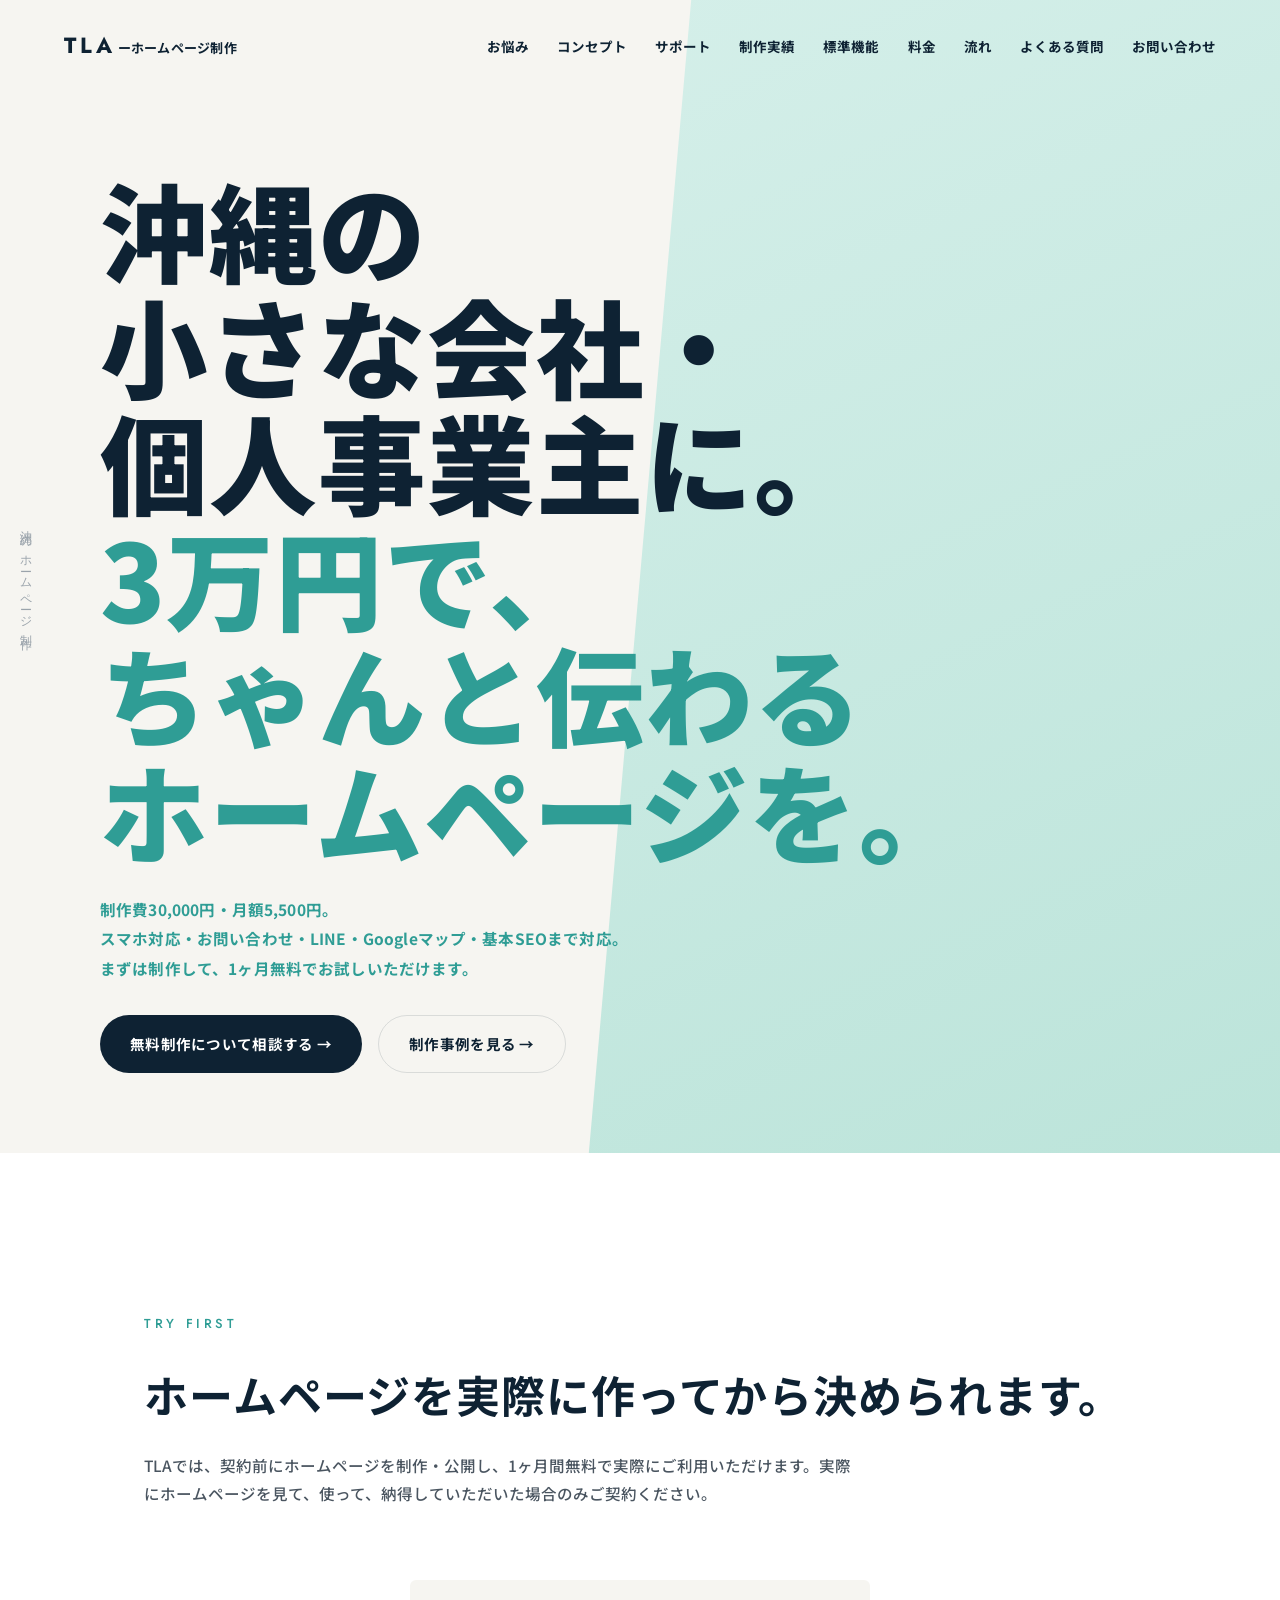
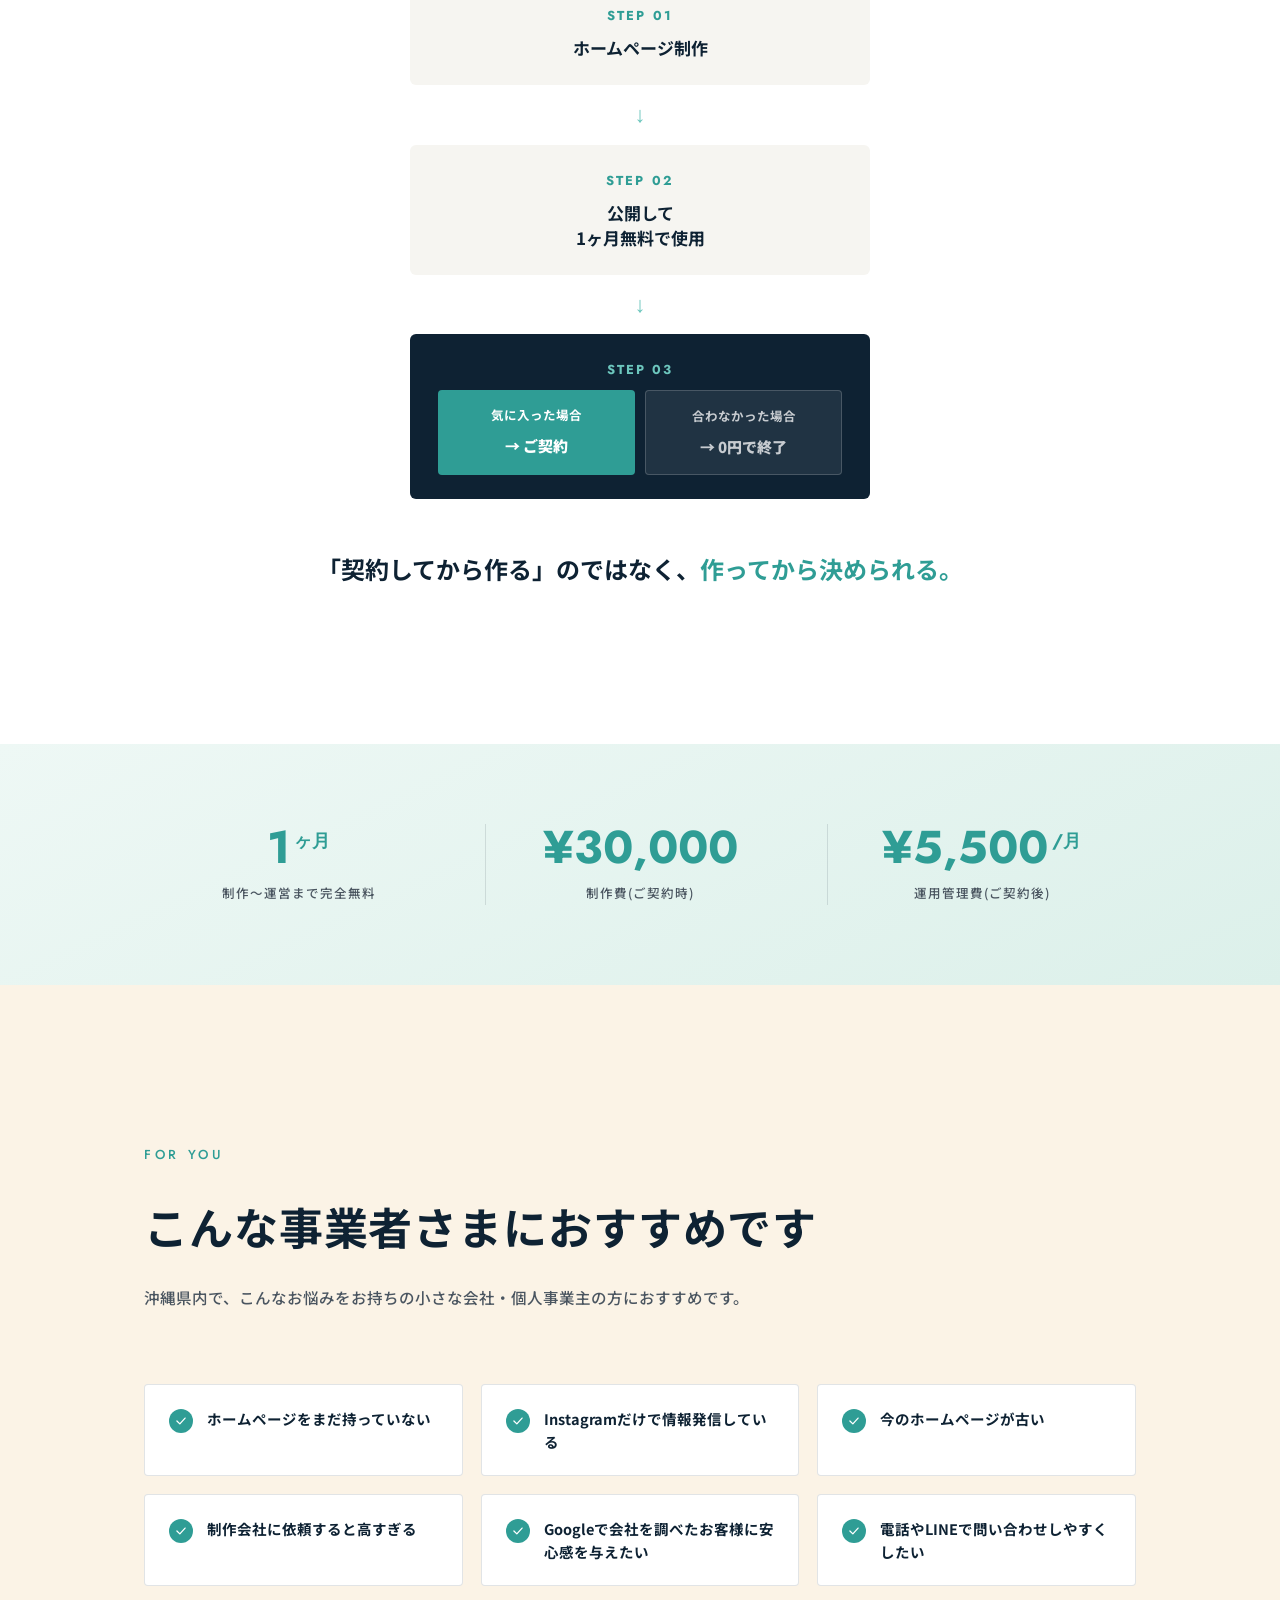
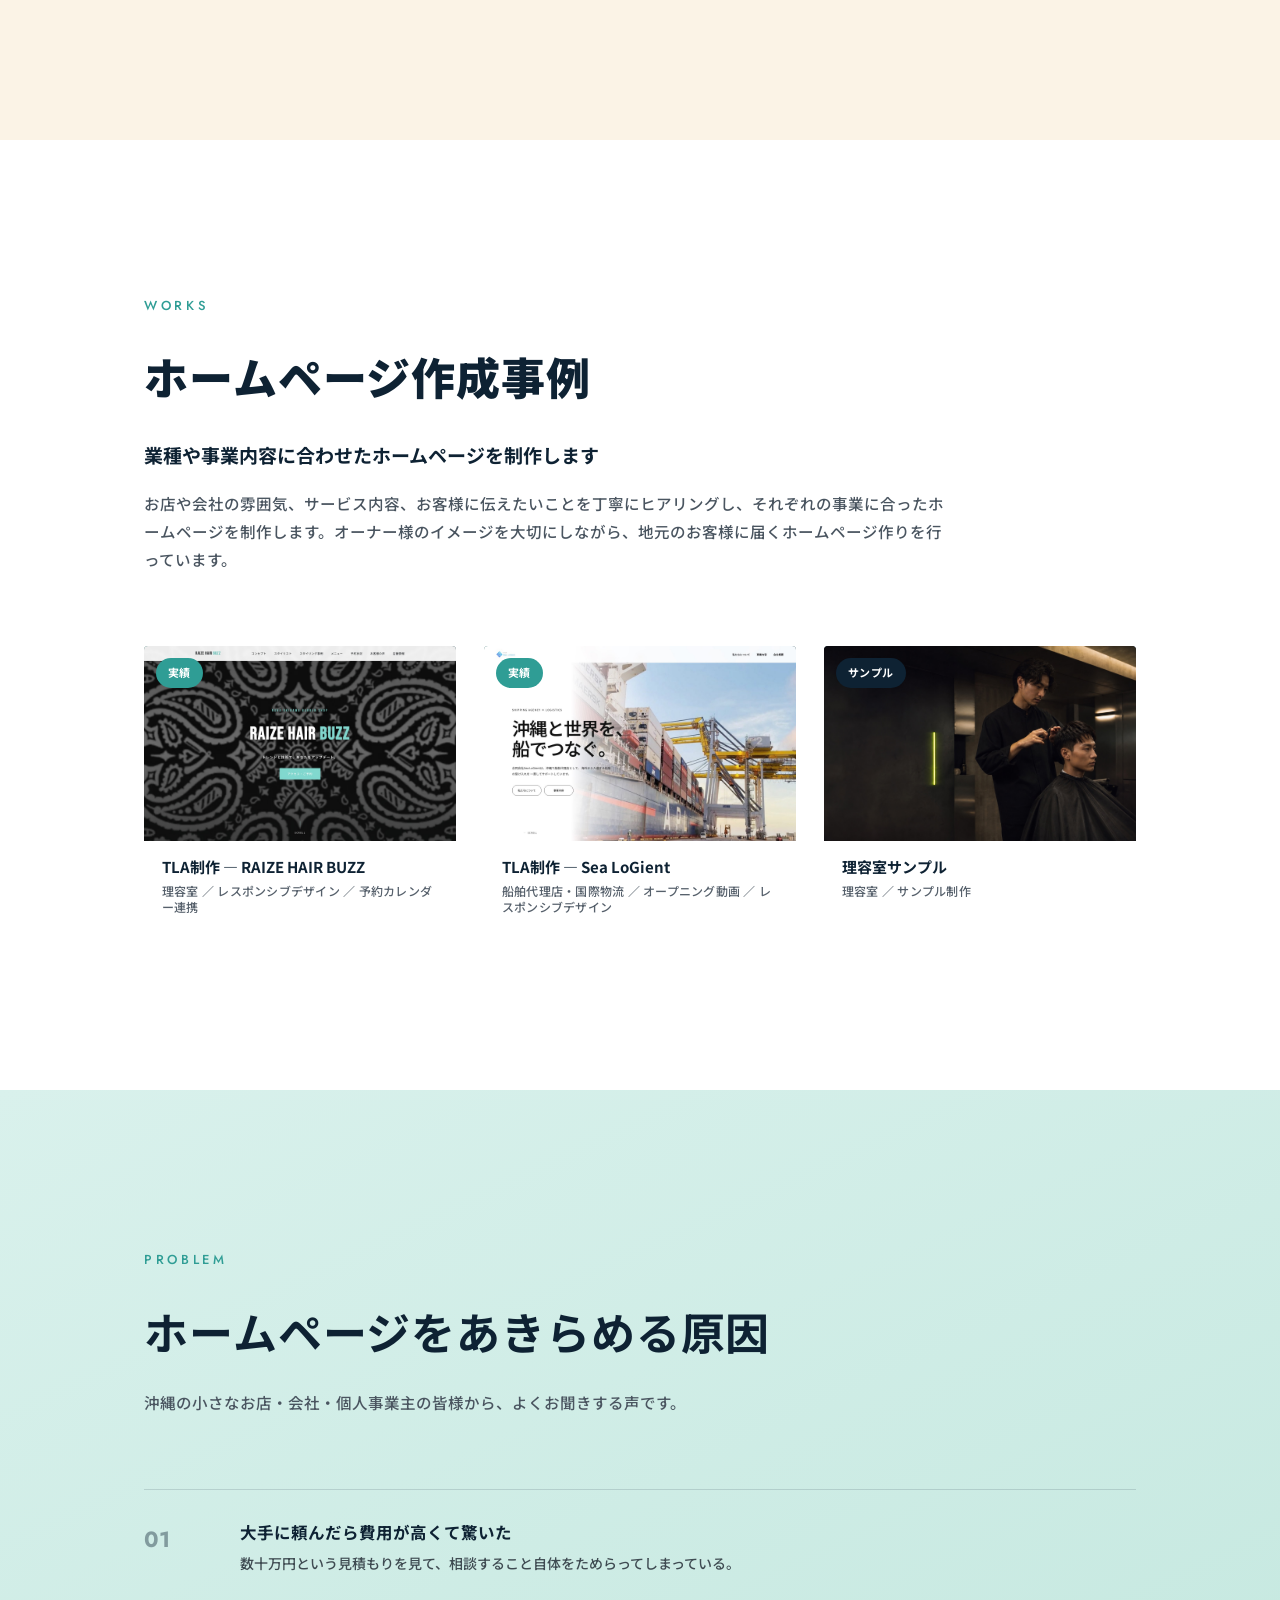
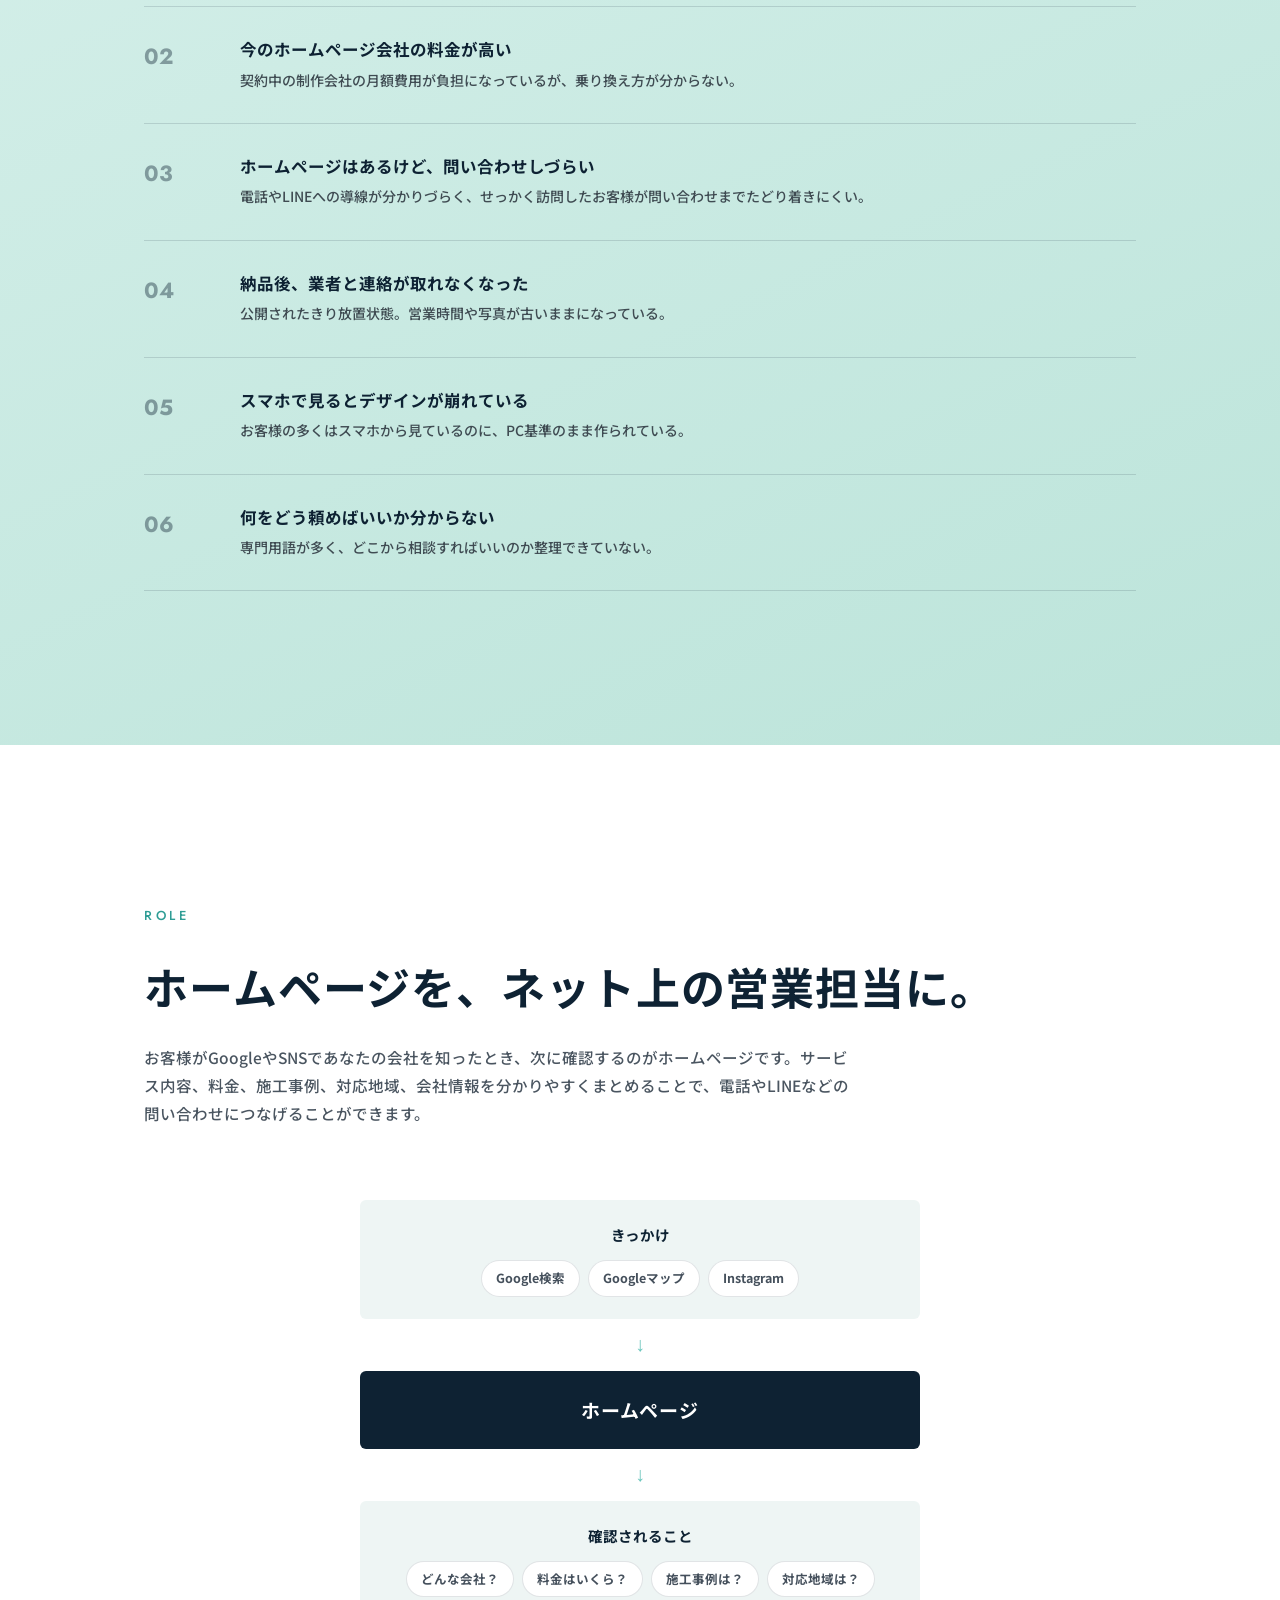
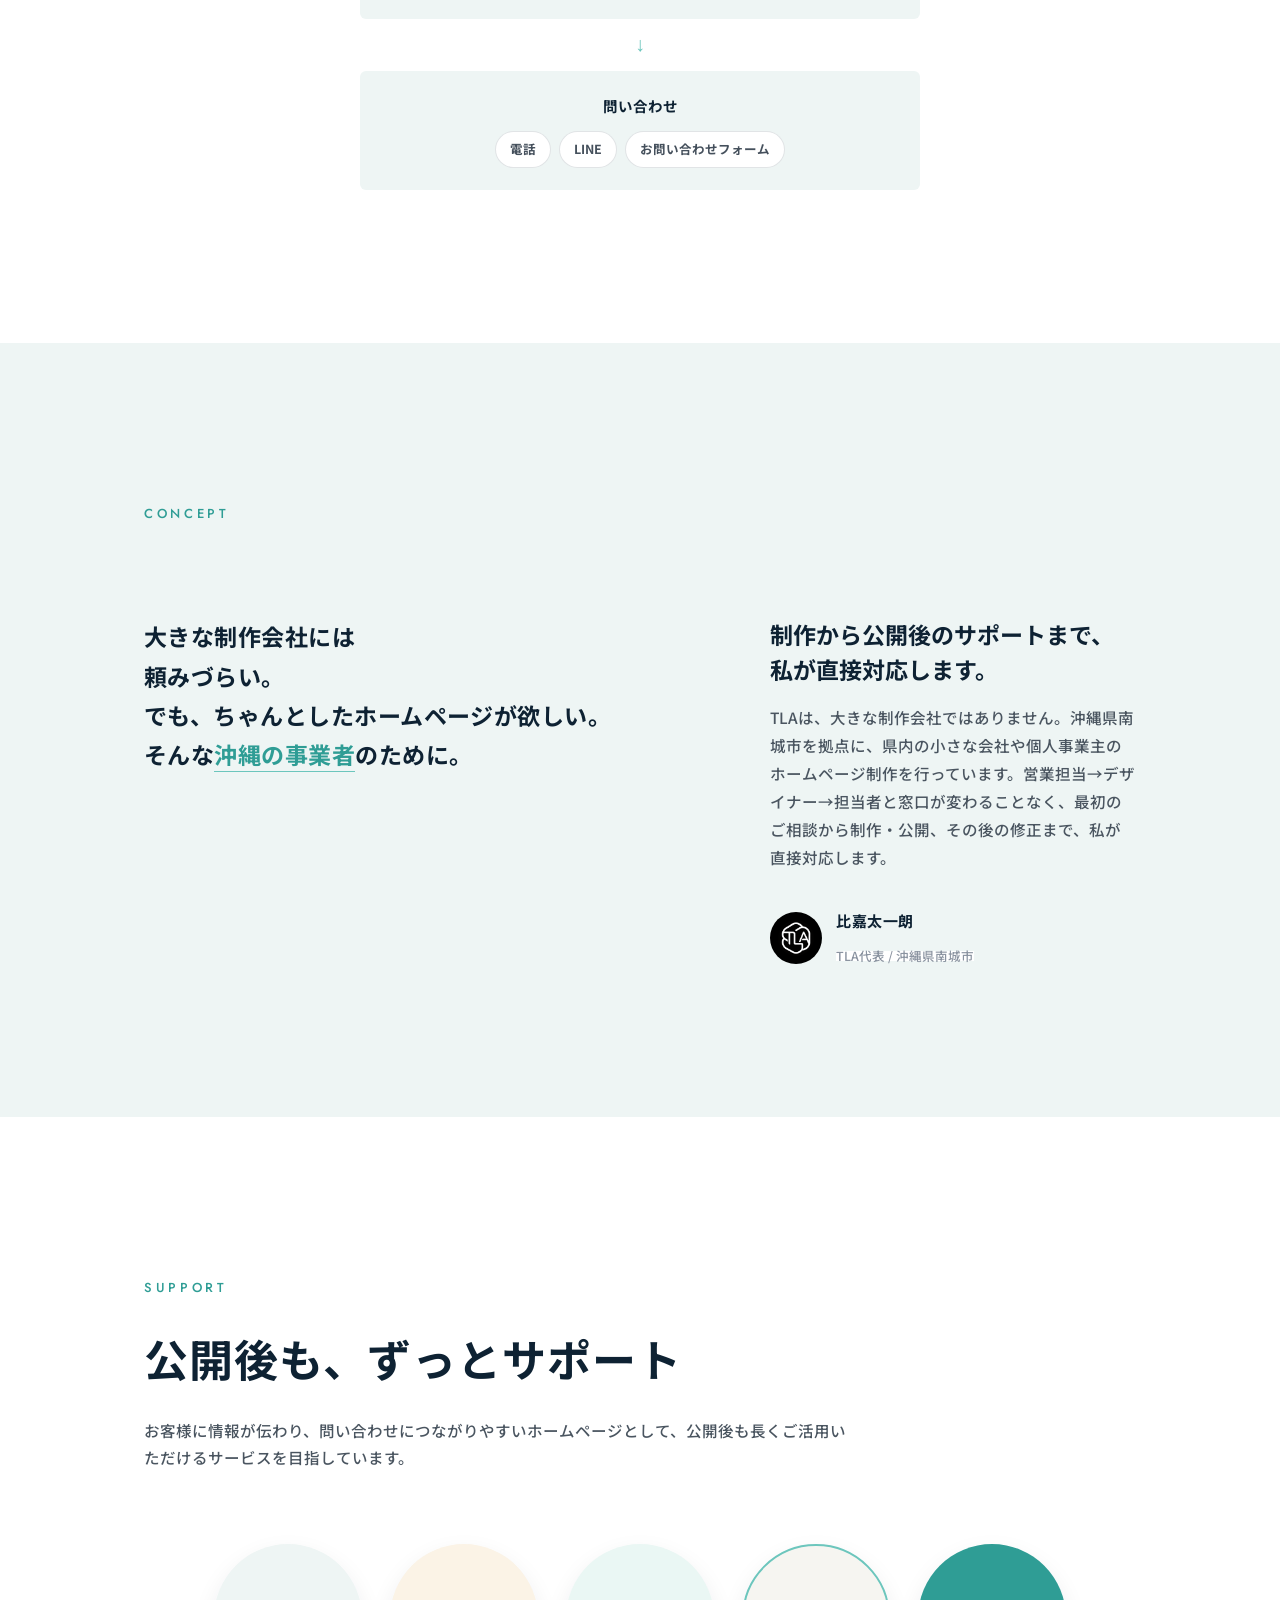
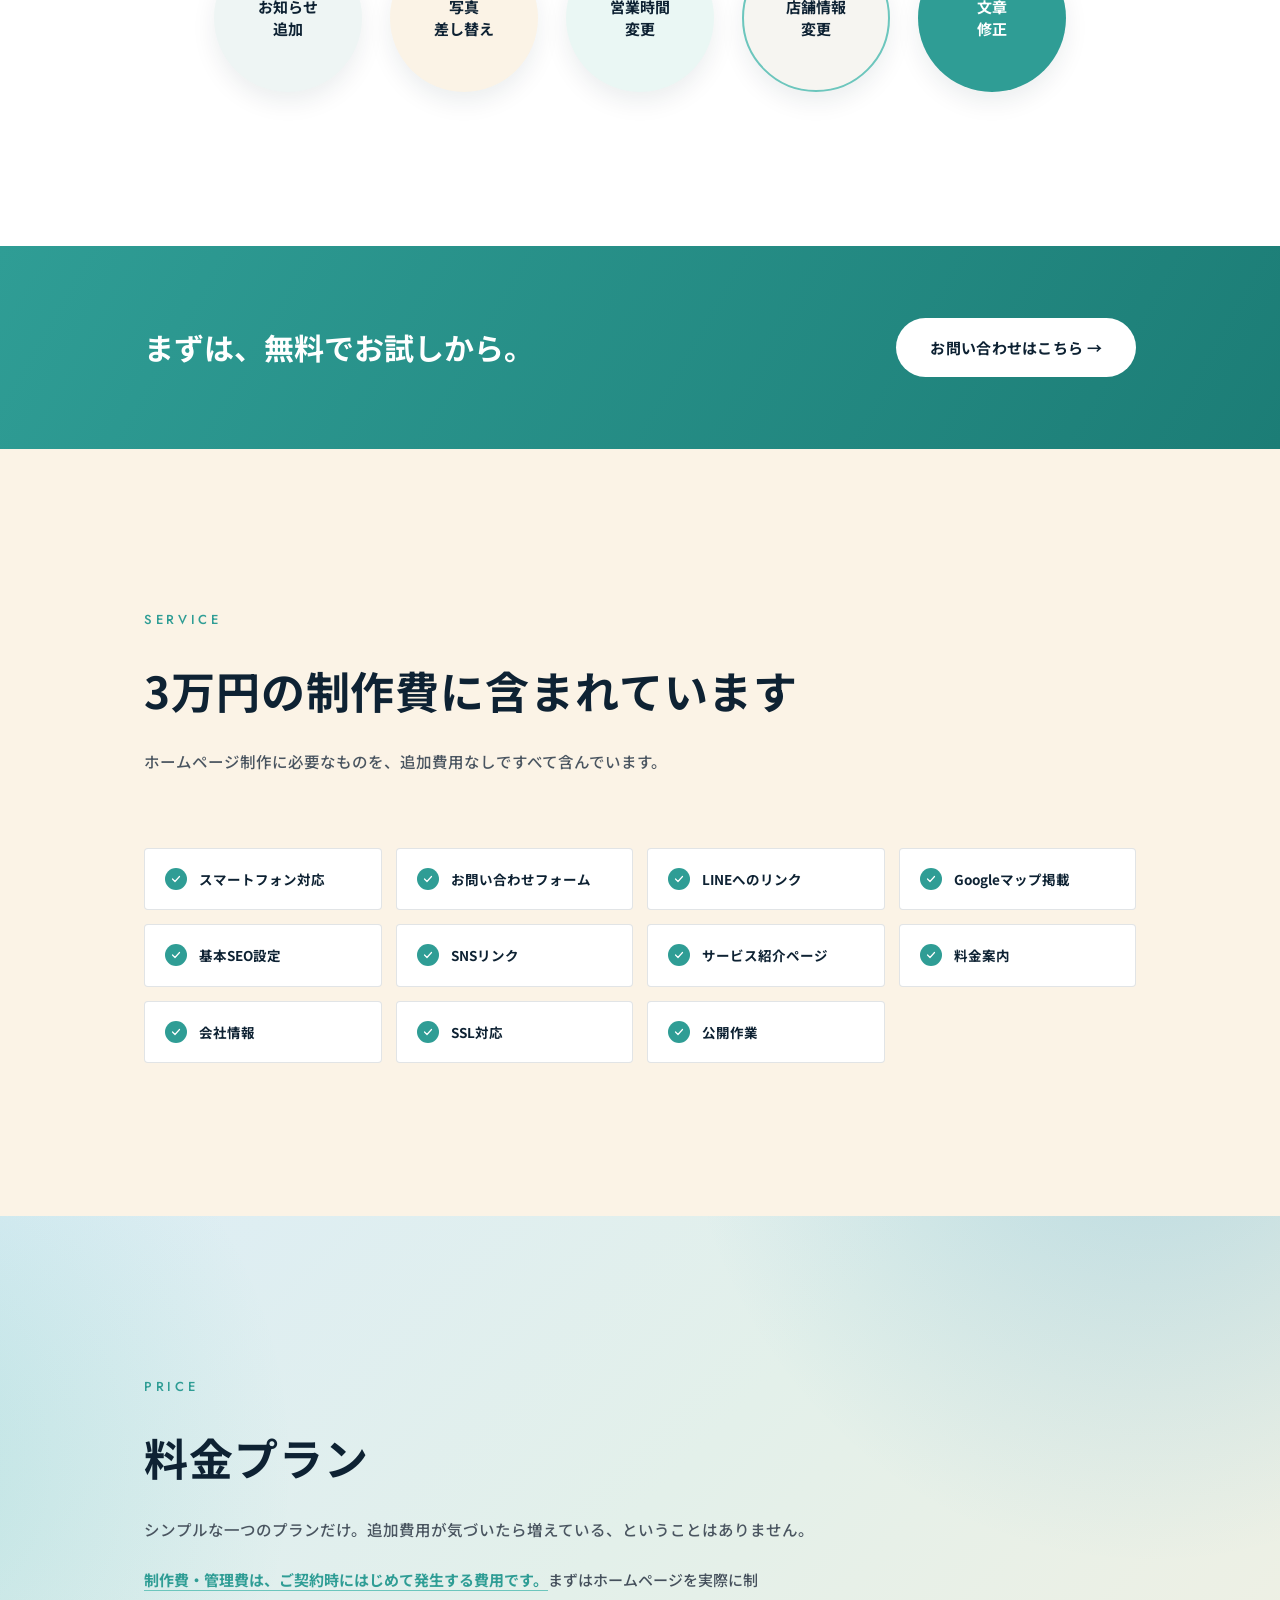
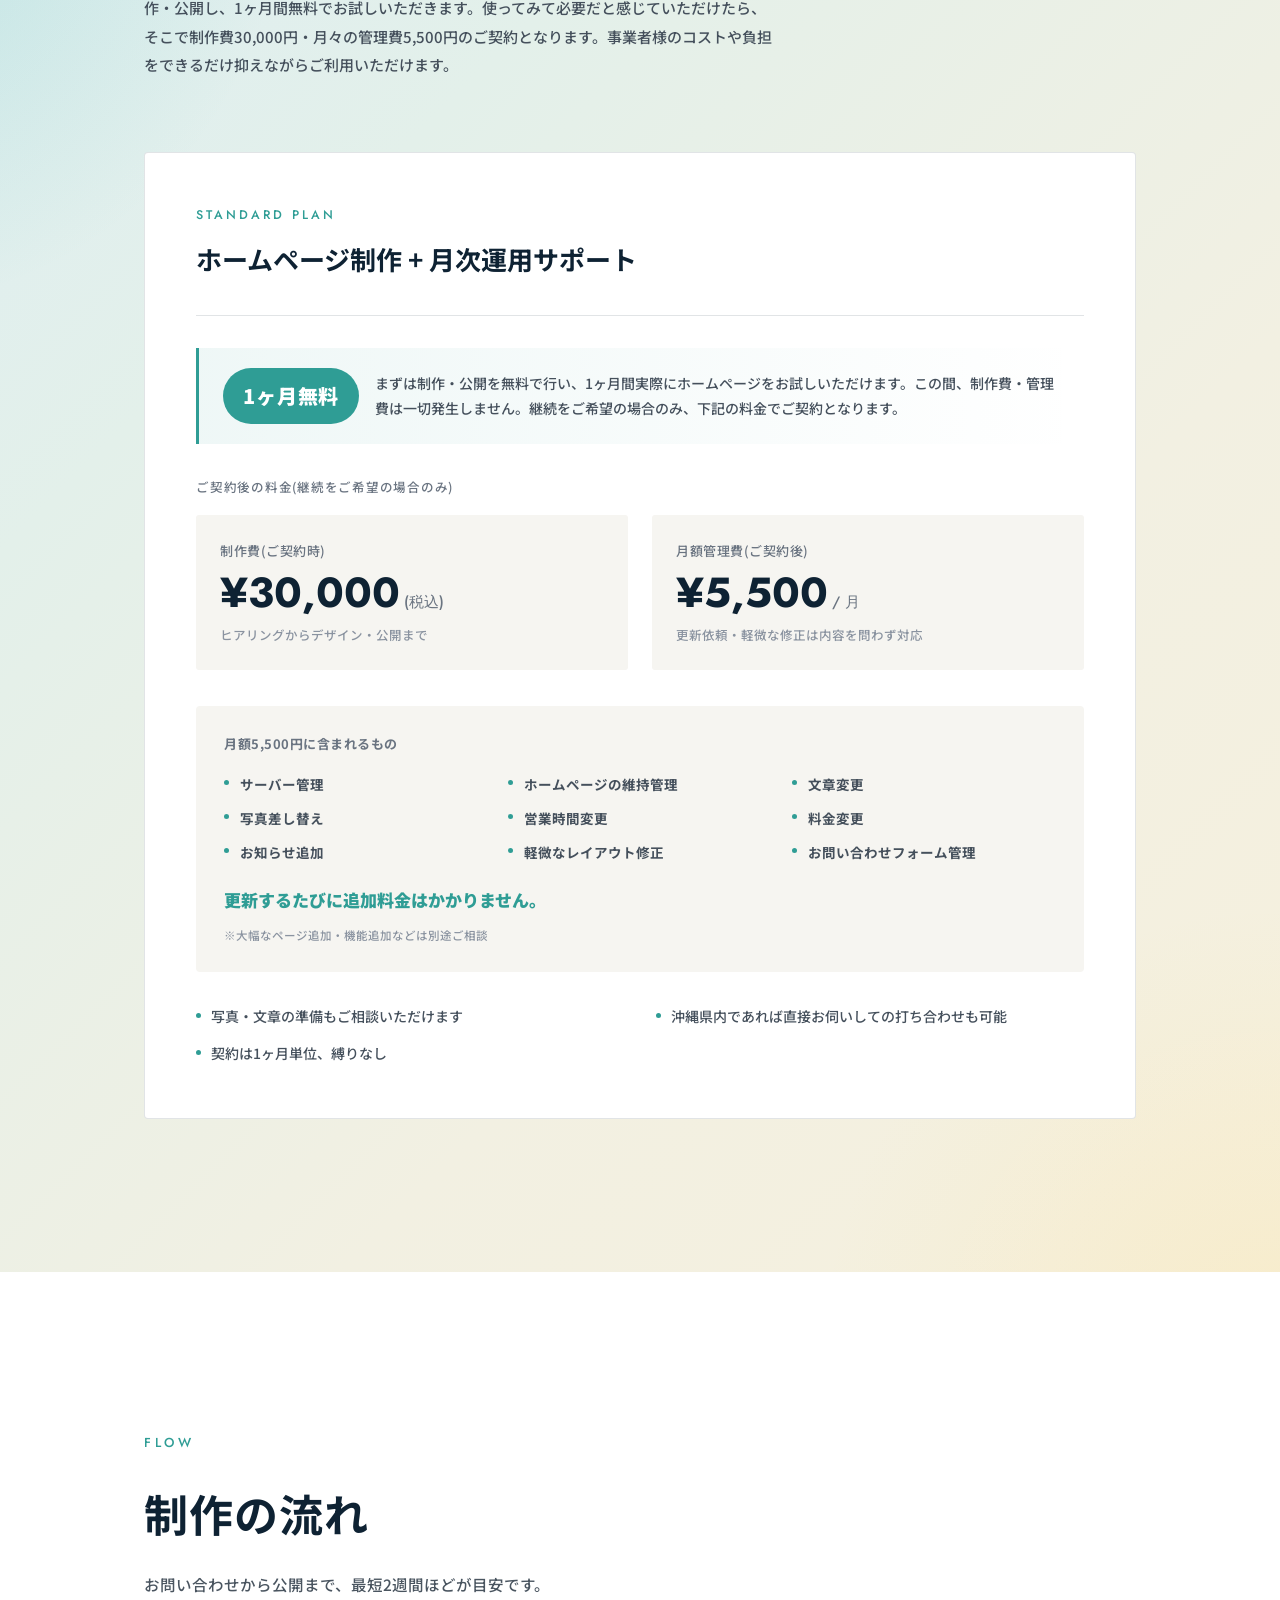
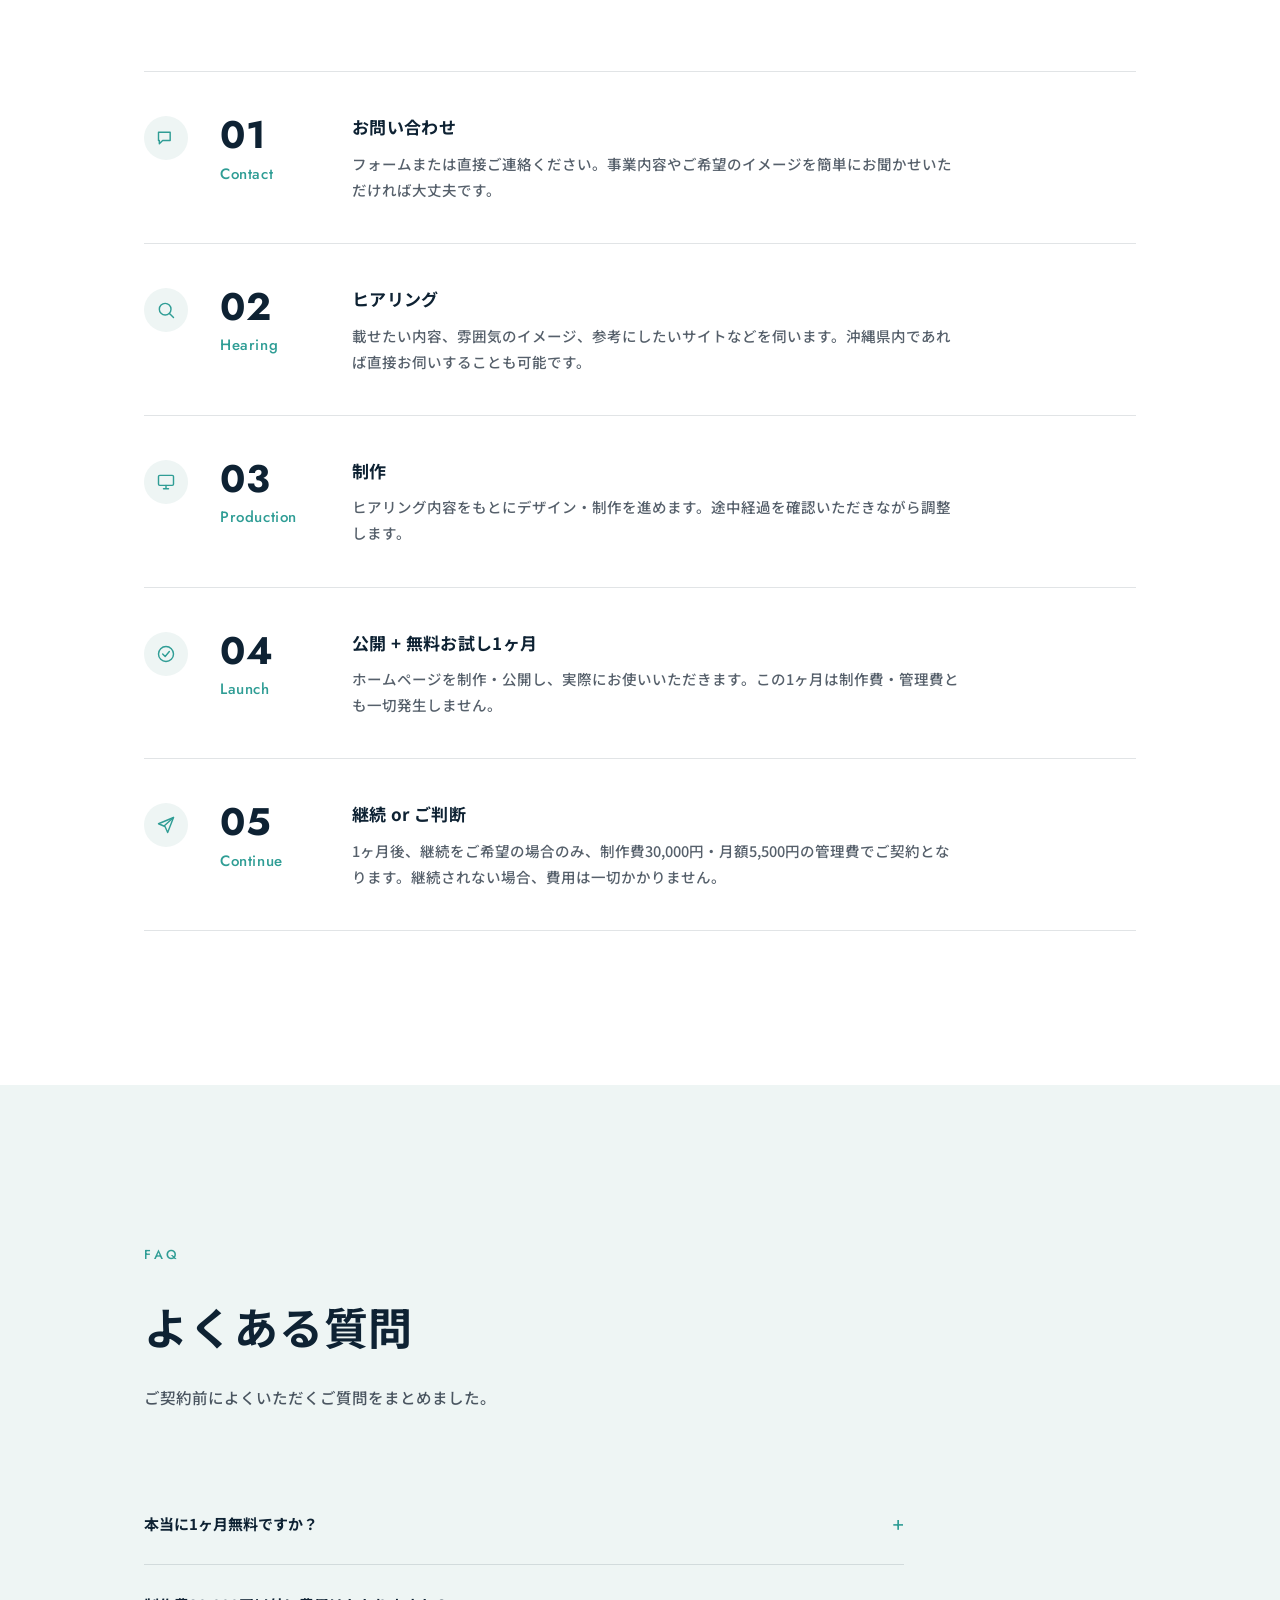
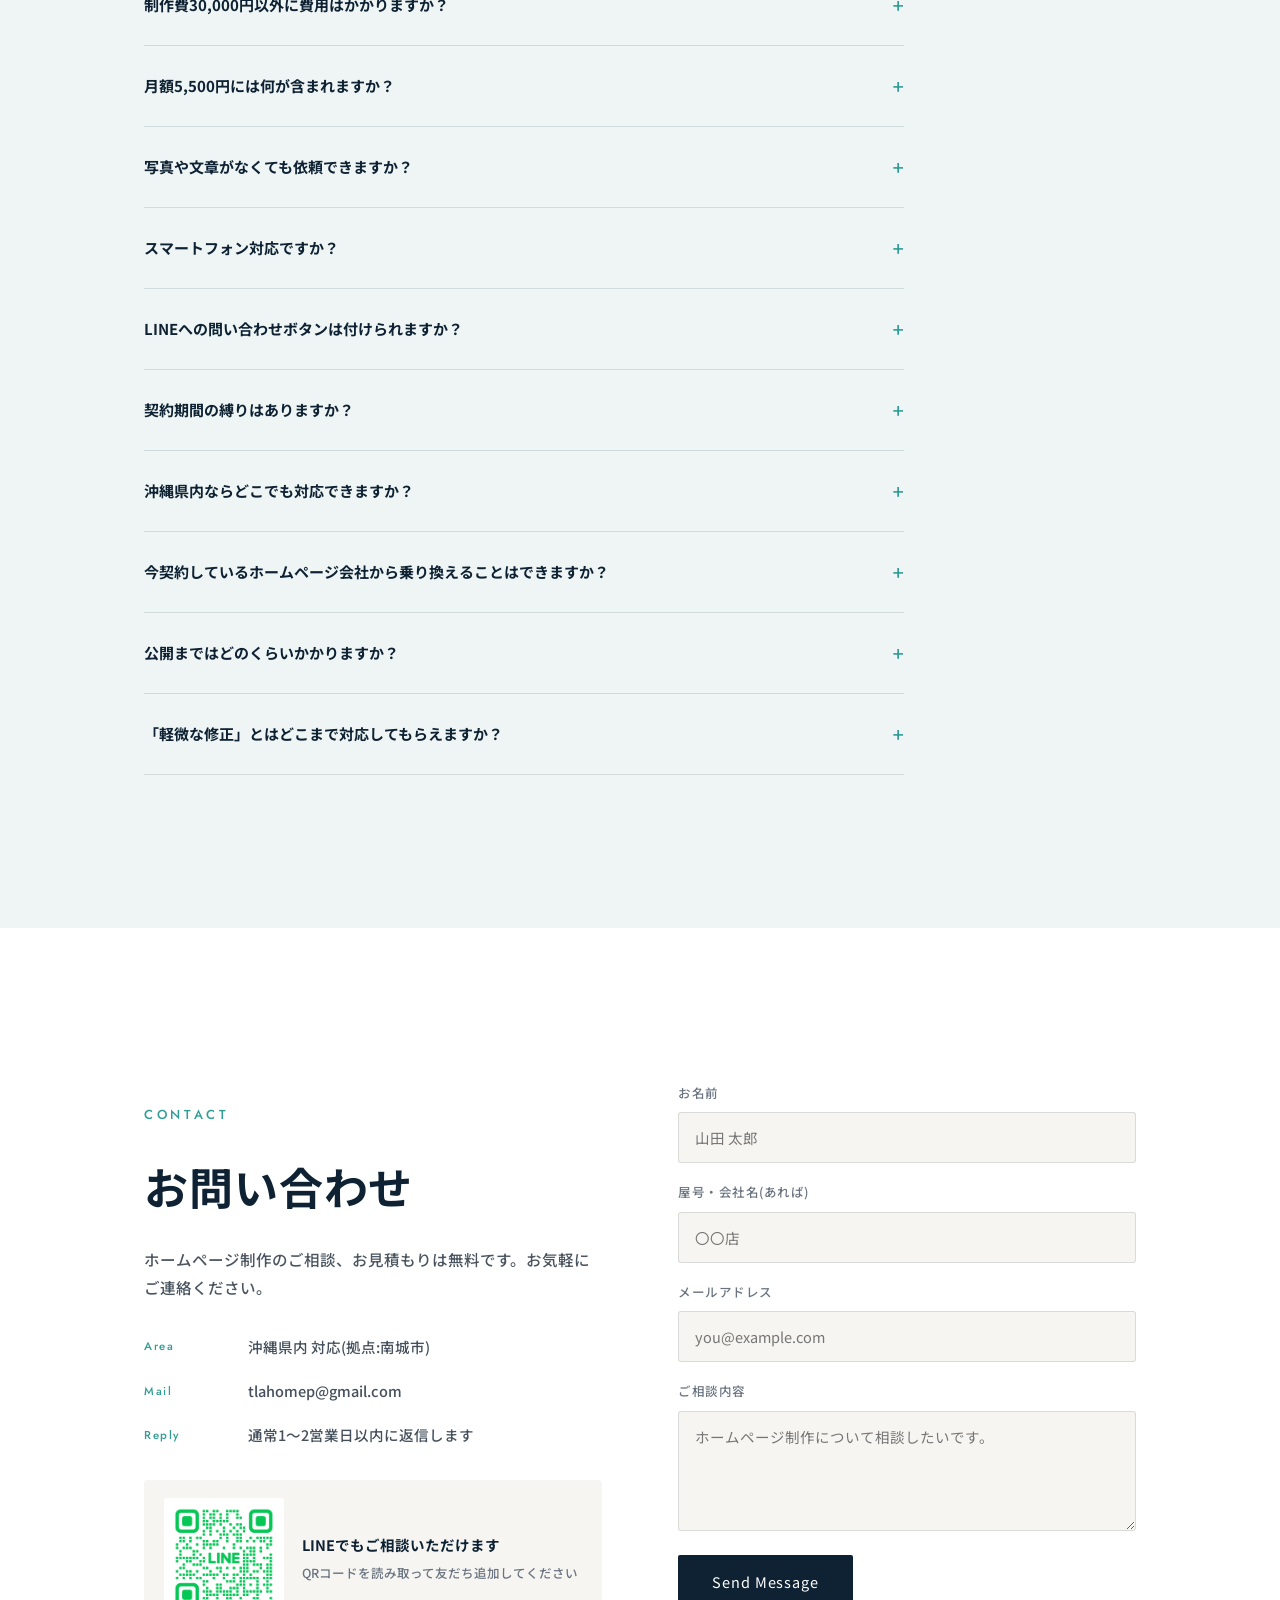
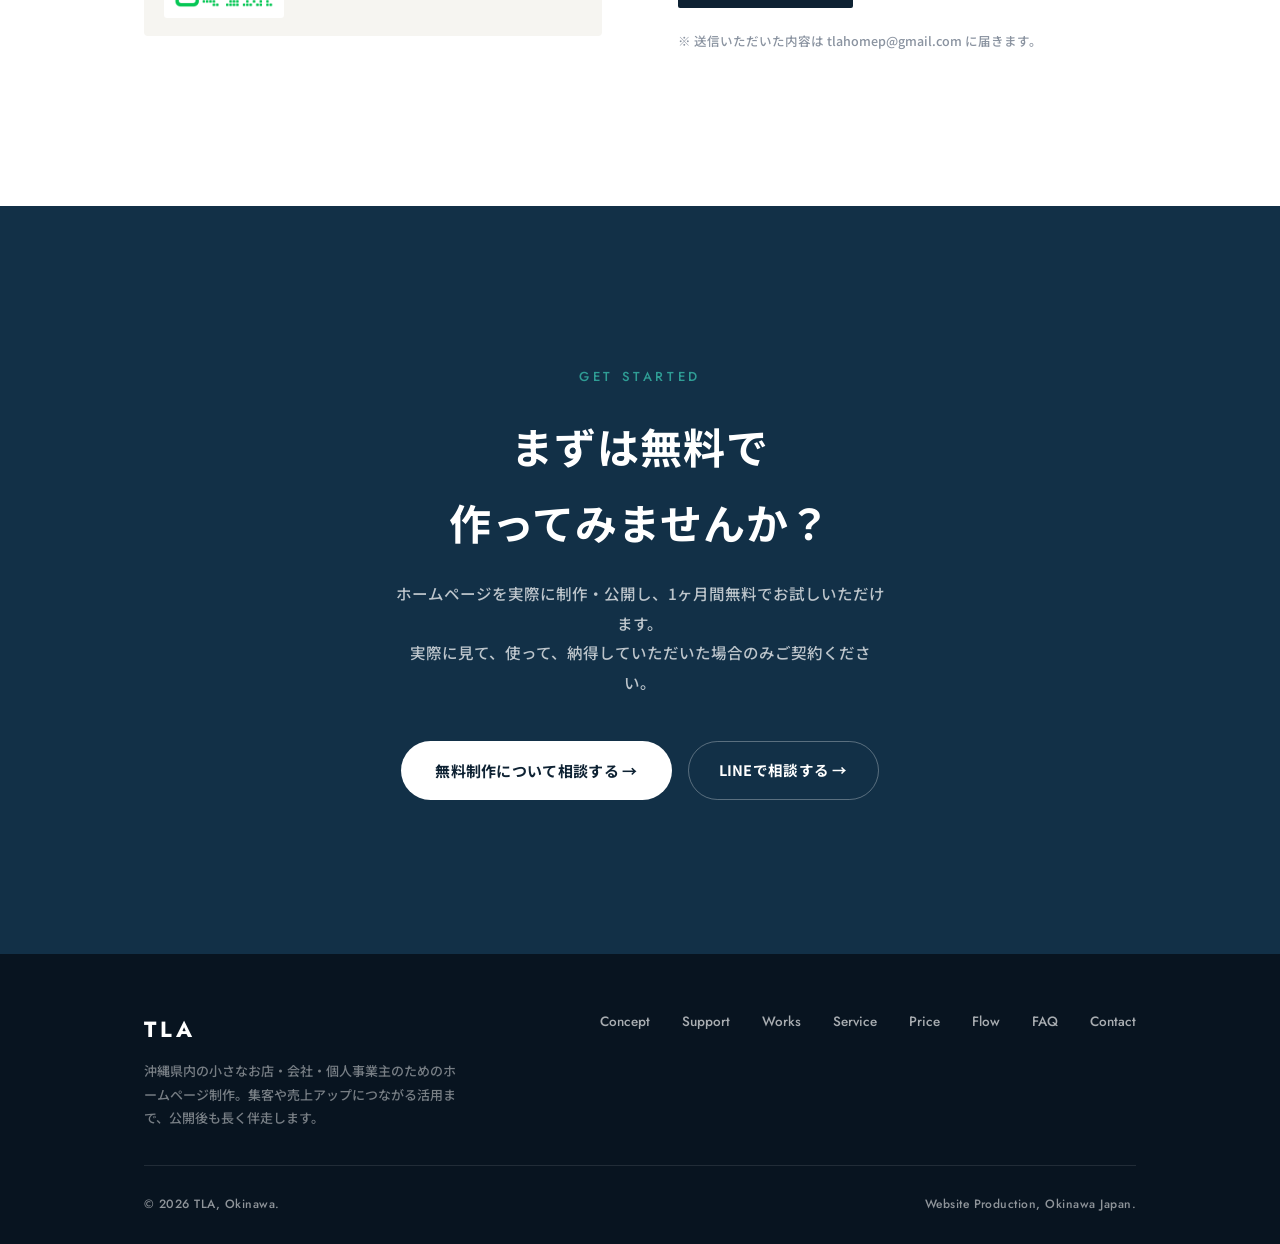
==== index.html @ ede88f02 "制作サンプルカードの注記文を削除 バッジとタイトルで既にサンプルであることが分かるため、 本文中の重複した注記を削除。  Co-Authored-By: Claude Sonnet 5 <norepl" ====
<!DOCTYPE html>
<html lang="ja">
<head>
<meta charset="UTF-8">
<meta name="viewport" content="width=device-width, initial-scale=1.0">
<title>沖縄のホームページ制作 TLA｜制作費3万円・1ヶ月無料</title>
<meta name="description" content="沖縄県の小規模事業者・個人事業主向けホームページ制作。制作費30,000円、月額5,500円。スマホ対応・お問い合わせ・LINE・Googleマップ・基本SEO対応。まずは1ヶ月無料でお試しいただけます。">
<link rel="canonical" href="https://okinawa-tla-homepage.netlify.app/">
<meta name="theme-color" content="#0e2233">
<meta name="google-site-verification" content="1mg3R8BGwBovq8a1gBfkSIv4Iu7BbKoxie0ZHGPCuB4" />

<!-- Open Graph / Facebook -->
<meta property="og:type" content="website">
<meta property="og:locale" content="ja_JP">
<meta property="og:site_name" content="TLA">
<meta property="og:url" content="https://okinawa-tla-homepage.netlify.app/">
<meta property="og:title" content="沖縄のホームページ制作 TLA｜制作費3万円・1ヶ月無料">
<meta property="og:description" content="沖縄県の小規模事業者・個人事業主向けホームページ制作。制作費30,000円、月額5,500円。まずは制作・公開し、1ヶ月無料でお試しいただけます。">

<!-- Twitter -->
<meta name="twitter:card" content="summary">
<meta name="twitter:title" content="沖縄のホームページ制作 TLA｜制作費3万円・1ヶ月無料">
<meta name="twitter:description" content="沖縄県の小規模事業者・個人事業主向けホームページ制作。制作費30,000円、月額5,500円。まずは制作・公開し、1ヶ月無料でお試しいただけます。">

<!-- Favicon -->
<link rel="icon" type="image/png" href="images/logo.png">

<link rel="preconnect" href="https://fonts.googleapis.com">
<link rel="preconnect" href="https://fonts.gstatic.com" crossorigin>
<link href="https://fonts.googleapis.com/css2?family=Jost:wght@400;500;700&family=Noto+Sans+JP:wght@400;500;700;900&display=swap" rel="stylesheet">
<link rel="stylesheet" href="css/style.css">

<script type="application/ld+json">
{
  "@context": "https://schema.org",
  "@type": "ProfessionalService",
  "name": "TLA",
  "description": "沖縄県の小規模事業者・個人事業主向けホームページ制作サービス。制作費30,000円、月額5,500円。スマホ対応・お問い合わせ・LINE・Googleマップ・基本SEO対応。まずは1ヶ月無料でお試しいただけます。",
  "url": "https://okinawa-tla-homepage.netlify.app/",
  "email": "tlahomep@gmail.com",
  "areaServed": {
    "@type": "State",
    "name": "沖縄県"
  },
  "priceRange": "¥30,000〜",
  "address": {
    "@type": "PostalAddress",
    "addressLocality": "南城市",
    "addressRegion": "沖縄県",
    "addressCountry": "JP"
  }
}
</script>
</head>
<body>

<header class="site-header" id="siteHeader">
  <a href="#top" class="logo">TLA<span class="logo-sub">ーホームページ制作</span></a>
  <nav class="site-nav-bar">
    <a href="#problem">お悩み</a>
    <a href="#concept">コンセプト</a>
    <a href="#support">サポート</a>
    <a href="#works">制作実績</a>
    <a href="#service">標準機能</a>
    <a href="#price">料金</a>
    <a href="#flow">流れ</a>
    <a href="#faq">よくある質問</a>
    <a href="#contact">お問い合わせ</a>
  </nav>
  <button class="nav-toggle" id="navToggle" aria-label="メニュー">
    <span></span><span></span><span></span>
  </button>
</header>

<nav class="nav-overlay" id="navOverlay">
  <ul class="nav-overlay-list">
    <li class="nav-home"><a href="#top">ホームに戻る</a></li>
    <li><a href="#problem">お悩み</a></li>
    <li><a href="#concept">コンセプト</a></li>
    <li><a href="#support">サポート</a></li>
    <li><a href="#works">制作実績</a></li>
    <li><a href="#service">標準機能</a></li>
    <li><a href="#price">料金</a></li>
    <li><a href="#flow">流れ</a></li>
    <li><a href="#faq">よくある質問</a></li>
    <li><a href="#contact">お問い合わせ</a></li>
  </ul>
</nav>

<main id="top">

  <!-- Hero -->
  <section class="hero">
    <div class="hero-diagonal" aria-hidden="true"></div>
    <span class="hero-eyebrow-vertical en">沖縄のホームページ制作</span>
    <div class="hero-content">
      <div class="hero-text">
        <h1 class="hero-copy-en">
          <span>沖縄の<br>小さな会社・<br>個人事業主に。</span>
          <span>3万円で、<br>ちゃんと伝わる<br>ホームページを。</span>
        </h1>
        <p class="hero-price-line">制作費30,000円・月額5,500円。<br>スマホ対応・お問い合わせ・LINE・Googleマップ・基本SEOまで対応。<br>まずは制作して、1ヶ月無料でお試しいただけます。</p>
        <div class="hero-btns">
          <a href="#contact" class="btn btn-primary">無料制作について相談する →</a>
          <a href="#works" class="btn btn-outline">制作事例を見る →</a>
        </div>
      </div>
    </div>
  </section>

  <!-- Try First -->
  <section class="tryfirst section-pad" id="tryfirst">
    <div class="container">
      <div class="section-head reveal">
        <p class="eyebrow en">Try First</p>
        <h2 class="section-title">ホームページを実際に作ってから決められます。</h2>
        <p class="section-lead">TLAでは、契約前にホームページを制作・公開し、1ヶ月間無料で実際にご利用いただけます。実際にホームページを見て、使って、納得していただいた場合のみご契約ください。</p>
      </div>

      <div class="tryfirst-steps">
        <div class="tryfirst-step reveal">
          <p class="tryfirst-step-num en">STEP 01</p>
          <p class="tryfirst-step-label">ホームページ制作</p>
        </div>
        <span class="tryfirst-arrow en reveal" aria-hidden="true">↓</span>
        <div class="tryfirst-step reveal">
          <p class="tryfirst-step-num en">STEP 02</p>
          <p class="tryfirst-step-label">公開して<br>1ヶ月無料で使用</p>
        </div>
        <span class="tryfirst-arrow en reveal" aria-hidden="true">↓</span>
        <div class="tryfirst-step tryfirst-step--final reveal">
          <p class="tryfirst-step-num en">STEP 03</p>
          <div class="tryfirst-branch">
            <div class="tryfirst-branch-item tryfirst-branch-item--yes">
              <p class="tryfirst-branch-label">気に入った場合</p>
              <p class="tryfirst-branch-result">→ ご契約</p>
            </div>
            <div class="tryfirst-branch-item tryfirst-branch-item--no">
              <p class="tryfirst-branch-label">合わなかった場合</p>
              <p class="tryfirst-branch-result">→ 0円で終了</p>
            </div>
          </div>
        </div>
      </div>

      <p class="tryfirst-highlight reveal">「契約してから作る」のではなく、<strong>作ってから決められる。</strong></p>
    </div>
  </section>

  <!-- Numbers -->
  <section class="numbers">
    <div class="container numbers-grid">
      <div class="reveal">
        <p class="num en">1<sup>ヶ月</sup></p>
        <p class="label">制作〜運営まで完全無料</p>
      </div>
      <div class="reveal">
        <p class="num en">¥30,000</p>
        <p class="label">制作費(ご契約時)</p>
      </div>
      <div class="reveal">
        <p class="num en">¥5,500<sup>/月</sup></p>
        <p class="label">運用管理費(ご契約後)</p>
      </div>
    </div>
  </section>

  <!-- Fit -->
  <section class="fit section-pad" id="fit">
    <div class="container">
      <div class="section-head reveal">
        <p class="eyebrow en">For You</p>
        <h2 class="section-title">こんな事業者さまにおすすめです</h2>
        <p class="section-lead">沖縄県内で、こんなお悩みをお持ちの小さな会社・個人事業主の方におすすめです。</p>
      </div>

      <div class="fit-grid">
        <div class="fit-card reveal">
          <span class="fit-icon" aria-hidden="true"><svg viewBox="0 0 24 24" fill="none" stroke="currentColor" stroke-width="2.2" stroke-linecap="round" stroke-linejoin="round"><path d="M5 12l5 5L19 7"/></svg></span>
          <p>ホームページをまだ持っていない</p>
        </div>
        <div class="fit-card reveal">
          <span class="fit-icon" aria-hidden="true"><svg viewBox="0 0 24 24" fill="none" stroke="currentColor" stroke-width="2.2" stroke-linecap="round" stroke-linejoin="round"><path d="M5 12l5 5L19 7"/></svg></span>
          <p>Instagramだけで情報発信している</p>
        </div>
        <div class="fit-card reveal">
          <span class="fit-icon" aria-hidden="true"><svg viewBox="0 0 24 24" fill="none" stroke="currentColor" stroke-width="2.2" stroke-linecap="round" stroke-linejoin="round"><path d="M5 12l5 5L19 7"/></svg></span>
          <p>今のホームページが古い</p>
        </div>
        <div class="fit-card reveal">
          <span class="fit-icon" aria-hidden="true"><svg viewBox="0 0 24 24" fill="none" stroke="currentColor" stroke-width="2.2" stroke-linecap="round" stroke-linejoin="round"><path d="M5 12l5 5L19 7"/></svg></span>
          <p>制作会社に依頼すると高すぎる</p>
        </div>
        <div class="fit-card reveal">
          <span class="fit-icon" aria-hidden="true"><svg viewBox="0 0 24 24" fill="none" stroke="currentColor" stroke-width="2.2" stroke-linecap="round" stroke-linejoin="round"><path d="M5 12l5 5L19 7"/></svg></span>
          <p>Googleで会社を調べたお客様に安心感を与えたい</p>
        </div>
        <div class="fit-card reveal">
          <span class="fit-icon" aria-hidden="true"><svg viewBox="0 0 24 24" fill="none" stroke="currentColor" stroke-width="2.2" stroke-linecap="round" stroke-linejoin="round"><path d="M5 12l5 5L19 7"/></svg></span>
          <p>電話やLINEで問い合わせしやすくしたい</p>
        </div>
      </div>
    </div>
  </section>

  <!-- Works -->
  <section class="works section-pad" id="works">
    <div class="container">
      <div class="section-head works-head reveal">
        <p class="eyebrow en">Works</p>
        <h2 class="works-title">
          ホームページ作成事例
        </h2>
        <p class="works-subtitle">業種や事業内容に合わせたホームページを制作します</p>
        <p class="section-lead">お店や会社の雰囲気、サービス内容、お客様に伝えたいことを丁寧にヒアリングし、それぞれの事業に合ったホームページを制作します。オーナー様のイメージを大切にしながら、地元のお客様に届くホームページ作りを行っています。</p>
      </div>

      <div class="works-grid">
        <a href="https://raize-hair-buzz.netlify.app/" target="_blank" rel="noopener" class="work-card is-ready reveal">
          <span class="work-badge work-badge--real">実績</span>
          <div class="work-thumb">
            <img src="images/works-raize-hair-buzz.jpg" alt="RAIZE HAIR BUZZ トップページ" width="1600" height="1000" loading="lazy">
          </div>
          <div class="work-caption">
            <p class="work-caption-title">TLA制作 — RAIZE HAIR BUZZ</p>
            <p class="work-caption-tags">理容室 ／ レスポンシブデザイン ／ 予約カレンダー連携</p>
          </div>
        </a>
        <a href="https://sea-logient-yogi.netlify.app/" target="_blank" rel="noopener" class="work-card is-ready reveal">
          <span class="work-badge work-badge--real">実績</span>
          <div class="work-thumb">
            <img src="images/works-sea-logient.jpg" alt="合同会社Sea LoGient トップページ" width="1600" height="1000" loading="lazy">
          </div>
          <div class="work-caption">
            <p class="work-caption-title">TLA制作 — Sea LoGient</p>
            <p class="work-caption-tags">船舶代理店・国際物流 ／ オープニング動画 ／ レスポンシブデザイン</p>
          </div>
        </a>
        <a href="https://barbers-sample.netlify.app/" target="_blank" rel="noopener" class="work-card work-card--sample reveal">
          <span class="work-badge work-badge--sample">サンプル</span>
          <div class="work-thumb">
            <img src="images/works-sample-barber.jpg" alt="理容室サンプル トップページ" width="1672" height="941" loading="lazy">
          </div>
          <div class="work-caption">
            <p class="work-caption-title">理容室サンプル</p>
            <p class="work-caption-tags">理容室 ／ サンプル制作</p>
          </div>
        </a>

        <!--
          制作サンプル(実案件ではないイメージ制作)を追加する場合は、
          以下の構造をコピーして works-grid 内に追加してください。
          work-card--sample クラスと注記(work-sample-note)により、
          実績カードと混同されないようにしています。

          <div class="work-card work-card--sample reveal">
            <span class="work-badge work-badge--sample">サンプル</span>
            <div class="work-thumb">
              <img src="images/works-sample-xxx.jpg" alt="〇〇業向けホームページ サンプル" width="1600" height="1000" loading="lazy">
            </div>
            <div class="work-caption">
              <p class="work-caption-title">エアコン工事会社向けホームページ</p>
              <p class="work-caption-tags">サンプル制作</p>
            </div>
            <p class="work-sample-note">※ホームページ制作イメージとして制作したサンプルです。</p>
          </div>
        -->
      </div>
    </div>
  </section>

  <!-- Problem -->
  <section class="problem section-pad" id="problem">
    <div class="container">
      <div class="section-head reveal">
        <p class="eyebrow en">Problem</p>
        <h2 class="section-title">ホームページをあきらめる原因</h2>
        <p class="section-lead">沖縄の小さなお店・会社・個人事業主の皆様から、よくお聞きする声です。</p>
      </div>

      <div class="problem-list">
        <div class="problem-row reveal">
          <p class="problem-mark en">01</p>
          <div>
            <h3>大手に頼んだら費用が高くて驚いた</h3>
            <p>数十万円という見積もりを見て、相談すること自体をためらってしまっている。</p>
          </div>
        </div>
        <div class="problem-row reveal">
          <p class="problem-mark en">02</p>
          <div>
            <h3>今のホームページ会社の料金が高い</h3>
            <p>契約中の制作会社の月額費用が負担になっているが、乗り換え方が分からない。</p>
          </div>
        </div>
        <div class="problem-row reveal">
          <p class="problem-mark en">03</p>
          <div>
            <h3>ホームページはあるけど、問い合わせしづらい</h3>
            <p>電話やLINEへの導線が分かりづらく、せっかく訪問したお客様が問い合わせまでたどり着きにくい。</p>
          </div>
        </div>
        <div class="problem-row reveal">
          <p class="problem-mark en">04</p>
          <div>
            <h3>納品後、業者と連絡が取れなくなった</h3>
            <p>公開されたきり放置状態。営業時間や写真が古いままになっている。</p>
          </div>
        </div>
        <div class="problem-row reveal">
          <p class="problem-mark en">05</p>
          <div>
            <h3>スマホで見るとデザインが崩れている</h3>
            <p>お客様の多くはスマホから見ているのに、PC基準のまま作られている。</p>
          </div>
        </div>
        <div class="problem-row reveal">
          <p class="problem-mark en">06</p>
          <div>
            <h3>何をどう頼めばいいか分からない</h3>
            <p>専門用語が多く、どこから相談すればいいのか整理できていない。</p>
          </div>
        </div>
      </div>
    </div>
  </section>

  <!-- Role -->
  <section class="role section-pad" id="role">
    <div class="container">
      <div class="section-head reveal">
        <p class="eyebrow en">Role</p>
        <h2 class="section-title">ホームページを、ネット上の営業担当に。</h2>
        <p class="section-lead">お客様がGoogleやSNSであなたの会社を知ったとき、次に確認するのがホームページです。サービス内容、料金、施工事例、対応地域、会社情報を分かりやすくまとめることで、電話やLINEなどの問い合わせにつなげることができます。</p>
      </div>

      <div class="role-flow">
        <div class="role-flow-stage reveal">
          <p class="role-flow-stage-label">きっかけ</p>
          <div class="role-flow-chips">
            <span>Google検索</span><span>Googleマップ</span><span>Instagram</span>
          </div>
        </div>
        <span class="role-flow-arrow en reveal" aria-hidden="true">↓</span>
        <div class="role-flow-stage role-flow-stage--main reveal">
          <p class="role-flow-stage-label">ホームページ</p>
        </div>
        <span class="role-flow-arrow en reveal" aria-hidden="true">↓</span>
        <div class="role-flow-stage reveal">
          <p class="role-flow-stage-label">確認されること</p>
          <div class="role-flow-chips">
            <span>どんな会社？</span><span>料金はいくら？</span><span>施工事例は？</span><span>対応地域は？</span>
          </div>
        </div>
        <span class="role-flow-arrow en reveal" aria-hidden="true">↓</span>
        <div class="role-flow-stage reveal">
          <p class="role-flow-stage-label">問い合わせ</p>
          <div class="role-flow-chips">
            <span>電話</span><span>LINE</span><span>お問い合わせフォーム</span>
          </div>
        </div>
      </div>
    </div>
  </section>

  <!-- Concept -->
  <section class="concept section-pad" id="concept">
    <div class="container">
      <div class="section-head reveal">
        <p class="eyebrow en">Concept</p>
      </div>
      <div class="concept-grid">
        <p class="concept-statement reveal">
          大きな制作会社には<br>頼みづらい。<br>でも、ちゃんとしたホームページが欲しい。<br>そんな<em>沖縄の事業者</em>のために。
        </p>

        <div class="concept-body reveal">
          <h3 class="concept-body-title">制作から公開後のサポートまで、私が直接対応します。</h3>
          <p>
            TLAは、大きな制作会社ではありません。沖縄県南城市を拠点に、県内の小さな会社や個人事業主のホームページ制作を行っています。営業担当→デザイナー→担当者と窓口が変わることなく、最初のご相談から制作・公開、その後の修正まで、私が直接対応します。
          </p>
          <div class="founder-tag">
            <img src="images/logo-mark.png" alt="TLA ロゴ" class="mark" width="52" height="52" loading="lazy">
            <div>
              <p class="name">比嘉太一朗</p>
              <p class="role">TLA代表 / 沖縄県南城市</p>
            </div>
          </div>
        </div>
      </div>
    </div>
  </section>

  <!-- Support -->
  <section class="support section-pad" id="support">
    <div class="container">
      <div class="section-head reveal">
        <p class="eyebrow en">Support</p>
        <h2 class="section-title">公開後も、ずっとサポート</h2>
        <p class="section-lead">お客様に情報が伝わり、問い合わせにつながりやすいホームページとして、公開後も長くご活用いただけるサービスを目指しています。</p>
      </div>

      <div class="support-circles">
        <div class="support-circle support-circle--1 reveal"><span>お知らせ<br>追加</span></div>
        <div class="support-circle support-circle--2 reveal"><span>写真<br>差し替え</span></div>
        <div class="support-circle support-circle--3 reveal"><span>営業時間<br>変更</span></div>
        <div class="support-circle support-circle--4 reveal"><span>店舗情報<br>変更</span></div>
        <div class="support-circle support-circle--5 reveal"><span>文章<br>修正</span></div>
      </div>
    </div>
  </section>

  <!-- Mid CTA -->
  <div class="mid-cta">
    <div class="container mid-cta-inner reveal">
      <h2>まずは、無料でお試しから。</h2>
      <a href="#contact" class="btn btn-primary-lg">お問い合わせはこちら →</a>
    </div>
  </div>

  <!-- Service / Function -->
  <section class="func section-pad" id="service">
    <div class="container">
      <div class="section-head reveal">
        <p class="eyebrow en">Service</p>
        <h2 class="section-title">3万円の制作費に含まれています</h2>
        <p class="section-lead">ホームページ制作に必要なものを、追加費用なしですべて含んでいます。</p>
      </div>

      <div class="include-grid">
        <div class="include-card reveal"><span class="include-icon" aria-hidden="true"><svg viewBox="0 0 24 24" fill="none" stroke="currentColor" stroke-width="2.4" stroke-linecap="round" stroke-linejoin="round"><path d="M5 12l5 5L19 7"/></svg></span><p>スマートフォン対応</p></div>
        <div class="include-card reveal"><span class="include-icon" aria-hidden="true"><svg viewBox="0 0 24 24" fill="none" stroke="currentColor" stroke-width="2.4" stroke-linecap="round" stroke-linejoin="round"><path d="M5 12l5 5L19 7"/></svg></span><p>お問い合わせフォーム</p></div>
        <div class="include-card reveal"><span class="include-icon" aria-hidden="true"><svg viewBox="0 0 24 24" fill="none" stroke="currentColor" stroke-width="2.4" stroke-linecap="round" stroke-linejoin="round"><path d="M5 12l5 5L19 7"/></svg></span><p>LINEへのリンク</p></div>
        <div class="include-card reveal"><span class="include-icon" aria-hidden="true"><svg viewBox="0 0 24 24" fill="none" stroke="currentColor" stroke-width="2.4" stroke-linecap="round" stroke-linejoin="round"><path d="M5 12l5 5L19 7"/></svg></span><p>Googleマップ掲載</p></div>
        <div class="include-card reveal"><span class="include-icon" aria-hidden="true"><svg viewBox="0 0 24 24" fill="none" stroke="currentColor" stroke-width="2.4" stroke-linecap="round" stroke-linejoin="round"><path d="M5 12l5 5L19 7"/></svg></span><p>基本SEO設定</p></div>
        <div class="include-card reveal"><span class="include-icon" aria-hidden="true"><svg viewBox="0 0 24 24" fill="none" stroke="currentColor" stroke-width="2.4" stroke-linecap="round" stroke-linejoin="round"><path d="M5 12l5 5L19 7"/></svg></span><p>SNSリンク</p></div>
        <div class="include-card reveal"><span class="include-icon" aria-hidden="true"><svg viewBox="0 0 24 24" fill="none" stroke="currentColor" stroke-width="2.4" stroke-linecap="round" stroke-linejoin="round"><path d="M5 12l5 5L19 7"/></svg></span><p>サービス紹介ページ</p></div>
        <div class="include-card reveal"><span class="include-icon" aria-hidden="true"><svg viewBox="0 0 24 24" fill="none" stroke="currentColor" stroke-width="2.4" stroke-linecap="round" stroke-linejoin="round"><path d="M5 12l5 5L19 7"/></svg></span><p>料金案内</p></div>
        <div class="include-card reveal"><span class="include-icon" aria-hidden="true"><svg viewBox="0 0 24 24" fill="none" stroke="currentColor" stroke-width="2.4" stroke-linecap="round" stroke-linejoin="round"><path d="M5 12l5 5L19 7"/></svg></span><p>会社情報</p></div>
        <div class="include-card reveal"><span class="include-icon" aria-hidden="true"><svg viewBox="0 0 24 24" fill="none" stroke="currentColor" stroke-width="2.4" stroke-linecap="round" stroke-linejoin="round"><path d="M5 12l5 5L19 7"/></svg></span><p>SSL対応</p></div>
        <div class="include-card reveal"><span class="include-icon" aria-hidden="true"><svg viewBox="0 0 24 24" fill="none" stroke="currentColor" stroke-width="2.4" stroke-linecap="round" stroke-linejoin="round"><path d="M5 12l5 5L19 7"/></svg></span><p>公開作業</p></div>
      </div>
    </div>
  </section>

  <!-- Price -->
  <section class="price section-pad" id="price">
    <div class="container">
      <div class="section-head reveal">
        <p class="eyebrow en">Price</p>
        <h2 class="section-title">料金プラン</h2>
        <p class="section-lead">シンプルな一つのプランだけ。追加費用が気づいたら増えている、ということはありません。</p>
        <p class="price-intro reveal">
          <span class="hl">制作費・管理費は、ご契約時にはじめて発生する費用です。</span>まずはホームページを実際に制作・公開し、1ヶ月間無料でお試しいただきます。使ってみて必要だと感じていただけたら、そこで制作費30,000円・月々の管理費5,500円のご契約となります。事業者様のコストや負担をできるだけ抑えながらご利用いただけます。
        </p>
      </div>

      <div class="plan-card reveal">
        <div class="plan-top">
          <div>
            <p class="plan-name en">Standard Plan</p>
            <p class="plan-headline">ホームページ制作 + 月次運用サポート</p>
          </div>
        </div>

        <div class="plan-free">
          <span class="tag">1ヶ月無料</span>
          <p>まずは制作・公開を無料で行い、1ヶ月間実際にホームページをお試しいただけます。この間、制作費・管理費は一切発生しません。継続をご希望の場合のみ、下記の料金でご契約となります。</p>
        </div>

        <p class="plan-after-label">ご契約後の料金(継続をご希望の場合のみ)</p>

        <div class="plan-prices">
          <div class="price-box">
            <p class="label">制作費(ご契約時)</p>
            <p class="amount en">¥30,000<span>(税込)</span></p>
            <p class="note">ヒアリングからデザイン・公開まで</p>
          </div>
          <div class="price-box">
            <p class="label">月額管理費(ご契約後)</p>
            <p class="amount en">¥5,500<span>/ 月</span></p>
            <p class="note">更新依頼・軽微な修正は内容を問わず対応</p>
          </div>
        </div>

        <div class="plan-monthly">
          <p class="plan-monthly-title">月額5,500円に含まれるもの</p>
          <ul class="plan-monthly-list">
            <li>サーバー管理</li>
            <li>ホームページの維持管理</li>
            <li>文章変更</li>
            <li>写真差し替え</li>
            <li>営業時間変更</li>
            <li>料金変更</li>
            <li>お知らせ追加</li>
            <li>軽微なレイアウト修正</li>
            <li>お問い合わせフォーム管理</li>
          </ul>
          <p class="plan-monthly-highlight">更新するたびに追加料金はかかりません。</p>
          <p class="plan-monthly-note">※大幅なページ追加・機能追加などは別途ご相談</p>
        </div>

        <ul class="plan-list">
          <li>写真・文章の準備もご相談いただけます</li>
          <li>沖縄県内であれば直接お伺いしての打ち合わせも可能</li>
          <li>契約は1ヶ月単位、縛りなし</li>
        </ul>
      </div>
    </div>
  </section>

  <!-- Flow -->
  <section class="flow section-pad" id="flow">
    <div class="container">
      <div class="section-head reveal">
        <p class="eyebrow en">Flow</p>
        <h2 class="section-title">制作の流れ</h2>
        <p class="section-lead">お問い合わせから公開まで、最短2週間ほどが目安です。</p>
      </div>

      <div class="flow-list">
        <div class="flow-item reveal">
          <span class="flow-icon" aria-hidden="true"><svg viewBox="0 0 24 24" fill="none" stroke="currentColor" stroke-width="1.7" stroke-linecap="round" stroke-linejoin="round"><path d="M3 5h14v10H8l-4 4v-4H3z"/></svg></span>
          <div class="flow-num en"><b>01</b>Contact</div>
          <div class="flow-content">
            <h3>お問い合わせ</h3>
            <p>フォームまたは直接ご連絡ください。事業内容やご希望のイメージを簡単にお聞かせいただければ大丈夫です。</p>
          </div>
        </div>
        <div class="flow-item reveal">
          <span class="flow-icon" aria-hidden="true"><svg viewBox="0 0 24 24" fill="none" stroke="currentColor" stroke-width="1.7" stroke-linecap="round" stroke-linejoin="round"><circle cx="11" cy="11" r="7"/><path d="M16.5 16.5L21 21"/></svg></span>
          <div class="flow-num en"><b>02</b>Hearing</div>
          <div class="flow-content">
            <h3>ヒアリング</h3>
            <p>載せたい内容、雰囲気のイメージ、参考にしたいサイトなどを伺います。沖縄県内であれば直接お伺いすることも可能です。</p>
          </div>
        </div>
        <div class="flow-item reveal">
          <span class="flow-icon" aria-hidden="true"><svg viewBox="0 0 24 24" fill="none" stroke="currentColor" stroke-width="1.7" stroke-linecap="round" stroke-linejoin="round"><rect x="3" y="4" width="18" height="12" rx="1.5"/><path d="M9 20h6M12 16v4"/></svg></span>
          <div class="flow-num en"><b>03</b>Production</div>
          <div class="flow-content">
            <h3>制作</h3>
            <p>ヒアリング内容をもとにデザイン・制作を進めます。途中経過を確認いただきながら調整します。</p>
          </div>
        </div>
        <div class="flow-item reveal">
          <span class="flow-icon" aria-hidden="true"><svg viewBox="0 0 24 24" fill="none" stroke="currentColor" stroke-width="1.7" stroke-linecap="round" stroke-linejoin="round"><circle cx="12" cy="12" r="9"/><path d="M8 12l3 3 5-6"/></svg></span>
          <div class="flow-num en"><b>04</b>Launch</div>
          <div class="flow-content">
            <h3>公開 + 無料お試し1ヶ月</h3>
            <p>ホームページを制作・公開し、実際にお使いいただきます。この1ヶ月は制作費・管理費とも一切発生しません。</p>
          </div>
        </div>
        <div class="flow-item reveal">
          <span class="flow-icon" aria-hidden="true"><svg viewBox="0 0 24 24" fill="none" stroke="currentColor" stroke-width="1.7" stroke-linecap="round" stroke-linejoin="round"><path d="M21 3L10 13"/><path d="M21 3l-7 18-3.2-7.2L3 10.5z"/></svg></span>
          <div class="flow-num en"><b>05</b>Continue</div>
          <div class="flow-content">
            <h3>継続 or ご判断</h3>
            <p>1ヶ月後、継続をご希望の場合のみ、制作費30,000円・月額5,500円の管理費でご契約となります。継続されない場合、費用は一切かかりません。</p>
          </div>
        </div>
      </div>
    </div>
  </section>

  <!-- FAQ -->
  <section class="faq section-pad" id="faq">
    <div class="container">
      <div class="section-head reveal">
        <p class="eyebrow en">FAQ</p>
        <h2 class="section-title">よくある質問</h2>
        <p class="section-lead">ご契約前によくいただくご質問をまとめました。</p>
      </div>

      <div class="faq-list reveal">
        <details class="faq-item">
          <summary>本当に1ヶ月無料ですか？</summary>
          <p>はい。制作・公開から1ヶ月間は、制作費・管理費とも一切発生しません。実際にホームページをお使いいただいた上でご判断ください。</p>
        </details>
        <details class="faq-item">
          <summary>制作費30,000円以外に費用はかかりますか？</summary>
          <p>いいえ。ご契約後も、更新や軽微な修正は月額5,500円に含まれており、追加費用はかかりません。大幅なページ追加・機能追加など大掛かりな制作が必要な場合のみ、別途ご相談・お見積もりとなります。</p>
        </details>
        <details class="faq-item">
          <summary>月額5,500円には何が含まれますか？</summary>
          <p>サーバー管理、ホームページの維持管理のほか、文章変更・写真差し替え・営業時間や料金の変更・お知らせ追加・軽微なレイアウト修正・お問い合わせフォーム管理まで、公開後の更新はすべて含まれます。</p>
        </details>
        <details class="faq-item">
          <summary>写真や文章がなくても依頼できますか？</summary>
          <p>はい。ご相談いただければ、写真・文章の準備についてもサポートします。何もない状態からのご相談も歓迎です。</p>
        </details>
        <details class="faq-item">
          <summary>スマートフォン対応ですか？</summary>
          <p>はい。すべてのホームページは、スマートフォンで見ても崩れないレスポンシブデザインで制作しています。</p>
        </details>
        <details class="faq-item">
          <summary>LINEへの問い合わせボタンは付けられますか？</summary>
          <p>はい。LINE公式アカウントをお持ちであれば、ホームページからそのまま友だち追加・お問い合わせいただける導線を設置できます。</p>
        </details>
        <details class="faq-item">
          <summary>契約期間の縛りはありますか？</summary>
          <p>ありません。1ヶ月単位でいつでも解約できます。解約をお申し付けいただいた月の月額料金を最後に、翌月以降の料金は発生しません。</p>
        </details>
        <details class="faq-item">
          <summary>沖縄県内ならどこでも対応できますか？</summary>
          <p>はい。沖縄県内であれば対応可能です。直接お伺いしての打ち合わせもご相談いただけます。</p>
        </details>
        <details class="faq-item">
          <summary>今契約しているホームページ会社から乗り換えることはできますか？</summary>
          <p>可能です。ただし、現在のホームページやドメインの引き継ぎは行っておらず、新しくゼロから制作する形になります。今契約中のホームページ会社との解約手続きは、お客様ご自身でお願いいたします。</p>
        </details>
        <details class="faq-item">
          <summary>公開まではどのくらいかかりますか？</summary>
          <p>お問い合わせから最短2週間ほどが目安です。素材のご準備状況により前後します。</p>
        </details>
        <details class="faq-item">
          <summary>「軽微な修正」とはどこまで対応してもらえますか？</summary>
          <p>文章の言い回し、写真の差し替え、価格・営業時間などの情報修正、レイアウトの微調整など、軽微な内容であれば対応する範囲を限定せずご依頼いただけます。大幅なデザイン変更やページの新規追加など、大掛かりな制作が必要な場合は別途ご相談・お見積もりとなります。</p>
        </details>
      </div>
    </div>
  </section>

  <!-- Contact -->
  <section class="contact section-pad" id="contact">
    <div class="container contact-grid">
      <div class="contact-copy reveal">
        <p class="eyebrow en">Contact</p>
        <h2 class="section-title">お問い合わせ</h2>
        <p class="section-lead">ホームページ制作のご相談、お見積もりは無料です。お気軽にご連絡ください。</p>
        <ul class="contact-list">
          <li><span class="k en">Area</span>沖縄県内 対応(拠点:南城市)</li>
          <li><span class="k en">Mail</span>tlahomep@gmail.com</li>
          <li><span class="k en">Reply</span>通常1〜2営業日以内に返信します</li>
        </ul>

        <div class="contact-line">
          <img src="images/line-qr.png" alt="LINE公式アカウント QRコード" width="120" height="120" loading="lazy">
          <div>
            <p class="contact-line-title">LINEでもご相談いただけます</p>
            <p class="contact-line-note">QRコードを読み取って友だち追加してください</p>
          </div>
        </div>
      </div>

      <form class="contact-form reveal" id="contactForm">
        <input type="hidden" name="access_key" value="0989bf34-99c2-46b6-a473-bf26f668c4d5">
        <input type="hidden" name="subject" value="【TLA】ホームページより お問い合わせ">
        <input type="hidden" name="from_name" value="TLA サイト お問い合わせフォーム">
        <input type="checkbox" name="botcheck" class="hidden-field" style="display:none">

        <div class="field">
          <label for="name">お名前</label>
          <input type="text" id="name" name="name" required placeholder="山田 太郎">
        </div>
        <div class="field">
          <label for="shop">屋号・会社名(あれば)</label>
          <input type="text" id="shop" name="shop" placeholder="〇〇店">
        </div>
        <div class="field">
          <label for="email">メールアドレス</label>
          <input type="email" id="email" name="email" required placeholder="you@example.com">
        </div>
        <div class="field">
          <label for="message">ご相談内容</label>
          <textarea id="message" name="message" required placeholder="ホームページ制作について相談したいです。"></textarea>
        </div>
        <button type="submit" class="submit-btn en">Send Message</button>
        <p class="form-note" id="formNote">※ 送信いただいた内容は tlahomep@gmail.com に届きます。</p>
      </form>
    </div>
  </section>

  <!-- Final CTA -->
  <section class="final-cta section-pad" id="final-cta">
    <div class="container final-cta-inner reveal">
      <p class="eyebrow en">Get Started</p>
      <h2 class="section-title final-cta-title">まずは無料で<br>作ってみませんか？</h2>
      <p class="final-cta-body">ホームページを実際に制作・公開し、1ヶ月間無料でお試しいただけます。<br>実際に見て、使って、納得していただいた場合のみご契約ください。</p>
      <div class="final-cta-btns">
        <a href="#contact" class="btn btn-primary-lg">無料制作について相談する →</a>
        <a href="#" class="btn btn-outline-lg" data-line-link target="_blank" rel="noopener">LINEで相談する →</a>
      </div>
    </div>
  </section>

  <div class="sp-ctabar">
    <a href="#" class="sp-ctabar-btn sp-ctabar-btn--tel" data-tel-link>
      <svg viewBox="0 0 24 24" fill="none" stroke="currentColor" stroke-width="2" stroke-linecap="round" stroke-linejoin="round" aria-hidden="true"><path d="M22 16.92v3a2 2 0 0 1-2.18 2 19.8 19.8 0 0 1-8.63-3.07 19.5 19.5 0 0 1-6-6 19.8 19.8 0 0 1-3.07-8.67A2 2 0 0 1 4.11 2h3a2 2 0 0 1 2 1.72c.13.96.36 1.9.68 2.81a2 2 0 0 1-.45 2.11L8.09 9.91a16 16 0 0 0 6 6l1.27-1.27a2 2 0 0 1 2.11-.45c.91.32 1.85.55 2.81.68A2 2 0 0 1 22 16.92z"/></svg>
      <span>電話</span>
    </a>
    <a href="#" class="sp-ctabar-btn sp-ctabar-btn--line" data-line-link target="_blank" rel="noopener">
      <svg viewBox="0 0 24 24" fill="none" stroke="currentColor" stroke-width="2" stroke-linecap="round" stroke-linejoin="round" aria-hidden="true"><path d="M21 11.5a8.38 8.38 0 0 1-.9 3.8 8.5 8.5 0 0 1-7.6 4.7 8.38 8.38 0 0 1-3.8-.9L3 21l1.9-5.7a8.38 8.38 0 0 1-.9-3.8 8.5 8.5 0 0 1 4.7-7.6 8.38 8.38 0 0 1 3.8-.9h.5a8.48 8.48 0 0 1 8 8v.5z"/></svg>
      <span>LINE</span>
    </a>
    <a href="#contact" class="sp-ctabar-btn sp-ctabar-btn--primary">
      <svg viewBox="0 0 24 24" fill="none" stroke="currentColor" stroke-width="2" stroke-linecap="round" stroke-linejoin="round" aria-hidden="true"><path d="M21 15a2 2 0 0 1-2 2H7l-4 4V5a2 2 0 0 1 2-2h14a2 2 0 0 1 2 2z"/></svg>
      <span>無料相談</span>
    </a>
  </div>

</main>

<footer class="site-footer">
  <div class="container">
    <div class="footer-top">
      <div>
        <p class="footer-logo en">TLA</p>
        <p class="footer-tag">沖縄県内の小さなお店・会社・個人事業主のためのホームページ制作。集客や売上アップにつながる活用まで、公開後も長く伴走します。</p>
      </div>
      <nav class="footer-nav en">
        <a href="#concept">Concept</a>
        <a href="#support">Support</a>
        <a href="#works">Works</a>
        <a href="#service">Service</a>
        <a href="#price">Price</a>
        <a href="#flow">Flow</a>
        <a href="#faq">FAQ</a>
        <a href="#contact">Contact</a>
      </nav>
    </div>
    <div class="footer-bottom en">
      <span>&copy; 2026 TLA, Okinawa.</span>
      <span>Website Production, Okinawa Japan.</span>
    </div>
  </div>
</footer>

<script src="js/script.js"></script>
</body>
</html>
---- css/style.css ----
/* ==========================================================================
   TLA - Design Tokens
   ========================================================================== */
:root {
  --color-navy: #0e2233;
  --color-navy-deep: #081420;
  --color-ink: #16181d;
  --color-white: #ffffff;
  --color-off: #f6f5f1;
  --color-sand: #ece7dc;
  --color-mist: #eef5f4;
  --color-teal: #2f9d95;
  --color-teal-light: #6cc6bd;
  --color-sun: #ffd873;
  --color-pale-gray: #d7dcdd;
  --color-line: rgba(14, 34, 51, 0.12);
  --color-sand-tint: #fbf3e6;
  --color-navy-panel: #123047;

  --font-en: "Jost", "Helvetica Neue", Arial, sans-serif;
  --font-jp: "Noto Sans JP", "Hiragino Kaku Gothic ProN", "Yu Gothic", sans-serif;

  --container: 1120px;
  --gutter: clamp(24px, 6vw, 64px);

  --ease: cubic-bezier(0.22, 1, 0.36, 1);
}

* {
  margin: 0;
  padding: 0;
  box-sizing: border-box;
}

html {
  scroll-behavior: smooth;
}

body {
  font-family: var(--font-jp);
  font-weight: 500;
  color: var(--color-ink);
  background: var(--color-white);
  line-height: 1.8;
  -webkit-font-smoothing: antialiased;
  overflow-x: hidden;
}

img {
  max-width: 100%;
  display: block;
}

a {
  color: inherit;
  text-decoration: none;
}

ul {
  list-style: none;
}

.en {
  font-family: var(--font-en);
}

.container {
  max-width: var(--container);
  margin: 0 auto;
  padding: 0 var(--gutter);
}

section {
  position: relative;
}

.section-pad {
  padding: clamp(80px, 12vw, 160px) 0;
}

.eyebrow {
  display: inline-flex;
  align-items: center;
  font-family: var(--font-en);
  font-size: 13px;
  letter-spacing: 0.28em;
  text-transform: uppercase;
  color: var(--color-teal);
  margin-bottom: 20px;
}

.section-head {
  margin-bottom: clamp(40px, 6vw, 72px);
}

.section-title {
  font-size: clamp(28px, 3.6vw, 44px);
  font-weight: 700;
  letter-spacing: 0.02em;
  color: var(--color-navy);
}

.section-lead {
  margin-top: 18px;
  max-width: 46em;
  color: #4a5560;
  font-size: 15.5px;
}

/* ==========================================================================
   Header
   ========================================================================== */
.site-header {
  position: fixed;
  top: 0;
  left: 0;
  right: 0;
  z-index: 100;
  display: flex;
  align-items: center;
  justify-content: space-between;
  padding: 26px var(--gutter);
  transition: padding 0.4s var(--ease), background 0.4s var(--ease), box-shadow 0.4s var(--ease);
  mix-blend-mode: normal;
}

.site-header.is-scrolled {
  padding: 16px var(--gutter);
  background: rgba(255, 255, 255, 0.92);
  backdrop-filter: blur(10px);
  box-shadow: 0 1px 0 var(--color-line);
}

.logo {
  display: inline-flex;
  align-items: baseline;
  font-family: var(--font-en);
  font-size: 22px;
  font-weight: 700;
  letter-spacing: 0.16em;
  color: var(--color-navy);
  transition: color 0.4s var(--ease);
}

.logo-sub {
  font-family: var(--font-jp);
  font-size: 13px;
  font-weight: 700;
  letter-spacing: 0.02em;
  margin-left: 2px;
}

.site-header.is-scrolled .logo {
  color: var(--color-navy);
}

.site-nav-bar {
  display: flex;
  align-items: center;
  gap: clamp(16px, 2.2vw, 30px);
}

.site-nav-bar a {
  font-family: var(--font-jp);
  font-size: 13.5px;
  font-weight: 700;
  color: var(--color-navy);
  white-space: nowrap;
  transition: color 0.3s var(--ease);
}

.site-nav-bar a:hover {
  color: var(--color-teal);
}

.nav-toggle {
  display: none;
  position: relative;
  z-index: 110;
  width: 44px;
  height: 44px;
  flex-direction: column;
  align-items: center;
  justify-content: center;
  gap: 6px;
  background: transparent;
  border: none;
  cursor: pointer;
}

@media (max-width: 1080px) {
  .site-nav-bar {
    display: none;
  }

  .nav-toggle {
    display: flex;
  }
}

.nav-toggle span {
  display: block;
  width: 26px;
  height: 1.5px;
  background: var(--color-navy);
  transition: background 0.4s var(--ease), transform 0.35s var(--ease), opacity 0.3s var(--ease);
}

.site-header.is-scrolled .nav-toggle span {
  background: var(--color-navy);
}

.nav-toggle.is-open span {
  background: var(--color-navy) !important;
}

.nav-toggle.is-open span:nth-child(1) {
  transform: translateY(7.5px) rotate(45deg);
}

.nav-toggle.is-open span:nth-child(2) {
  opacity: 0;
}

.nav-toggle.is-open span:nth-child(3) {
  transform: translateY(-7.5px) rotate(-45deg);
}

.nav-overlay {
  position: fixed;
  inset: 0;
  z-index: 105;
  background: linear-gradient(155deg, #f6fbfa, #e3f3ee);
  display: flex;
  align-items: center;
  justify-content: center;
  opacity: 0;
  visibility: hidden;
  transition: opacity 0.5s var(--ease), visibility 0.5s var(--ease);
}

.nav-overlay.is-open {
  opacity: 1;
  visibility: visible;
}

.nav-overlay-list {
  text-align: center;
}

.nav-overlay-list li {
  overflow: hidden;
}

.nav-overlay-list a {
  display: inline-block;
  font-family: var(--font-jp);
  font-weight: 700;
  font-size: clamp(24px, 5vw, 38px);
  letter-spacing: 0.04em;
  color: var(--color-navy);
  padding: 12px 0;
  transform: translateY(110%);
  transition: transform 0.6s var(--ease), color 0.3s;
}

.nav-overlay.is-open .nav-overlay-list a {
  transform: translateY(0);
}

.nav-overlay-list a:hover {
  color: var(--color-teal);
}

.nav-overlay-list .nav-home a {
  color: var(--color-teal);
  font-size: clamp(16px, 3.4vw, 20px);
  letter-spacing: 0.2em;
  text-transform: uppercase;
}

/* ==========================================================================
   Hero
   ========================================================================== */
.hero {
  position: relative;
  min-height: 100svh;
  display: flex;
  align-items: center;
  background: var(--color-off);
  overflow: hidden;
  padding-top: clamp(72px, 10vh, 100px);
}

.hero-diagonal {
  position: absolute;
  inset: 0;
  z-index: 0;
  clip-path: polygon(54% 0, 100% 0, 100% 100%, 46% 100%);
  background: linear-gradient(155deg, #d9f1ec, #bce4da);
  overflow: hidden;
}

.hero-content {
  position: relative;
  z-index: 1;
  width: 100%;
  padding: clamp(48px, 7vw, 80px) var(--gutter) clamp(48px, 7vw, 80px) calc(var(--gutter) + 36px);
}

.hero-eyebrow-vertical {
  position: absolute;
  left: 14px;
  top: 50%;
  transform: translateY(-50%);
  z-index: 1;
  writing-mode: vertical-rl;
  font-size: 12px;
  letter-spacing: 0.32em;
  color: #9aa3ab;
}

.hero-text {
  max-width: 1180px;
}

.hero-copy-en {
  font-family: var(--font-jp);
  font-weight: 900;
  color: var(--color-navy);
  font-size: clamp(46px, 8.4vw, 118px);
  line-height: 1.08;
  letter-spacing: 0.01em;
}

.hero-copy-en span {
  display: block;
  opacity: 0;
  transform: translateY(24px);
  animation: rise 1s var(--ease) forwards;
}

.hero-copy-en span:nth-child(2) {
  animation-delay: 0.12s;
  color: var(--color-teal);
}

.hero-price-line {
  margin-top: 28px;
  font-size: 15.5px;
  font-weight: 700;
  line-height: 1.9;
  color: var(--color-teal);
  letter-spacing: 0.01em;
  opacity: 0;
  animation: fadeIn 1s var(--ease) forwards;
  animation-delay: 0.36s;
}

.hero-btns {
  display: flex;
  flex-wrap: wrap;
  gap: 16px;
  margin-top: 32px;
  opacity: 0;
  animation: fadeIn 1s var(--ease) forwards;
  animation-delay: 0.5s;
}

.btn {
  display: inline-flex;
  align-items: center;
  justify-content: center;
  gap: 8px;
  min-height: 52px;
  padding: 15px 30px;
  border-radius: 999px;
  font-size: 14.5px;
  font-weight: 700;
  letter-spacing: 0.02em;
  transition: transform 0.3s var(--ease), background 0.3s var(--ease), color 0.3s var(--ease), border-color 0.3s var(--ease);
}

.btn-primary {
  background: var(--color-navy);
  color: var(--color-white);
}

.btn-primary:hover {
  transform: translateY(-2px);
  background: var(--color-teal);
}

.btn-outline {
  border: 1px solid var(--color-line);
  color: var(--color-navy);
}

.btn-outline:hover {
  transform: translateY(-2px);
  border-color: var(--color-navy);
  background: var(--color-white);
}

@media (max-width: 900px) {
  .hero {
    display: block;
    min-height: auto;
    padding-top: clamp(64px, 9vh, 88px);
    padding-bottom: clamp(32px, 6vw, 48px);
  }

  .hero-diagonal {
    clip-path: none;
    position: absolute;
    inset: 0 0 auto 0;
    height: 22vh;
    min-height: 160px;
    overflow: hidden;
  }

  .hero-diagonal::after {
    content: "";
    position: absolute;
    inset: 0;
    background: linear-gradient(to bottom, rgba(217, 241, 236, 0) 30%, var(--color-off) 100%);
  }

  .hero-content {
    padding-top: clamp(10px, 3vw, 18px);
    padding-left: var(--gutter);
  }

  .hero-eyebrow-vertical {
    display: none;
  }
}

@keyframes rise {
  to { opacity: 1; transform: translateY(0); }
}

@keyframes fadeIn {
  to { opacity: 1; }
}

/* ==========================================================================
   Try First (1ヶ月無料の流れ)
   ========================================================================== */
.tryfirst {
  background: var(--color-white);
}

.tryfirst-steps {
  display: flex;
  flex-direction: column;
  align-items: center;
  gap: 10px;
  max-width: 460px;
  margin: 0 auto;
}

.tryfirst-step {
  width: 100%;
  background: var(--color-off);
  border-radius: 6px;
  padding: 24px 28px;
  text-align: center;
}

.tryfirst-step-num {
  font-size: 13px;
  font-weight: 700;
  letter-spacing: 0.16em;
  color: var(--color-teal);
  margin-bottom: 8px;
}

.tryfirst-step-label {
  font-size: 17px;
  font-weight: 700;
  color: var(--color-navy);
  line-height: 1.5;
}

.tryfirst-arrow {
  font-size: 22px;
  font-weight: 700;
  color: var(--color-teal-light);
}

.tryfirst-step--final {
  background: var(--color-navy);
}

.tryfirst-step--final .tryfirst-step-num {
  color: var(--color-teal-light);
}

.tryfirst-branch {
  display: grid;
  grid-template-columns: 1fr 1fr;
  gap: 10px;
  margin-top: 6px;
}

.tryfirst-branch-item {
  padding: 14px 10px;
  border-radius: 4px;
}

.tryfirst-branch-item--yes {
  background: var(--color-teal);
}

.tryfirst-branch-item--no {
  background: rgba(255, 255, 255, 0.08);
  border: 1px solid rgba(255, 255, 255, 0.18);
}

.tryfirst-branch-label {
  font-size: 12.5px;
  font-weight: 700;
  color: var(--color-white);
}

.tryfirst-branch-item--no .tryfirst-branch-label {
  color: rgba(255, 255, 255, 0.75);
}

.tryfirst-branch-result {
  margin-top: 6px;
  font-size: 15px;
  font-weight: 900;
  color: var(--color-white);
}

.tryfirst-branch-item--no .tryfirst-branch-result {
  color: rgba(255, 255, 255, 0.75);
}

.tryfirst-highlight {
  margin-top: clamp(32px, 5vw, 48px);
  text-align: center;
  font-size: clamp(18px, 2.2vw, 24px);
  font-weight: 700;
  color: var(--color-navy);
}

.tryfirst-highlight strong {
  color: var(--color-teal);
}

/* ==========================================================================
   Problem
   ========================================================================== */
.problem {
  background: linear-gradient(155deg, #d9f1ec, #bce4da);
}

.problem-list {
  display: grid;
}

.problem-row {
  display: grid;
  grid-template-columns: 64px 1fr;
  gap: clamp(16px, 3vw, 32px);
  padding: clamp(22px, 3vw, 30px) 0;
  border-top: 1px solid rgba(14, 34, 51, 0.14);
}

.problem-row:last-child {
  border-bottom: 1px solid rgba(14, 34, 51, 0.14);
}

.problem-mark {
  font-size: 22px;
  font-weight: 700;
  color: var(--color-navy);
  opacity: 0.4;
}

.problem-row h3 {
  font-size: 16.5px;
  font-weight: 700;
  color: var(--color-navy);
  line-height: 1.5;
  margin-bottom: 6px;
}

.problem-row p:not(.problem-mark) {
  font-size: 14px;
  color: #3f4b52;
}

/* ==========================================================================
   Role (ホームページの役割)
   ========================================================================== */
.role {
  background: var(--color-white);
}

.role-flow {
  display: flex;
  flex-direction: column;
  align-items: center;
  gap: 8px;
  max-width: 560px;
  margin: 0 auto;
}

.role-flow-stage {
  width: 100%;
  background: var(--color-mist);
  border-radius: 6px;
  padding: 22px 26px;
  text-align: center;
}

.role-flow-stage-label {
  font-size: 14.5px;
  font-weight: 700;
  color: var(--color-navy);
}

.role-flow-stage--main {
  background: var(--color-navy);
}

.role-flow-stage--main .role-flow-stage-label {
  color: var(--color-white);
  font-size: 19px;
  letter-spacing: 0.04em;
}

.role-flow-chips {
  display: flex;
  flex-wrap: wrap;
  justify-content: center;
  gap: 8px;
  margin-top: 12px;
}

.role-flow-chips span {
  padding: 6px 14px;
  border-radius: 999px;
  background: var(--color-white);
  border: 1px solid var(--color-line);
  font-size: 12.5px;
  font-weight: 700;
  color: #45505c;
}

.role-flow-arrow {
  font-size: 20px;
  font-weight: 700;
  color: var(--color-teal-light);
}

/* ==========================================================================
   Concept
   ========================================================================== */
.concept {
  background: var(--color-mist);
}

.concept-grid {
  display: grid;
  grid-template-columns: 1.5fr 1fr;
  gap: clamp(40px, 6vw, 100px);
  align-items: start;
}

.concept-statement {
  font-size: clamp(18px, 1.8vw, 24px);
  font-weight: 700;
  color: var(--color-navy);
  line-height: 1.7;
  letter-spacing: 0.02em;
}

.concept-statement em {
  font-style: normal;
  color: var(--color-teal);
  border-bottom: 1px solid var(--color-teal-light);
}

.hl {
  color: var(--color-teal);
  font-weight: 700;
  border-bottom: 1px solid var(--color-teal-light);
}

.concept-body-title {
  font-size: clamp(19px, 2vw, 23px);
  font-weight: 700;
  color: var(--color-navy);
  line-height: 1.5;
  margin-bottom: 18px;
}

.concept-body p {
  color: #4a5560;
  font-size: 15.5px;
  margin-bottom: 1.6em;
}

.concept-body p:last-child {
  margin-bottom: 0;
}

.founder-tag {
  margin-top: 40px;
  display: flex;
  align-items: center;
  gap: 14px;
}

.founder-tag .mark {
  width: 52px;
  height: 52px;
  border-radius: 50%;
  background: #000000;
  object-fit: contain;
  padding: 8px;
  box-sizing: border-box;
  flex-shrink: 0;
}

.founder-tag .name {
  font-size: 15px;
  color: var(--color-navy);
  font-weight: 700;
  letter-spacing: 0.04em;
  line-height: 0.8;
}

.founder-tag .role {
  font-size: 12.5px;
  color: #8a93a0;
  margin-top: 4px;
  line-height: 0.8;
}

/* ==========================================================================
   Support
   ========================================================================== */
.support {
  background: var(--color-white);
}

.support-circles {
  display: flex;
  flex-wrap: wrap;
  justify-content: center;
  gap: clamp(16px, 3vw, 28px);
  margin-top: clamp(16px, 4vw, 32px);
}

.support-circle {
  display: flex;
  align-items: center;
  justify-content: center;
  width: 148px;
  height: 148px;
  border-radius: 50%;
  text-align: center;
  font-size: 15px;
  font-weight: 700;
  color: var(--color-navy);
  line-height: 1.5;
  box-shadow: 0 10px 24px rgba(14, 34, 51, 0.08);
  transition: transform 0.4s var(--ease);
}

.support-circle:hover {
  transform: translateY(-6px);
}

.support-circle--1 { background: var(--color-mist); }
.support-circle--2 { background: var(--color-sand-tint); }
.support-circle--3 { background: #eaf7f4; }
.support-circle--4 { background: var(--color-off); border: 2px solid var(--color-teal-light); }
.support-circle--5 { background: var(--color-teal); color: var(--color-white); }

.support-circles > .reveal:nth-child(1) { transition-delay: 0s; }
.support-circles > .reveal:nth-child(2) { transition-delay: 0.06s; }
.support-circles > .reveal:nth-child(3) { transition-delay: 0.12s; }
.support-circles > .reveal:nth-child(4) { transition-delay: 0.18s; }
.support-circles > .reveal:nth-child(5) { transition-delay: 0.24s; }
.support-circles > .reveal:nth-child(6) { transition-delay: 0.3s; }

@media (max-width: 600px) {
  .support-circle {
    width: 118px;
    height: 118px;
    font-size: 13.5px;
  }
}

/* ==========================================================================
   Mid CTA banner
   ========================================================================== */
.mid-cta {
  background: linear-gradient(120deg, var(--color-teal), #1c7d76);
  padding: clamp(48px, 7vw, 72px) 0;
}

.mid-cta-inner {
  display: flex;
  flex-wrap: wrap;
  align-items: center;
  justify-content: space-between;
  gap: 24px;
}

.mid-cta-inner h2 {
  font-size: clamp(22px, 2.6vw, 30px);
  font-weight: 700;
  color: var(--color-white);
}

.btn-primary-lg {
  display: inline-flex;
  align-items: center;
  gap: 10px;
  background: var(--color-white);
  color: var(--color-navy);
  padding: 16px 34px;
  border-radius: 999px;
  font-size: 15px;
  font-weight: 700;
  white-space: nowrap;
  transition: transform 0.3s var(--ease), background 0.3s var(--ease);
}

.btn-primary-lg:hover {
  transform: translateY(-2px);
  background: var(--color-sun);
}

/* ==========================================================================
   Numbers strip
   ========================================================================== */
.numbers {
  background: linear-gradient(155deg, #eef8f5, #dcf0ea);
  color: var(--color-navy);
  padding: clamp(48px, 7vw, 80px) 0;
}

.numbers-grid {
  display: grid;
  grid-template-columns: repeat(3, 1fr);
  gap: 32px;
}

.numbers-grid div {
  text-align: center;
  border-left: 1px solid rgba(14, 34, 51, 0.12);
  padding: 0 12px;
}

.numbers-grid div:first-child {
  border-left: none;
}

.numbers-grid .num {
  font-family: var(--font-en);
  font-size: clamp(30px, 4vw, 46px);
  font-weight: 700;
  color: var(--color-teal);
  line-height: 1;
}

.numbers-grid .num sup {
  font-size: 0.4em;
  margin-left: 4px;
}

.numbers-grid .label {
  margin-top: 12px;
  font-size: 12.5px;
  letter-spacing: 0.08em;
  color: #4a5560;
}

/* ==========================================================================
   Fit (こんな事業者におすすめ)
   ========================================================================== */
.fit {
  background: var(--color-sand-tint);
}

.fit-grid {
  display: grid;
  grid-template-columns: repeat(3, 1fr);
  gap: 18px;
}

.fit-card {
  display: flex;
  align-items: flex-start;
  gap: 14px;
  padding: 22px 24px;
  background: var(--color-white);
  border: 1px solid var(--color-line);
  border-radius: 4px;
}

.fit-card p {
  font-size: 14.5px;
  font-weight: 700;
  color: var(--color-navy);
  line-height: 1.6;
}

.fit-icon {
  display: flex;
  align-items: center;
  justify-content: center;
  width: 24px;
  height: 24px;
  flex-shrink: 0;
  border-radius: 50%;
  background: var(--color-teal);
  color: var(--color-white);
  margin-top: 2px;
}

.fit-icon svg {
  width: 14px;
  height: 14px;
}

@media (max-width: 900px) {
  .fit-grid {
    grid-template-columns: 1fr 1fr;
  }
}

@media (max-width: 600px) {
  .fit-grid {
    grid-template-columns: 1fr;
  }
}

/* ==========================================================================
   Service (Function grid)
   ========================================================================== */
.func {
  background: var(--color-sand-tint);
}

.include-grid {
  display: grid;
  grid-template-columns: repeat(4, 1fr);
  gap: 14px;
}

.include-card {
  display: flex;
  align-items: center;
  gap: 12px;
  padding: 18px 20px;
  background: var(--color-white);
  border: 1px solid var(--color-line);
  border-radius: 4px;
}

.include-card p {
  font-size: 13.5px;
  font-weight: 700;
  color: var(--color-navy);
}

.include-icon {
  display: flex;
  align-items: center;
  justify-content: center;
  width: 22px;
  height: 22px;
  flex-shrink: 0;
  border-radius: 50%;
  background: var(--color-teal);
  color: var(--color-white);
}

.include-icon svg {
  width: 12px;
  height: 12px;
}

@media (max-width: 900px) {
  .include-grid {
    grid-template-columns: repeat(3, 1fr);
  }
}

@media (max-width: 600px) {
  .include-grid {
    grid-template-columns: 1fr 1fr;
  }
}

/* ==========================================================================
   Price
   ========================================================================== */
.price {
  position: relative;
  overflow: hidden;
  background: linear-gradient(135deg, #dcedf5 0%, #e3f0ea 32%, #f2f0e2 68%, #f6f0dd 100%);
}

.price::before {
  content: "";
  position: absolute;
  inset: 0;
  z-index: 0;
  background:
    radial-gradient(ellipse 60% 50% at 90% -10%, rgba(12, 130, 190, 0.22), transparent 62%),
    radial-gradient(ellipse 55% 45% at -10% 15%, rgba(15, 172, 142, 0.16), transparent 60%),
    radial-gradient(ellipse 60% 45% at 100% 105%, rgba(255, 216, 115, 0.18), transparent 60%);
  pointer-events: none;
}

.price .container {
  position: relative;
  z-index: 1;
}

.price-intro {
  margin-top: 22px;
  max-width: 42em;
  font-size: 15px;
  line-height: 1.9;
  color: #45505c;
}

.plan-card {
  background: var(--color-white);
  border: 1px solid var(--color-line);
  border-radius: 4px;
  padding: clamp(32px, 4vw, 56px);
  position: relative;
}

.plan-top {
  display: flex;
  flex-wrap: wrap;
  justify-content: space-between;
  align-items: flex-end;
  gap: 24px;
  padding-bottom: 32px;
  border-bottom: 1px solid var(--color-line);
  margin-bottom: 32px;
}

.plan-name {
  font-size: 12.5px;
  letter-spacing: 0.24em;
  text-transform: uppercase;
  color: var(--color-teal);
  font-family: var(--font-en);
  margin-bottom: 10px;
}

.plan-headline {
  font-size: clamp(20px, 2.2vw, 26px);
  font-weight: 700;
  color: var(--color-navy);
}

.plan-after-label {
  font-size: 12.5px;
  letter-spacing: 0.06em;
  color: #6a7481;
  margin-bottom: 16px;
}

.plan-prices {
  display: grid;
  grid-template-columns: 1fr 1fr;
  gap: 24px;
  margin-bottom: 36px;
}

.price-box {
  padding: 24px;
  background: var(--color-off);
  border-radius: 3px;
}

.price-box .label {
  font-size: 13px;
  color: #6a7481;
  letter-spacing: 0.04em;
  margin-bottom: 10px;
}

.price-box .amount {
  font-family: var(--font-en);
  font-size: clamp(30px, 3.6vw, 42px);
  font-weight: 700;
  color: var(--color-navy);
  line-height: 1;
}

.price-box .amount span {
  font-size: 15px;
  font-weight: 500;
  margin-left: 4px;
  color: #6a7481;
}

.price-box .note {
  margin-top: 10px;
  font-size: 12.5px;
  color: #8a93a0;
}

.plan-free {
  display: flex;
  align-items: center;
  gap: 16px;
  padding: 20px 24px;
  background: linear-gradient(90deg, rgba(47, 157, 149, 0.08), rgba(47, 157, 149, 0));
  border-left: 3px solid var(--color-teal);
  margin-bottom: 32px;
}

.plan-free .tag {
  display: inline-flex;
  align-items: center;
  font-weight: 900;
  font-size: 20px;
  letter-spacing: 0.04em;
  color: var(--color-white);
  background: var(--color-teal);
  padding: 10px 20px;
  border-radius: 999px;
  white-space: nowrap;
}

.plan-free p {
  font-size: 14px;
  color: #45505c;
}

.plan-list {
  display: grid;
  grid-template-columns: repeat(2, 1fr);
  gap: 12px 32px;
}

.plan-list li {
  display: flex;
  align-items: flex-start;
  gap: 10px;
  font-size: 14px;
  color: #45505c;
}

.plan-list li::before {
  content: "";
  width: 5px;
  height: 5px;
  border-radius: 50%;
  background: var(--color-teal);
  margin-top: 9px;
  flex-shrink: 0;
}

.plan-monthly {
  margin-bottom: 32px;
  padding: 26px 28px;
  background: var(--color-off);
  border-radius: 4px;
}

.plan-monthly-title {
  font-size: 13px;
  font-weight: 700;
  letter-spacing: 0.04em;
  color: #6a7481;
  margin-bottom: 16px;
}

.plan-monthly-list {
  display: grid;
  grid-template-columns: repeat(3, 1fr);
  gap: 10px 20px;
  margin-bottom: 20px;
}

.plan-monthly-list li {
  position: relative;
  padding-left: 16px;
  font-size: 13.5px;
  font-weight: 700;
  color: #45505c;
}

.plan-monthly-list li::before {
  content: "";
  position: absolute;
  left: 0;
  top: 8px;
  width: 5px;
  height: 5px;
  border-radius: 50%;
  background: var(--color-teal);
}

.plan-monthly-highlight {
  font-size: 17px;
  font-weight: 900;
  color: var(--color-teal);
}

.plan-monthly-note {
  margin-top: 10px;
  font-size: 11.5px;
  color: #8a93a0;
}

@media (max-width: 900px) {
  .plan-monthly-list {
    grid-template-columns: 1fr 1fr;
  }
}

@media (max-width: 600px) {
  .plan-monthly-list {
    grid-template-columns: 1fr;
  }
}

/* ==========================================================================
   Flow
   ========================================================================== */
.flow-list {
  display: grid;
  gap: 0;
}

.flow-icon {
  display: flex;
  align-items: center;
  justify-content: center;
  width: 44px;
  height: 44px;
  border-radius: 50%;
  background: var(--color-mist);
  color: var(--color-teal);
  margin-top: 4px;
}

.flow-icon svg {
  width: 20px;
  height: 20px;
}

.flow-item {
  display: grid;
  grid-template-columns: 44px 100px 1fr;
  align-items: start;
  gap: clamp(16px, 3vw, 32px);
  padding: clamp(28px, 3.4vw, 40px) 0;
  border-top: 1px solid var(--color-line);
}

.flow-item:last-child {
  border-bottom: 1px solid var(--color-line);
}

.flow-num {
  font-family: var(--font-en);
  font-size: 15px;
  color: var(--color-teal);
  letter-spacing: 0.04em;
  padding-top: 4px;
}

.flow-num b {
  display: block;
  font-size: clamp(30px, 3vw, 40px);
  color: var(--color-navy);
  font-weight: 700;
  line-height: 1;
  margin-bottom: 6px;
}

.flow-content h3 {
  font-size: 17px;
  font-weight: 700;
  color: var(--color-navy);
  margin-bottom: 8px;
  letter-spacing: 0.02em;
}

.flow-content p {
  font-size: 14.5px;
  color: #56606b;
  max-width: 42em;
}

/* ==========================================================================
   Works
   ========================================================================== */
.works {
  background: var(--color-white);
  color: var(--color-navy);
}

.works .section-lead {
  color: #4a5560;
  max-width: 52em;
}

.works-head .eyebrow {
  display: flex;
}

.works-title {
  font-size: clamp(28px, 4vw, 44px);
  font-weight: 900;
  color: var(--color-navy);
  letter-spacing: 0.02em;
}

.works-subtitle {
  margin-top: 22px;
  font-size: clamp(16px, 1.8vw, 19px);
  font-weight: 700;
  color: var(--color-navy);
}


.works-grid {
  display: grid;
  grid-template-columns: repeat(3, 1fr);
  gap: 28px;
}

.work-card {
  display: block;
  position: relative;
  background: var(--color-white);
  border-radius: 4px;
  overflow: hidden;
  transition: transform 0.5s var(--ease), box-shadow 0.4s var(--ease);
}

.work-card:hover {
  transform: translateY(-6px);
  box-shadow: 0 12px 28px rgba(14, 34, 51, 0.12);
}

.work-thumb {
  aspect-ratio: 16 / 10;
  background: linear-gradient(135deg, #1c3e4c, #123047);
  display: flex;
  align-items: center;
  justify-content: center;
  position: relative;
  overflow: hidden;
}

.work-thumb img {
  position: absolute;
  inset: 0;
  width: 100%;
  height: 100%;
  object-fit: cover;
  object-position: top;
}

.work-card.is-ready .work-thumb {
  background: linear-gradient(135deg, #175a54, #0e2233);
}

.work-thumb--next {
  background: linear-gradient(135deg, var(--color-off), var(--color-mist));
}

.work-caption {
  padding: 16px 18px 20px;
}

.work-caption-title {
  font-size: 15px;
  font-weight: 700;
  color: var(--color-navy);
  line-height: 1.3;
  margin-bottom: 6px;
}

.work-caption-tags {
  font-size: 12px;
  color: #56606b;
  letter-spacing: 0.02em;
  line-height: 1.4;
}

.work-badge {
  position: absolute;
  top: 12px;
  left: 12px;
  z-index: 1;
  padding: 5px 12px;
  border-radius: 999px;
  font-size: 11px;
  font-weight: 700;
  letter-spacing: 0.04em;
  color: var(--color-white);
}

.work-badge--real {
  background: var(--color-teal);
}

.work-badge--sample {
  background: var(--color-navy);
}

.work-sample-note {
  padding: 0 18px 16px;
  font-size: 11.5px;
  color: #8a93a0;
}

/* ==========================================================================
   FAQ
   ========================================================================== */
.faq {
  background: var(--color-mist);
}

.faq-list {
  max-width: 760px;
}

.faq-item {
  border-bottom: 1px solid var(--color-line);
  padding: 22px 0;
}

.faq-item summary {
  cursor: pointer;
  list-style: none;
  display: flex;
  justify-content: space-between;
  align-items: center;
  gap: 20px;
  font-size: 15px;
  font-weight: 700;
  color: var(--color-navy);
}

.faq-item summary::-webkit-details-marker {
  display: none;
}

.faq-item summary::after {
  content: "+";
  flex-shrink: 0;
  font-family: var(--font-en);
  font-size: 20px;
  font-weight: 400;
  color: var(--color-teal);
  transition: transform 0.3s var(--ease);
}

.faq-item[open] summary::after {
  transform: rotate(45deg);
}

.faq-item p {
  margin-top: 14px;
  font-size: 14px;
  color: #4a5560;
  max-width: 60em;
}

/* ==========================================================================
   Contact
   ========================================================================== */
.contact {
  background: var(--color-white);
}

.contact-grid {
  display: grid;
  grid-template-columns: 1fr 1fr;
  gap: clamp(40px, 6vw, 96px);
  align-items: center;
}

.contact-copy .section-title {
  margin-bottom: 20px;
}

.contact-list {
  margin-top: 32px;
  display: grid;
  gap: 18px;
}

.contact-list li {
  display: flex;
  align-items: center;
  gap: 14px;
  font-size: 14.5px;
  color: #45505c;
}

.contact-list .k {
  font-family: var(--font-en);
  font-size: 11.5px;
  letter-spacing: 0.14em;
  color: var(--color-teal);
  width: 90px;
  flex-shrink: 0;
}

.contact-line {
  display: flex;
  align-items: center;
  gap: 18px;
  margin-top: 32px;
  padding: 18px 20px;
  background: var(--color-off);
  border-radius: 4px;
}

.contact-line img {
  flex-shrink: 0;
  border-radius: 3px;
  background: var(--color-white);
  padding: 6px;
}

.contact-line-title {
  font-size: 14.5px;
  font-weight: 700;
  color: var(--color-navy);
  margin-bottom: 4px;
}

.contact-line-note {
  font-size: 12.5px;
  color: #6a7481;
}

.contact-form {
  display: grid;
  gap: 18px;
}

.field {
  display: grid;
  gap: 8px;
}

.field label {
  font-size: 12.5px;
  letter-spacing: 0.04em;
  color: #6a7481;
}

.field input,
.field select,
.field textarea {
  font-family: var(--font-jp);
  font-size: 14.5px;
  padding: 14px 16px;
  border: 1px solid var(--color-line);
  border-radius: 3px;
  background: var(--color-off);
  color: var(--color-ink);
  transition: border-color 0.3s;
}

.field input:focus,
.field select:focus,
.field textarea:focus {
  outline: none;
  border-color: var(--color-teal);
  background: var(--color-white);
}

.field textarea {
  resize: vertical;
  min-height: 120px;
}

.submit-btn {
  justify-self: start;
  margin-top: 6px;
  display: inline-flex;
  align-items: center;
  gap: 12px;
  background: var(--color-navy);
  color: var(--color-white);
  border: none;
  padding: 16px 34px;
  font-family: var(--font-jp);
  font-size: 14.5px;
  letter-spacing: 0.06em;
  cursor: pointer;
  border-radius: 2px;
  transition: background 0.3s var(--ease), transform 0.3s var(--ease);
}

.submit-btn:hover {
  background: var(--color-teal);
  transform: translateY(-2px);
}

.form-note {
  font-size: 12.5px;
  color: #8a93a0;
  margin-top: 4px;
}

.form-note.is-success {
  color: var(--color-teal);
  font-weight: 700;
}

.form-note.is-error {
  color: #d9534f;
  font-weight: 700;
}

/* ==========================================================================
   Sticky mobile CTA bar
   ========================================================================== */
.sp-ctabar {
  display: none;
}

@media (max-width: 700px) {
  .sp-ctabar {
    display: flex;
    position: fixed;
    left: 0;
    right: 0;
    bottom: 0;
    z-index: 90;
    box-shadow: 0 -4px 16px rgba(14, 34, 51, 0.12);
  }

  .sp-ctabar-btn {
    flex: 1;
    display: flex;
    flex-direction: column;
    align-items: center;
    justify-content: center;
    gap: 3px;
    padding: 9px 4px 8px;
    font-size: 11px;
    font-weight: 700;
  }

  .sp-ctabar-btn svg {
    width: 18px;
    height: 18px;
  }

  .sp-ctabar-btn--tel {
    background: var(--color-off);
    color: var(--color-navy);
  }

  .sp-ctabar-btn--line {
    background: var(--color-teal);
    color: var(--color-white);
  }

  .sp-ctabar-btn--primary {
    background: var(--color-navy);
    color: var(--color-white);
  }

  body {
    padding-bottom: 58px;
  }
}

/* ==========================================================================
   Final CTA
   ========================================================================== */
.final-cta {
  background: var(--color-navy-panel);
  text-align: center;
}

.final-cta .eyebrow {
  justify-content: center;
}

.final-cta-inner {
  max-width: 620px;
  margin: 0 auto;
}

.final-cta-title {
  color: var(--color-white);
  font-size: clamp(28px, 3.6vw, 42px);
}

.final-cta-body {
  margin-top: 20px;
  font-size: 15.5px;
  line-height: 1.9;
  color: rgba(255, 255, 255, 0.72);
}

.final-cta-btns {
  margin-top: clamp(32px, 5vw, 44px);
  display: flex;
  flex-wrap: wrap;
  justify-content: center;
  gap: 16px;
}

.btn-outline-lg {
  border: 1px solid rgba(255, 255, 255, 0.3);
  color: var(--color-white);
}

.btn-outline-lg:hover {
  transform: translateY(-2px);
  background: rgba(255, 255, 255, 0.08);
  border-color: var(--color-white);
}

/* ==========================================================================
   Footer
   ========================================================================== */
.site-footer {
  background: var(--color-navy-deep);
  color: rgba(255, 255, 255, 0.55);
  padding: 56px 0 28px;
}

.footer-top {
  display: flex;
  justify-content: space-between;
  align-items: flex-start;
  flex-wrap: wrap;
  gap: 32px;
  padding-bottom: 36px;
  border-bottom: 1px solid rgba(255, 255, 255, 0.1);
  margin-bottom: 28px;
}

.footer-logo {
  font-family: var(--font-en);
  font-size: 22px;
  font-weight: 700;
  letter-spacing: 0.16em;
  color: var(--color-white);
}

.footer-tag {
  margin-top: 10px;
  font-size: 13px;
  color: rgba(255, 255, 255, 0.45);
  max-width: 24em;
}

.footer-nav {
  display: flex;
  gap: 32px;
  flex-wrap: wrap;
}

.footer-nav a {
  font-size: 13.5px;
  color: rgba(255, 255, 255, 0.65);
  transition: color 0.3s;
}

.footer-nav a:hover {
  color: var(--color-teal-light);
}

.footer-bottom {
  display: flex;
  justify-content: space-between;
  flex-wrap: wrap;
  gap: 12px;
  font-size: 12px;
  letter-spacing: 0.04em;
}

/* ==========================================================================
   Reveal on scroll
   ========================================================================== */
.reveal {
  opacity: 0;
  transform: translateY(28px);
  transition: opacity 0.8s var(--ease), transform 0.8s var(--ease);
}

.numbers-grid > .reveal:nth-child(1) { transition-delay: 0s; }
.numbers-grid > .reveal:nth-child(2) { transition-delay: 0.12s; }
.numbers-grid > .reveal:nth-child(3) { transition-delay: 0.24s; }

.works-grid > .reveal:nth-child(1) { transition-delay: 0s; }
.works-grid > .reveal:nth-child(2) { transition-delay: 0.15s; }

.reveal.is-visible {
  opacity: 1;
  transform: translateY(0);
}

/* ==========================================================================
   Responsive
   ========================================================================== */
@media (max-width: 900px) {
  .concept-grid,
  .contact-grid {
    grid-template-columns: 1fr;
  }

  .plan-prices,
  .plan-list {
    grid-template-columns: 1fr;
  }

  .works-grid {
    grid-template-columns: 1fr;
  }

  .hero-btns {
    width: 100%;
    flex-direction: column;
  }

  .hero-btns .btn {
    width: 100%;
    min-height: 56px;
    font-size: 15.5px;
  }

  .numbers-grid {
    grid-template-columns: 1fr;
    gap: 20px;
  }

  .numbers-grid div {
    border-left: none;
    border-top: 1px solid rgba(255, 255, 255, 0.14);
    padding-top: 20px;
  }

  .numbers-grid div:first-child {
    border-top: none;
    padding-top: 0;
  }

  .hero-meta {
    flex-direction: column;
    align-items: flex-start;
    gap: 24px;
  }

  .plan-free {
    flex-direction: column;
    align-items: flex-start;
    gap: 10px;
  }
}

@media (max-width: 600px) {
  .flow-icon {
    display: none;
  }

  .flow-item {
    grid-template-columns: 60px 1fr;
  }

  .plan-list {
    grid-template-columns: 1fr;
  }

  .problem-row {
    grid-template-columns: 40px 1fr;
  }
}
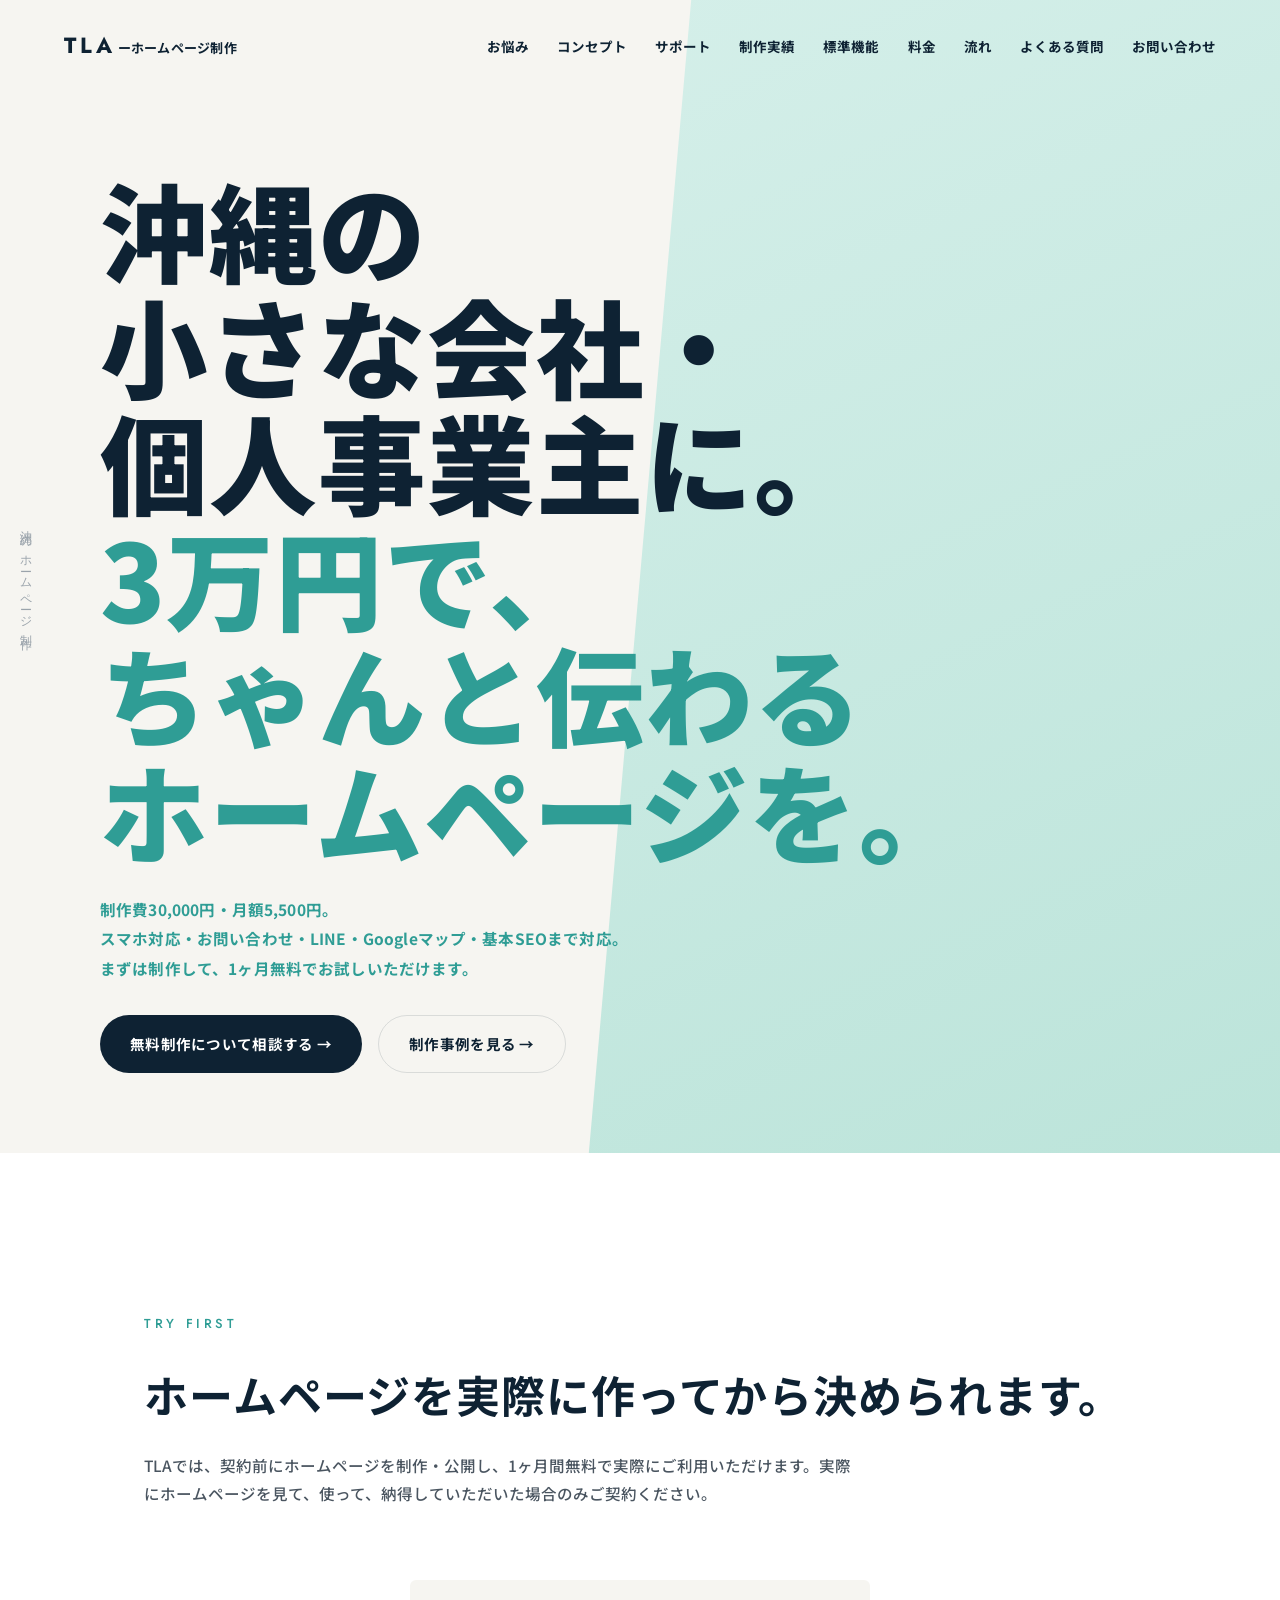
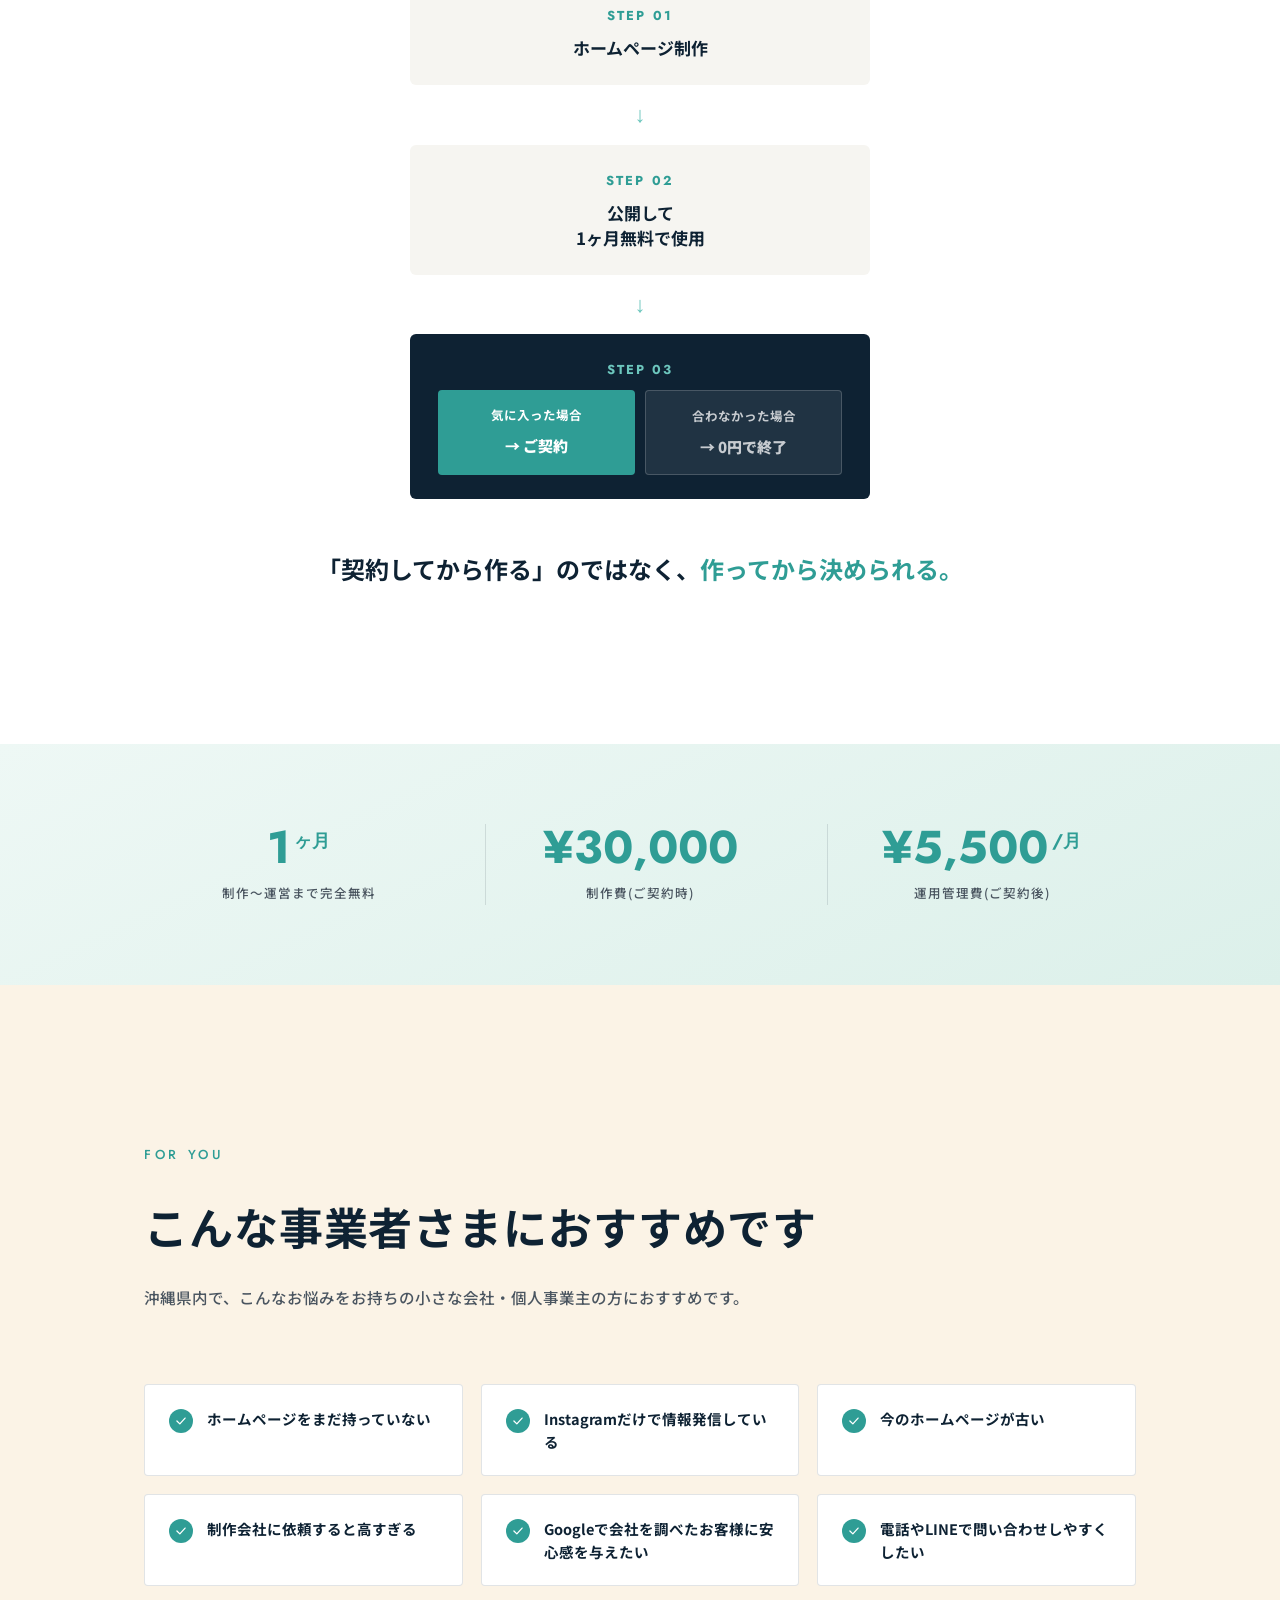
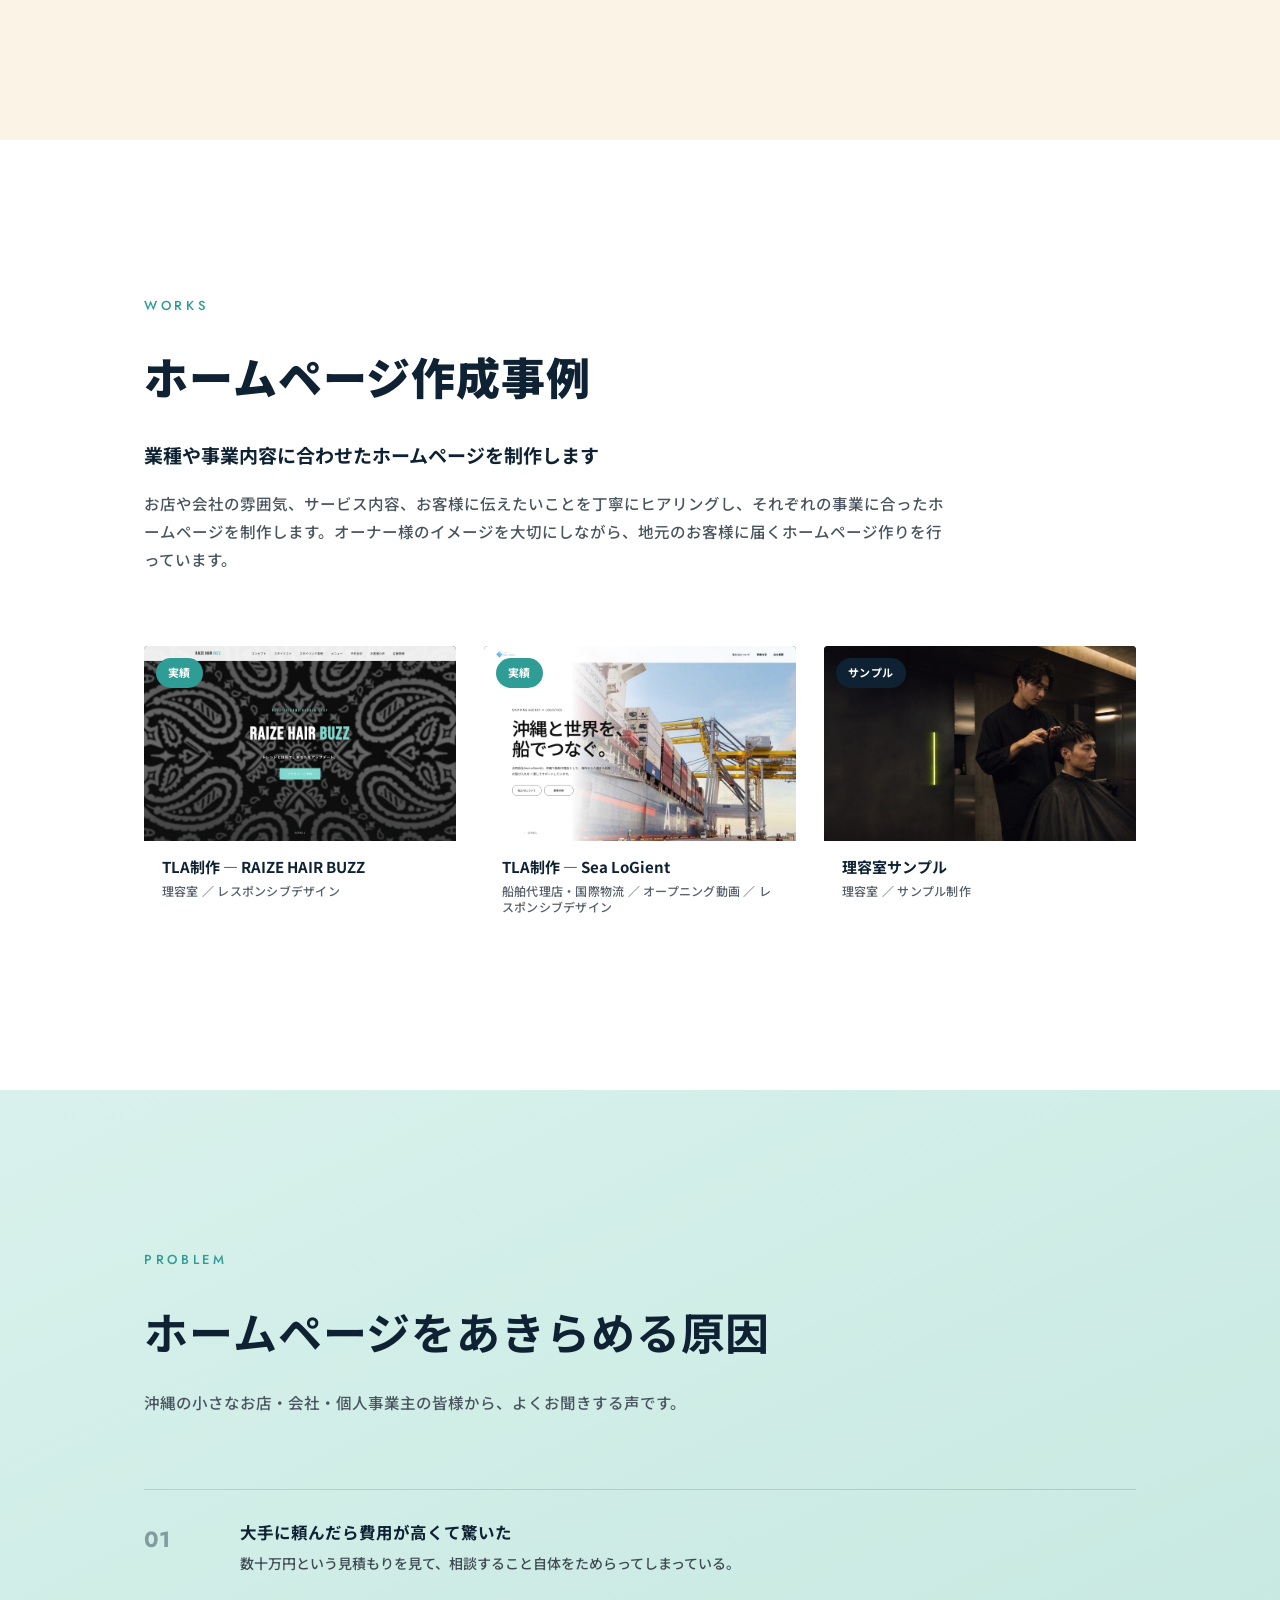
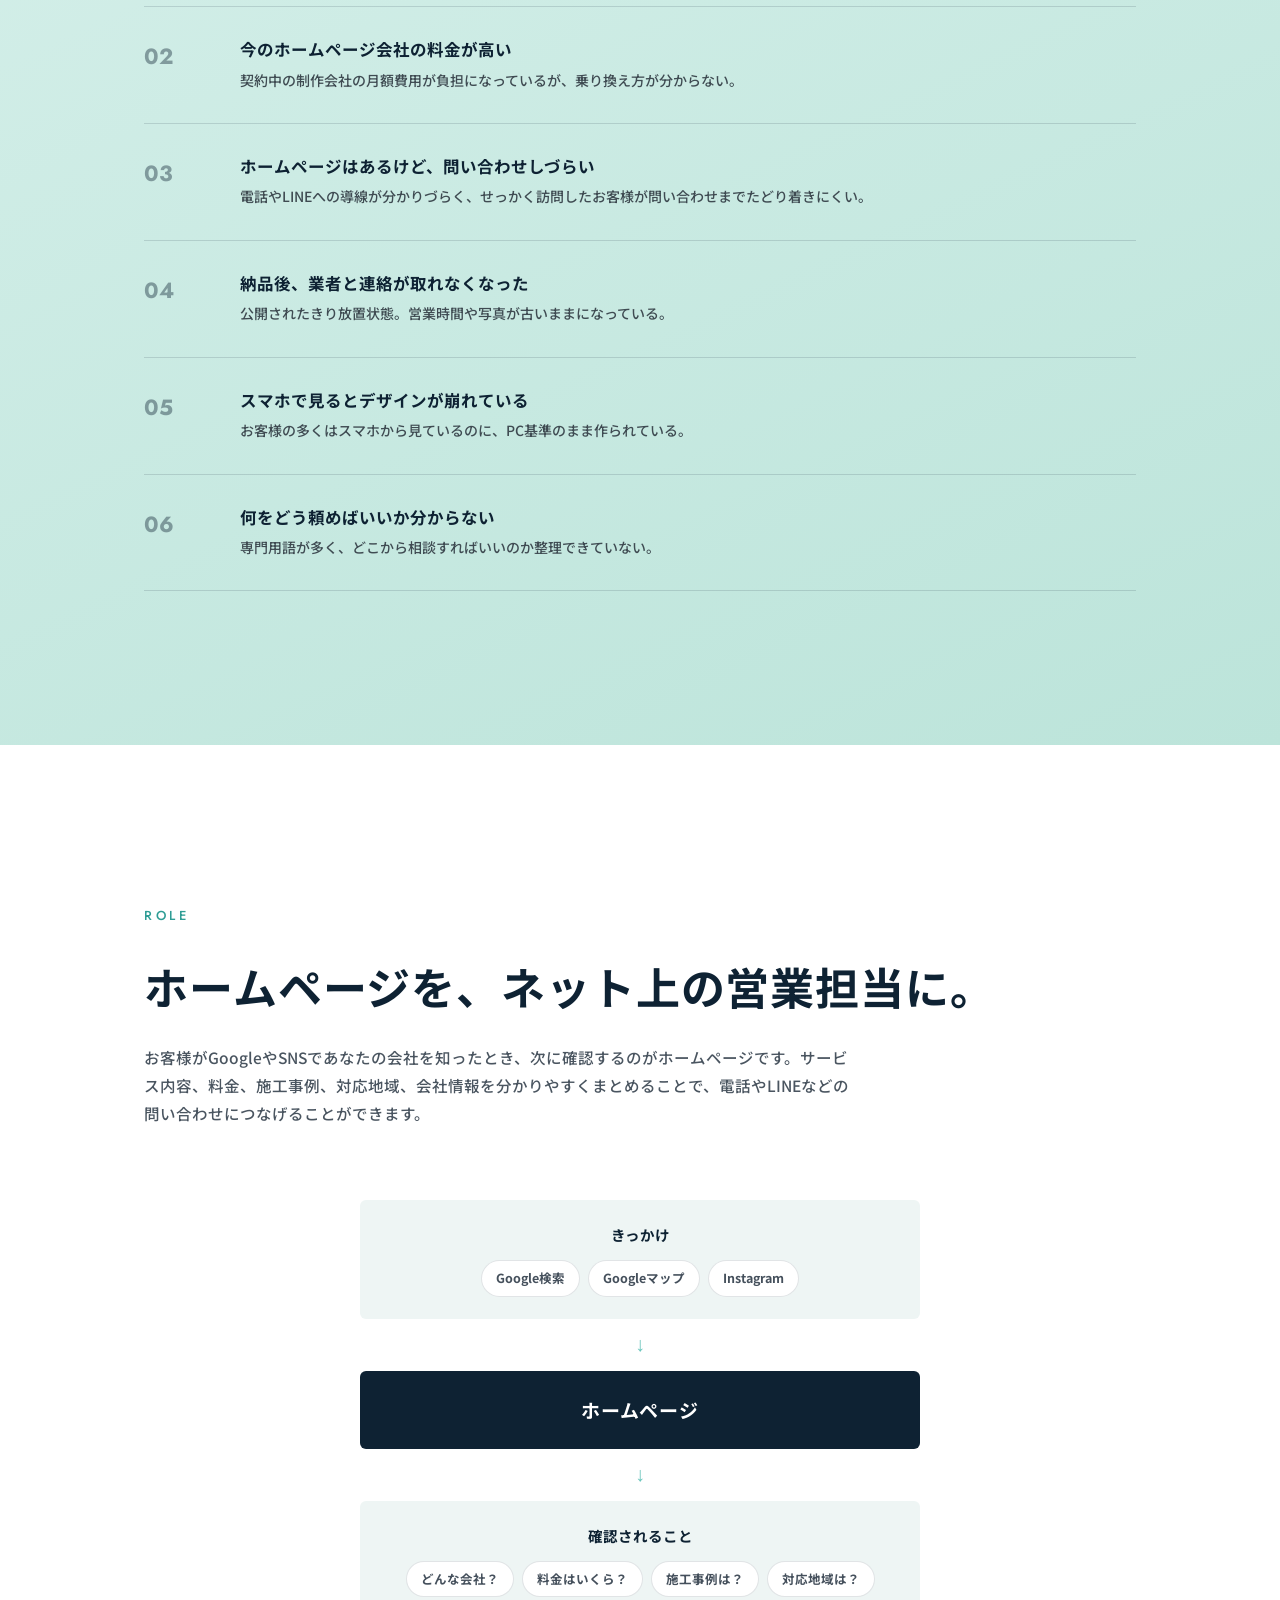
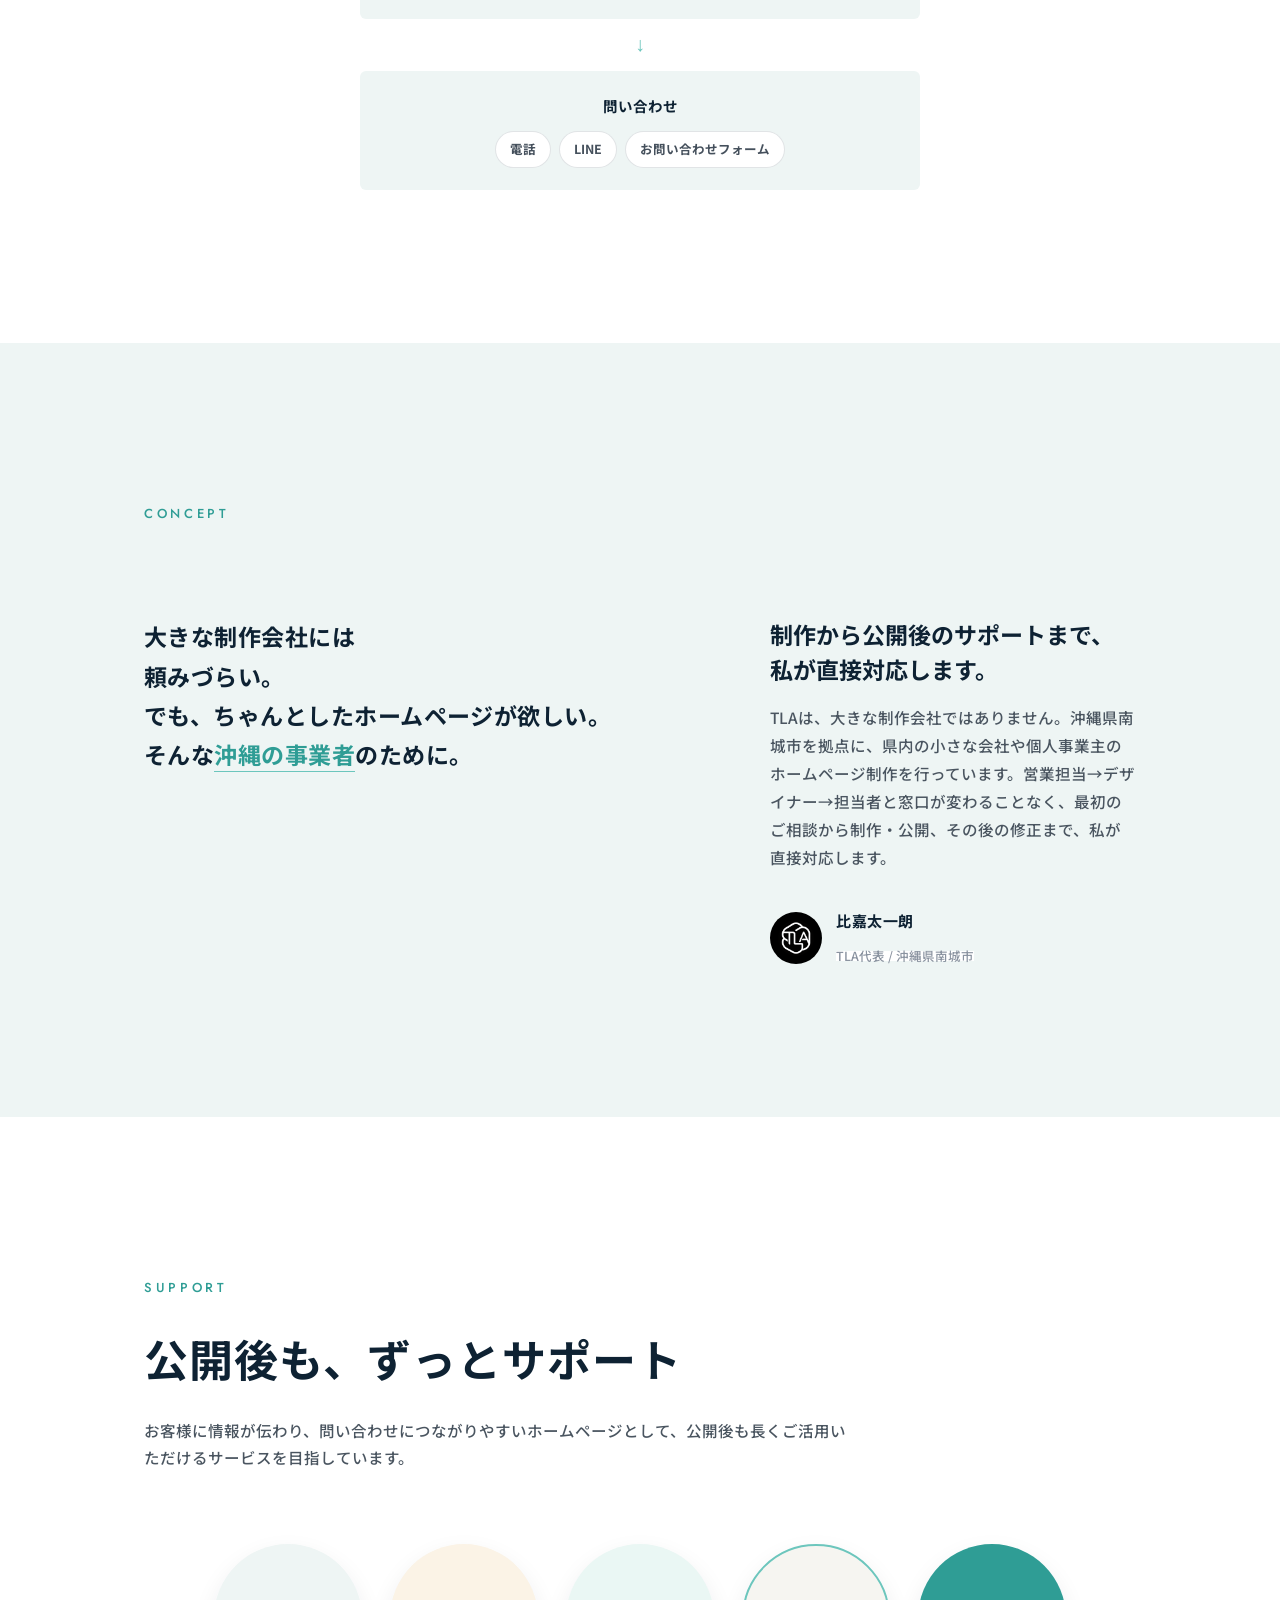
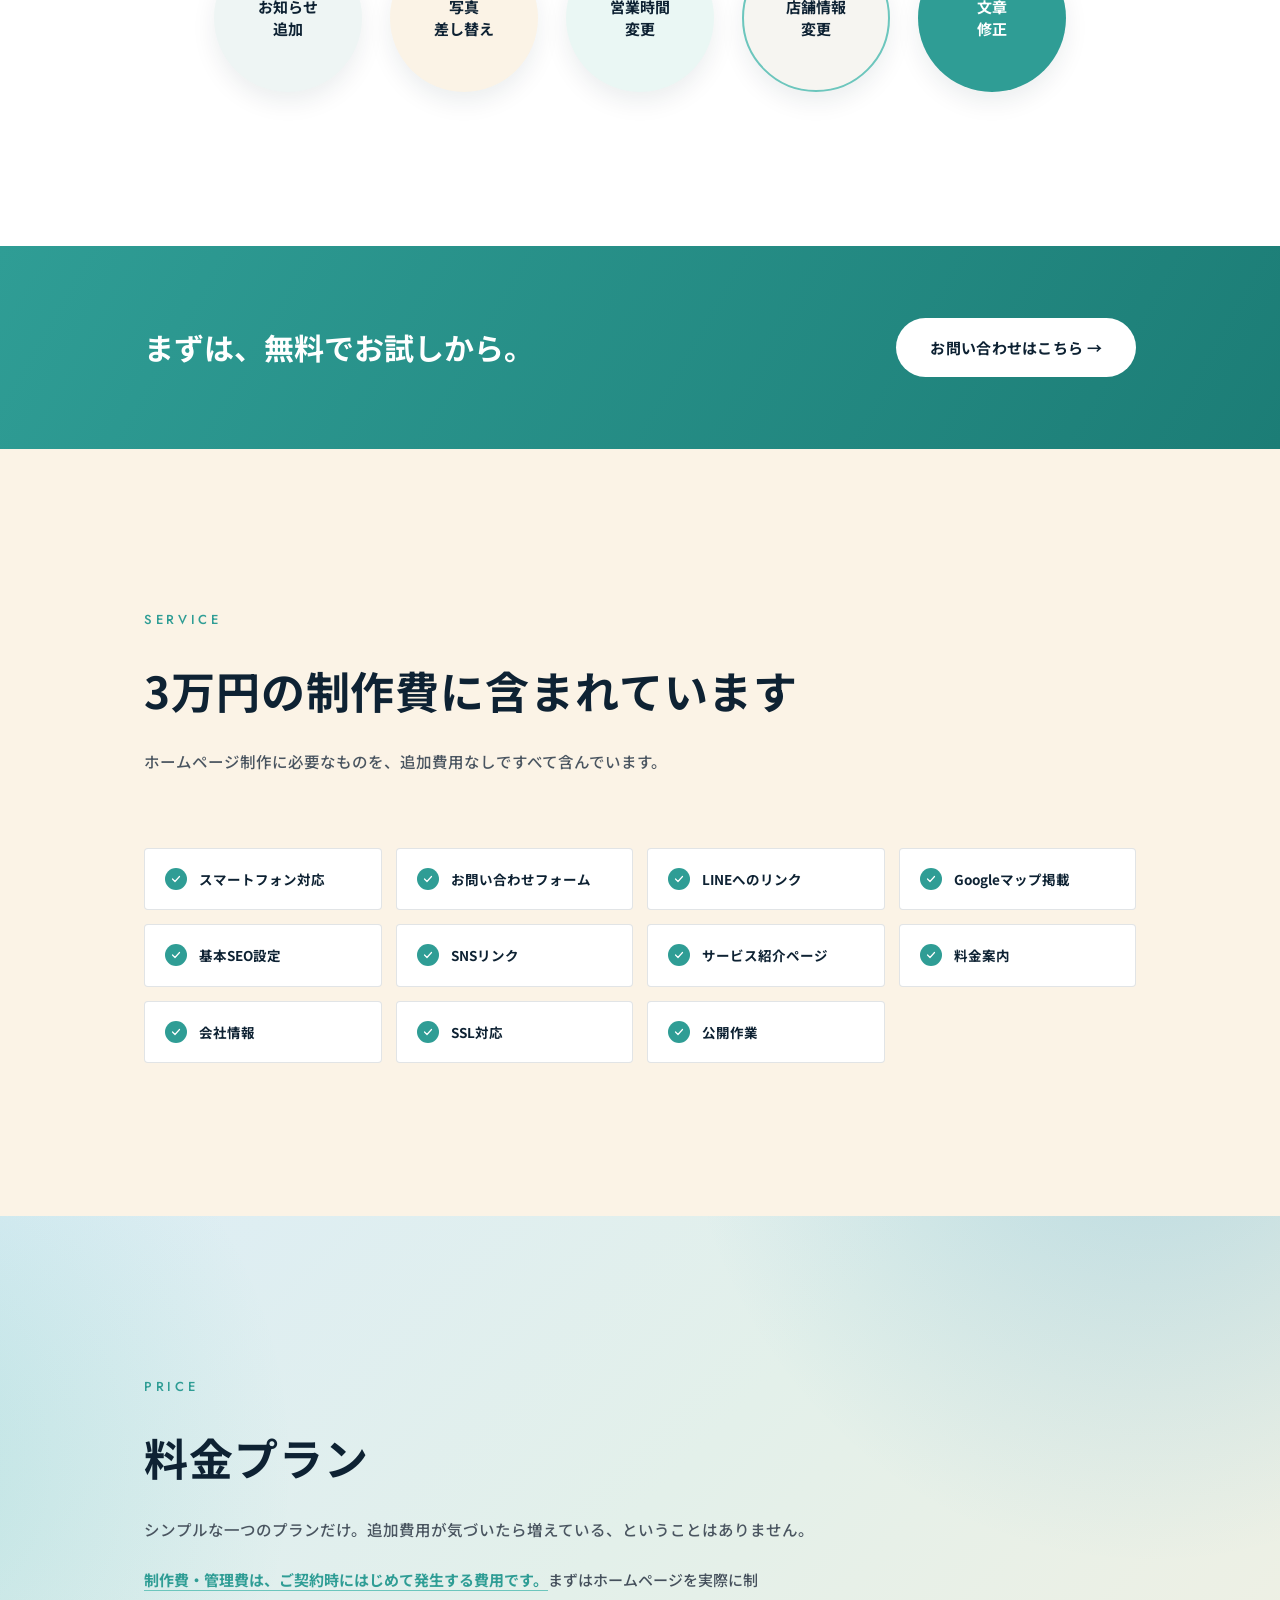
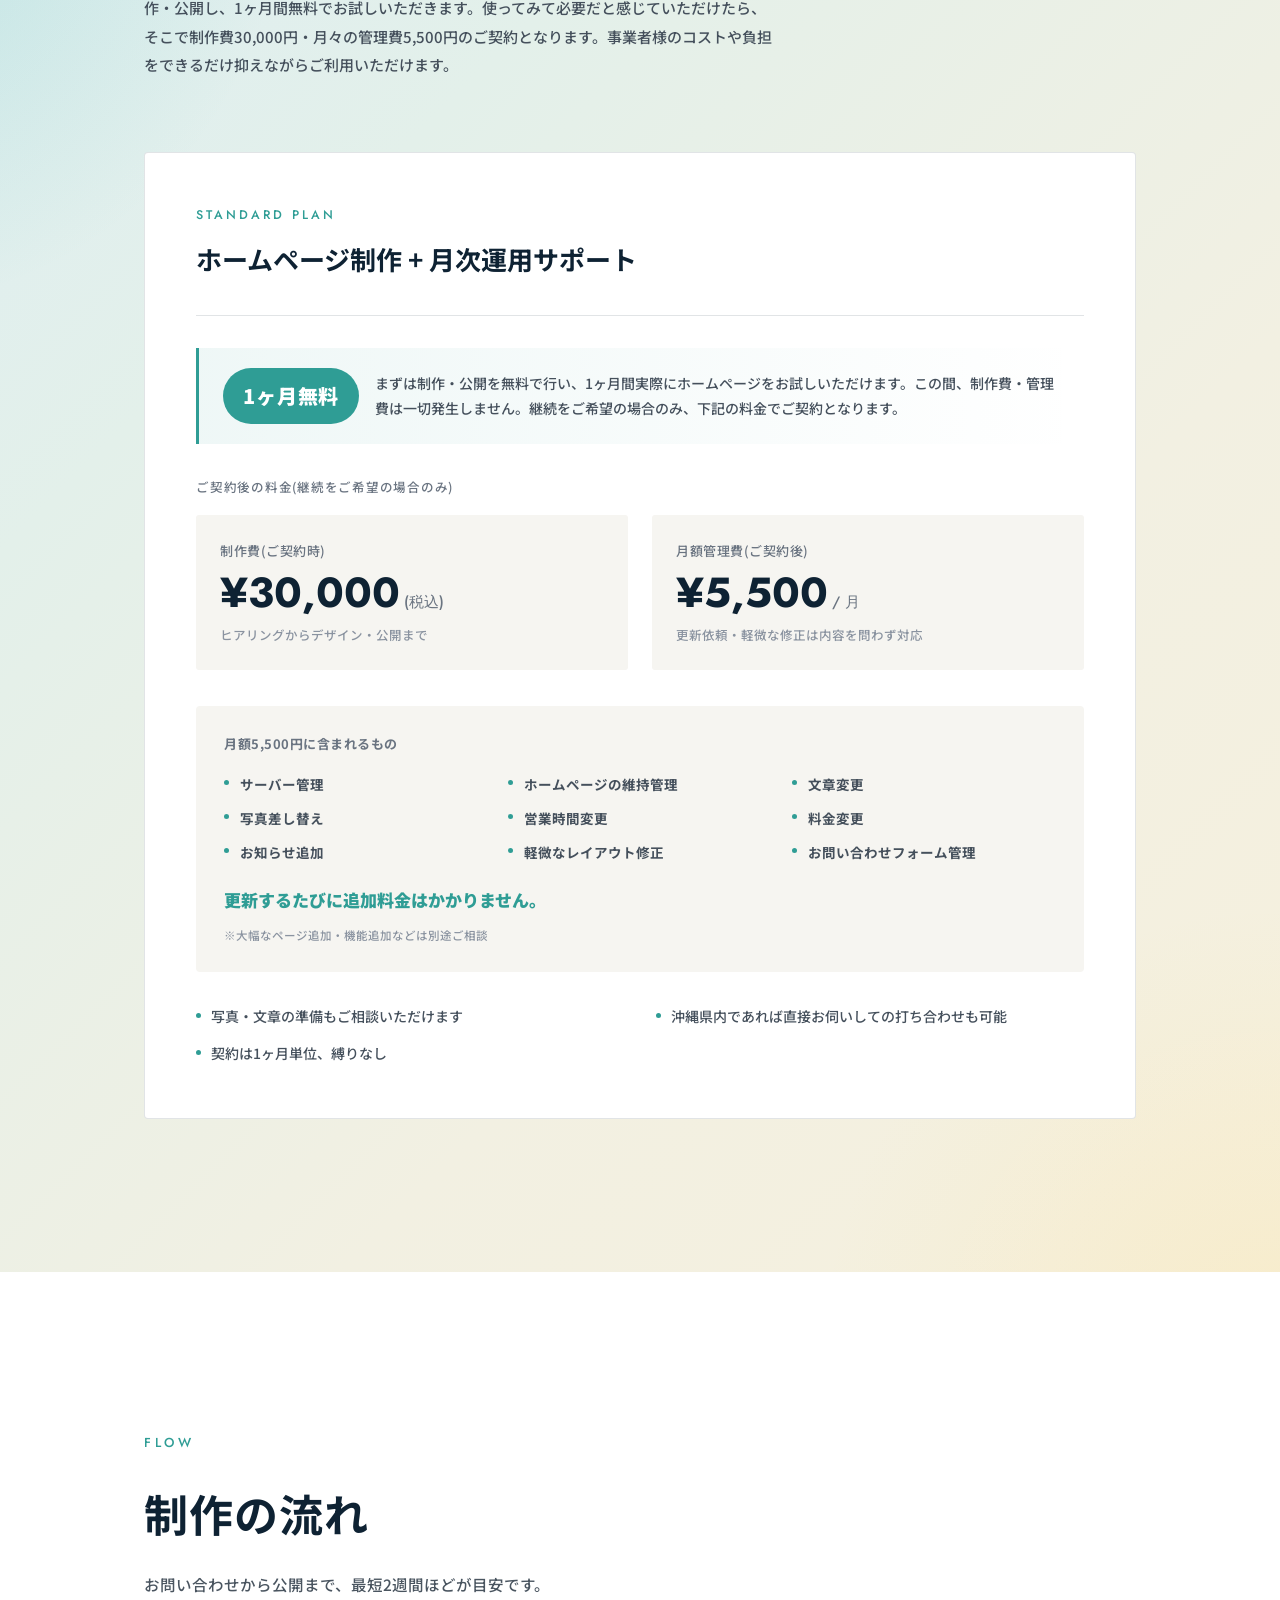
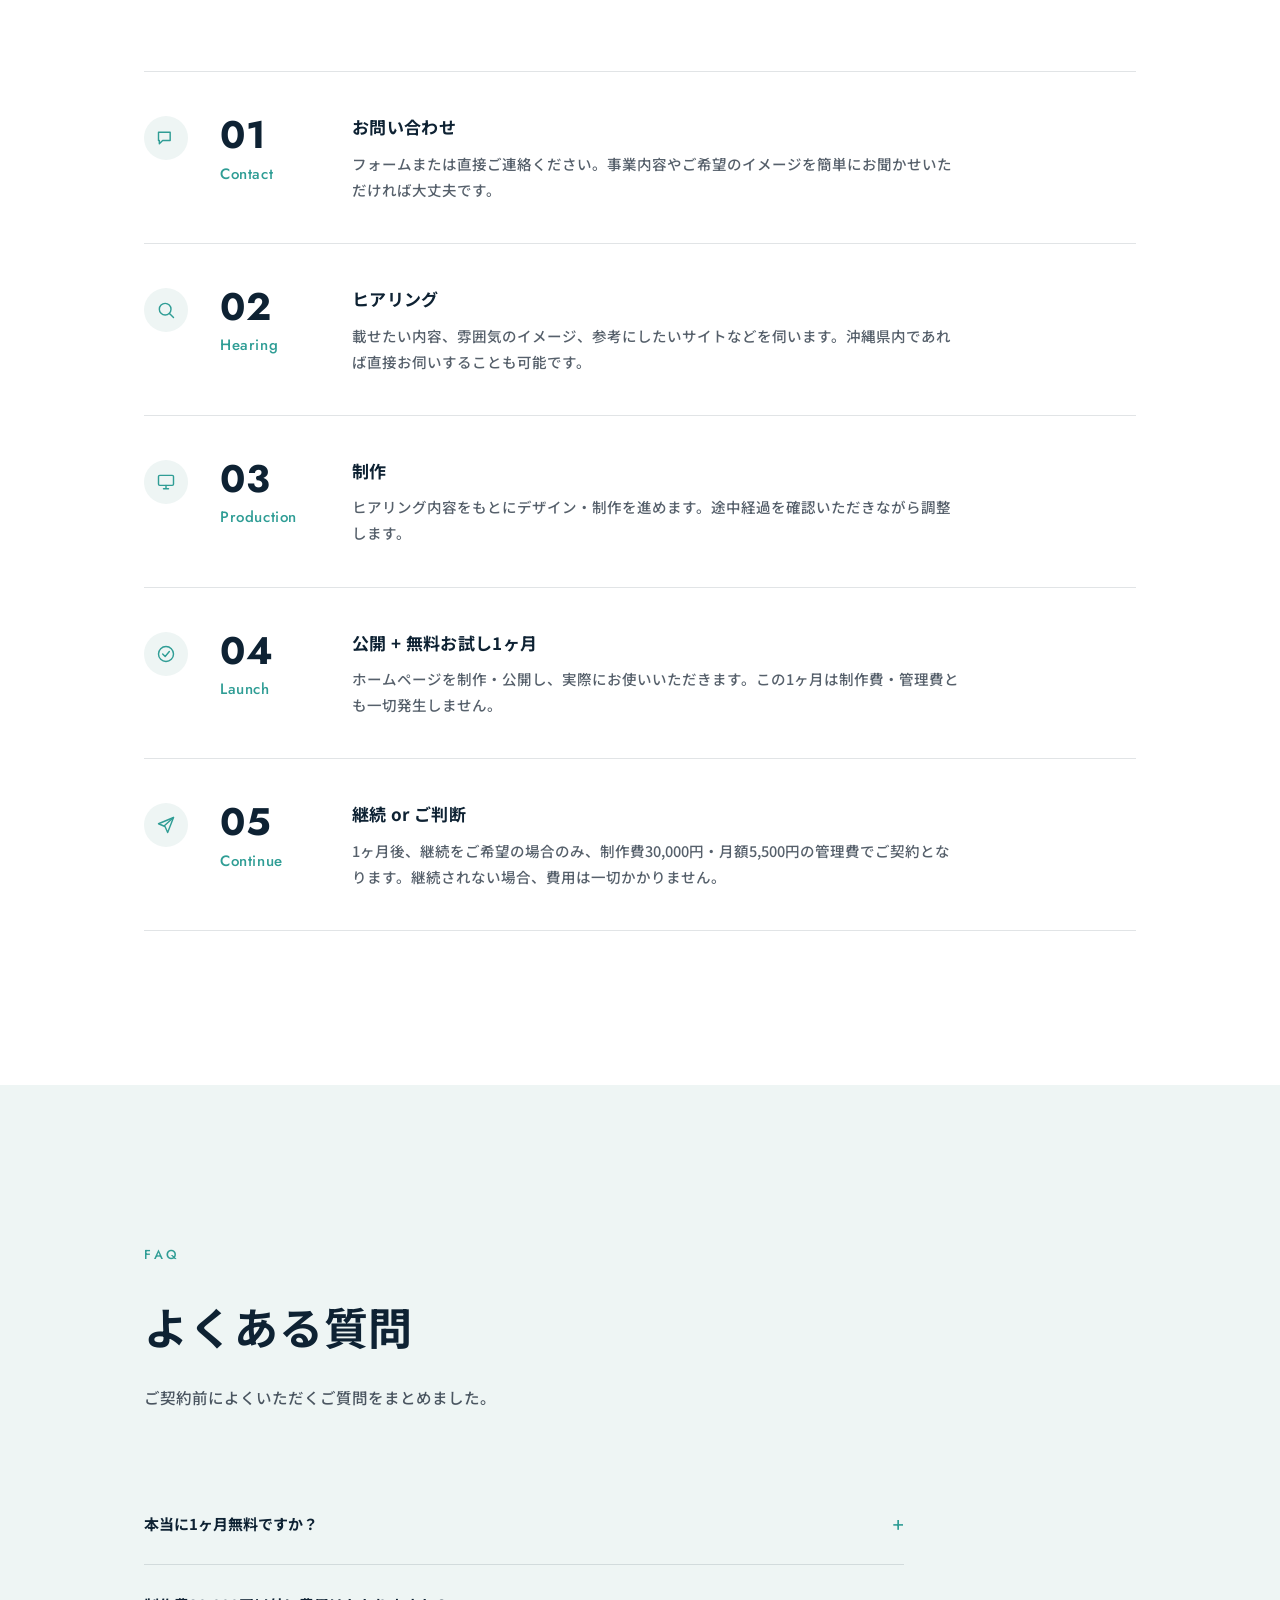
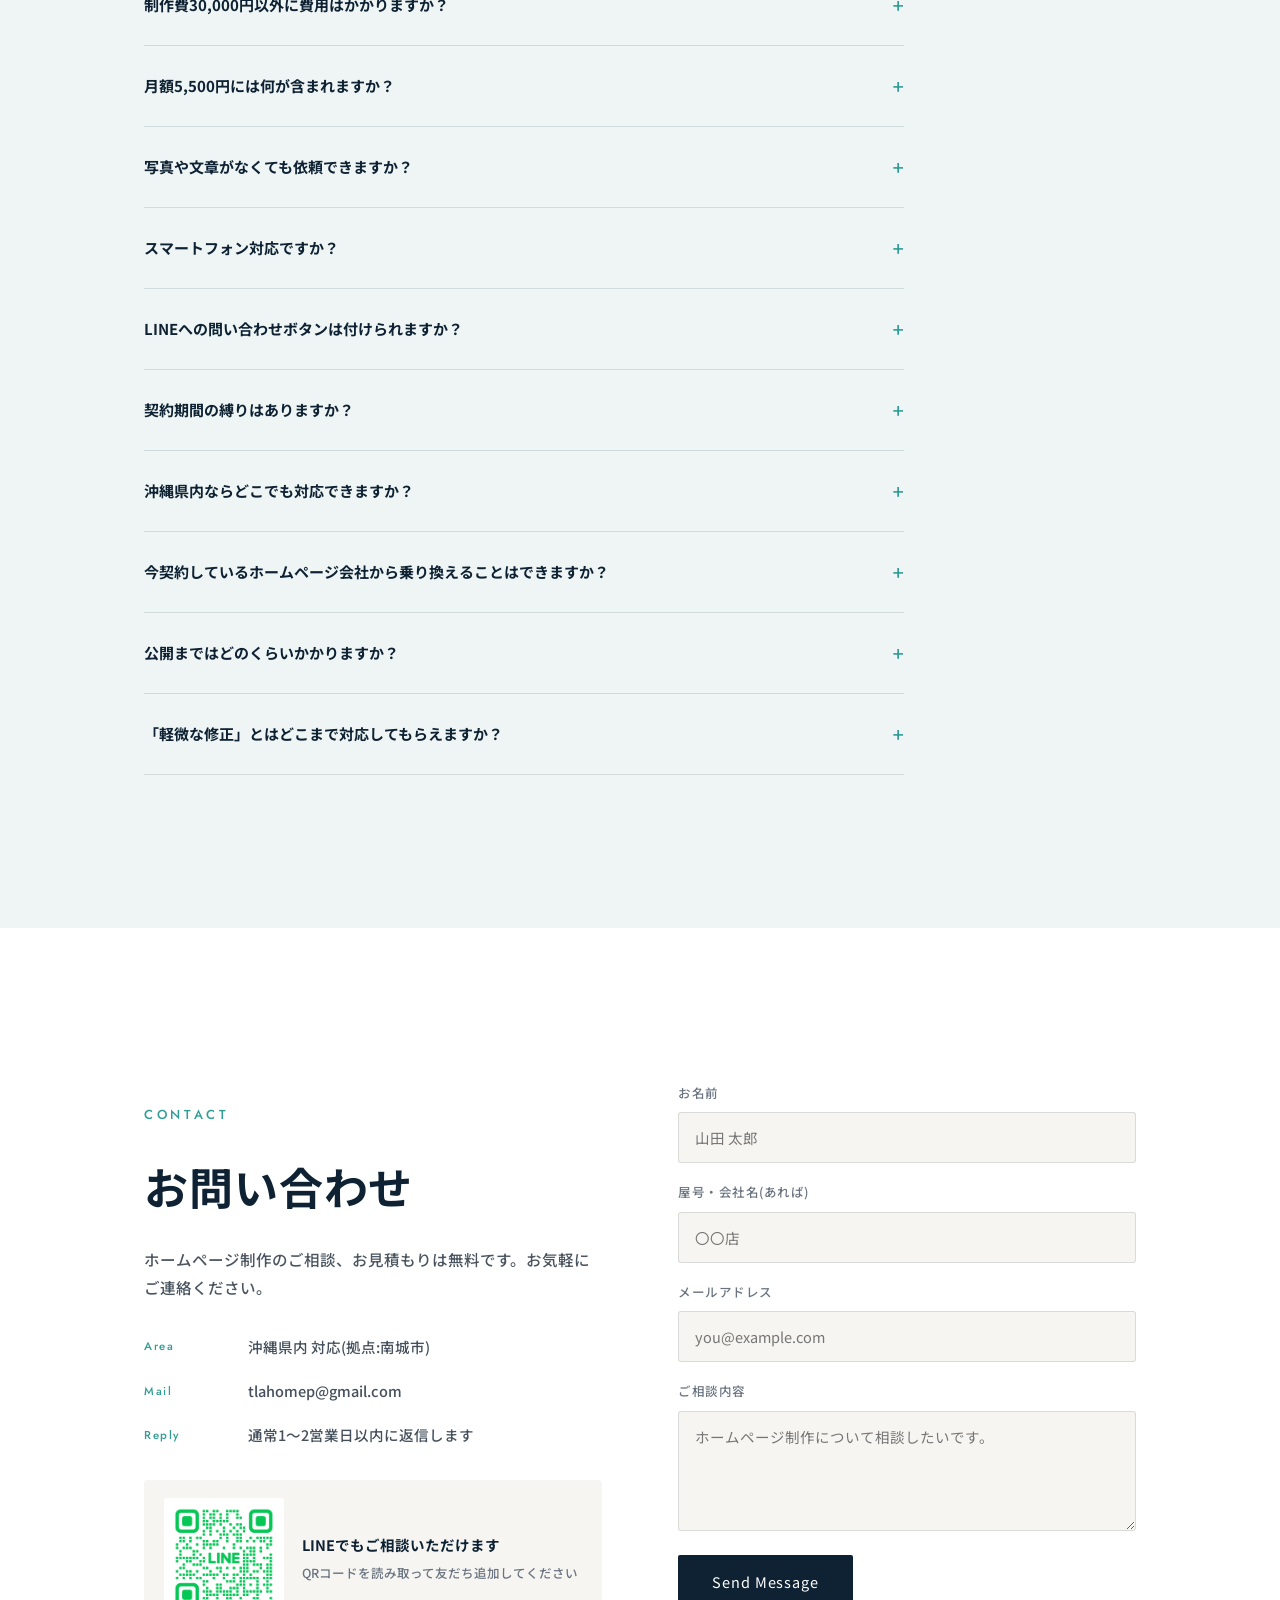
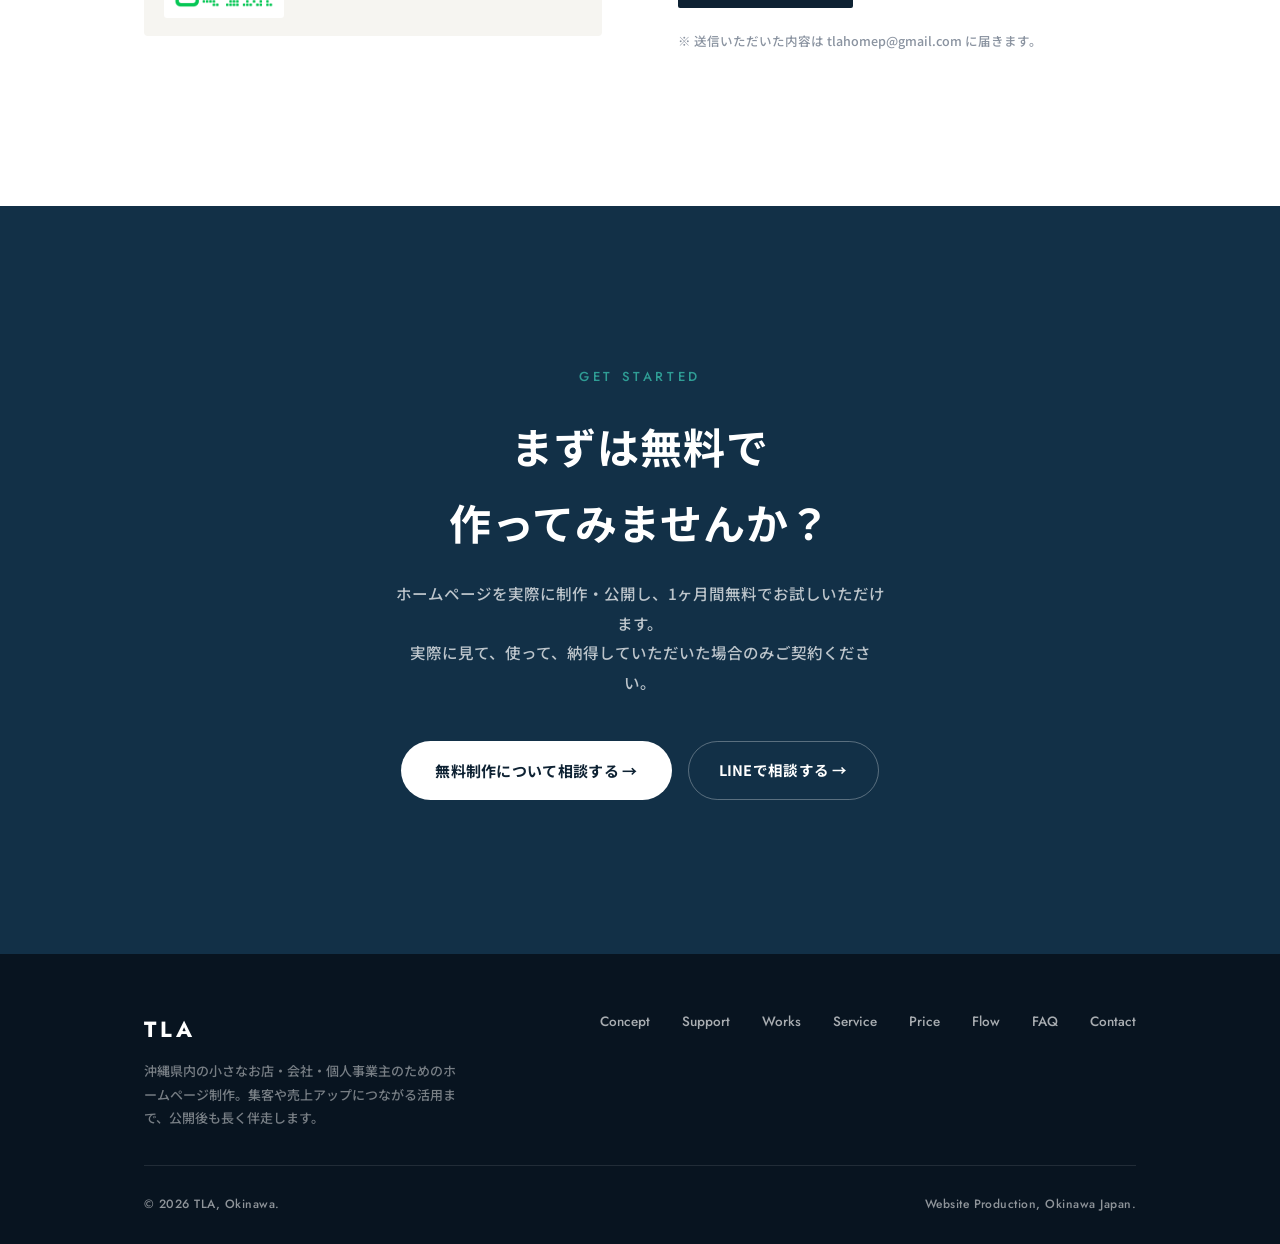
==== commit 43062a85: "RAIZE HAIR BUZZの制作実績タグから予約カレンダー連携を削除 予約カレンダー機能が削除されたため、実績表記も実態に合わせて修正。  Co-Authored-By: Claude Sonne" ====
--- a/index.html
+++ b/index.html
@@ -223,7 +223,7 @@
           </div>
           <div class="work-caption">
             <p class="work-caption-title">TLA制作 — RAIZE HAIR BUZZ</p>
-            <p class="work-caption-tags">理容室 ／ レスポンシブデザイン ／ 予約カレンダー連携</p>
+            <p class="work-caption-tags">理容室 ／ レスポンシブデザイン</p>
           </div>
         </a>
         <a href="https://sea-logient-yogi.netlify.app/" target="_blank" rel="noopener" class="work-card is-ready reveal">
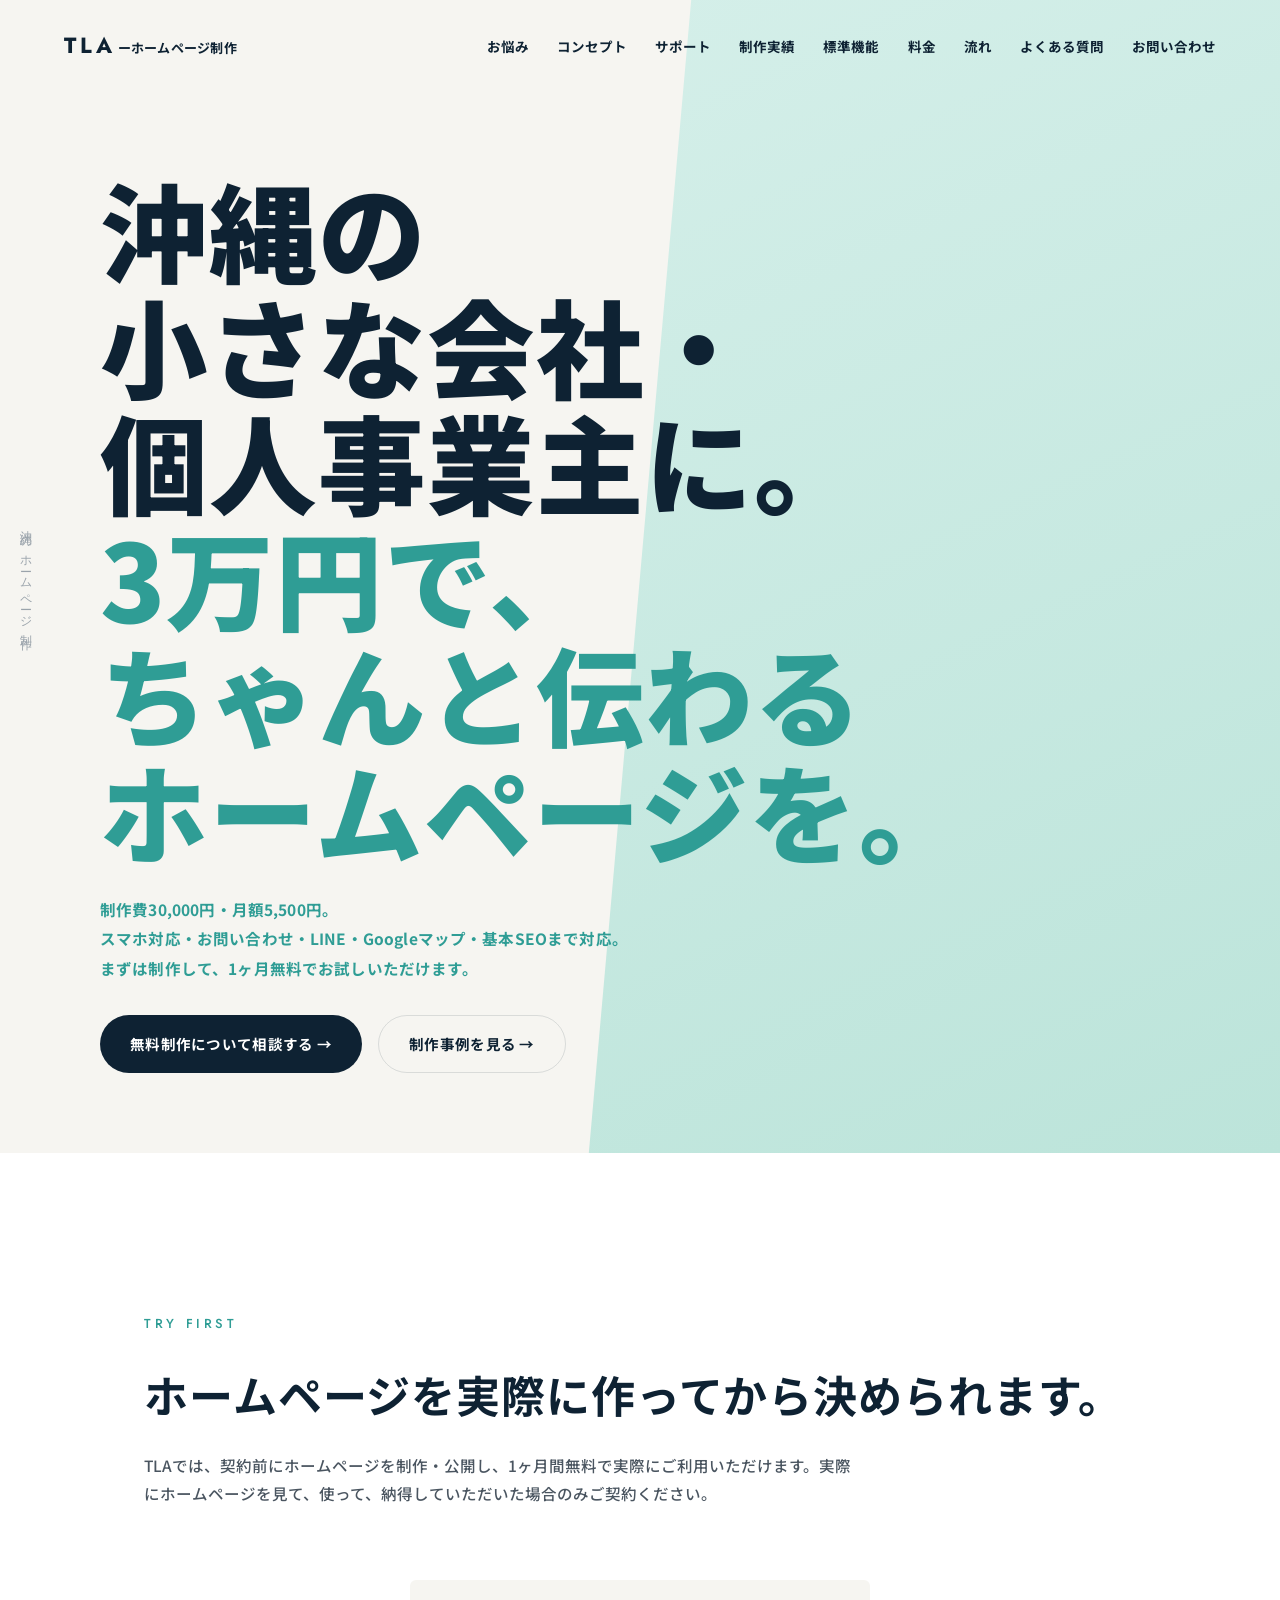
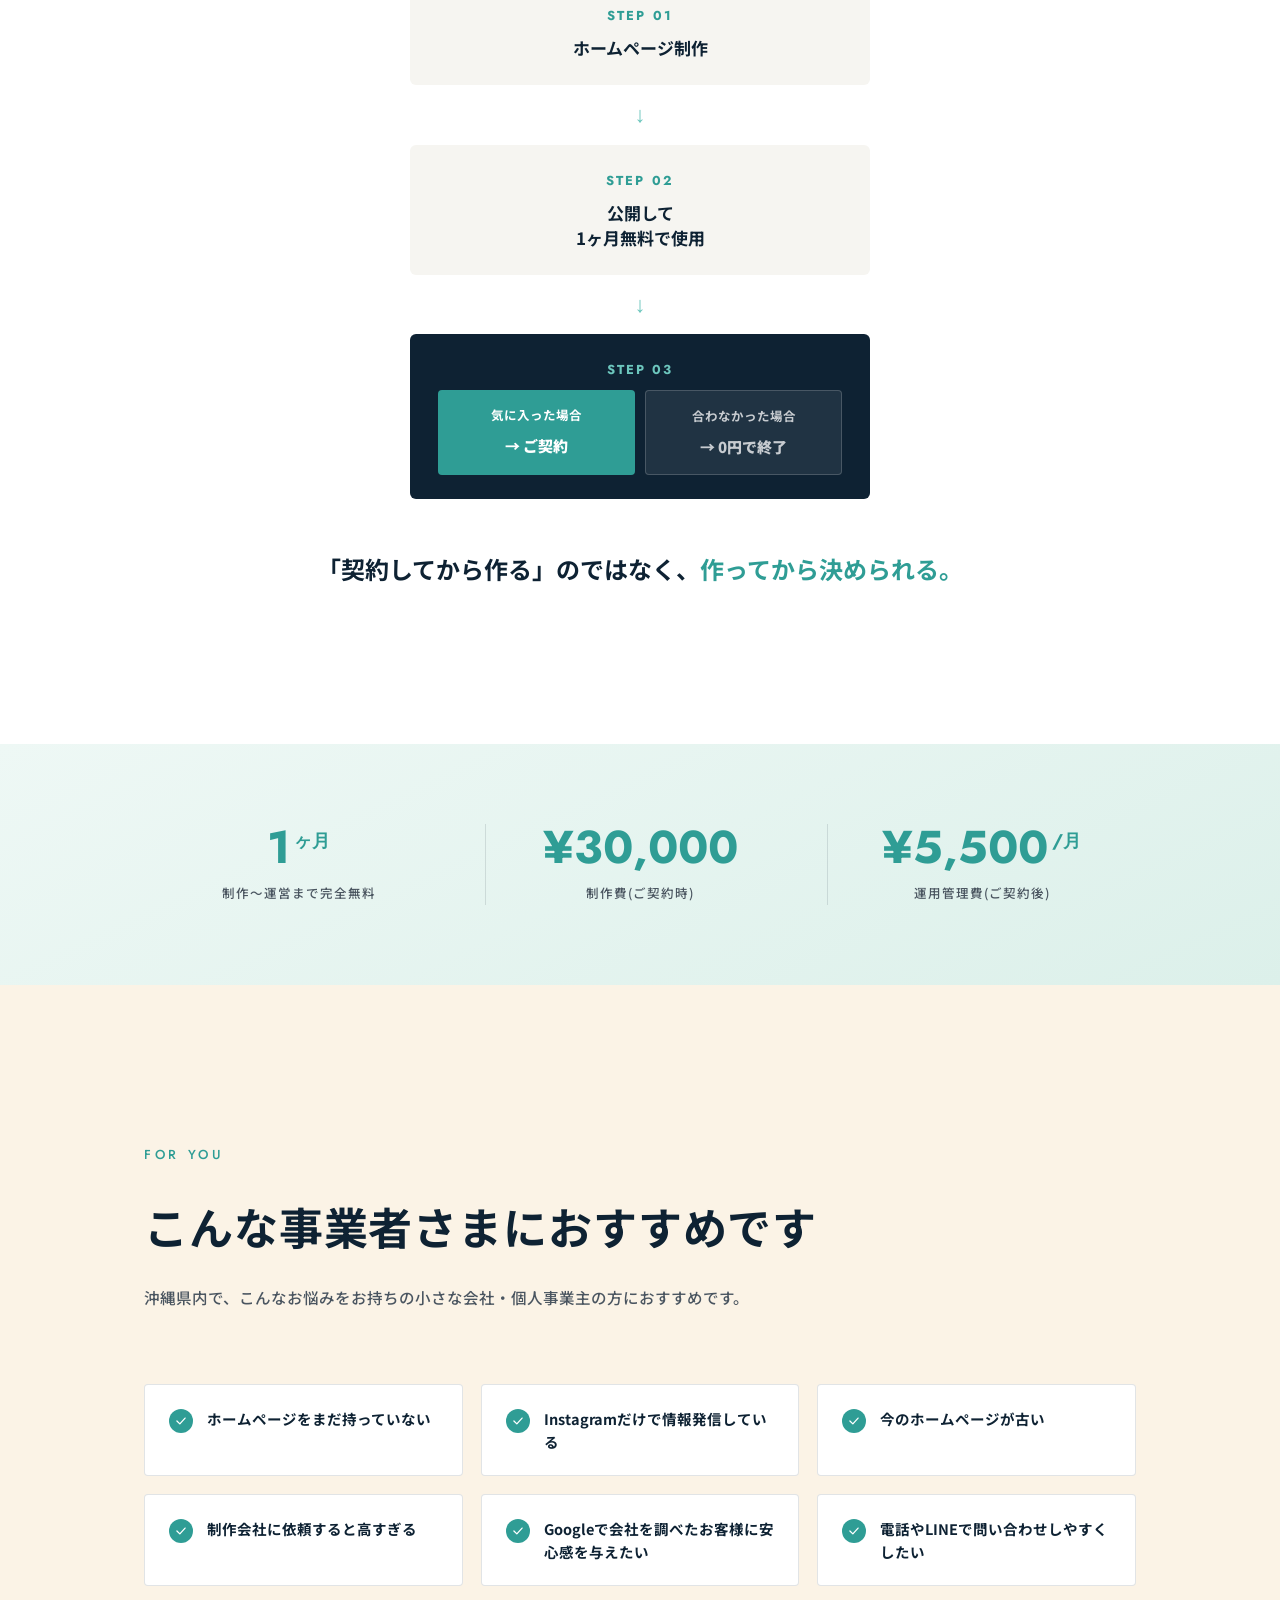
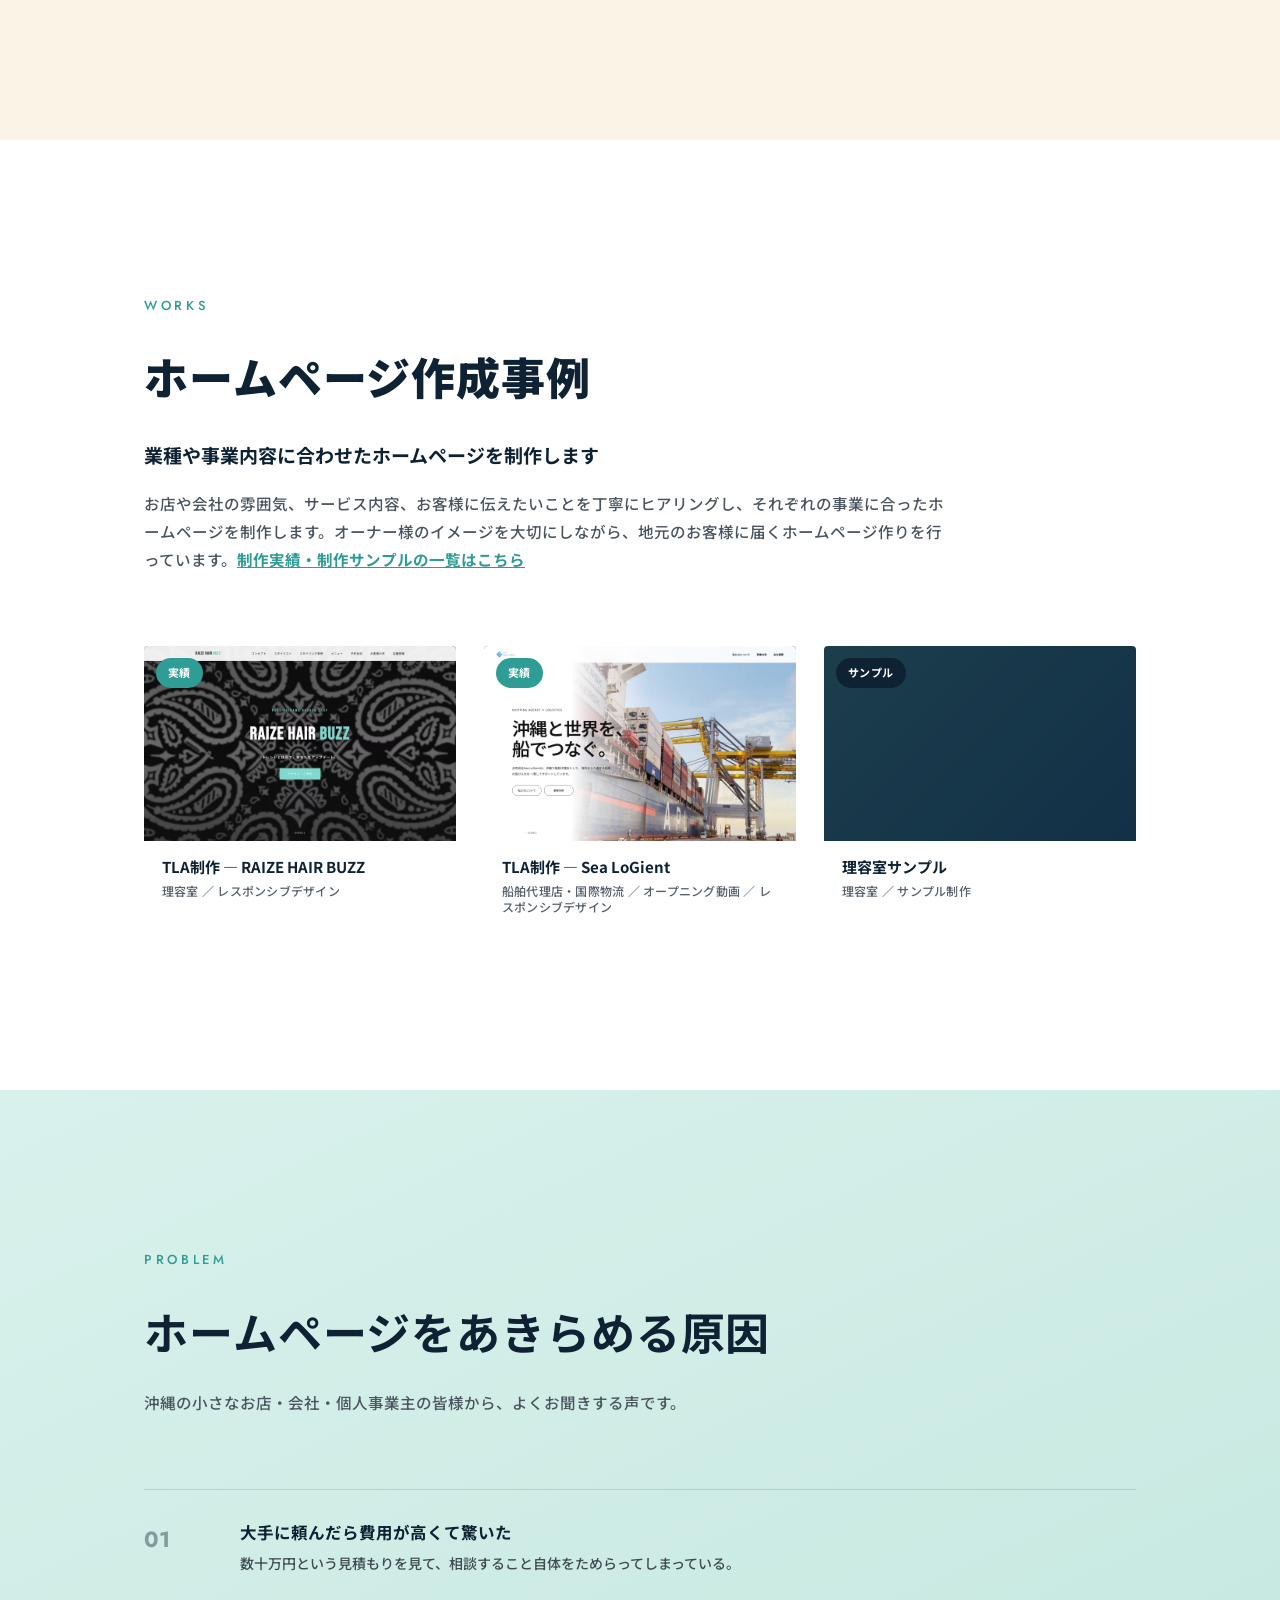
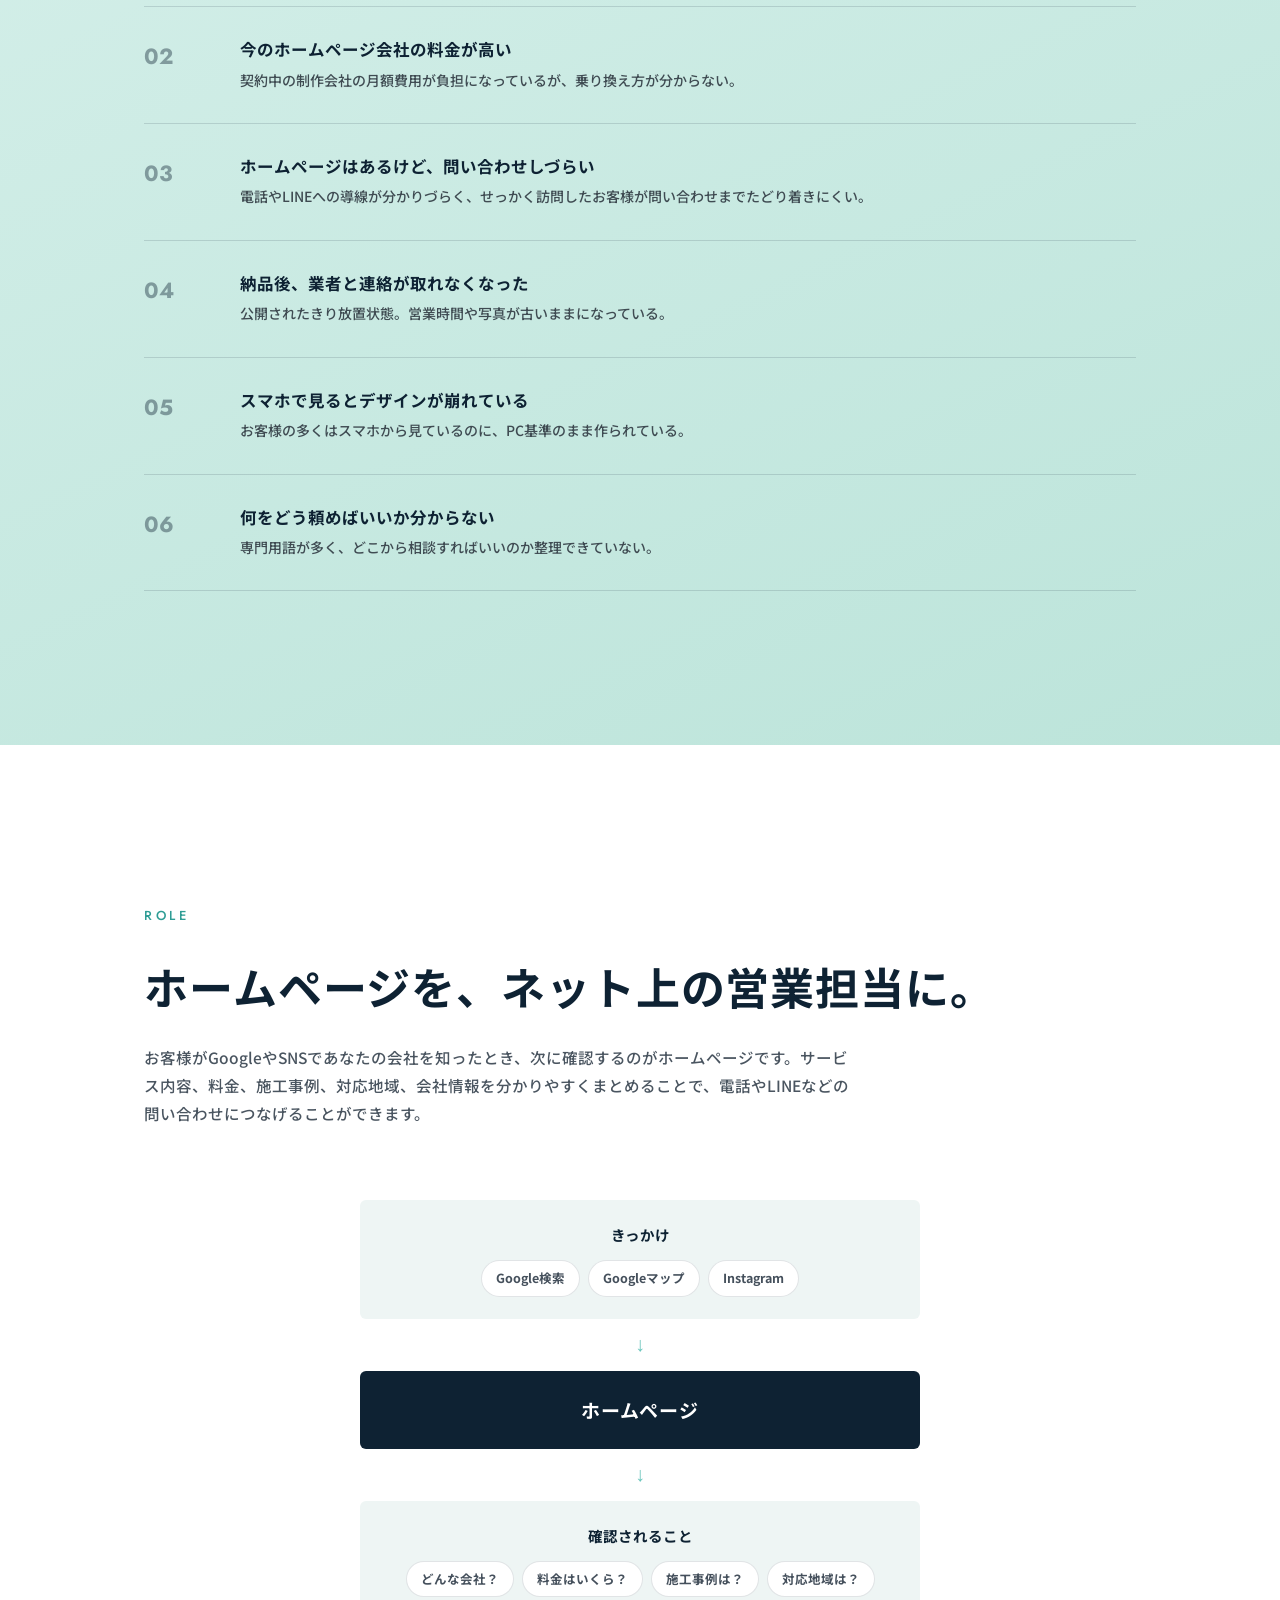
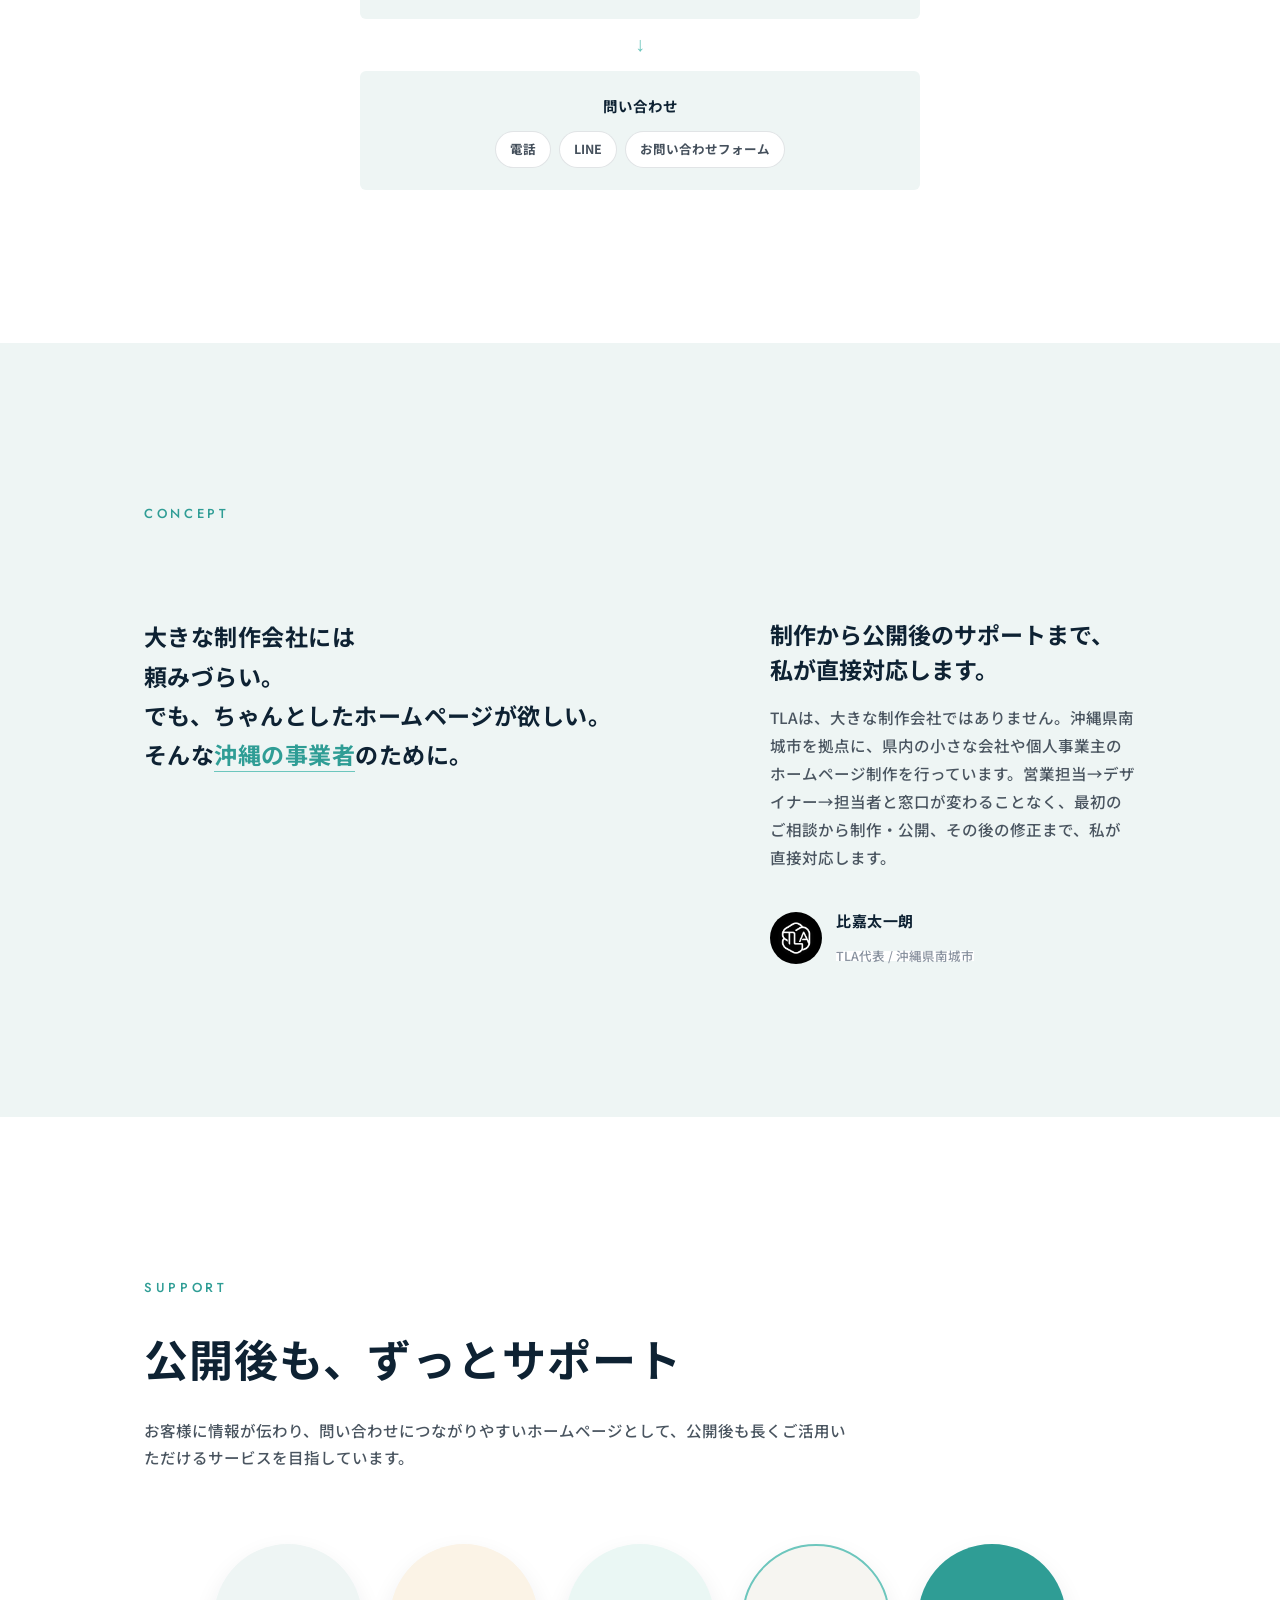
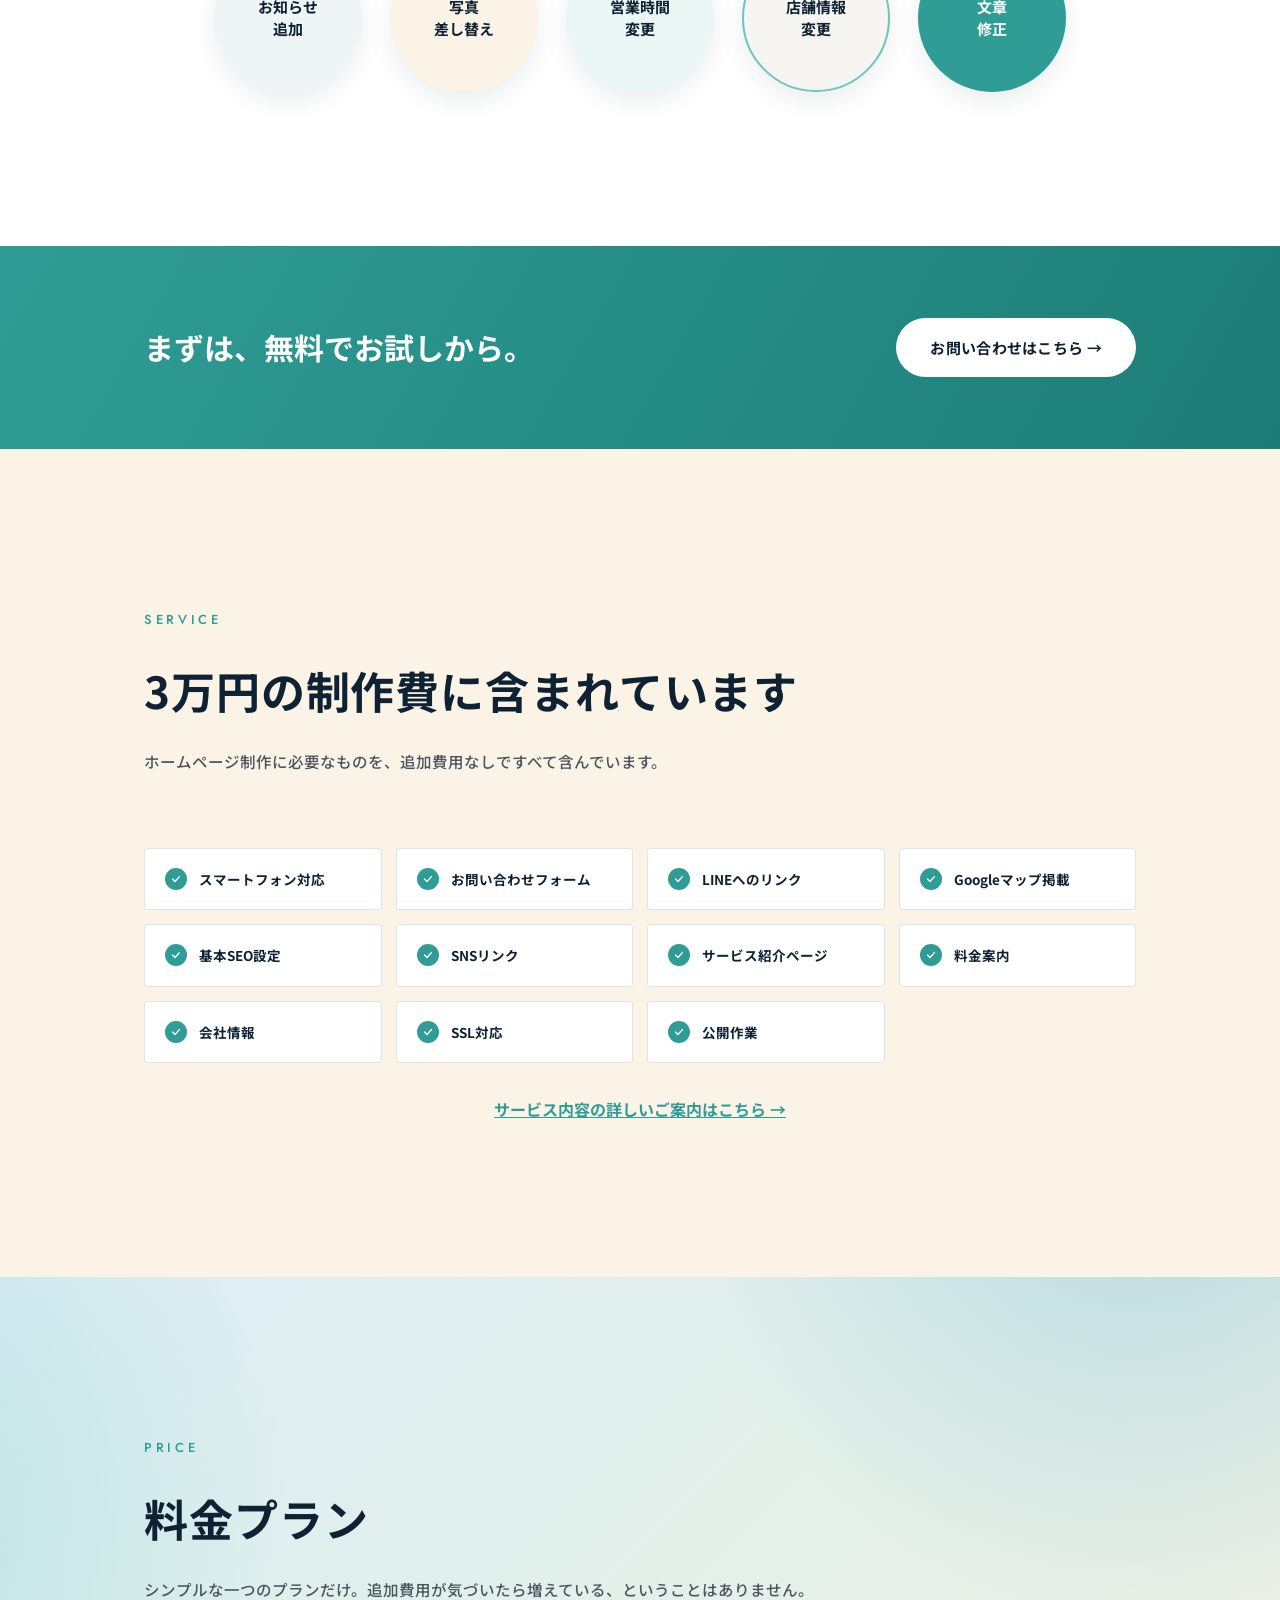
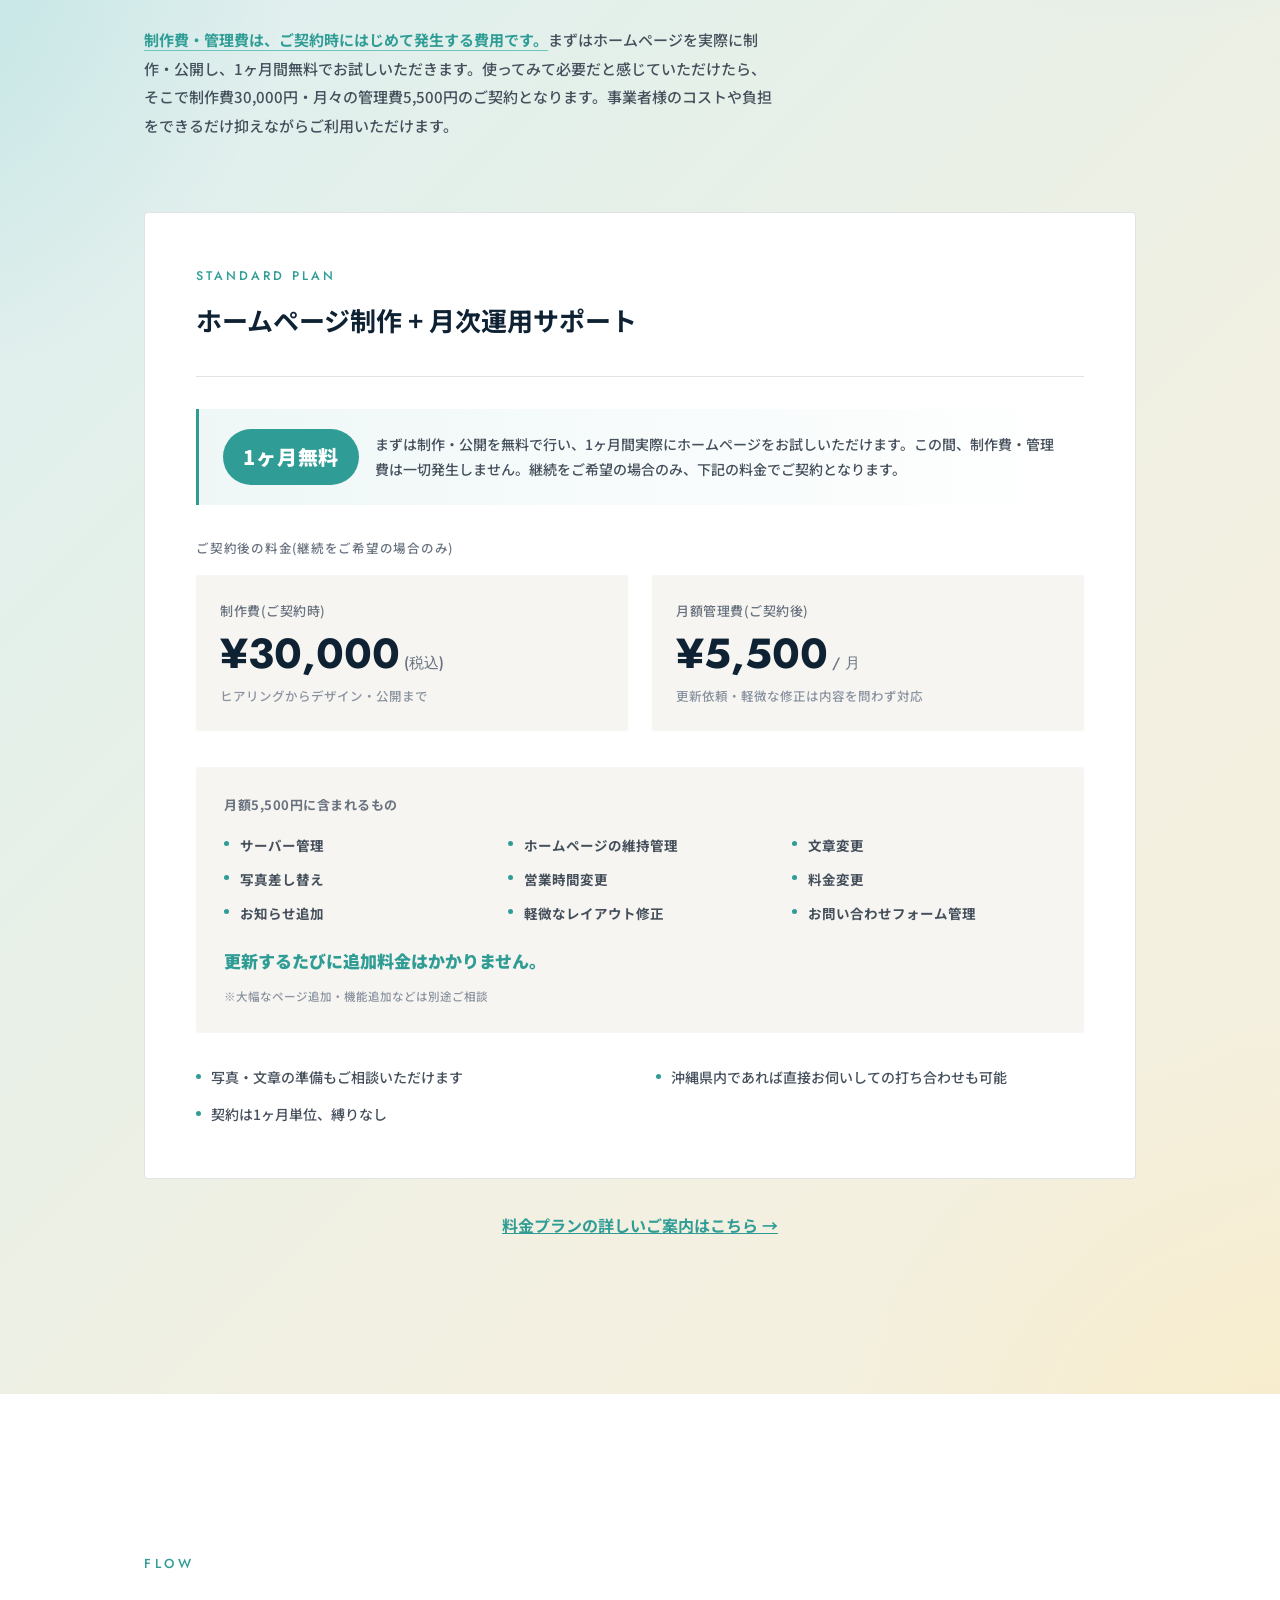
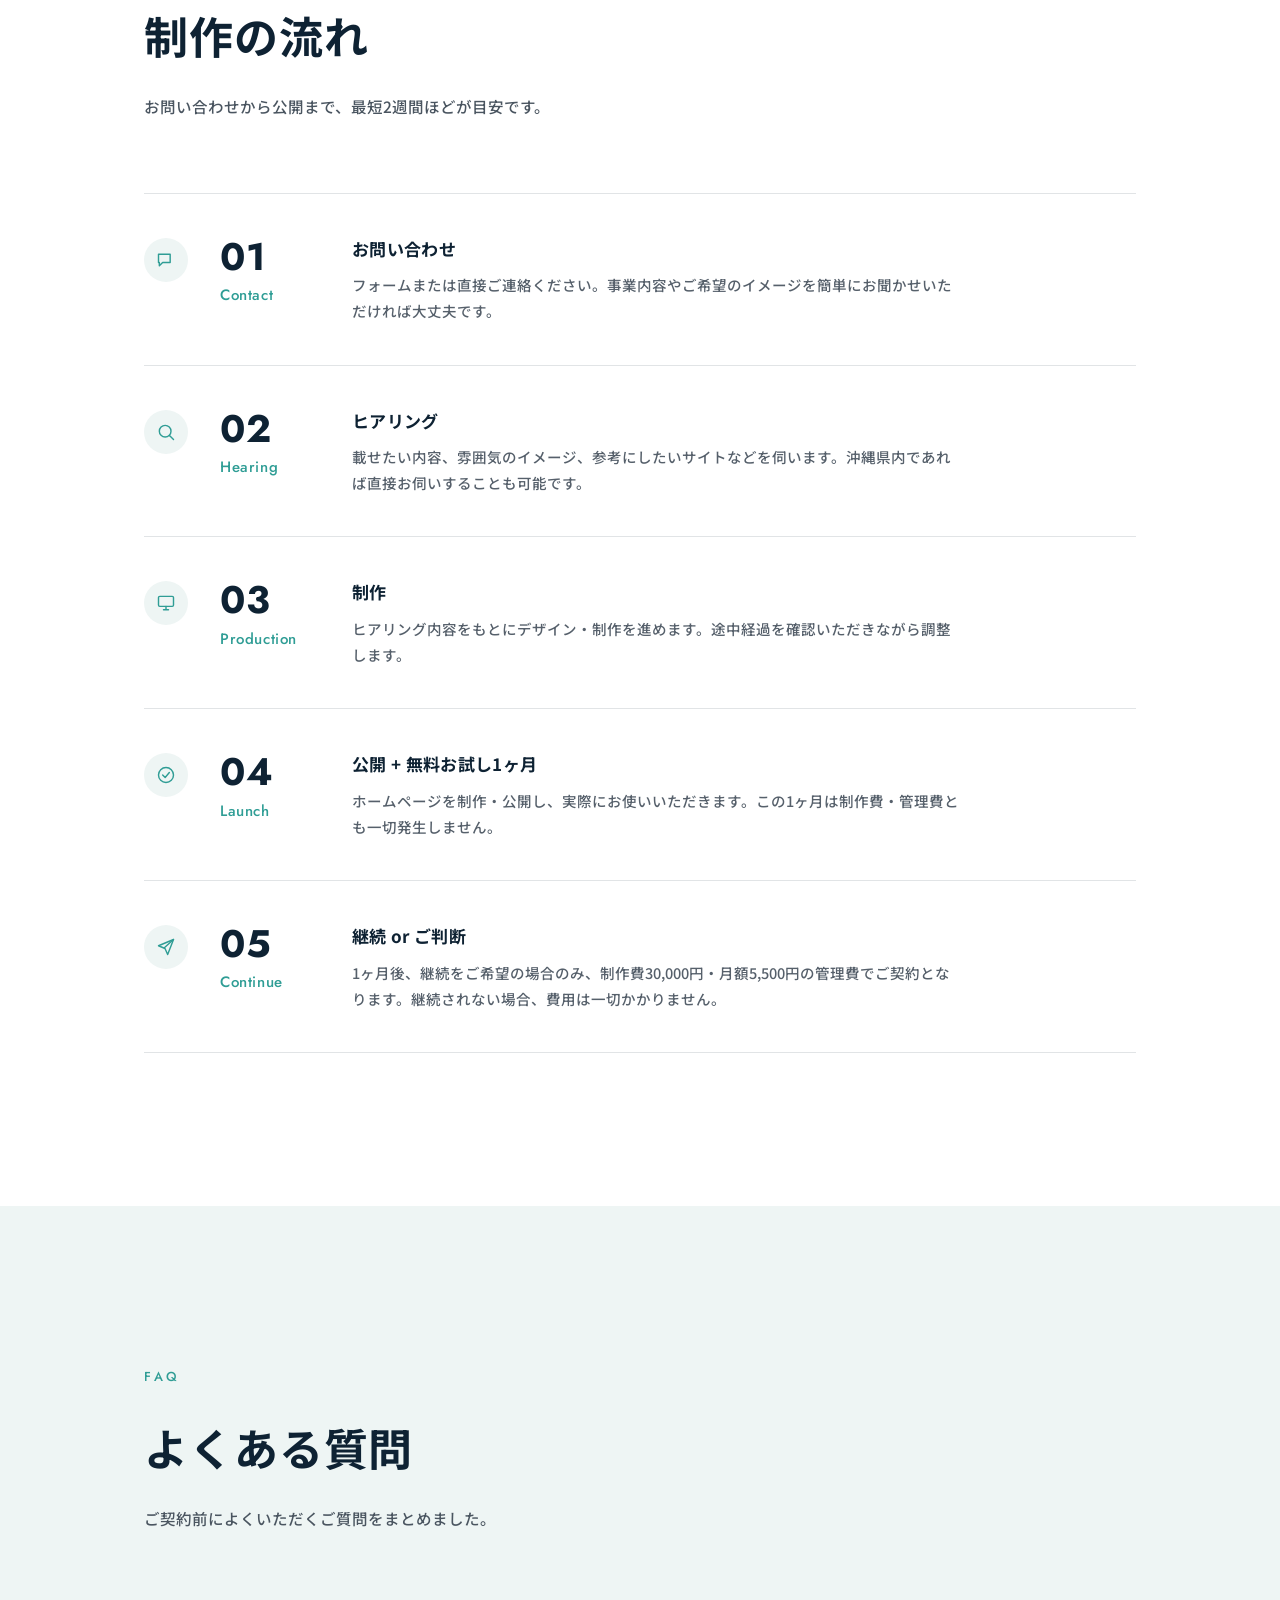
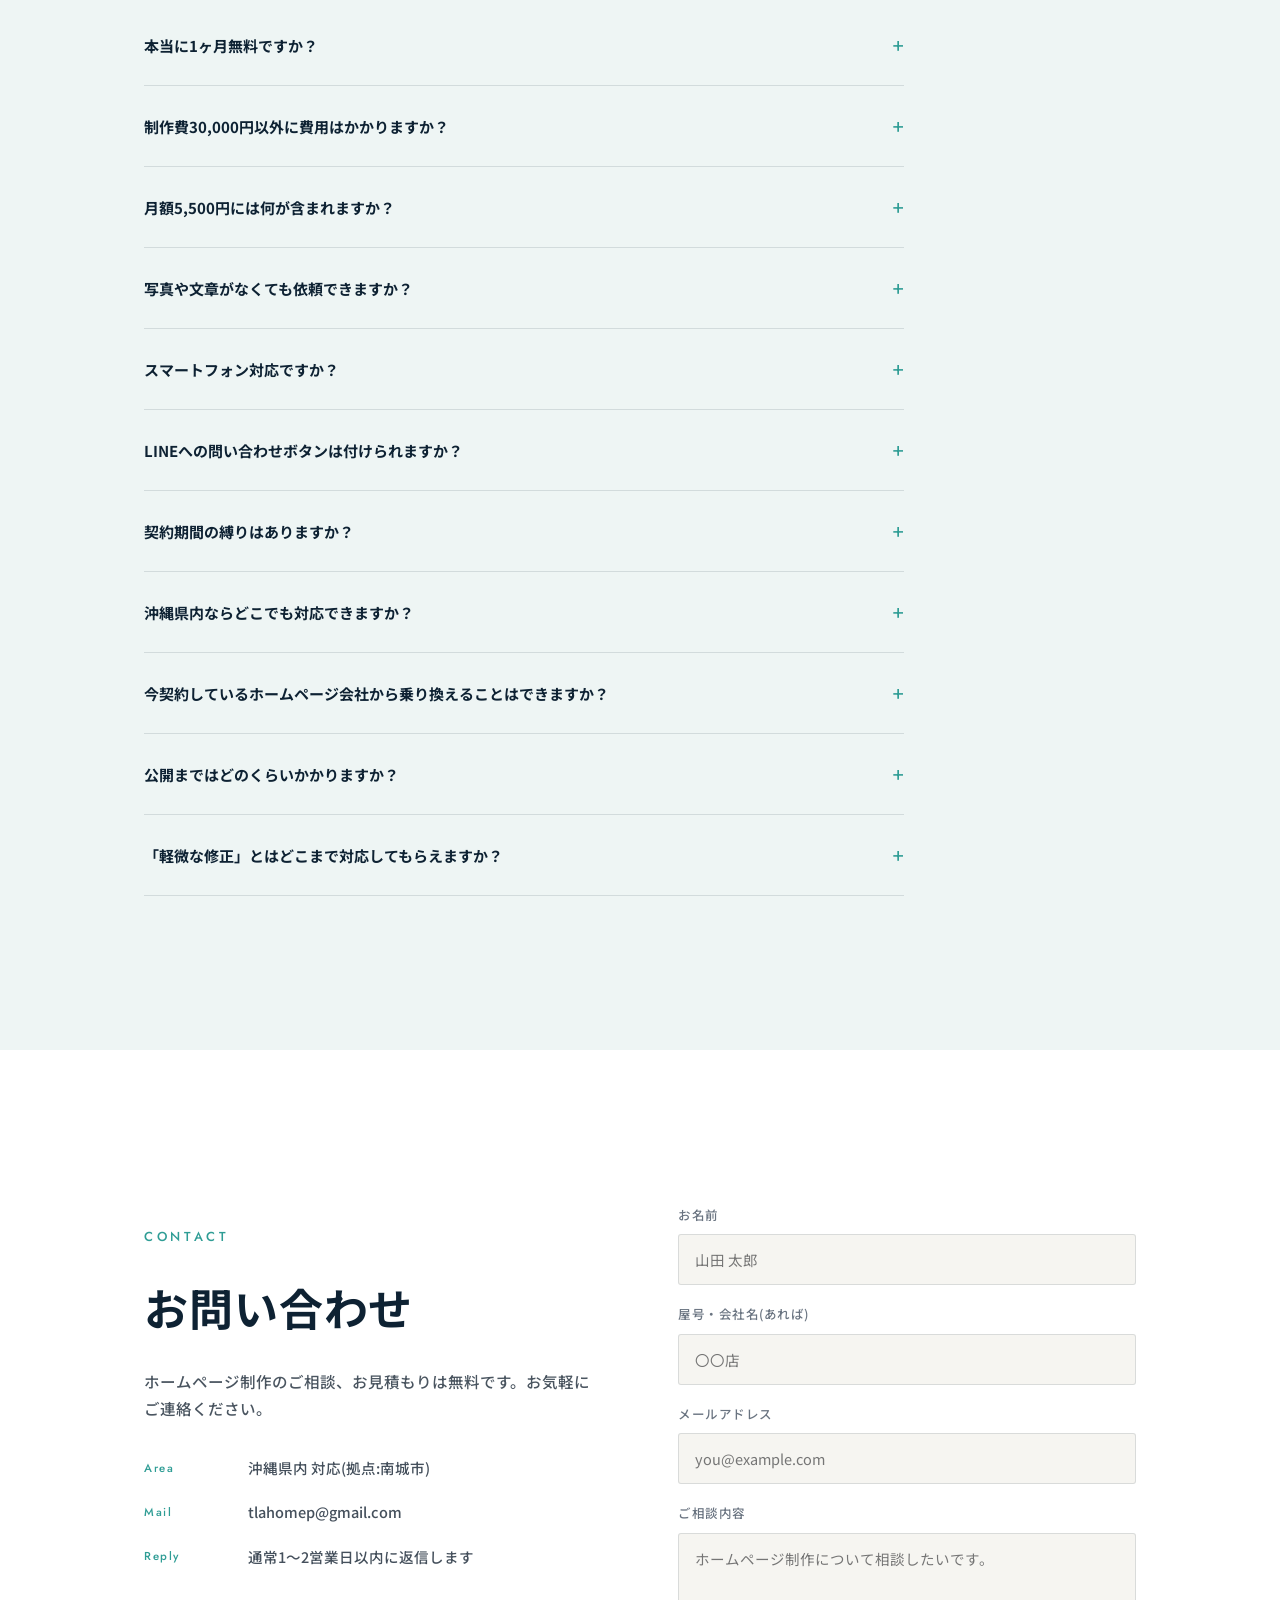
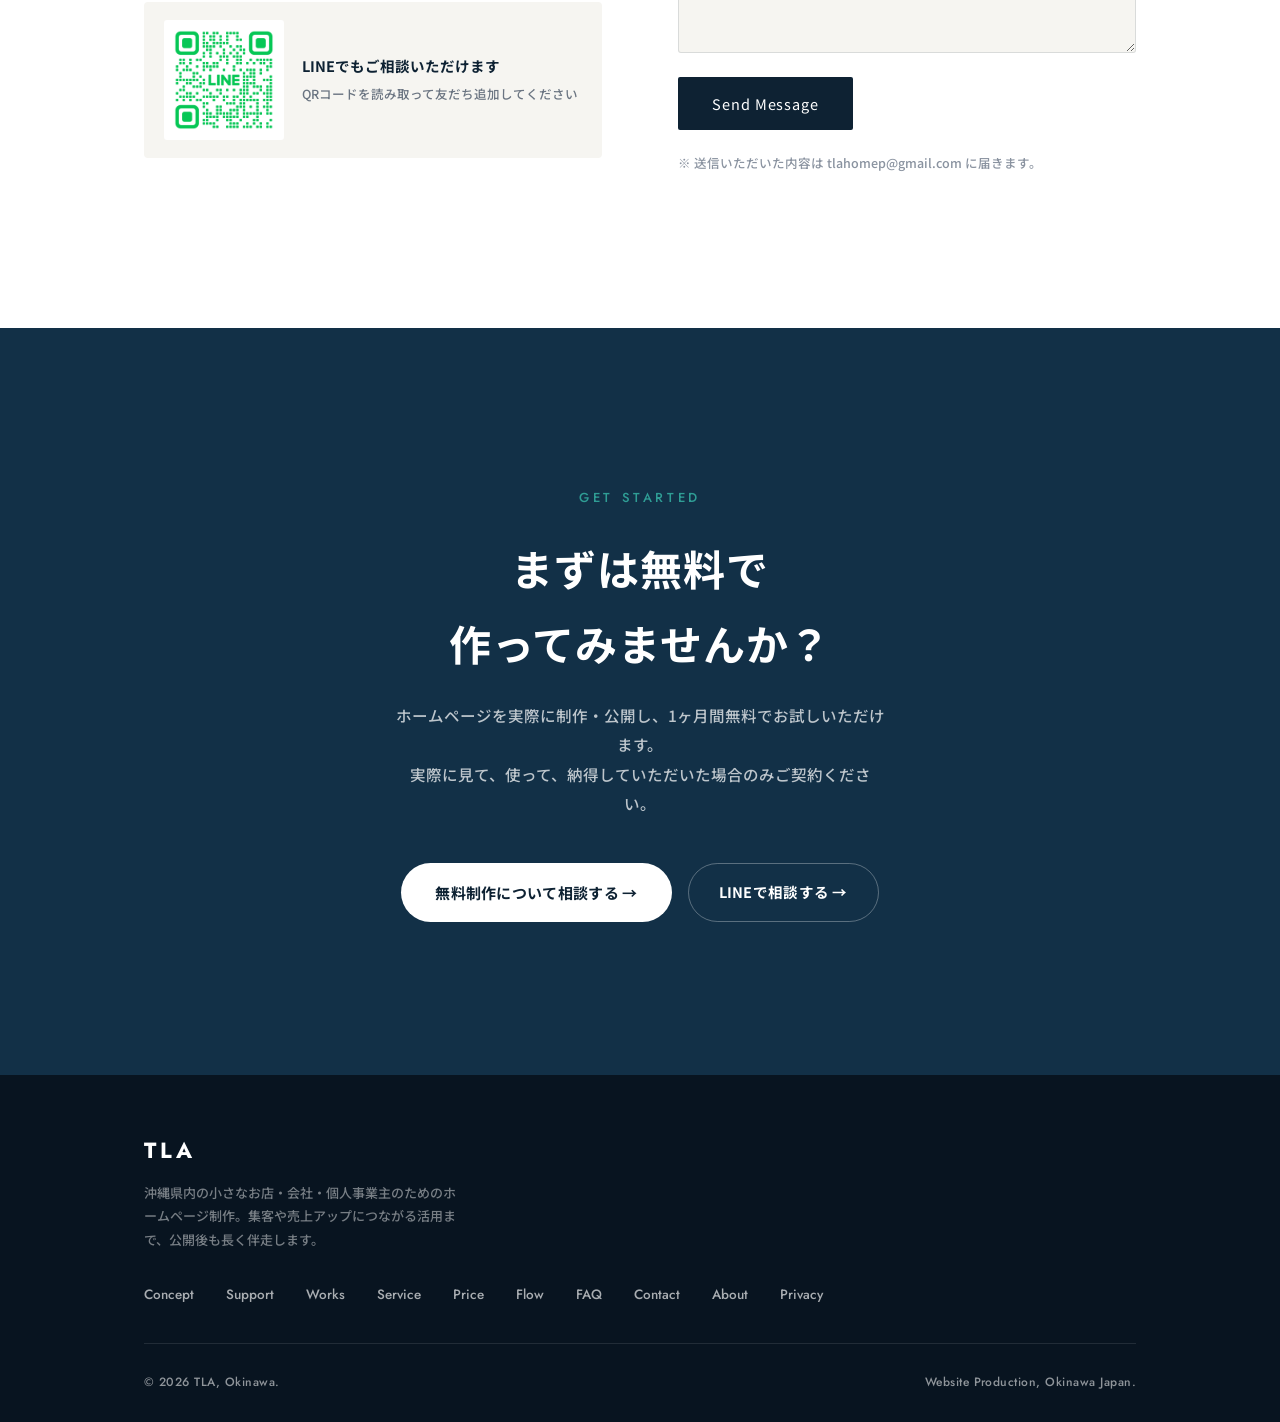
==== commit 1b1809e0: "サービス・料金・実績・運営者情報・プライバシーポリシーページを追加しSEO拡張 - /service/ /pricing/ /works/ /about/ /privacy/ を新規追加(既存の公開情" ====
--- a/index.html
+++ b/index.html
@@ -3,8 +3,8 @@
 <head>
 <meta charset="UTF-8">
 <meta name="viewport" content="width=device-width, initial-scale=1.0">
-<title>沖縄のホームページ制作 TLA｜制作費3万円・1ヶ月無料</title>
-<meta name="description" content="沖縄県の小規模事業者・個人事業主向けホームページ制作。制作費30,000円、月額5,500円。スマホ対応・お問い合わせ・LINE・Googleマップ・基本SEO対応。まずは1ヶ月無料でお試しいただけます。">
+<title>沖縄のホームページ制作TLA｜個人事業主向け・制作費3万円/1ヶ月無料</title>
+<meta name="description" content="沖縄県の小規模事業者・個人事業主向けのホームページ制作サービスTLA。制作費30,000円、月額5,500円。スマホ対応やお問い合わせ機能を備え、まずは1ヶ月無料でお試しいただけます。">
 <link rel="canonical" href="https://okinawa-tla-homepage.netlify.app/">
 <meta name="theme-color" content="#0e2233">
 <meta name="google-site-verification" content="1mg3R8BGwBovq8a1gBfkSIv4Iu7BbKoxie0ZHGPCuB4" />
@@ -14,16 +14,24 @@
 <meta property="og:locale" content="ja_JP">
 <meta property="og:site_name" content="TLA">
 <meta property="og:url" content="https://okinawa-tla-homepage.netlify.app/">
-<meta property="og:title" content="沖縄のホームページ制作 TLA｜制作費3万円・1ヶ月無料">
-<meta property="og:description" content="沖縄県の小規模事業者・個人事業主向けホームページ制作。制作費30,000円、月額5,500円。まずは制作・公開し、1ヶ月無料でお試しいただけます。">
+<meta property="og:title" content="沖縄のホームページ制作TLA｜個人事業主向け・制作費3万円/1ヶ月無料">
+<meta property="og:description" content="沖縄県の小規模事業者・個人事業主向けのホームページ制作サービスTLA。制作費30,000円、月額5,500円。まずは制作・公開し、1ヶ月無料でお試しいただけます。">
+<meta property="og:image" content="https://okinawa-tla-homepage.netlify.app/images/og-image.jpg">
+<meta property="og:image:width" content="1200">
+<meta property="og:image:height" content="630">
+<meta property="og:image:alt" content="TLA｜沖縄のホームページ制作 小さな会社・個人事業主に。">
 
 <!-- Twitter -->
-<meta name="twitter:card" content="summary">
-<meta name="twitter:title" content="沖縄のホームページ制作 TLA｜制作費3万円・1ヶ月無料">
-<meta name="twitter:description" content="沖縄県の小規模事業者・個人事業主向けホームページ制作。制作費30,000円、月額5,500円。まずは制作・公開し、1ヶ月無料でお試しいただけます。">
+<meta name="twitter:card" content="summary_large_image">
+<meta name="twitter:title" content="沖縄のホームページ制作TLA｜個人事業主向け・制作費3万円/1ヶ月無料">
+<meta name="twitter:description" content="沖縄県の小規模事業者・個人事業主向けのホームページ制作サービスTLA。制作費30,000円、月額5,500円。まずは制作・公開し、1ヶ月無料でお試しいただけます。">
+<meta name="twitter:image" content="https://okinawa-tla-homepage.netlify.app/images/og-image.jpg">
 
 <!-- Favicon -->
-<link rel="icon" type="image/png" href="images/logo.png">
+<link rel="icon" type="image/svg+xml" href="images/favicon.svg">
+<link rel="icon" type="image/png" sizes="32x32" href="images/favicon-32.png">
+<link rel="apple-touch-icon" sizes="180x180" href="images/favicon-180.png">
+<link rel="manifest" href="site.webmanifest">
 
 <link rel="preconnect" href="https://fonts.googleapis.com">
 <link rel="preconnect" href="https://fonts.gstatic.com" crossorigin>
@@ -48,11 +56,82 @@
     "addressLocality": "南城市",
     "addressRegion": "沖縄県",
     "addressCountry": "JP"
-  }
+  },
+  "logo": "https://okinawa-tla-homepage.netlify.app/images/favicon-180.png",
+  "image": "https://okinawa-tla-homepage.netlify.app/images/og-image.jpg",
+  "sameAs": [
+    "https://line.me/R/ti/p/@527yvzvj"
+  ]
+}
+</script>
+
+<script type="application/ld+json">
+{
+  "@context": "https://schema.org",
+  "@type": "FAQPage",
+  "mainEntity": [
+    {
+      "@type": "Question",
+      "name": "本当に1ヶ月無料ですか？",
+      "acceptedAnswer": { "@type": "Answer", "text": "はい。制作・公開から1ヶ月間は、制作費・管理費とも一切発生しません。実際にホームページをお使いいただいた上でご判断ください。" }
+    },
+    {
+      "@type": "Question",
+      "name": "制作費30,000円以外に費用はかかりますか？",
+      "acceptedAnswer": { "@type": "Answer", "text": "いいえ。ご契約後も、更新や軽微な修正は月額5,500円に含まれており、追加費用はかかりません。大幅なページ追加・機能追加など大掛かりな制作が必要な場合のみ、別途ご相談・お見積もりとなります。" }
+    },
+    {
+      "@type": "Question",
+      "name": "月額5,500円には何が含まれますか？",
+      "acceptedAnswer": { "@type": "Answer", "text": "サーバー管理、ホームページの維持管理のほか、文章変更・写真差し替え・営業時間や料金の変更・お知らせ追加・軽微なレイアウト修正・お問い合わせフォーム管理まで、公開後の更新はすべて含まれます。" }
+    },
+    {
+      "@type": "Question",
+      "name": "写真や文章がなくても依頼できますか？",
+      "acceptedAnswer": { "@type": "Answer", "text": "はい。ご相談いただければ、写真・文章の準備についてもサポートします。何もない状態からのご相談も歓迎です。" }
+    },
+    {
+      "@type": "Question",
+      "name": "スマートフォン対応ですか？",
+      "acceptedAnswer": { "@type": "Answer", "text": "はい。すべてのホームページは、スマートフォンで見ても崩れないレスポンシブデザインで制作しています。" }
+    },
+    {
+      "@type": "Question",
+      "name": "LINEへの問い合わせボタンは付けられますか？",
+      "acceptedAnswer": { "@type": "Answer", "text": "はい。LINE公式アカウントをお持ちであれば、ホームページからそのまま友だち追加・お問い合わせいただける導線を設置できます。" }
+    },
+    {
+      "@type": "Question",
+      "name": "契約期間の縛りはありますか？",
+      "acceptedAnswer": { "@type": "Answer", "text": "ありません。1ヶ月単位でいつでも解約できます。解約をお申し付けいただいた月の月額料金を最後に、翌月以降の料金は発生しません。" }
+    },
+    {
+      "@type": "Question",
+      "name": "沖縄県内ならどこでも対応できますか？",
+      "acceptedAnswer": { "@type": "Answer", "text": "はい。沖縄県内であれば対応可能です。直接お伺いしての打ち合わせもご相談いただけます。" }
+    },
+    {
+      "@type": "Question",
+      "name": "今契約しているホームページ会社から乗り換えることはできますか？",
+      "acceptedAnswer": { "@type": "Answer", "text": "可能です。ただし、現在のホームページやドメインの引き継ぎは行っておらず、新しくゼロから制作する形になります。今契約中のホームページ会社との解約手続きは、お客様ご自身でお願いいたします。" }
+    },
+    {
+      "@type": "Question",
+      "name": "公開まではどのくらいかかりますか？",
+      "acceptedAnswer": { "@type": "Answer", "text": "お問い合わせから最短2週間ほどが目安です。素材のご準備状況により前後します。" }
+    },
+    {
+      "@type": "Question",
+      "name": "「軽微な修正」とはどこまで対応してもらえますか？",
+      "acceptedAnswer": { "@type": "Answer", "text": "文章の言い回し、写真の差し替え、価格・営業時間などの情報修正、レイアウトの微調整など、軽微な内容であれば対応する範囲を限定せずご依頼いただけます。大幅なデザイン変更やページの新規追加など、大掛かりな制作が必要な場合は別途ご相談・お見積もりとなります。" }
+    }
+  ]
 }
 </script>
 </head>
 <body>
+
+<a href="#top" class="skip-link">メインコンテンツへ移動</a>
 
 <header class="site-header" id="siteHeader">
   <a href="#top" class="logo">TLA<span class="logo-sub">ーホームページ制作</span></a>
@@ -212,14 +291,17 @@
           ホームページ作成事例
         </h2>
         <p class="works-subtitle">業種や事業内容に合わせたホームページを制作します</p>
-        <p class="section-lead">お店や会社の雰囲気、サービス内容、お客様に伝えたいことを丁寧にヒアリングし、それぞれの事業に合ったホームページを制作します。オーナー様のイメージを大切にしながら、地元のお客様に届くホームページ作りを行っています。</p>
+        <p class="section-lead">お店や会社の雰囲気、サービス内容、お客様に伝えたいことを丁寧にヒアリングし、それぞれの事業に合ったホームページを制作します。オーナー様のイメージを大切にしながら、地元のお客様に届くホームページ作りを行っています。<a href="/works/" class="inline-link">制作実績・制作サンプルの一覧はこちら</a></p>
       </div>
 
       <div class="works-grid">
         <a href="https://raize-hair-buzz.netlify.app/" target="_blank" rel="noopener" class="work-card is-ready reveal">
           <span class="work-badge work-badge--real">実績</span>
           <div class="work-thumb">
-            <img src="images/works-raize-hair-buzz.jpg" alt="RAIZE HAIR BUZZ トップページ" width="1600" height="1000" loading="lazy">
+            <picture>
+              <source srcset="images/works-raize-hair-buzz.avif" type="image/avif">
+              <img src="images/works-raize-hair-buzz.jpg" alt="RAIZE HAIR BUZZ トップページ" width="1600" height="1000" loading="lazy">
+            </picture>
           </div>
           <div class="work-caption">
             <p class="work-caption-title">TLA制作 — RAIZE HAIR BUZZ</p>
@@ -229,7 +311,10 @@
         <a href="https://sea-logient-yogi.netlify.app/" target="_blank" rel="noopener" class="work-card is-ready reveal">
           <span class="work-badge work-badge--real">実績</span>
           <div class="work-thumb">
-            <img src="images/works-sea-logient.jpg" alt="合同会社Sea LoGient トップページ" width="1600" height="1000" loading="lazy">
+            <picture>
+              <source srcset="images/works-sea-logient.avif" type="image/avif">
+              <img src="images/works-sea-logient.jpg" alt="合同会社Sea LoGient トップページ" width="1600" height="1000" loading="lazy">
+            </picture>
           </div>
           <div class="work-caption">
             <p class="work-caption-title">TLA制作 — Sea LoGient</p>
@@ -239,7 +324,10 @@
         <a href="https://barbers-sample.netlify.app/" target="_blank" rel="noopener" class="work-card work-card--sample reveal">
           <span class="work-badge work-badge--sample">サンプル</span>
           <div class="work-thumb">
-            <img src="images/works-sample-barber.jpg" alt="理容室サンプル トップページ" width="1672" height="941" loading="lazy">
+            <picture>
+              <source srcset="images/works-sample-barber.avif" type="image/avif">
+              <img src="images/works-sample-barber.jpg" alt="理容室サンプル トップページ" width="1672" height="941" loading="lazy">
+            </picture>
           </div>
           <div class="work-caption">
             <p class="work-caption-title">理容室サンプル</p>
@@ -380,7 +468,10 @@
             TLAは、大きな制作会社ではありません。沖縄県南城市を拠点に、県内の小さな会社や個人事業主のホームページ制作を行っています。営業担当→デザイナー→担当者と窓口が変わることなく、最初のご相談から制作・公開、その後の修正まで、私が直接対応します。
           </p>
           <div class="founder-tag">
-            <img src="images/logo-mark.png" alt="TLA ロゴ" class="mark" width="52" height="52" loading="lazy">
+            <picture>
+              <source srcset="images/logo-mark.avif" type="image/avif">
+              <img src="images/logo-mark.png" alt="TLA ロゴ" class="mark" width="52" height="52" loading="lazy">
+            </picture>
             <div>
               <p class="name">比嘉太一朗</p>
               <p class="role">TLA代表 / 沖縄県南城市</p>
@@ -440,6 +531,7 @@
         <div class="include-card reveal"><span class="include-icon" aria-hidden="true"><svg viewBox="0 0 24 24" fill="none" stroke="currentColor" stroke-width="2.4" stroke-linecap="round" stroke-linejoin="round"><path d="M5 12l5 5L19 7"/></svg></span><p>SSL対応</p></div>
         <div class="include-card reveal"><span class="include-icon" aria-hidden="true"><svg viewBox="0 0 24 24" fill="none" stroke="currentColor" stroke-width="2.4" stroke-linecap="round" stroke-linejoin="round"><path d="M5 12l5 5L19 7"/></svg></span><p>公開作業</p></div>
       </div>
+      <p class="section-cta-link reveal"><a href="/service/">サービス内容の詳しいご案内はこちら →</a></p>
     </div>
   </section>
 
@@ -506,6 +598,7 @@
           <li>契約は1ヶ月単位、縛りなし</li>
         </ul>
       </div>
+      <p class="section-cta-link reveal"><a href="/pricing/">料金プランの詳しいご案内はこちら →</a></p>
     </div>
   </section>
 
@@ -685,10 +778,6 @@
   </section>
 
   <div class="sp-ctabar">
-    <a href="#" class="sp-ctabar-btn sp-ctabar-btn--tel" data-tel-link>
-      <svg viewBox="0 0 24 24" fill="none" stroke="currentColor" stroke-width="2" stroke-linecap="round" stroke-linejoin="round" aria-hidden="true"><path d="M22 16.92v3a2 2 0 0 1-2.18 2 19.8 19.8 0 0 1-8.63-3.07 19.5 19.5 0 0 1-6-6 19.8 19.8 0 0 1-3.07-8.67A2 2 0 0 1 4.11 2h3a2 2 0 0 1 2 1.72c.13.96.36 1.9.68 2.81a2 2 0 0 1-.45 2.11L8.09 9.91a16 16 0 0 0 6 6l1.27-1.27a2 2 0 0 1 2.11-.45c.91.32 1.85.55 2.81.68A2 2 0 0 1 22 16.92z"/></svg>
-      <span>電話</span>
-    </a>
     <a href="#" class="sp-ctabar-btn sp-ctabar-btn--line" data-line-link target="_blank" rel="noopener">
       <svg viewBox="0 0 24 24" fill="none" stroke="currentColor" stroke-width="2" stroke-linecap="round" stroke-linejoin="round" aria-hidden="true"><path d="M21 11.5a8.38 8.38 0 0 1-.9 3.8 8.5 8.5 0 0 1-7.6 4.7 8.38 8.38 0 0 1-3.8-.9L3 21l1.9-5.7a8.38 8.38 0 0 1-.9-3.8 8.5 8.5 0 0 1 4.7-7.6 8.38 8.38 0 0 1 3.8-.9h.5a8.48 8.48 0 0 1 8 8v.5z"/></svg>
       <span>LINE</span>
@@ -711,12 +800,14 @@
       <nav class="footer-nav en">
         <a href="#concept">Concept</a>
         <a href="#support">Support</a>
-        <a href="#works">Works</a>
-        <a href="#service">Service</a>
-        <a href="#price">Price</a>
+        <a href="/works/">Works</a>
+        <a href="/service/">Service</a>
+        <a href="/pricing/">Price</a>
         <a href="#flow">Flow</a>
         <a href="#faq">FAQ</a>
         <a href="#contact">Contact</a>
+        <a href="/about/">About</a>
+        <a href="/privacy/">Privacy</a>
       </nav>
     </div>
     <div class="footer-bottom en">
--- a/css/style.css
+++ b/css/style.css
@@ -1669,11 +1669,6 @@
     height: 18px;
   }
 
-  .sp-ctabar-btn--tel {
-    background: var(--color-off);
-    color: var(--color-navy);
-  }
-
   .sp-ctabar-btn--line {
     background: var(--color-teal);
     color: var(--color-white);
@@ -1819,6 +1814,48 @@
 }
 
 /* ==========================================================================
+   Skip link
+   ========================================================================== */
+.skip-link {
+  position: absolute;
+  top: 12px;
+  left: 12px;
+  z-index: 1000;
+  background: var(--color-navy);
+  color: var(--color-white);
+  padding: 12px 20px;
+  border-radius: 6px;
+  font-family: var(--font-jp);
+  font-size: 14px;
+  text-decoration: none;
+  transform: translateY(-150%);
+  transition: transform 0.2s var(--ease);
+}
+
+.skip-link:focus {
+  transform: translateY(0);
+}
+
+/* ==========================================================================
+   Reduced motion
+   ========================================================================== */
+@media (prefers-reduced-motion: reduce) {
+  *,
+  *::before,
+  *::after {
+    animation-duration: 0.01ms !important;
+    animation-iteration-count: 1 !important;
+    transition-duration: 0.01ms !important;
+    scroll-behavior: auto !important;
+  }
+
+  .reveal {
+    opacity: 1;
+    transform: none;
+  }
+}
+
+/* ==========================================================================
    Responsive
    ========================================================================== */
 @media (max-width: 900px) {
@@ -1893,3 +1930,146 @@
     grid-template-columns: 40px 1fr;
   }
 }
+
+/* ==========================================================================
+   Subpages (service / pricing / works / about / privacy)
+   ========================================================================== */
+.breadcrumb {
+  padding: 110px var(--gutter) 0;
+  max-width: var(--container);
+  margin: 0 auto;
+}
+
+.breadcrumb ol {
+  list-style: none;
+  display: flex;
+  flex-wrap: wrap;
+  gap: 6px;
+  font-size: 13px;
+  color: var(--color-navy);
+  opacity: 0.7;
+}
+
+.breadcrumb a {
+  color: inherit;
+  text-decoration: underline;
+}
+
+.breadcrumb li:not(:last-child)::after {
+  content: "/";
+  margin-left: 6px;
+  opacity: 0.5;
+}
+
+.page-hero {
+  padding: 32px var(--gutter) 40px;
+  max-width: var(--container);
+  margin: 0 auto;
+}
+
+.page-hero h1 {
+  font-family: var(--font-jp);
+  font-size: clamp(28px, 4.5vw, 42px);
+  font-weight: 900;
+  color: var(--color-navy);
+  line-height: 1.4;
+}
+
+.page-hero .section-lead {
+  margin-top: 16px;
+  max-width: 640px;
+}
+
+.prose {
+  max-width: 760px;
+}
+
+.prose h2 {
+  font-size: 20px;
+  font-weight: 700;
+  color: var(--color-navy);
+  margin: 40px 0 14px;
+}
+
+.prose h2:first-child {
+  margin-top: 0;
+}
+
+.prose p {
+  line-height: 1.9;
+  margin-bottom: 14px;
+}
+
+.prose ul {
+  padding-left: 1.4em;
+  line-height: 1.9;
+  margin-bottom: 14px;
+}
+
+.prose ul li {
+  list-style: disc;
+}
+
+.info-table {
+  width: 100%;
+  border-collapse: collapse;
+  margin-bottom: 14px;
+}
+
+.info-table th,
+.info-table td {
+  text-align: left;
+  padding: 14px 16px;
+  border-bottom: 1px solid var(--color-line);
+  vertical-align: top;
+}
+
+.info-table th {
+  width: 160px;
+  font-weight: 700;
+  color: var(--color-navy);
+  white-space: nowrap;
+}
+
+.section-cta {
+  margin-top: 40px;
+  display: flex;
+  gap: 16px;
+  flex-wrap: wrap;
+}
+
+.section-cta-link {
+  margin-top: 32px;
+  text-align: center;
+}
+
+.section-cta-link a {
+  color: var(--color-teal);
+  font-weight: 700;
+  text-decoration: underline;
+}
+
+.prose a,
+.inline-link {
+  color: var(--color-teal);
+  text-decoration: underline;
+  font-weight: 700;
+}
+
+@media (max-width: 600px) {
+  .breadcrumb {
+    padding-top: 90px;
+  }
+
+  .info-table th {
+    width: auto;
+    display: block;
+    border-bottom: none;
+    padding-bottom: 4px;
+  }
+
+  .info-table td {
+    display: block;
+    padding-top: 0;
+  }
+}
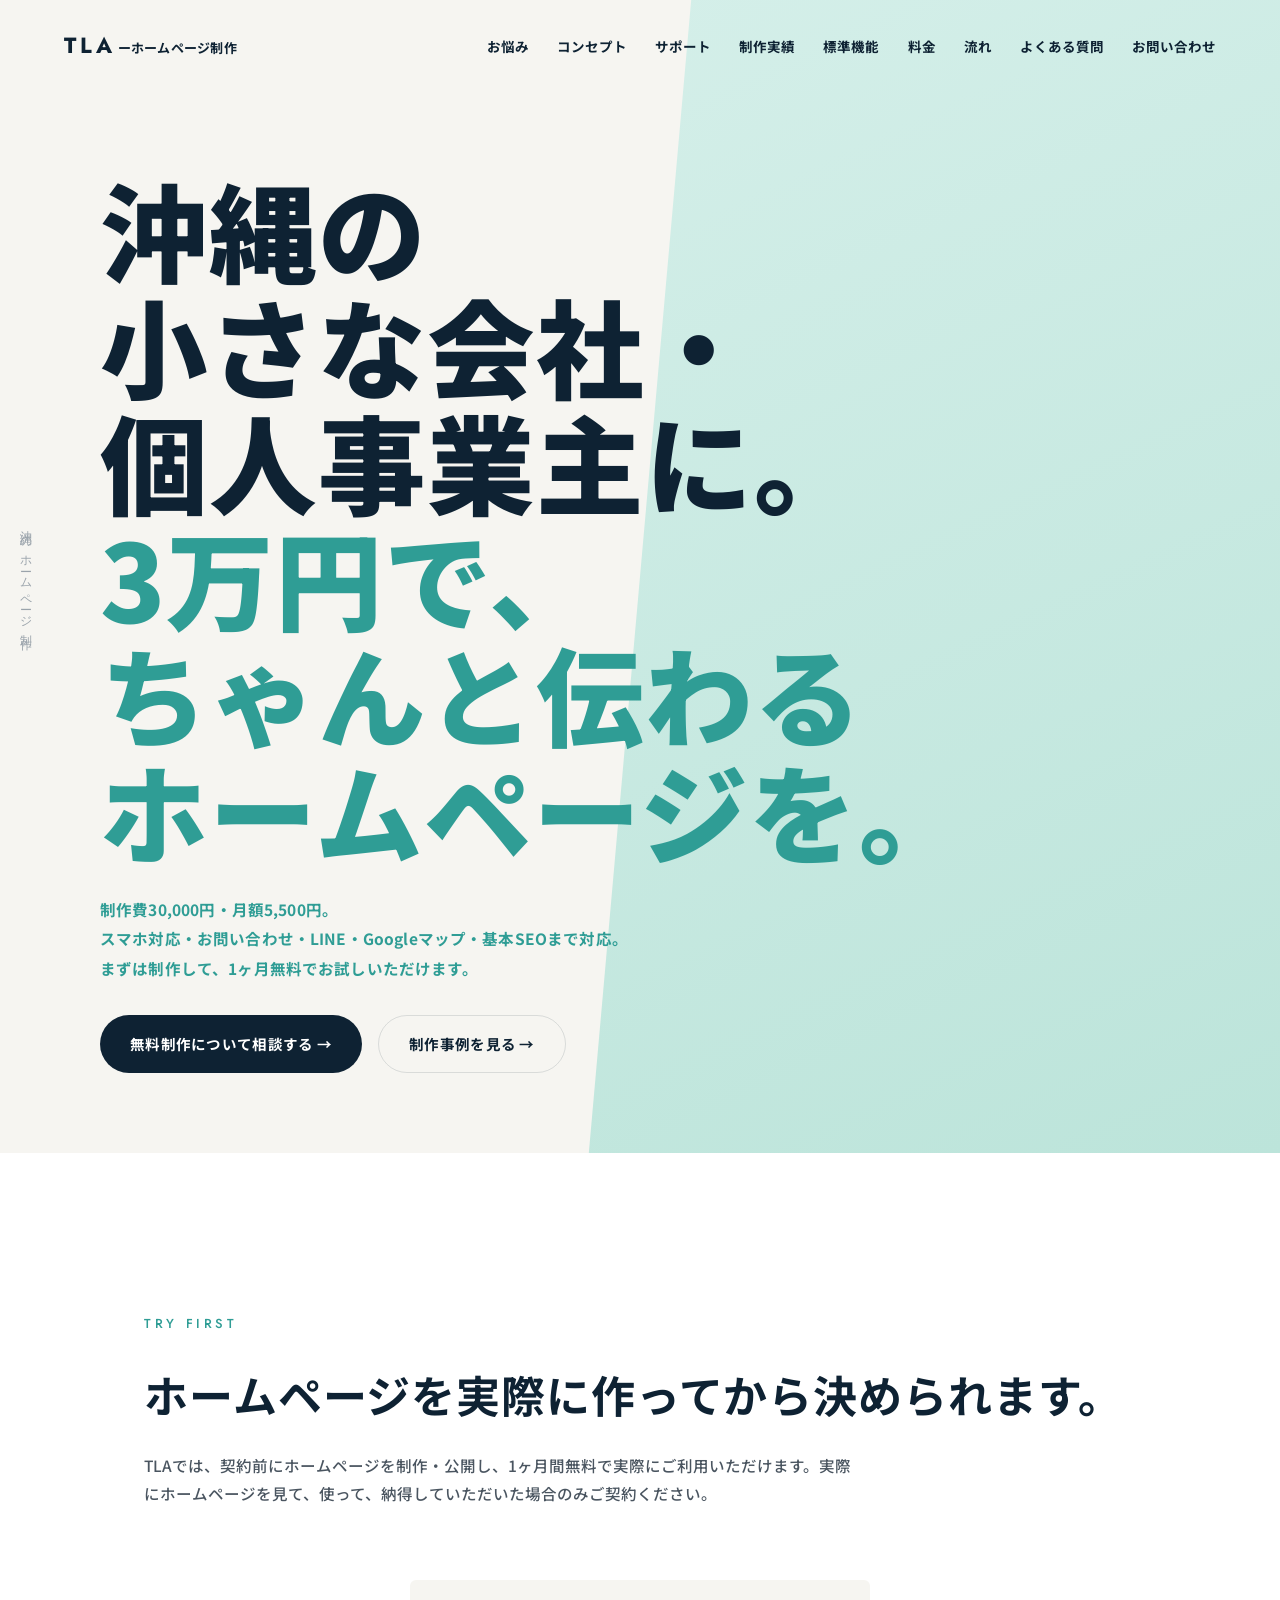
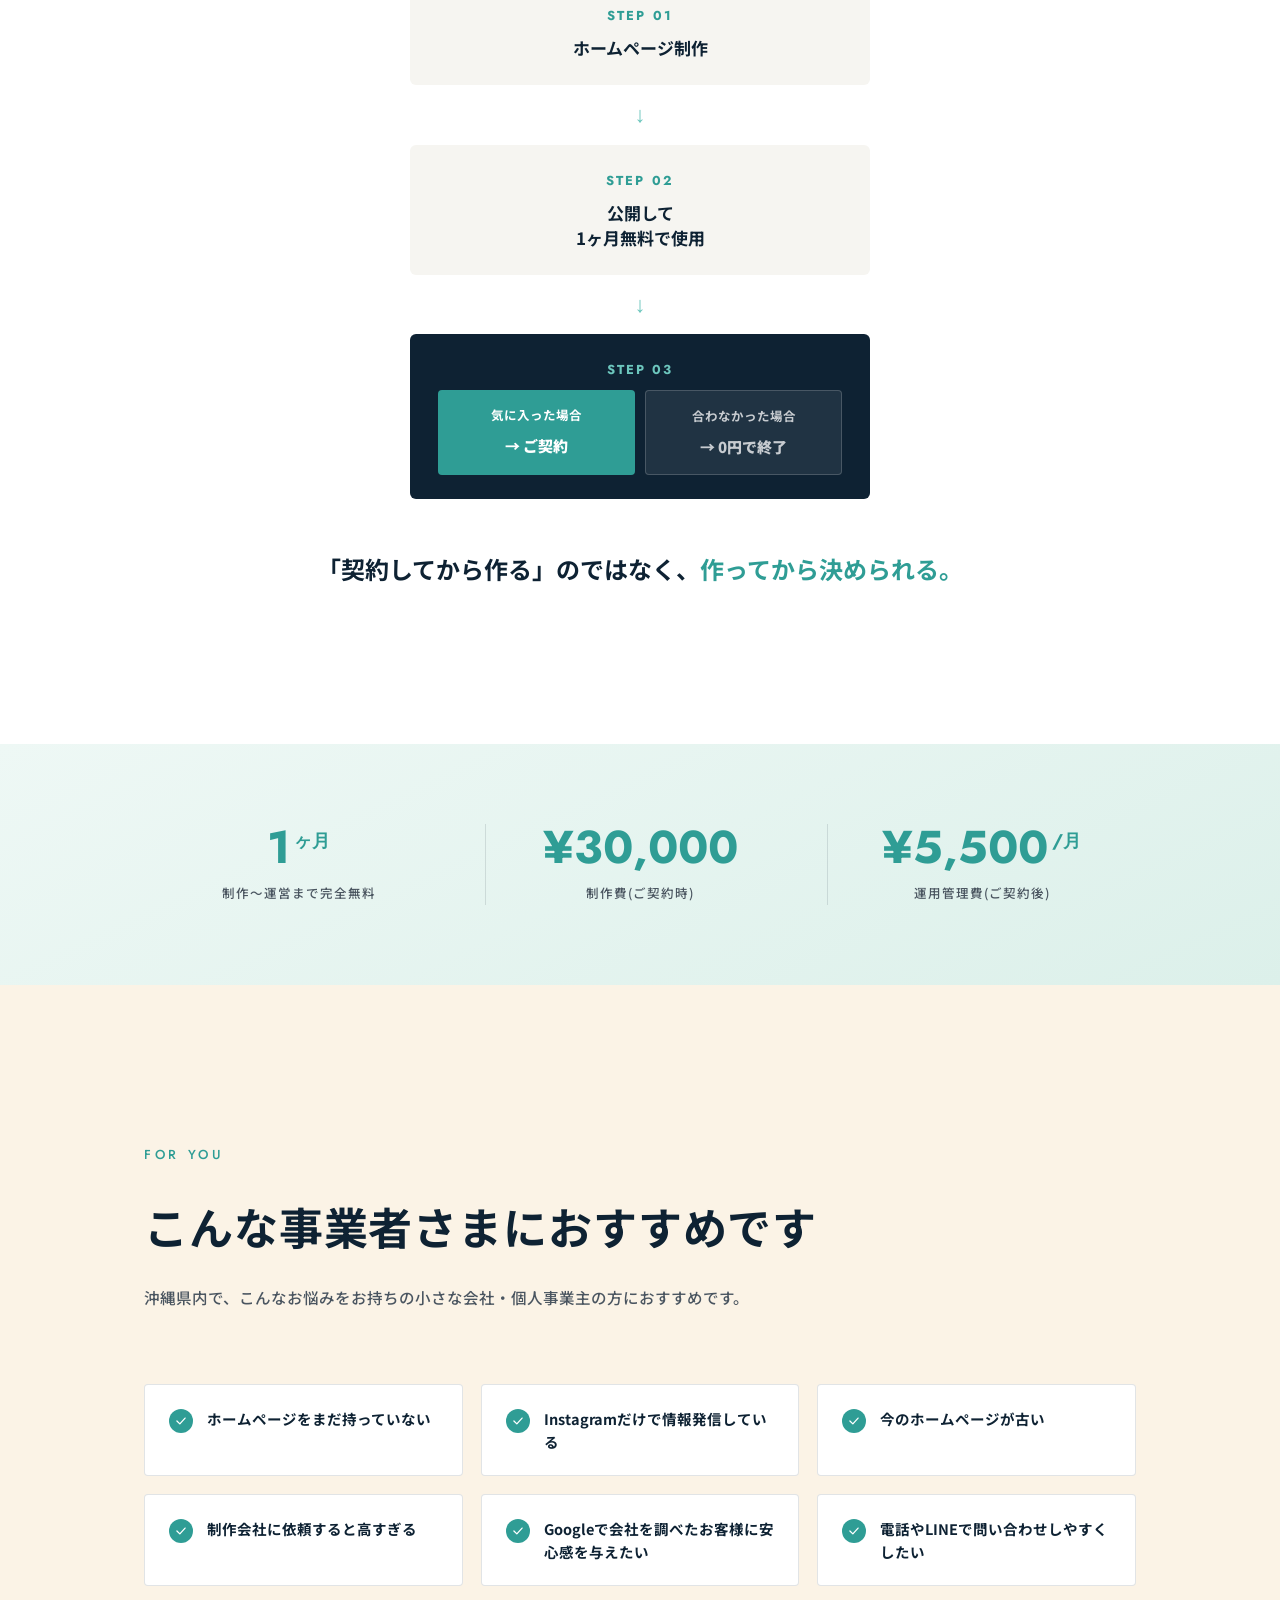
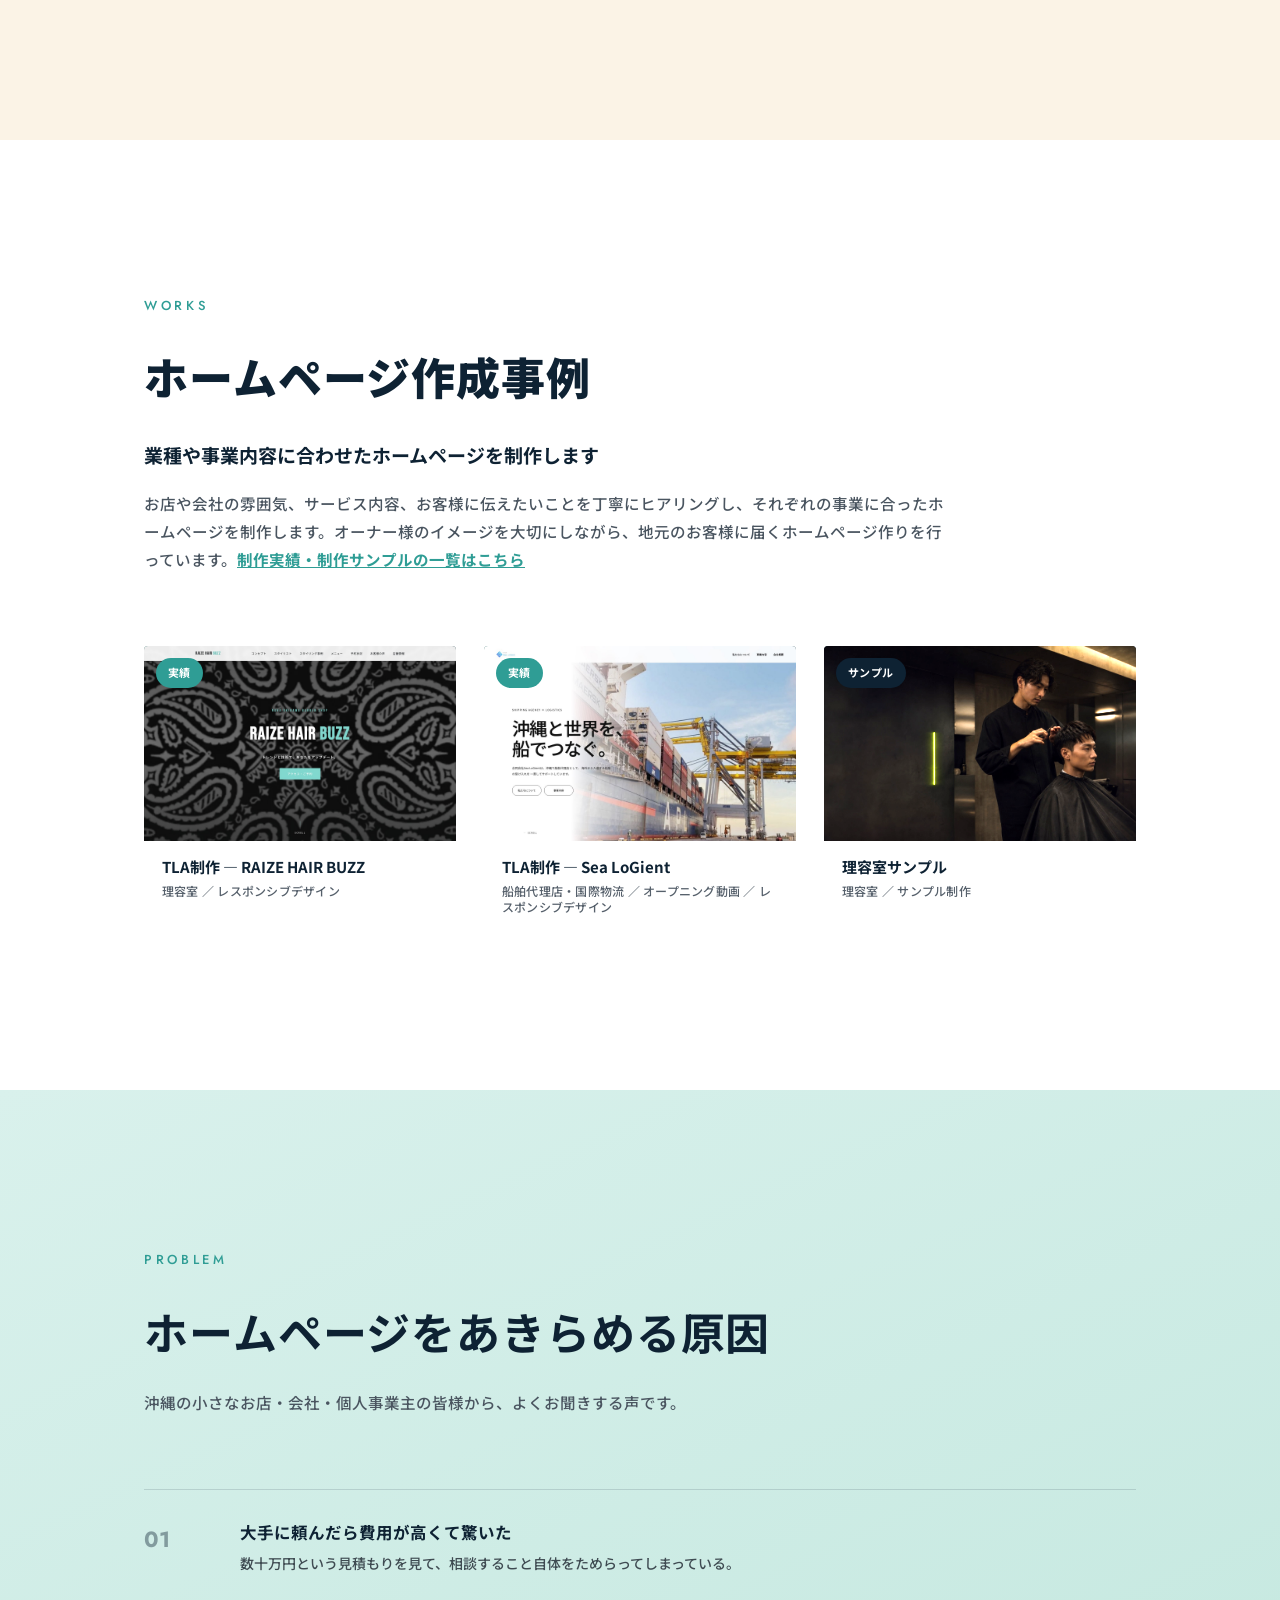
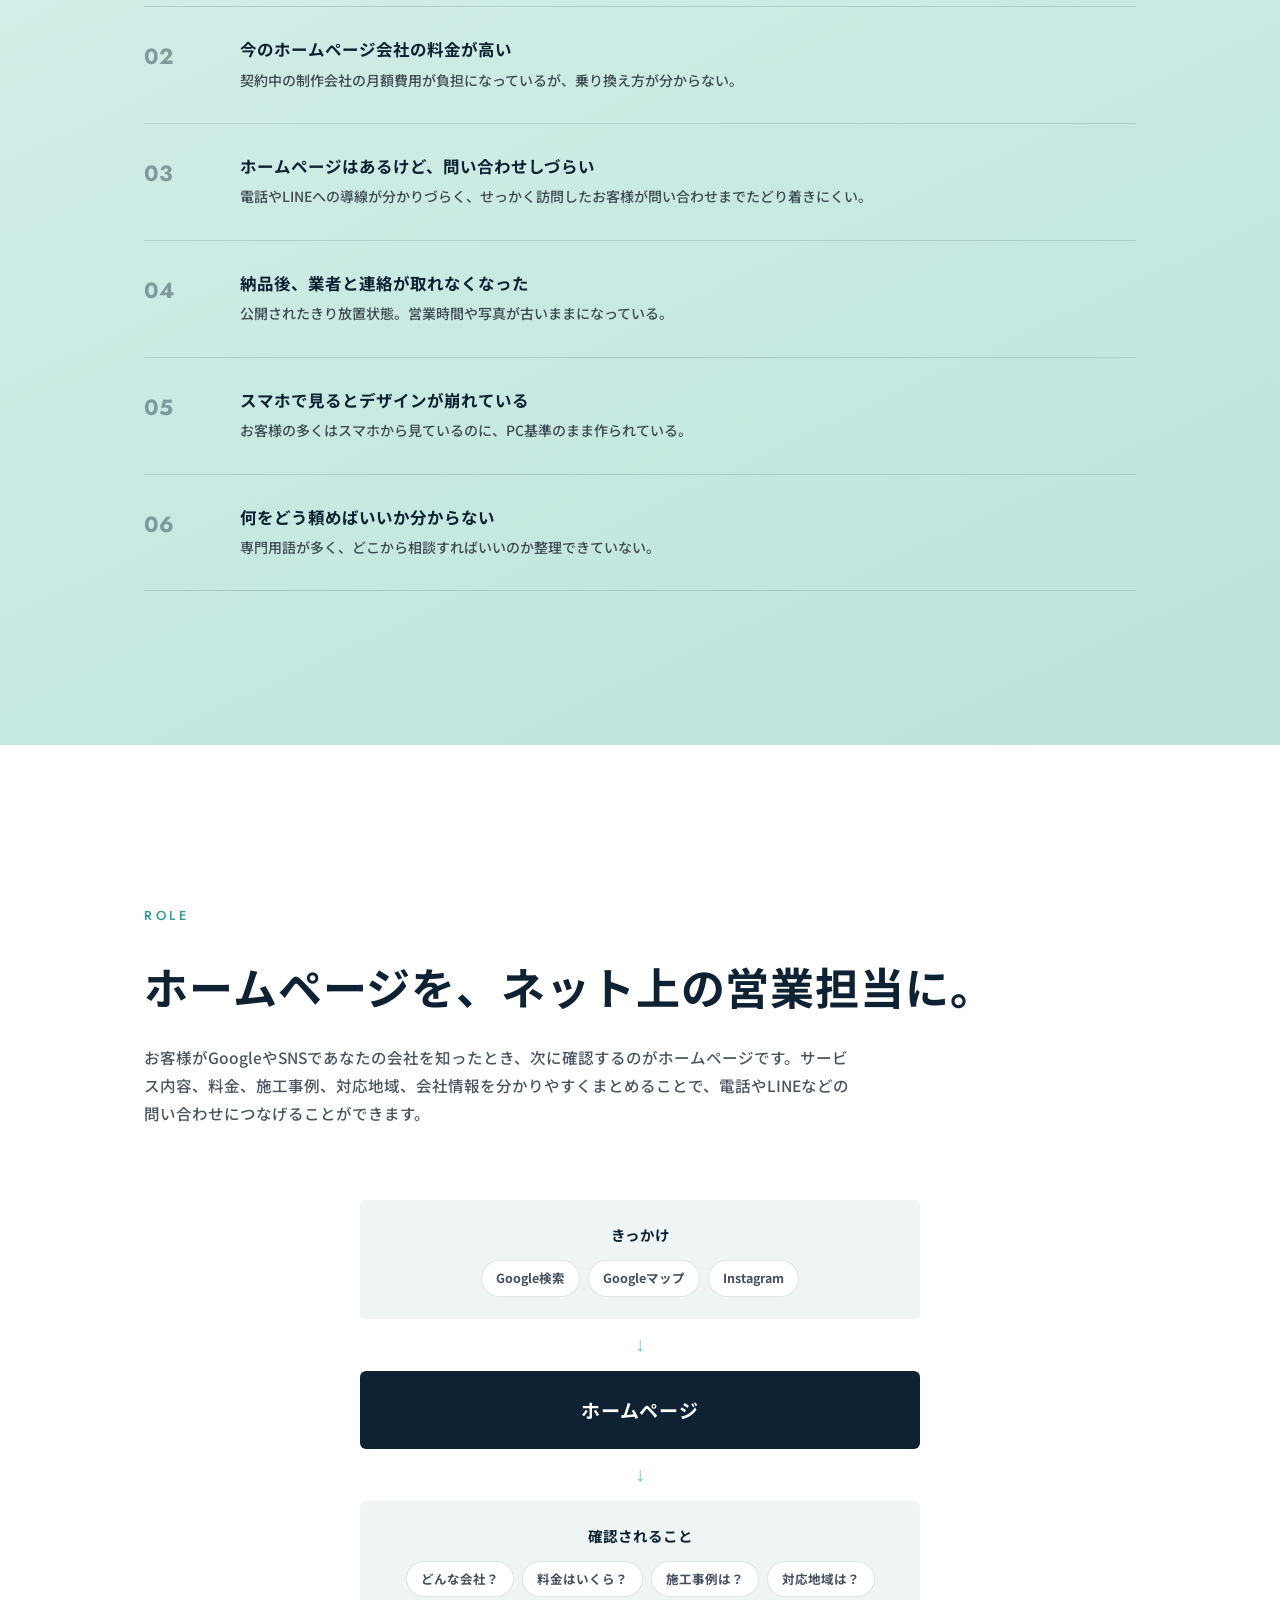
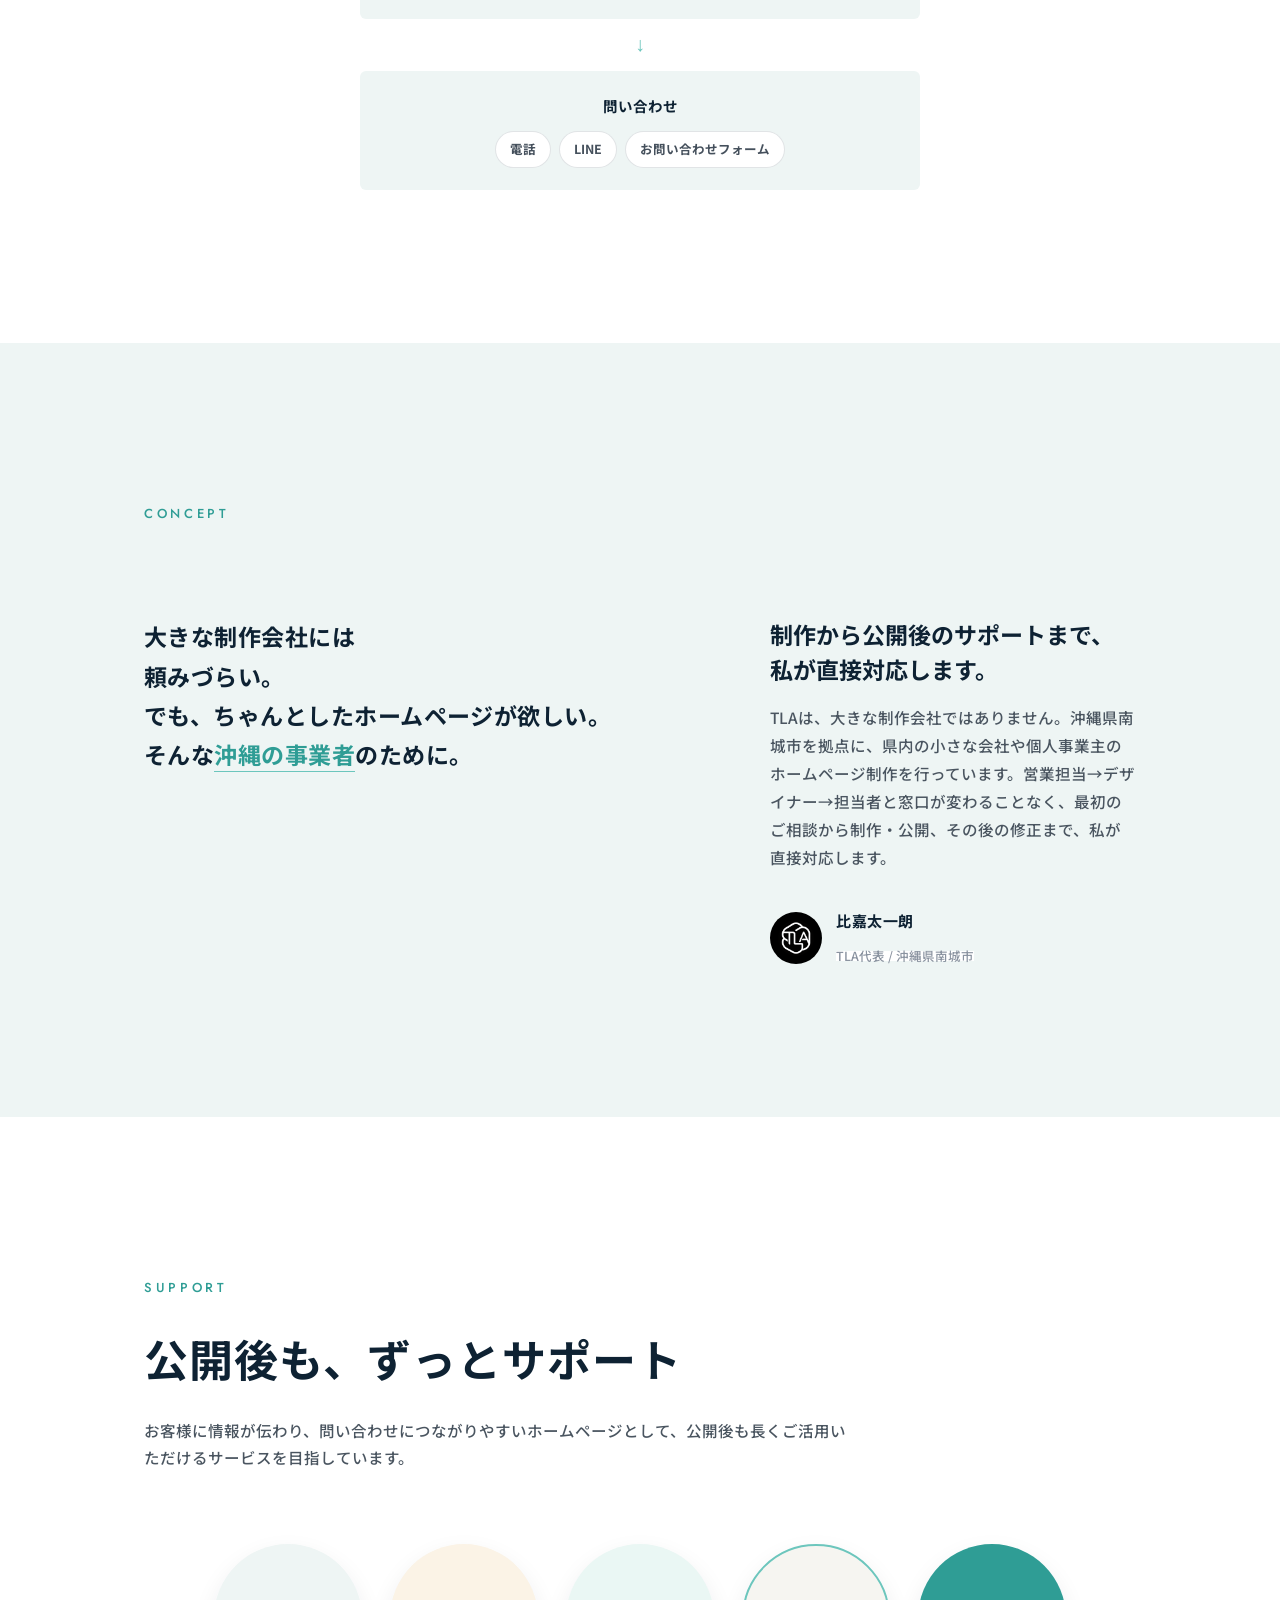
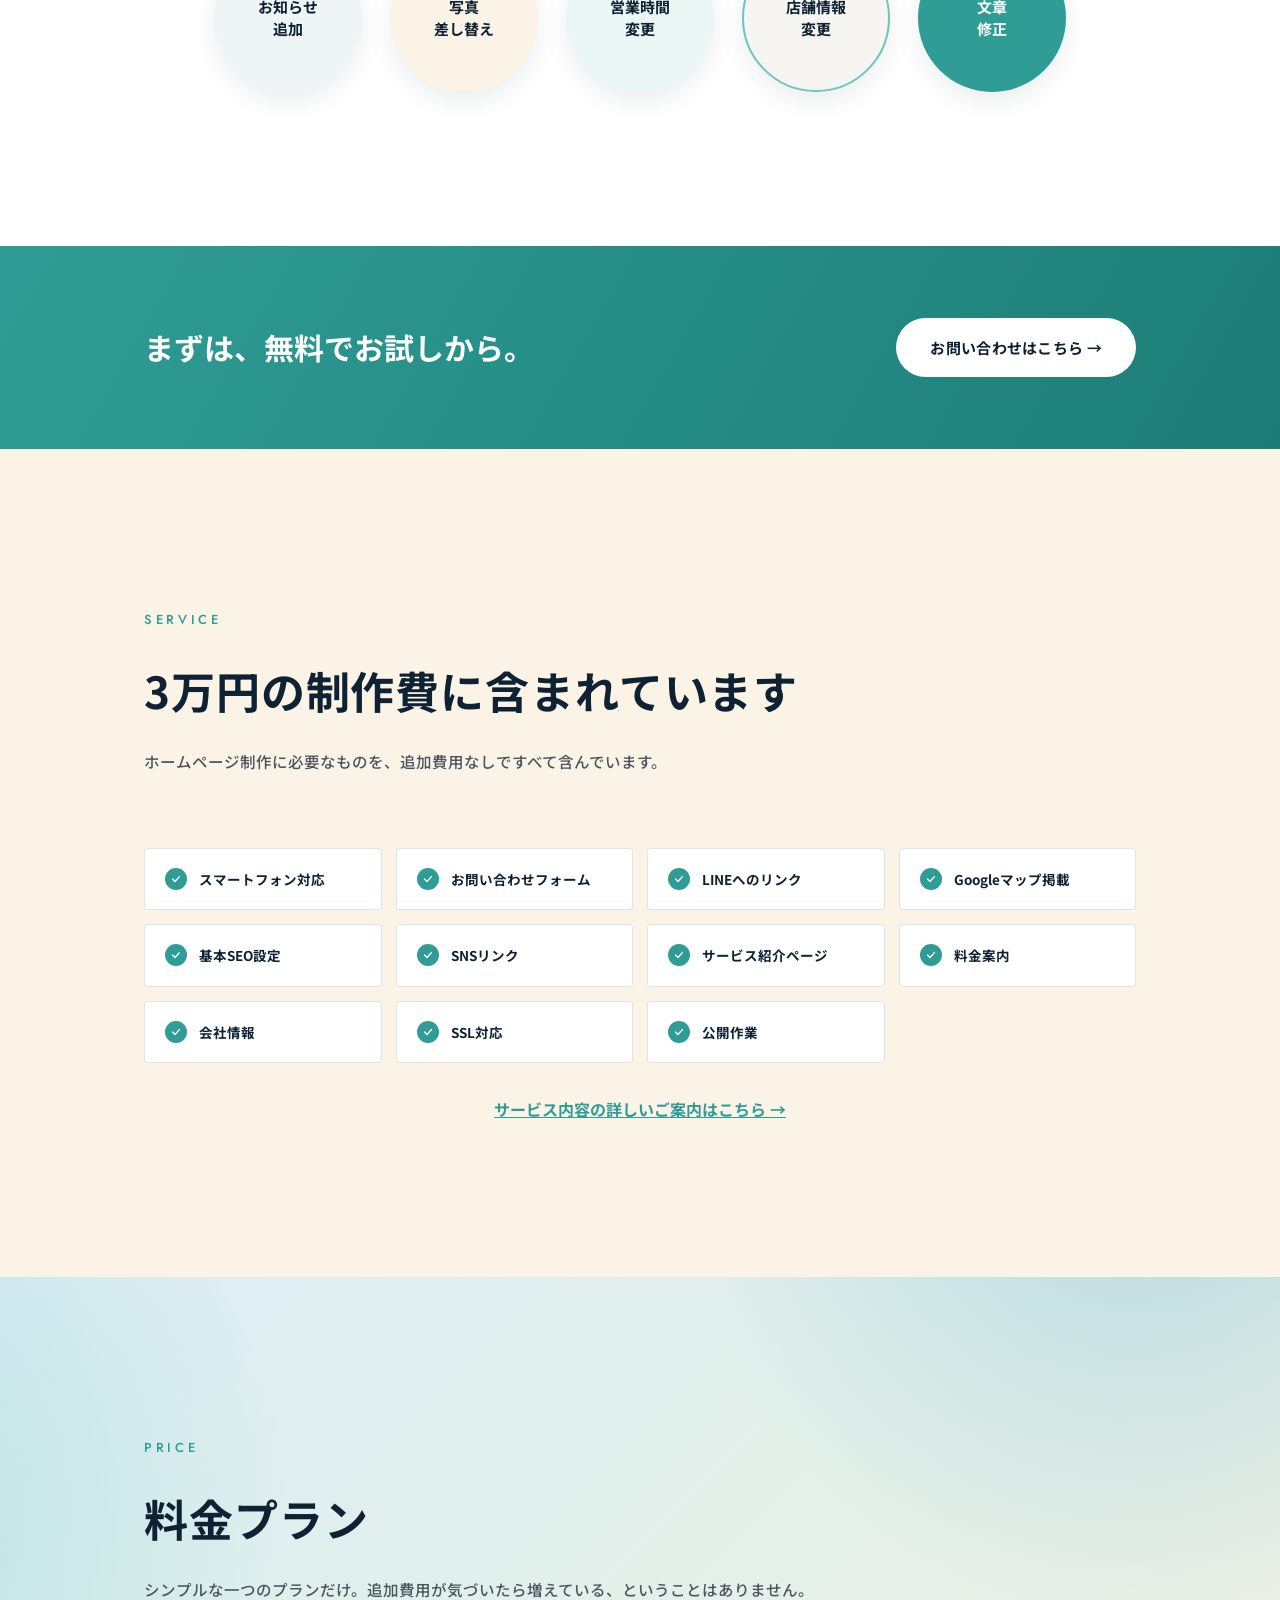
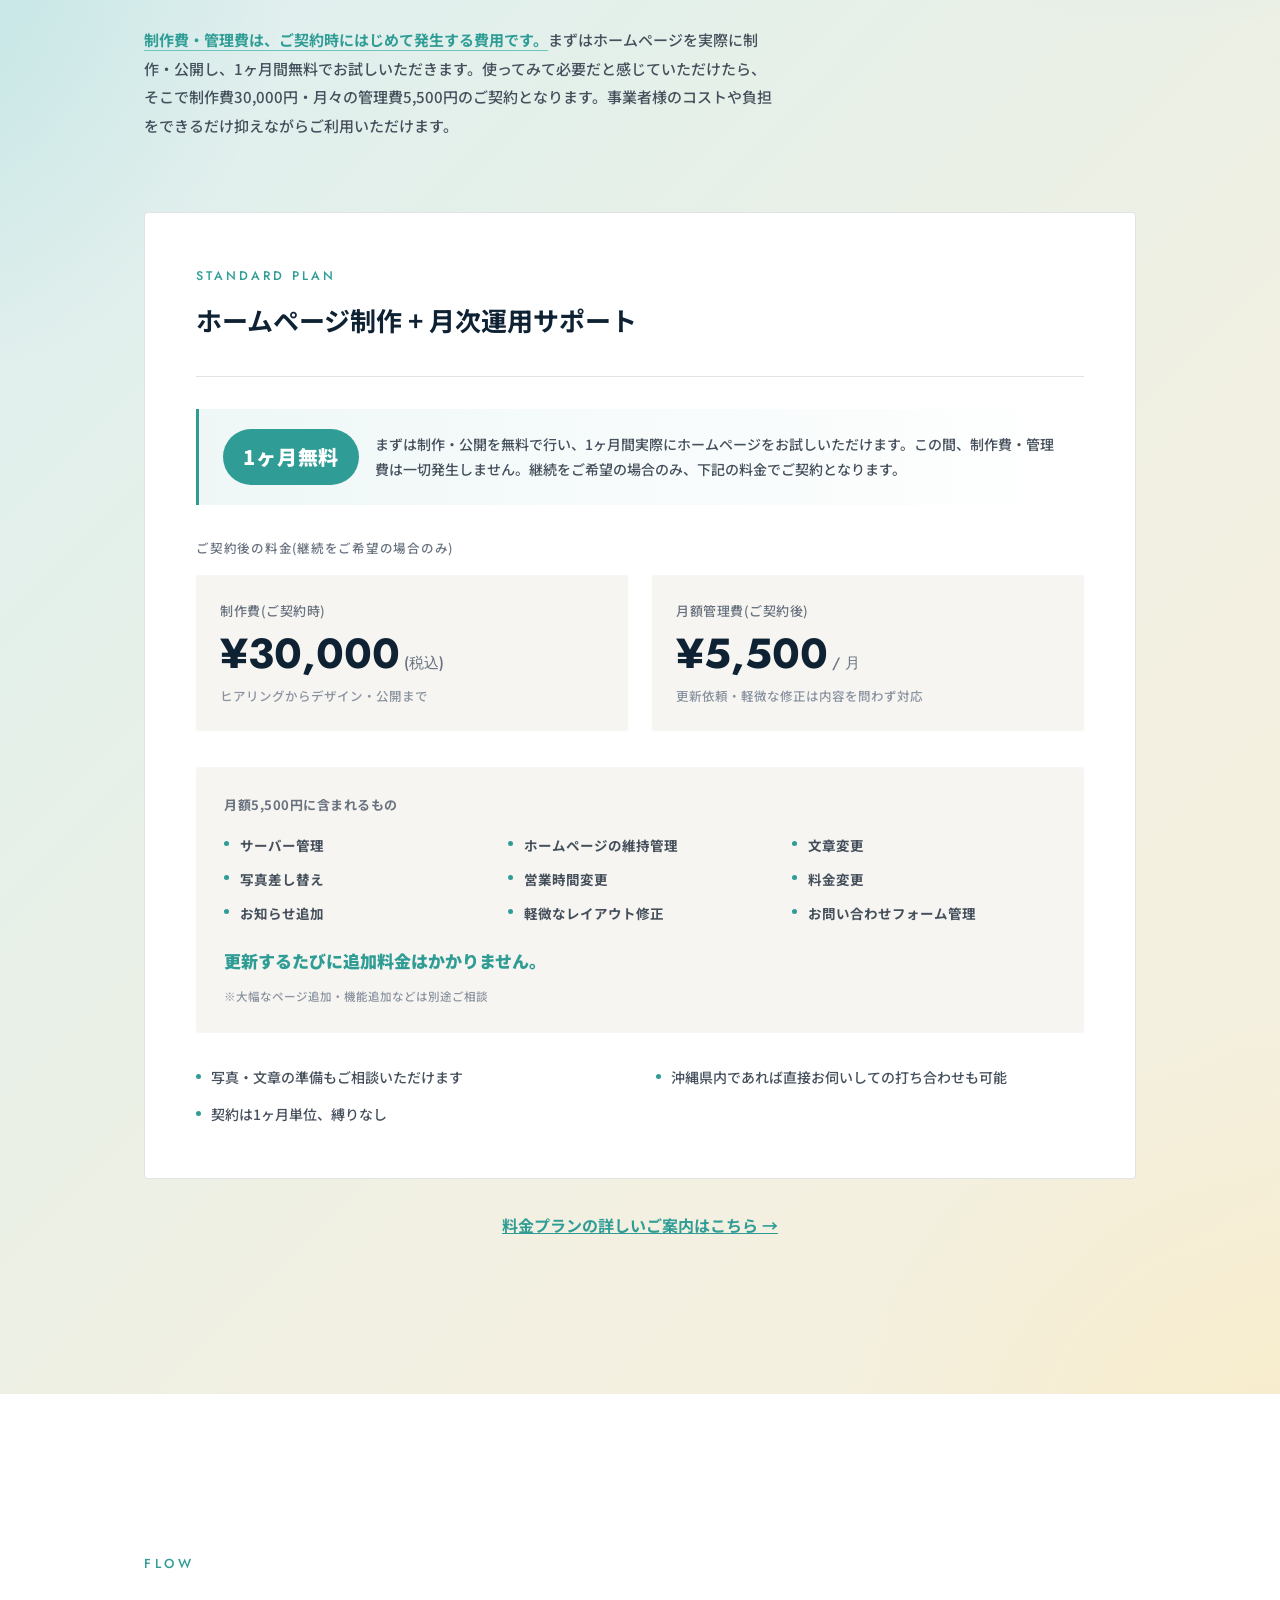
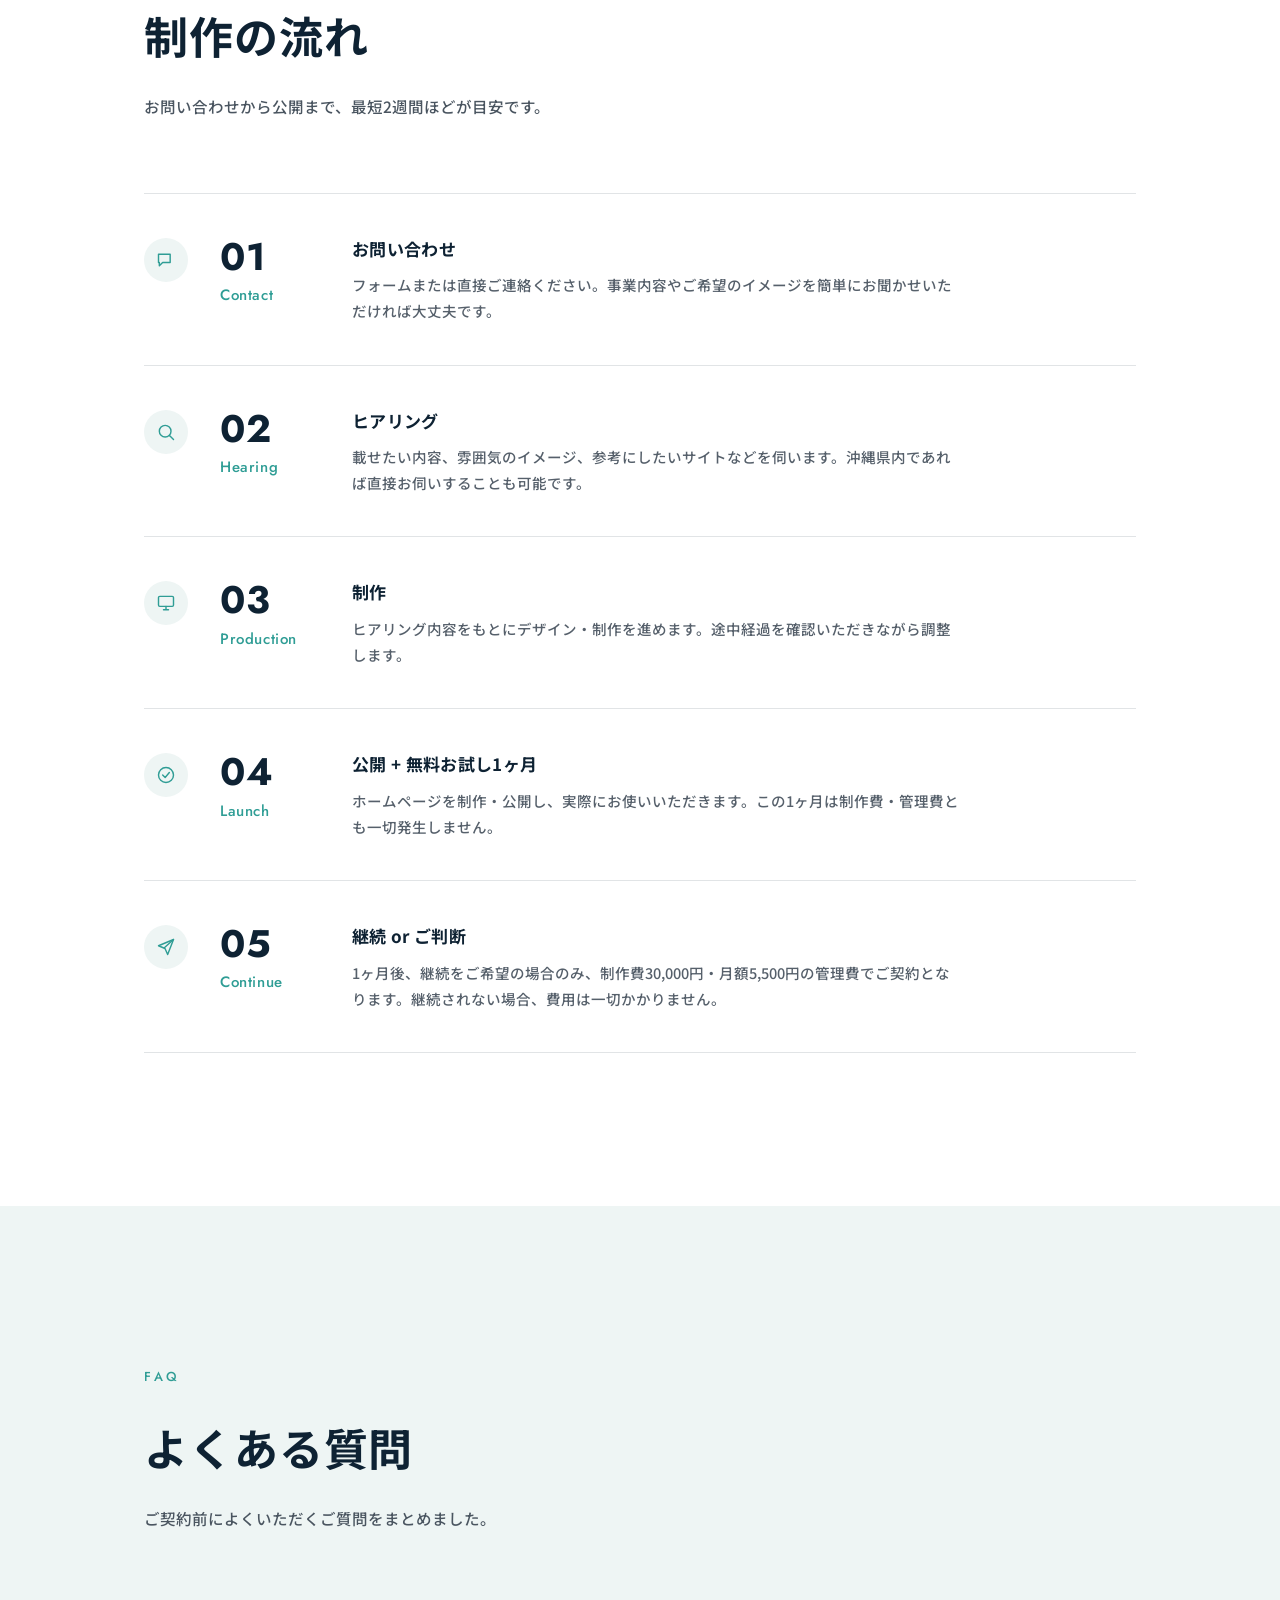
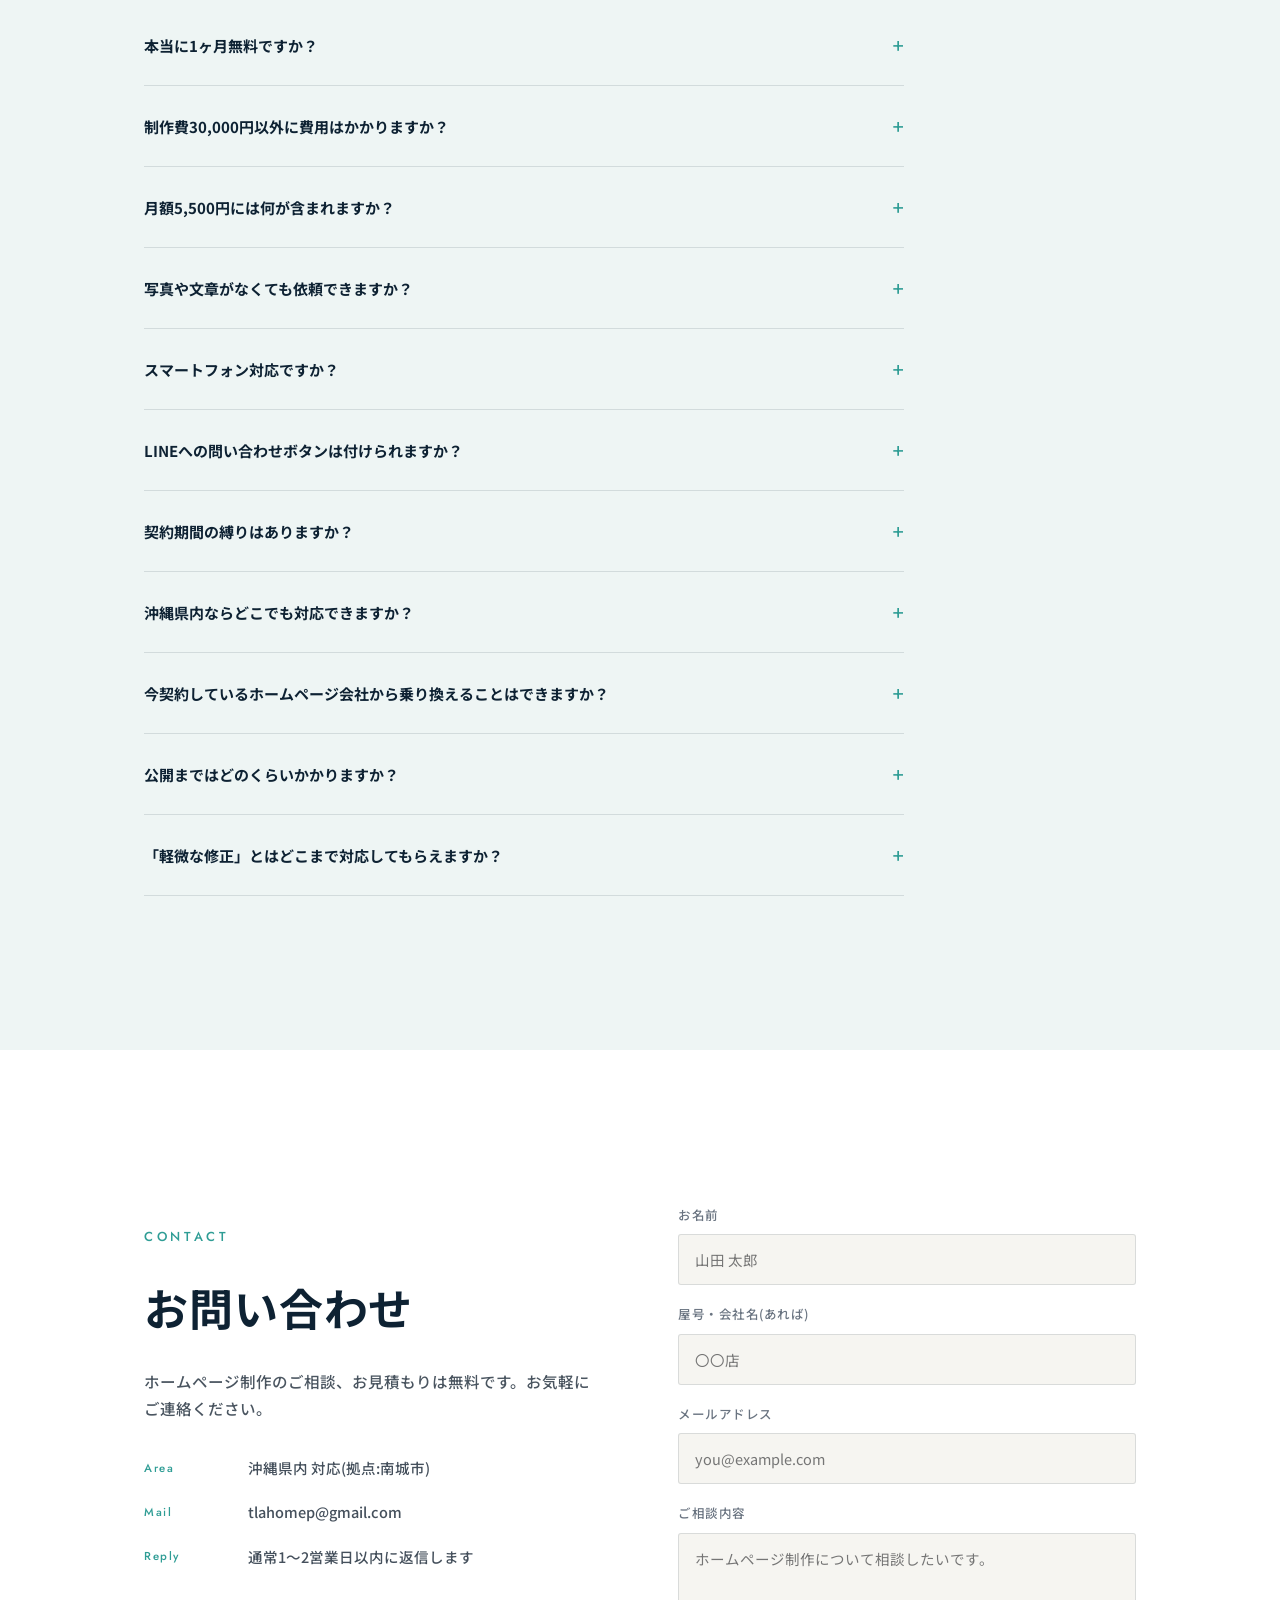
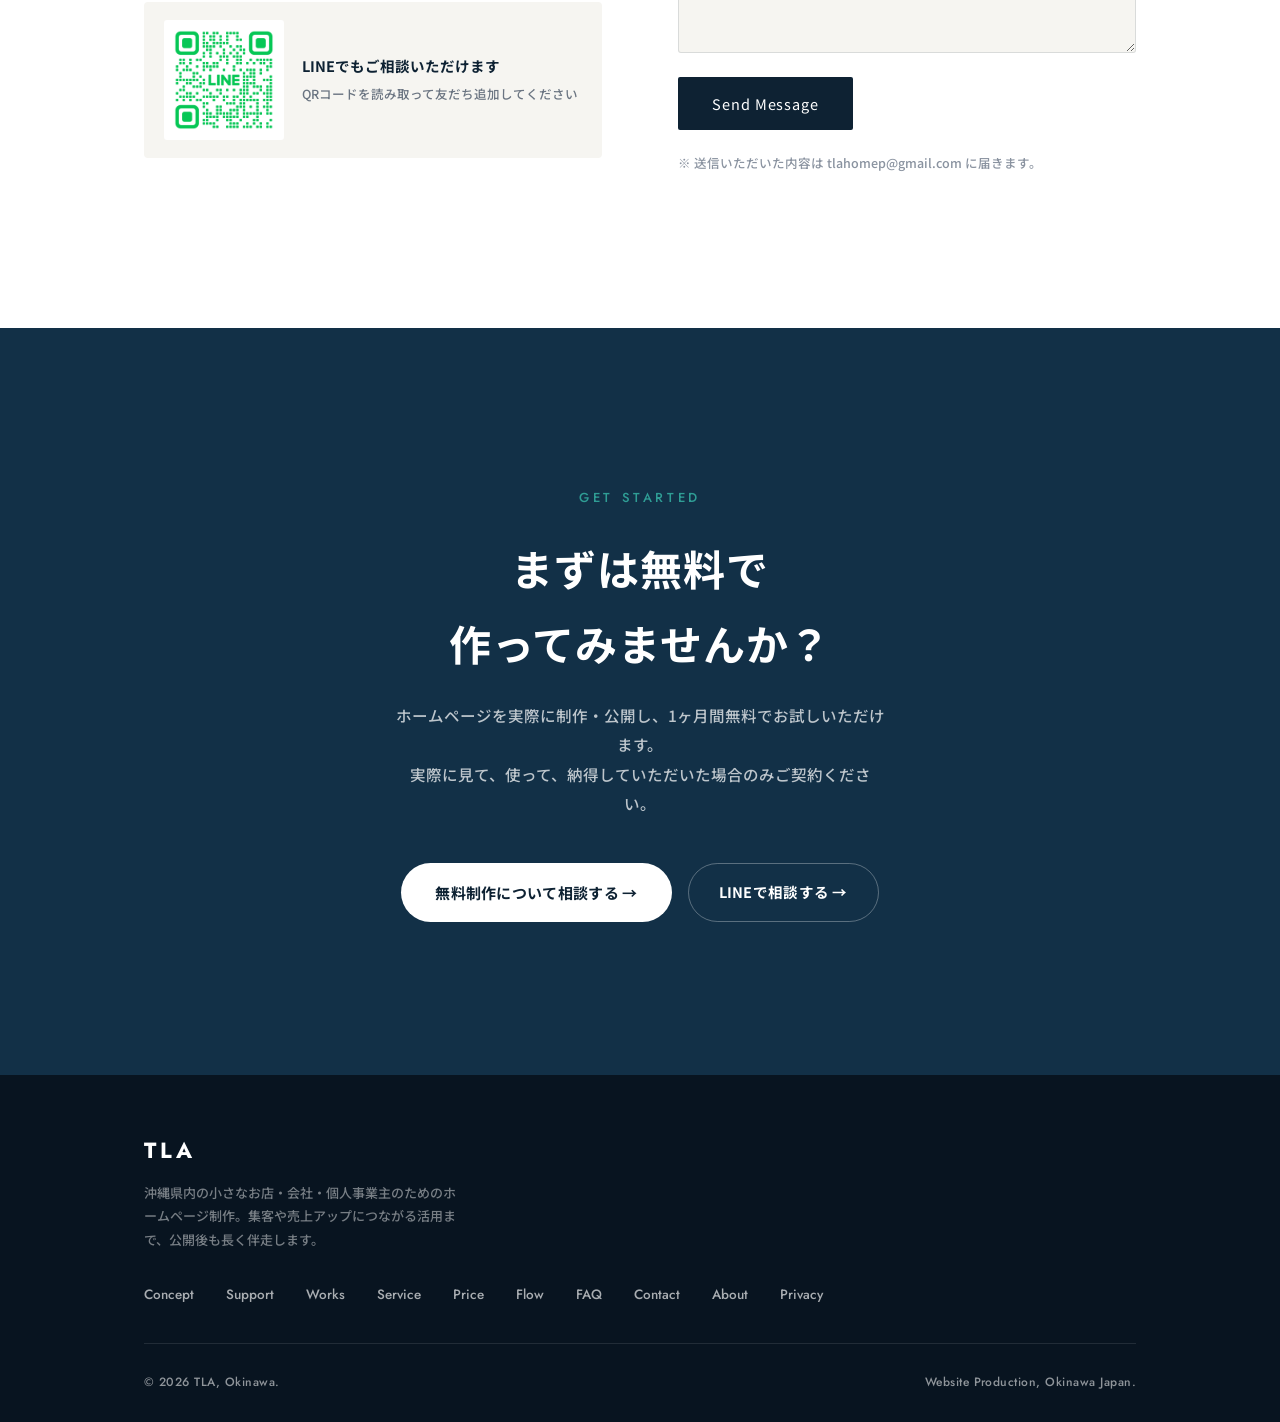
==== commit 78ac061d: "お問い合わせフォームをNetlify Formsに切り替え、サンプル画像の視認性を修正 - Web3Formsがnetlify.appサブドメインからの送信を標準でブロックしていたため、   Netl" ====
--- a/index.html
+++ b/index.html
@@ -298,10 +298,7 @@
         <a href="https://raize-hair-buzz.netlify.app/" target="_blank" rel="noopener" class="work-card is-ready reveal">
           <span class="work-badge work-badge--real">実績</span>
           <div class="work-thumb">
-            <picture>
-              <source srcset="images/works-raize-hair-buzz.avif" type="image/avif">
-              <img src="images/works-raize-hair-buzz.jpg" alt="RAIZE HAIR BUZZ トップページ" width="1600" height="1000" loading="lazy">
-            </picture>
+            <img src="images/works-raize-hair-buzz.jpg" alt="RAIZE HAIR BUZZ トップページ" width="1600" height="1000" loading="lazy">
           </div>
           <div class="work-caption">
             <p class="work-caption-title">TLA制作 — RAIZE HAIR BUZZ</p>
@@ -311,10 +308,7 @@
         <a href="https://sea-logient-yogi.netlify.app/" target="_blank" rel="noopener" class="work-card is-ready reveal">
           <span class="work-badge work-badge--real">実績</span>
           <div class="work-thumb">
-            <picture>
-              <source srcset="images/works-sea-logient.avif" type="image/avif">
-              <img src="images/works-sea-logient.jpg" alt="合同会社Sea LoGient トップページ" width="1600" height="1000" loading="lazy">
-            </picture>
+            <img src="images/works-sea-logient.jpg" alt="合同会社Sea LoGient トップページ" width="1600" height="1000" loading="lazy">
           </div>
           <div class="work-caption">
             <p class="work-caption-title">TLA制作 — Sea LoGient</p>
@@ -324,10 +318,7 @@
         <a href="https://barbers-sample.netlify.app/" target="_blank" rel="noopener" class="work-card work-card--sample reveal">
           <span class="work-badge work-badge--sample">サンプル</span>
           <div class="work-thumb">
-            <picture>
-              <source srcset="images/works-sample-barber.avif" type="image/avif">
-              <img src="images/works-sample-barber.jpg" alt="理容室サンプル トップページ" width="1672" height="941" loading="lazy">
-            </picture>
+            <img src="images/works-sample-barber.jpg" alt="理容室サンプル トップページ" width="1672" height="941" loading="lazy">
           </div>
           <div class="work-caption">
             <p class="work-caption-title">理容室サンプル</p>
@@ -468,10 +459,7 @@
             TLAは、大きな制作会社ではありません。沖縄県南城市を拠点に、県内の小さな会社や個人事業主のホームページ制作を行っています。営業担当→デザイナー→担当者と窓口が変わることなく、最初のご相談から制作・公開、その後の修正まで、私が直接対応します。
           </p>
           <div class="founder-tag">
-            <picture>
-              <source srcset="images/logo-mark.avif" type="image/avif">
-              <img src="images/logo-mark.png" alt="TLA ロゴ" class="mark" width="52" height="52" loading="lazy">
-            </picture>
+            <img src="images/logo-mark.png" alt="TLA ロゴ" class="mark" width="52" height="52" loading="lazy">
             <div>
               <p class="name">比嘉太一朗</p>
               <p class="role">TLA代表 / 沖縄県南城市</p>
@@ -736,11 +724,9 @@
         </div>
       </div>
 
-      <form class="contact-form reveal" id="contactForm">
-        <input type="hidden" name="access_key" value="0989bf34-99c2-46b6-a473-bf26f668c4d5">
-        <input type="hidden" name="subject" value="【TLA】ホームページより お問い合わせ">
-        <input type="hidden" name="from_name" value="TLA サイト お問い合わせフォーム">
-        <input type="checkbox" name="botcheck" class="hidden-field" style="display:none">
+      <form class="contact-form reveal" id="contactForm" name="contact" method="POST" data-netlify="true" netlify-honeypot="botcheck">
+        <input type="hidden" name="form-name" value="contact">
+        <input type="hidden" name="botcheck" value="">
 
         <div class="field">
           <label for="name">お名前</label>
--- a/css/style.css
+++ b/css/style.css
@@ -1380,6 +1380,10 @@
   background: linear-gradient(135deg, #175a54, #0e2233);
 }
 
+.work-card--sample .work-thumb img {
+  filter: brightness(1.35) contrast(1.05);
+}
+
 .work-thumb--next {
   background: linear-gradient(135deg, var(--color-off), var(--color-mist));
 }
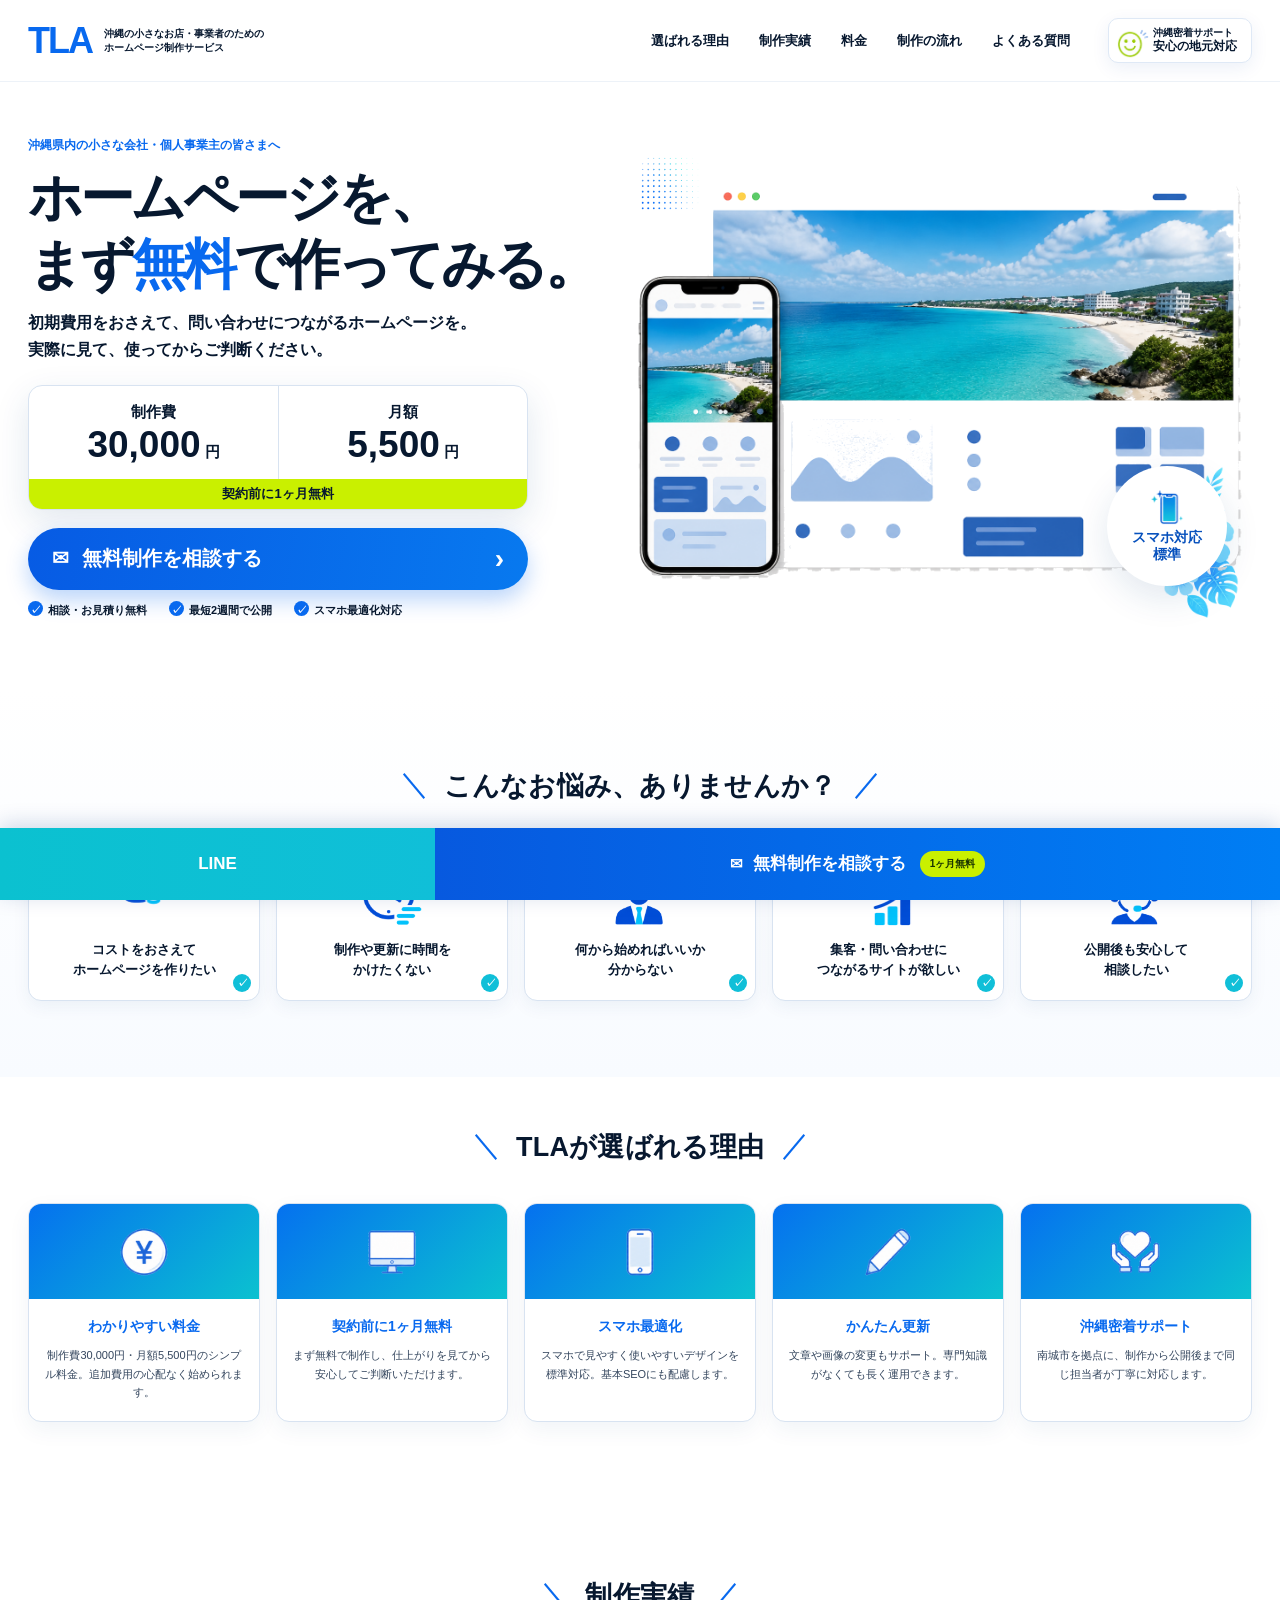
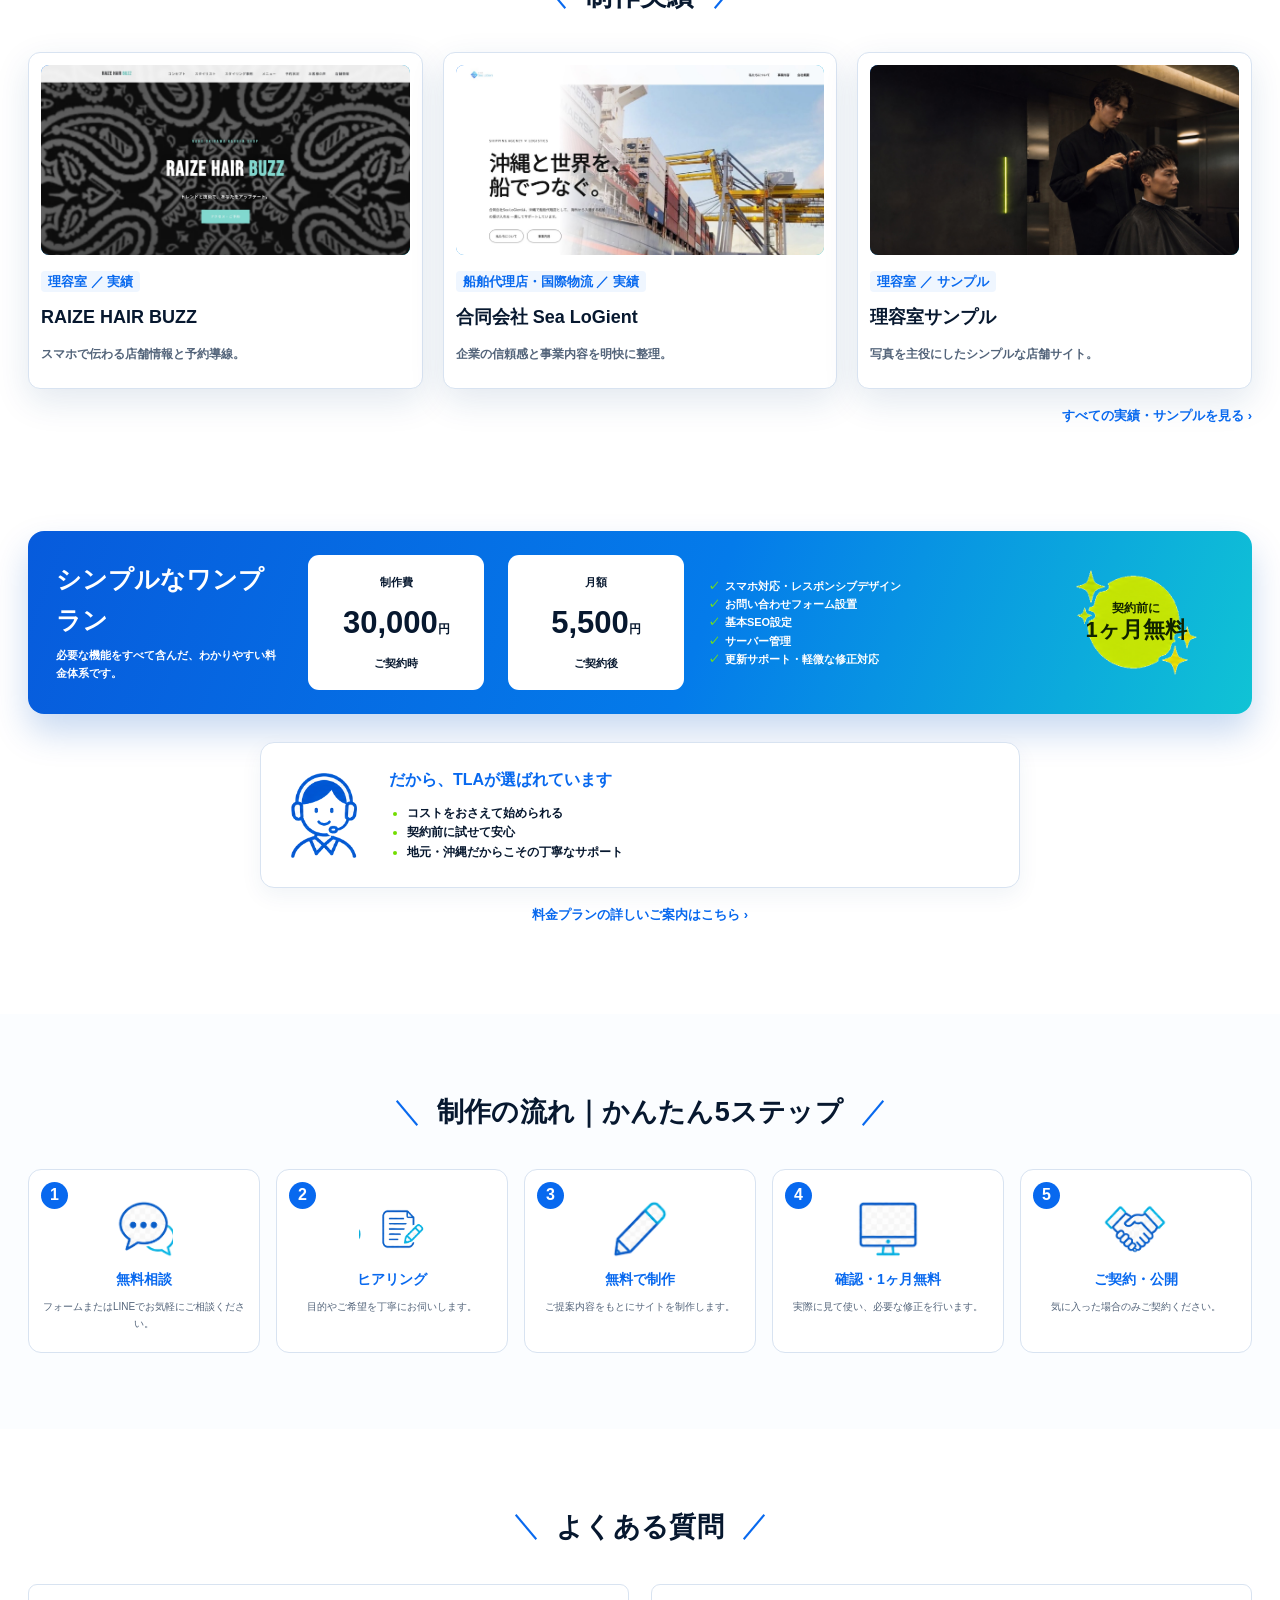
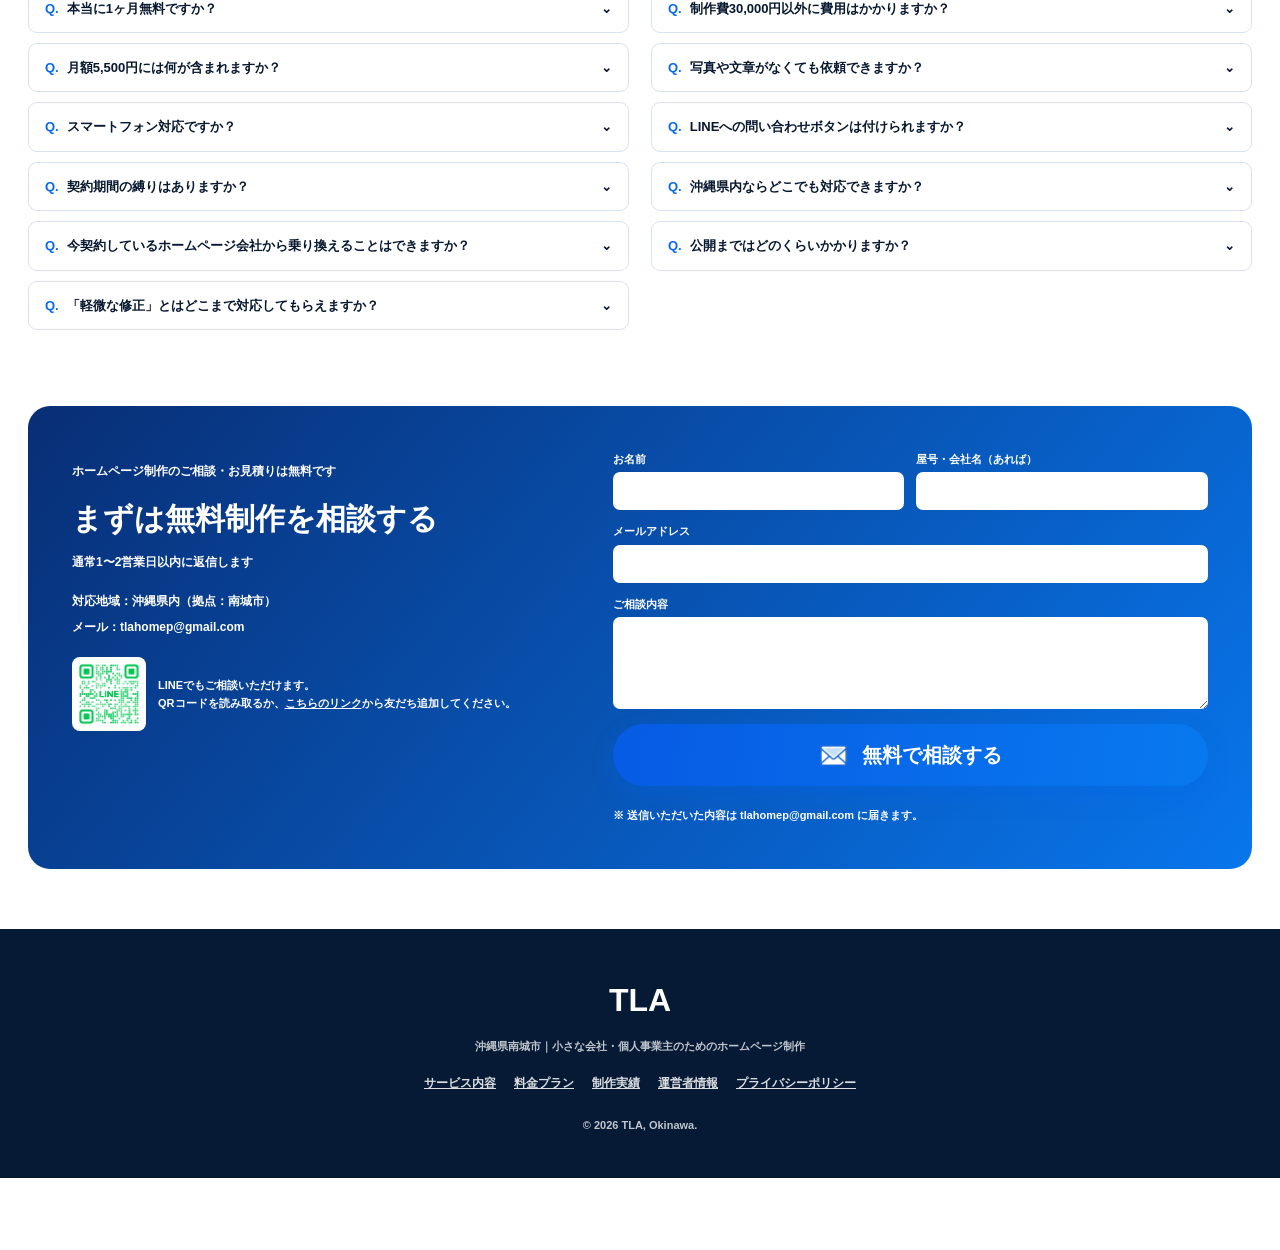
==== commit 11bbd85f: "トップページを青いSaaS風デザインへ変更(作業中の中間チェックポイント) hero-art要素の再構成前のバックアップとしてコミット。 新デザインの本体(index.html/css/home.cs" ====
--- a/index.html
+++ b/index.html
@@ -6,7 +6,7 @@
 <title>沖縄のホームページ制作TLA｜個人事業主向け・制作費3万円/1ヶ月無料</title>
 <meta name="description" content="沖縄県の小規模事業者・個人事業主向けのホームページ制作サービスTLA。制作費30,000円、月額5,500円。スマホ対応やお問い合わせ機能を備え、まずは1ヶ月無料でお試しいただけます。">
 <link rel="canonical" href="https://okinawa-tla-homepage.netlify.app/">
-<meta name="theme-color" content="#0e2233">
+<meta name="theme-color" content="#0869ef">
 <meta name="google-site-verification" content="1mg3R8BGwBovq8a1gBfkSIv4Iu7BbKoxie0ZHGPCuB4" />
 
 <!-- Open Graph / Facebook -->
@@ -33,10 +33,7 @@
 <link rel="apple-touch-icon" sizes="180x180" href="images/favicon-180.png">
 <link rel="manifest" href="site.webmanifest">
 
-<link rel="preconnect" href="https://fonts.googleapis.com">
-<link rel="preconnect" href="https://fonts.gstatic.com" crossorigin>
-<link href="https://fonts.googleapis.com/css2?family=Jost:wght@400;500;700&family=Noto+Sans+JP:wght@400;500;700;900&display=swap" rel="stylesheet">
-<link rel="stylesheet" href="css/style.css">
+<link rel="stylesheet" href="css/home.css">
 
 <script type="application/ld+json">
 {
@@ -130,679 +127,182 @@
 </script>
 </head>
 <body>
-
-<a href="#top" class="skip-link">メインコンテンツへ移動</a>
-
-<header class="site-header" id="siteHeader">
-  <a href="#top" class="logo">TLA<span class="logo-sub">ーホームページ制作</span></a>
-  <nav class="site-nav-bar">
-    <a href="#problem">お悩み</a>
-    <a href="#concept">コンセプト</a>
-    <a href="#support">サポート</a>
-    <a href="#works">制作実績</a>
-    <a href="#service">標準機能</a>
-    <a href="#price">料金</a>
-    <a href="#flow">流れ</a>
-    <a href="#faq">よくある質問</a>
-    <a href="#contact">お問い合わせ</a>
-  </nav>
-  <button class="nav-toggle" id="navToggle" aria-label="メニュー">
-    <span></span><span></span><span></span>
-  </button>
-</header>
-
-<nav class="nav-overlay" id="navOverlay">
-  <ul class="nav-overlay-list">
-    <li class="nav-home"><a href="#top">ホームに戻る</a></li>
-    <li><a href="#problem">お悩み</a></li>
-    <li><a href="#concept">コンセプト</a></li>
-    <li><a href="#support">サポート</a></li>
-    <li><a href="#works">制作実績</a></li>
-    <li><a href="#service">標準機能</a></li>
-    <li><a href="#price">料金</a></li>
-    <li><a href="#flow">流れ</a></li>
-    <li><a href="#faq">よくある質問</a></li>
-    <li><a href="#contact">お問い合わせ</a></li>
-  </ul>
-</nav>
-
-<main id="top">
-
-  <!-- Hero -->
-  <section class="hero">
-    <div class="hero-diagonal" aria-hidden="true"></div>
-    <span class="hero-eyebrow-vertical en">沖縄のホームページ制作</span>
-    <div class="hero-content">
-      <div class="hero-text">
-        <h1 class="hero-copy-en">
-          <span>沖縄の<br>小さな会社・<br>個人事業主に。</span>
-          <span>3万円で、<br>ちゃんと伝わる<br>ホームページを。</span>
-        </h1>
-        <p class="hero-price-line">制作費30,000円・月額5,500円。<br>スマホ対応・お問い合わせ・LINE・Googleマップ・基本SEOまで対応。<br>まずは制作して、1ヶ月無料でお試しいただけます。</p>
-        <div class="hero-btns">
-          <a href="#contact" class="btn btn-primary">無料制作について相談する →</a>
-          <a href="#works" class="btn btn-outline">制作事例を見る →</a>
+  <a class="skip" href="#main">本文へ移動</a>
+  <header class="header">
+    <a class="brand" href="#top" aria-label="TLA トップへ"><b>TLA</b><span>沖縄の小さなお店・事業者のための<br>ホームページ制作サービス</span></a>
+    <nav aria-label="メインメニュー">
+      <a href="#reasons">選ばれる理由</a><a href="#works">制作実績</a><a href="#price">料金</a><a href="#flow">制作の流れ</a><a href="#faq">よくある質問</a>
+    </nav>
+    <a class="header-badge" href="#contact"><img src="images/lp/ui-assurance.png" alt="">沖縄密着サポート<br><strong>安心の地元対応</strong></a>
+  </header>
+
+  <main id="main">
+    <section class="hero" id="top">
+      <div class="hero-copy">
+        <p class="eyebrow">沖縄県内の小さな会社・個人事業主の皆さまへ</p>
+        <h1>ホームページを、<br>まず<span>無料</span>で作ってみる。</h1>
+        <p class="lead">初期費用をおさえて、問い合わせにつながるホームページを。<br>実際に見て、使ってからご判断ください。</p>
+        <div class="hero-price">
+          <div><small>制作費</small><strong>30,000<em>円</em></strong></div>
+          <div><small>月額</small><strong>5,500<em>円</em></strong></div>
+          <p>契約前に1ヶ月無料</p>
         </div>
-      </div>
-    </div>
-  </section>
-
-  <!-- Try First -->
-  <section class="tryfirst section-pad" id="tryfirst">
-    <div class="container">
-      <div class="section-head reveal">
-        <p class="eyebrow en">Try First</p>
-        <h2 class="section-title">ホームページを実際に作ってから決められます。</h2>
-        <p class="section-lead">TLAでは、契約前にホームページを制作・公開し、1ヶ月間無料で実際にご利用いただけます。実際にホームページを見て、使って、納得していただいた場合のみご契約ください。</p>
-      </div>
-
-      <div class="tryfirst-steps">
-        <div class="tryfirst-step reveal">
-          <p class="tryfirst-step-num en">STEP 01</p>
-          <p class="tryfirst-step-label">ホームページ制作</p>
+        <a class="btn btn-primary" href="#contact"><span>✉</span> 無料制作を相談する <b>›</b></a>
+        <ul class="micro-list"><li>相談・お見積り無料</li><li>最短2週間で公開</li><li>スマホ最適化対応</li></ul>
+      </div>
+      <div class="hero-visual">
+        <img class="hero-dots" src="images/lp/hero-dot-pattern.png" alt="" aria-hidden="true">
+        <img class="hero-hibiscus" src="images/lp/hero-hibiscus-blue.png" alt="" aria-hidden="true">
+        <img
+          class="hero-devices"
+          src="images/lp/hero-devices-clean.png"
+          alt="沖縄のホームページを表示したパソコンとスマートフォン"
+          width="1410"
+          height="936"
+          fetchpriority="high"
+        >
+        <div class="mobile-badge">
+          <img src="images/lp/ui-smartphone-sparkles.png" alt="">
+          <b>スマホ対応<br>標準</b>
         </div>
-        <span class="tryfirst-arrow en reveal" aria-hidden="true">↓</span>
-        <div class="tryfirst-step reveal">
-          <p class="tryfirst-step-num en">STEP 02</p>
-          <p class="tryfirst-step-label">公開して<br>1ヶ月無料で使用</p>
+      </div>
+    </section>
+
+    <section class="section problems" id="problems">
+      <div class="section-head"><span aria-hidden="true"></span><h2>こんなお悩み、ありませんか？</h2><span aria-hidden="true"></span></div>
+      <div class="problem-grid">
+        <article><img src="images/lp/problem-cost.png" alt="" loading="lazy"><p>コストをおさえて<br>ホームページを作りたい</p></article>
+        <article><img src="images/lp/problem-time.png" alt="" loading="lazy"><p>制作や更新に時間を<br>かけたくない</p></article>
+        <article><img src="images/lp/problem-confusion.png" alt="" loading="lazy"><p>何から始めればいいか<br>分からない</p></article>
+        <article><img src="images/lp/problem-growth.png" alt="" loading="lazy"><p>集客・問い合わせに<br>つながるサイトが欲しい</p></article>
+        <article><img src="images/lp/problem-support.png" alt="" loading="lazy"><p>公開後も安心して<br>相談したい</p></article>
+      </div>
+    </section>
+
+    <section class="section reasons" id="reasons">
+      <div class="section-head"><span aria-hidden="true"></span><h2>TLAが選ばれる理由</h2><span aria-hidden="true"></span></div>
+      <div class="reason-grid">
+        <article><div><img src="images/lp/benefit-price.png" alt="" loading="lazy"></div><h3>わかりやすい料金</h3><p>制作費30,000円・月額5,500円のシンプル料金。追加費用の心配なく始められます。</p></article>
+        <article><div><img src="images/lp/benefit-desktop.png" alt="" loading="lazy"></div><h3>契約前に1ヶ月無料</h3><p>まず無料で制作し、仕上がりを見てから安心してご判断いただけます。</p></article>
+        <article><div><img src="images/lp/benefit-smartphone.png" alt="" loading="lazy"></div><h3>スマホ最適化</h3><p>スマホで見やすく使いやすいデザインを標準対応。基本SEOにも配慮します。</p></article>
+        <article><div><img src="images/lp/benefit-edit.png" alt="" loading="lazy"></div><h3>かんたん更新</h3><p>文章や画像の変更もサポート。専門知識がなくても長く運用できます。</p></article>
+        <article><div><img src="images/lp/benefit-care.png" alt="" loading="lazy"></div><h3>沖縄密着サポート</h3><p>南城市を拠点に、制作から公開後まで同じ担当者が丁寧に対応します。</p></article>
+      </div>
+    </section>
+
+    <section class="section works" id="works">
+      <div class="section-head"><span aria-hidden="true"></span><h2>制作実績</h2><span aria-hidden="true"></span></div>
+      <div class="works-grid">
+        <a href="https://raize-hair-buzz.netlify.app/" target="_blank" rel="noopener">
+          <img class="work-img" src="images/works-raize-hair-buzz.jpg" alt="RAIZE HAIR BUZZ トップページ" loading="lazy" width="1600" height="1000">
+          <small>理容室 ／ 実績</small><h3>RAIZE HAIR BUZZ</h3><p>スマホで伝わる店舗情報と予約導線。</p>
+        </a>
+        <a href="https://sea-logient-yogi.netlify.app/" target="_blank" rel="noopener">
+          <img class="work-img" src="images/works-sea-logient.jpg" alt="合同会社Sea LoGient トップページ" loading="lazy" width="1600" height="1000">
+          <small>船舶代理店・国際物流 ／ 実績</small><h3>合同会社 Sea LoGient</h3><p>企業の信頼感と事業内容を明快に整理。</p>
+        </a>
+        <a href="https://barbers-sample.netlify.app/" target="_blank" rel="noopener">
+          <img class="work-img" src="images/works-sample-barber.jpg" alt="理容室サンプル トップページ" loading="lazy" width="1672" height="941">
+          <small>理容室 ／ サンプル</small><h3>理容室サンプル</h3><p>写真を主役にしたシンプルな店舗サイト。</p>
+        </a>
+      </div>
+      <a class="text-link" href="/works/">すべての実績・サンプルを見る ›</a>
+    </section>
+
+    <section class="section price-section" id="price">
+      <div class="price-panel">
+        <div class="panel-title"><h2>シンプルなワンプラン</h2><p>必要な機能をすべて含んだ、わかりやすい料金体系です。</p></div>
+        <div class="price-box"><small>制作費</small><strong>30,000<em>円</em></strong><span>ご契約時</span></div>
+        <div class="price-box"><small>月額</small><strong>5,500<em>円</em></strong><span>ご契約後</span></div>
+        <ul><li>スマホ対応・レスポンシブデザイン</li><li>お問い合わせフォーム設置</li><li>基本SEO設定</li><li>サーバー管理</li><li>更新サポート・軽微な修正対応</li></ul>
+        <div class="trial"><img src="images/lp/ui-free-trial-burst.png" alt=""><b>契約前に<br><strong>1ヶ月無料</strong></b></div>
+      </div>
+
+      <div class="chosen">
+        <img src="images/lp/ui-support-person.png" alt="">
+        <h3>だから、TLAが選ばれています</h3>
+        <ul>
+          <li>コストをおさえて始められる</li>
+          <li>契約前に試せて安心</li>
+          <li>地元・沖縄だからこその丁寧なサポート</li>
+        </ul>
+      </div>
+      <p class="text-link" style="text-align:center;"><a href="/pricing/">料金プランの詳しいご案内はこちら ›</a></p>
+    </section>
+
+    <section class="section flow" id="flow">
+      <div class="section-head"><span aria-hidden="true"></span><h2>制作の流れ｜かんたん5ステップ</h2><span aria-hidden="true"></span></div>
+      <div class="flow-grid">
+        <article><b>1</b><img src="images/lp/flow-consultation.png" alt="" loading="lazy"><h3>無料相談</h3><p>フォームまたはLINEでお気軽にご相談ください。</p></article>
+        <article><b>2</b><img src="images/lp/flow-hearing.png" alt="" loading="lazy"><h3>ヒアリング</h3><p>目的やご希望を丁寧にお伺いします。</p></article>
+        <article><b>3</b><img src="images/lp/flow-production.png" alt="" loading="lazy"><h3>無料で制作</h3><p>ご提案内容をもとにサイトを制作します。</p></article>
+        <article><b>4</b><img src="images/lp/flow-review.png" alt="" loading="lazy"><h3>確認・1ヶ月無料</h3><p>実際に見て使い、必要な修正を行います。</p></article>
+        <article><b>5</b><img src="images/lp/flow-contract.png" alt="" loading="lazy"><h3>ご契約・公開</h3><p>気に入った場合のみご契約ください。</p></article>
+      </div>
+    </section>
+
+    <section class="section faq" id="faq">
+      <div class="section-head"><span aria-hidden="true"></span><h2>よくある質問</h2><span aria-hidden="true"></span></div>
+      <div class="faq-grid">
+        <details><summary>本当に1ヶ月無料ですか？</summary><p>はい。制作・公開から1ヶ月間は、制作費・管理費とも一切発生しません。実際にホームページをお使いいただいた上でご判断ください。</p></details>
+        <details><summary>制作費30,000円以外に費用はかかりますか？</summary><p>いいえ。ご契約後も、更新や軽微な修正は月額5,500円に含まれており、追加費用はかかりません。大幅なページ追加・機能追加など大掛かりな制作が必要な場合のみ、別途ご相談・お見積もりとなります。</p></details>
+        <details><summary>月額5,500円には何が含まれますか？</summary><p>サーバー管理、ホームページの維持管理のほか、文章変更・写真差し替え・営業時間や料金の変更・お知らせ追加・軽微なレイアウト修正・お問い合わせフォーム管理まで、公開後の更新はすべて含まれます。</p></details>
+        <details><summary>写真や文章がなくても依頼できますか？</summary><p>はい。ご相談いただければ、写真・文章の準備についてもサポートします。何もない状態からのご相談も歓迎です。</p></details>
+        <details><summary>スマートフォン対応ですか？</summary><p>はい。すべてのホームページは、スマートフォンで見ても崩れないレスポンシブデザインで制作しています。</p></details>
+        <details><summary>LINEへの問い合わせボタンは付けられますか？</summary><p>はい。LINE公式アカウントをお持ちであれば、ホームページからそのまま友だち追加・お問い合わせいただける導線を設置できます。</p></details>
+        <details><summary>契約期間の縛りはありますか？</summary><p>ありません。1ヶ月単位でいつでも解約できます。解約をお申し付けいただいた月の月額料金を最後に、翌月以降の料金は発生しません。</p></details>
+        <details><summary>沖縄県内ならどこでも対応できますか？</summary><p>はい。沖縄県内であれば対応可能です。直接お伺いしての打ち合わせもご相談いただけます。</p></details>
+        <details><summary>今契約しているホームページ会社から乗り換えることはできますか？</summary><p>可能です。ただし、現在のホームページやドメインの引き継ぎは行っておらず、新しくゼロから制作する形になります。今契約中のホームページ会社との解約手続きは、お客様ご自身でお願いいたします。</p></details>
+        <details><summary>公開まではどのくらいかかりますか？</summary><p>お問い合わせから最短2週間ほどが目安です。素材のご準備状況により前後します。</p></details>
+        <details><summary>「軽微な修正」とはどこまで対応してもらえますか？</summary><p>文章の言い回し、写真の差し替え、価格・営業時間などの情報修正、レイアウトの微調整など、軽微な内容であれば対応する範囲を限定せずご依頼いただけます。大幅なデザイン変更やページの新規追加など、大掛かりな制作が必要な場合は別途ご相談・お見積もりとなります。</p></details>
+      </div>
+    </section>
+
+    <section class="contact" id="contact">
+      <div class="contact-intro">
+        <p>ホームページ制作のご相談・お見積りは無料です</p>
+        <h2>まずは無料制作を相談する</h2>
+        <span>通常1〜2営業日以内に返信します</span>
+        <ul class="contact-facts">
+          <li>対応地域：沖縄県内（拠点：南城市）</li>
+          <li>メール：tlahomep@gmail.com</li>
+        </ul>
+        <div class="contact-line">
+          <img src="images/line-qr.png" alt="LINE公式アカウント QRコード" width="74" height="74" loading="lazy">
+          <p>LINEでもご相談いただけます。<br>QRコードを読み取るか、<a href="#" data-line-link target="_blank" rel="noopener">こちらのリンク</a>から友だち追加してください。</p>
         </div>
-        <span class="tryfirst-arrow en reveal" aria-hidden="true">↓</span>
-        <div class="tryfirst-step tryfirst-step--final reveal">
-          <p class="tryfirst-step-num en">STEP 03</p>
-          <div class="tryfirst-branch">
-            <div class="tryfirst-branch-item tryfirst-branch-item--yes">
-              <p class="tryfirst-branch-label">気に入った場合</p>
-              <p class="tryfirst-branch-result">→ ご契約</p>
-            </div>
-            <div class="tryfirst-branch-item tryfirst-branch-item--no">
-              <p class="tryfirst-branch-label">合わなかった場合</p>
-              <p class="tryfirst-branch-result">→ 0円で終了</p>
-            </div>
-          </div>
-        </div>
-      </div>
-
-      <p class="tryfirst-highlight reveal">「契約してから作る」のではなく、<strong>作ってから決められる。</strong></p>
-    </div>
-  </section>
-
-  <!-- Numbers -->
-  <section class="numbers">
-    <div class="container numbers-grid">
-      <div class="reveal">
-        <p class="num en">1<sup>ヶ月</sup></p>
-        <p class="label">制作〜運営まで完全無料</p>
-      </div>
-      <div class="reveal">
-        <p class="num en">¥30,000</p>
-        <p class="label">制作費(ご契約時)</p>
-      </div>
-      <div class="reveal">
-        <p class="num en">¥5,500<sup>/月</sup></p>
-        <p class="label">運用管理費(ご契約後)</p>
-      </div>
-    </div>
-  </section>
-
-  <!-- Fit -->
-  <section class="fit section-pad" id="fit">
-    <div class="container">
-      <div class="section-head reveal">
-        <p class="eyebrow en">For You</p>
-        <h2 class="section-title">こんな事業者さまにおすすめです</h2>
-        <p class="section-lead">沖縄県内で、こんなお悩みをお持ちの小さな会社・個人事業主の方におすすめです。</p>
-      </div>
-
-      <div class="fit-grid">
-        <div class="fit-card reveal">
-          <span class="fit-icon" aria-hidden="true"><svg viewBox="0 0 24 24" fill="none" stroke="currentColor" stroke-width="2.2" stroke-linecap="round" stroke-linejoin="round"><path d="M5 12l5 5L19 7"/></svg></span>
-          <p>ホームページをまだ持っていない</p>
-        </div>
-        <div class="fit-card reveal">
-          <span class="fit-icon" aria-hidden="true"><svg viewBox="0 0 24 24" fill="none" stroke="currentColor" stroke-width="2.2" stroke-linecap="round" stroke-linejoin="round"><path d="M5 12l5 5L19 7"/></svg></span>
-          <p>Instagramだけで情報発信している</p>
-        </div>
-        <div class="fit-card reveal">
-          <span class="fit-icon" aria-hidden="true"><svg viewBox="0 0 24 24" fill="none" stroke="currentColor" stroke-width="2.2" stroke-linecap="round" stroke-linejoin="round"><path d="M5 12l5 5L19 7"/></svg></span>
-          <p>今のホームページが古い</p>
-        </div>
-        <div class="fit-card reveal">
-          <span class="fit-icon" aria-hidden="true"><svg viewBox="0 0 24 24" fill="none" stroke="currentColor" stroke-width="2.2" stroke-linecap="round" stroke-linejoin="round"><path d="M5 12l5 5L19 7"/></svg></span>
-          <p>制作会社に依頼すると高すぎる</p>
-        </div>
-        <div class="fit-card reveal">
-          <span class="fit-icon" aria-hidden="true"><svg viewBox="0 0 24 24" fill="none" stroke="currentColor" stroke-width="2.2" stroke-linecap="round" stroke-linejoin="round"><path d="M5 12l5 5L19 7"/></svg></span>
-          <p>Googleで会社を調べたお客様に安心感を与えたい</p>
-        </div>
-        <div class="fit-card reveal">
-          <span class="fit-icon" aria-hidden="true"><svg viewBox="0 0 24 24" fill="none" stroke="currentColor" stroke-width="2.2" stroke-linecap="round" stroke-linejoin="round"><path d="M5 12l5 5L19 7"/></svg></span>
-          <p>電話やLINEで問い合わせしやすくしたい</p>
-        </div>
-      </div>
-    </div>
-  </section>
-
-  <!-- Works -->
-  <section class="works section-pad" id="works">
-    <div class="container">
-      <div class="section-head works-head reveal">
-        <p class="eyebrow en">Works</p>
-        <h2 class="works-title">
-          ホームページ作成事例
-        </h2>
-        <p class="works-subtitle">業種や事業内容に合わせたホームページを制作します</p>
-        <p class="section-lead">お店や会社の雰囲気、サービス内容、お客様に伝えたいことを丁寧にヒアリングし、それぞれの事業に合ったホームページを制作します。オーナー様のイメージを大切にしながら、地元のお客様に届くホームページ作りを行っています。<a href="/works/" class="inline-link">制作実績・制作サンプルの一覧はこちら</a></p>
-      </div>
-
-      <div class="works-grid">
-        <a href="https://raize-hair-buzz.netlify.app/" target="_blank" rel="noopener" class="work-card is-ready reveal">
-          <span class="work-badge work-badge--real">実績</span>
-          <div class="work-thumb">
-            <img src="images/works-raize-hair-buzz.jpg" alt="RAIZE HAIR BUZZ トップページ" width="1600" height="1000" loading="lazy">
-          </div>
-          <div class="work-caption">
-            <p class="work-caption-title">TLA制作 — RAIZE HAIR BUZZ</p>
-            <p class="work-caption-tags">理容室 ／ レスポンシブデザイン</p>
-          </div>
-        </a>
-        <a href="https://sea-logient-yogi.netlify.app/" target="_blank" rel="noopener" class="work-card is-ready reveal">
-          <span class="work-badge work-badge--real">実績</span>
-          <div class="work-thumb">
-            <img src="images/works-sea-logient.jpg" alt="合同会社Sea LoGient トップページ" width="1600" height="1000" loading="lazy">
-          </div>
-          <div class="work-caption">
-            <p class="work-caption-title">TLA制作 — Sea LoGient</p>
-            <p class="work-caption-tags">船舶代理店・国際物流 ／ オープニング動画 ／ レスポンシブデザイン</p>
-          </div>
-        </a>
-        <a href="https://barbers-sample.netlify.app/" target="_blank" rel="noopener" class="work-card work-card--sample reveal">
-          <span class="work-badge work-badge--sample">サンプル</span>
-          <div class="work-thumb">
-            <img src="images/works-sample-barber.jpg" alt="理容室サンプル トップページ" width="1672" height="941" loading="lazy">
-          </div>
-          <div class="work-caption">
-            <p class="work-caption-title">理容室サンプル</p>
-            <p class="work-caption-tags">理容室 ／ サンプル制作</p>
-          </div>
-        </a>
-
-        <!--
-          制作サンプル(実案件ではないイメージ制作)を追加する場合は、
-          以下の構造をコピーして works-grid 内に追加してください。
-          work-card--sample クラスと注記(work-sample-note)により、
-          実績カードと混同されないようにしています。
-
-          <div class="work-card work-card--sample reveal">
-            <span class="work-badge work-badge--sample">サンプル</span>
-            <div class="work-thumb">
-              <img src="images/works-sample-xxx.jpg" alt="〇〇業向けホームページ サンプル" width="1600" height="1000" loading="lazy">
-            </div>
-            <div class="work-caption">
-              <p class="work-caption-title">エアコン工事会社向けホームページ</p>
-              <p class="work-caption-tags">サンプル制作</p>
-            </div>
-            <p class="work-sample-note">※ホームページ制作イメージとして制作したサンプルです。</p>
-          </div>
-        -->
-      </div>
-    </div>
-  </section>
-
-  <!-- Problem -->
-  <section class="problem section-pad" id="problem">
-    <div class="container">
-      <div class="section-head reveal">
-        <p class="eyebrow en">Problem</p>
-        <h2 class="section-title">ホームページをあきらめる原因</h2>
-        <p class="section-lead">沖縄の小さなお店・会社・個人事業主の皆様から、よくお聞きする声です。</p>
-      </div>
-
-      <div class="problem-list">
-        <div class="problem-row reveal">
-          <p class="problem-mark en">01</p>
-          <div>
-            <h3>大手に頼んだら費用が高くて驚いた</h3>
-            <p>数十万円という見積もりを見て、相談すること自体をためらってしまっている。</p>
-          </div>
-        </div>
-        <div class="problem-row reveal">
-          <p class="problem-mark en">02</p>
-          <div>
-            <h3>今のホームページ会社の料金が高い</h3>
-            <p>契約中の制作会社の月額費用が負担になっているが、乗り換え方が分からない。</p>
-          </div>
-        </div>
-        <div class="problem-row reveal">
-          <p class="problem-mark en">03</p>
-          <div>
-            <h3>ホームページはあるけど、問い合わせしづらい</h3>
-            <p>電話やLINEへの導線が分かりづらく、せっかく訪問したお客様が問い合わせまでたどり着きにくい。</p>
-          </div>
-        </div>
-        <div class="problem-row reveal">
-          <p class="problem-mark en">04</p>
-          <div>
-            <h3>納品後、業者と連絡が取れなくなった</h3>
-            <p>公開されたきり放置状態。営業時間や写真が古いままになっている。</p>
-          </div>
-        </div>
-        <div class="problem-row reveal">
-          <p class="problem-mark en">05</p>
-          <div>
-            <h3>スマホで見るとデザインが崩れている</h3>
-            <p>お客様の多くはスマホから見ているのに、PC基準のまま作られている。</p>
-          </div>
-        </div>
-        <div class="problem-row reveal">
-          <p class="problem-mark en">06</p>
-          <div>
-            <h3>何をどう頼めばいいか分からない</h3>
-            <p>専門用語が多く、どこから相談すればいいのか整理できていない。</p>
-          </div>
-        </div>
-      </div>
-    </div>
-  </section>
-
-  <!-- Role -->
-  <section class="role section-pad" id="role">
-    <div class="container">
-      <div class="section-head reveal">
-        <p class="eyebrow en">Role</p>
-        <h2 class="section-title">ホームページを、ネット上の営業担当に。</h2>
-        <p class="section-lead">お客様がGoogleやSNSであなたの会社を知ったとき、次に確認するのがホームページです。サービス内容、料金、施工事例、対応地域、会社情報を分かりやすくまとめることで、電話やLINEなどの問い合わせにつなげることができます。</p>
-      </div>
-
-      <div class="role-flow">
-        <div class="role-flow-stage reveal">
-          <p class="role-flow-stage-label">きっかけ</p>
-          <div class="role-flow-chips">
-            <span>Google検索</span><span>Googleマップ</span><span>Instagram</span>
-          </div>
-        </div>
-        <span class="role-flow-arrow en reveal" aria-hidden="true">↓</span>
-        <div class="role-flow-stage role-flow-stage--main reveal">
-          <p class="role-flow-stage-label">ホームページ</p>
-        </div>
-        <span class="role-flow-arrow en reveal" aria-hidden="true">↓</span>
-        <div class="role-flow-stage reveal">
-          <p class="role-flow-stage-label">確認されること</p>
-          <div class="role-flow-chips">
-            <span>どんな会社？</span><span>料金はいくら？</span><span>施工事例は？</span><span>対応地域は？</span>
-          </div>
-        </div>
-        <span class="role-flow-arrow en reveal" aria-hidden="true">↓</span>
-        <div class="role-flow-stage reveal">
-          <p class="role-flow-stage-label">問い合わせ</p>
-          <div class="role-flow-chips">
-            <span>電話</span><span>LINE</span><span>お問い合わせフォーム</span>
-          </div>
-        </div>
-      </div>
-    </div>
-  </section>
-
-  <!-- Concept -->
-  <section class="concept section-pad" id="concept">
-    <div class="container">
-      <div class="section-head reveal">
-        <p class="eyebrow en">Concept</p>
-      </div>
-      <div class="concept-grid">
-        <p class="concept-statement reveal">
-          大きな制作会社には<br>頼みづらい。<br>でも、ちゃんとしたホームページが欲しい。<br>そんな<em>沖縄の事業者</em>のために。
-        </p>
-
-        <div class="concept-body reveal">
-          <h3 class="concept-body-title">制作から公開後のサポートまで、私が直接対応します。</h3>
-          <p>
-            TLAは、大きな制作会社ではありません。沖縄県南城市を拠点に、県内の小さな会社や個人事業主のホームページ制作を行っています。営業担当→デザイナー→担当者と窓口が変わることなく、最初のご相談から制作・公開、その後の修正まで、私が直接対応します。
-          </p>
-          <div class="founder-tag">
-            <img src="images/logo-mark.png" alt="TLA ロゴ" class="mark" width="52" height="52" loading="lazy">
-            <div>
-              <p class="name">比嘉太一朗</p>
-              <p class="role">TLA代表 / 沖縄県南城市</p>
-            </div>
-          </div>
-        </div>
-      </div>
-    </div>
-  </section>
-
-  <!-- Support -->
-  <section class="support section-pad" id="support">
-    <div class="container">
-      <div class="section-head reveal">
-        <p class="eyebrow en">Support</p>
-        <h2 class="section-title">公開後も、ずっとサポート</h2>
-        <p class="section-lead">お客様に情報が伝わり、問い合わせにつながりやすいホームページとして、公開後も長くご活用いただけるサービスを目指しています。</p>
-      </div>
-
-      <div class="support-circles">
-        <div class="support-circle support-circle--1 reveal"><span>お知らせ<br>追加</span></div>
-        <div class="support-circle support-circle--2 reveal"><span>写真<br>差し替え</span></div>
-        <div class="support-circle support-circle--3 reveal"><span>営業時間<br>変更</span></div>
-        <div class="support-circle support-circle--4 reveal"><span>店舗情報<br>変更</span></div>
-        <div class="support-circle support-circle--5 reveal"><span>文章<br>修正</span></div>
-      </div>
-    </div>
-  </section>
-
-  <!-- Mid CTA -->
-  <div class="mid-cta">
-    <div class="container mid-cta-inner reveal">
-      <h2>まずは、無料でお試しから。</h2>
-      <a href="#contact" class="btn btn-primary-lg">お問い合わせはこちら →</a>
-    </div>
-  </div>
-
-  <!-- Service / Function -->
-  <section class="func section-pad" id="service">
-    <div class="container">
-      <div class="section-head reveal">
-        <p class="eyebrow en">Service</p>
-        <h2 class="section-title">3万円の制作費に含まれています</h2>
-        <p class="section-lead">ホームページ制作に必要なものを、追加費用なしですべて含んでいます。</p>
-      </div>
-
-      <div class="include-grid">
-        <div class="include-card reveal"><span class="include-icon" aria-hidden="true"><svg viewBox="0 0 24 24" fill="none" stroke="currentColor" stroke-width="2.4" stroke-linecap="round" stroke-linejoin="round"><path d="M5 12l5 5L19 7"/></svg></span><p>スマートフォン対応</p></div>
-        <div class="include-card reveal"><span class="include-icon" aria-hidden="true"><svg viewBox="0 0 24 24" fill="none" stroke="currentColor" stroke-width="2.4" stroke-linecap="round" stroke-linejoin="round"><path d="M5 12l5 5L19 7"/></svg></span><p>お問い合わせフォーム</p></div>
-        <div class="include-card reveal"><span class="include-icon" aria-hidden="true"><svg viewBox="0 0 24 24" fill="none" stroke="currentColor" stroke-width="2.4" stroke-linecap="round" stroke-linejoin="round"><path d="M5 12l5 5L19 7"/></svg></span><p>LINEへのリンク</p></div>
-        <div class="include-card reveal"><span class="include-icon" aria-hidden="true"><svg viewBox="0 0 24 24" fill="none" stroke="currentColor" stroke-width="2.4" stroke-linecap="round" stroke-linejoin="round"><path d="M5 12l5 5L19 7"/></svg></span><p>Googleマップ掲載</p></div>
-        <div class="include-card reveal"><span class="include-icon" aria-hidden="true"><svg viewBox="0 0 24 24" fill="none" stroke="currentColor" stroke-width="2.4" stroke-linecap="round" stroke-linejoin="round"><path d="M5 12l5 5L19 7"/></svg></span><p>基本SEO設定</p></div>
-        <div class="include-card reveal"><span class="include-icon" aria-hidden="true"><svg viewBox="0 0 24 24" fill="none" stroke="currentColor" stroke-width="2.4" stroke-linecap="round" stroke-linejoin="round"><path d="M5 12l5 5L19 7"/></svg></span><p>SNSリンク</p></div>
-        <div class="include-card reveal"><span class="include-icon" aria-hidden="true"><svg viewBox="0 0 24 24" fill="none" stroke="currentColor" stroke-width="2.4" stroke-linecap="round" stroke-linejoin="round"><path d="M5 12l5 5L19 7"/></svg></span><p>サービス紹介ページ</p></div>
-        <div class="include-card reveal"><span class="include-icon" aria-hidden="true"><svg viewBox="0 0 24 24" fill="none" stroke="currentColor" stroke-width="2.4" stroke-linecap="round" stroke-linejoin="round"><path d="M5 12l5 5L19 7"/></svg></span><p>料金案内</p></div>
-        <div class="include-card reveal"><span class="include-icon" aria-hidden="true"><svg viewBox="0 0 24 24" fill="none" stroke="currentColor" stroke-width="2.4" stroke-linecap="round" stroke-linejoin="round"><path d="M5 12l5 5L19 7"/></svg></span><p>会社情報</p></div>
-        <div class="include-card reveal"><span class="include-icon" aria-hidden="true"><svg viewBox="0 0 24 24" fill="none" stroke="currentColor" stroke-width="2.4" stroke-linecap="round" stroke-linejoin="round"><path d="M5 12l5 5L19 7"/></svg></span><p>SSL対応</p></div>
-        <div class="include-card reveal"><span class="include-icon" aria-hidden="true"><svg viewBox="0 0 24 24" fill="none" stroke="currentColor" stroke-width="2.4" stroke-linecap="round" stroke-linejoin="round"><path d="M5 12l5 5L19 7"/></svg></span><p>公開作業</p></div>
-      </div>
-      <p class="section-cta-link reveal"><a href="/service/">サービス内容の詳しいご案内はこちら →</a></p>
-    </div>
-  </section>
-
-  <!-- Price -->
-  <section class="price section-pad" id="price">
-    <div class="container">
-      <div class="section-head reveal">
-        <p class="eyebrow en">Price</p>
-        <h2 class="section-title">料金プラン</h2>
-        <p class="section-lead">シンプルな一つのプランだけ。追加費用が気づいたら増えている、ということはありません。</p>
-        <p class="price-intro reveal">
-          <span class="hl">制作費・管理費は、ご契約時にはじめて発生する費用です。</span>まずはホームページを実際に制作・公開し、1ヶ月間無料でお試しいただきます。使ってみて必要だと感じていただけたら、そこで制作費30,000円・月々の管理費5,500円のご契約となります。事業者様のコストや負担をできるだけ抑えながらご利用いただけます。
-        </p>
-      </div>
-
-      <div class="plan-card reveal">
-        <div class="plan-top">
-          <div>
-            <p class="plan-name en">Standard Plan</p>
-            <p class="plan-headline">ホームページ制作 + 月次運用サポート</p>
-          </div>
-        </div>
-
-        <div class="plan-free">
-          <span class="tag">1ヶ月無料</span>
-          <p>まずは制作・公開を無料で行い、1ヶ月間実際にホームページをお試しいただけます。この間、制作費・管理費は一切発生しません。継続をご希望の場合のみ、下記の料金でご契約となります。</p>
-        </div>
-
-        <p class="plan-after-label">ご契約後の料金(継続をご希望の場合のみ)</p>
-
-        <div class="plan-prices">
-          <div class="price-box">
-            <p class="label">制作費(ご契約時)</p>
-            <p class="amount en">¥30,000<span>(税込)</span></p>
-            <p class="note">ヒアリングからデザイン・公開まで</p>
-          </div>
-          <div class="price-box">
-            <p class="label">月額管理費(ご契約後)</p>
-            <p class="amount en">¥5,500<span>/ 月</span></p>
-            <p class="note">更新依頼・軽微な修正は内容を問わず対応</p>
-          </div>
-        </div>
-
-        <div class="plan-monthly">
-          <p class="plan-monthly-title">月額5,500円に含まれるもの</p>
-          <ul class="plan-monthly-list">
-            <li>サーバー管理</li>
-            <li>ホームページの維持管理</li>
-            <li>文章変更</li>
-            <li>写真差し替え</li>
-            <li>営業時間変更</li>
-            <li>料金変更</li>
-            <li>お知らせ追加</li>
-            <li>軽微なレイアウト修正</li>
-            <li>お問い合わせフォーム管理</li>
-          </ul>
-          <p class="plan-monthly-highlight">更新するたびに追加料金はかかりません。</p>
-          <p class="plan-monthly-note">※大幅なページ追加・機能追加などは別途ご相談</p>
-        </div>
-
-        <ul class="plan-list">
-          <li>写真・文章の準備もご相談いただけます</li>
-          <li>沖縄県内であれば直接お伺いしての打ち合わせも可能</li>
-          <li>契約は1ヶ月単位、縛りなし</li>
-        </ul>
-      </div>
-      <p class="section-cta-link reveal"><a href="/pricing/">料金プランの詳しいご案内はこちら →</a></p>
-    </div>
-  </section>
-
-  <!-- Flow -->
-  <section class="flow section-pad" id="flow">
-    <div class="container">
-      <div class="section-head reveal">
-        <p class="eyebrow en">Flow</p>
-        <h2 class="section-title">制作の流れ</h2>
-        <p class="section-lead">お問い合わせから公開まで、最短2週間ほどが目安です。</p>
-      </div>
-
-      <div class="flow-list">
-        <div class="flow-item reveal">
-          <span class="flow-icon" aria-hidden="true"><svg viewBox="0 0 24 24" fill="none" stroke="currentColor" stroke-width="1.7" stroke-linecap="round" stroke-linejoin="round"><path d="M3 5h14v10H8l-4 4v-4H3z"/></svg></span>
-          <div class="flow-num en"><b>01</b>Contact</div>
-          <div class="flow-content">
-            <h3>お問い合わせ</h3>
-            <p>フォームまたは直接ご連絡ください。事業内容やご希望のイメージを簡単にお聞かせいただければ大丈夫です。</p>
-          </div>
-        </div>
-        <div class="flow-item reveal">
-          <span class="flow-icon" aria-hidden="true"><svg viewBox="0 0 24 24" fill="none" stroke="currentColor" stroke-width="1.7" stroke-linecap="round" stroke-linejoin="round"><circle cx="11" cy="11" r="7"/><path d="M16.5 16.5L21 21"/></svg></span>
-          <div class="flow-num en"><b>02</b>Hearing</div>
-          <div class="flow-content">
-            <h3>ヒアリング</h3>
-            <p>載せたい内容、雰囲気のイメージ、参考にしたいサイトなどを伺います。沖縄県内であれば直接お伺いすることも可能です。</p>
-          </div>
-        </div>
-        <div class="flow-item reveal">
-          <span class="flow-icon" aria-hidden="true"><svg viewBox="0 0 24 24" fill="none" stroke="currentColor" stroke-width="1.7" stroke-linecap="round" stroke-linejoin="round"><rect x="3" y="4" width="18" height="12" rx="1.5"/><path d="M9 20h6M12 16v4"/></svg></span>
-          <div class="flow-num en"><b>03</b>Production</div>
-          <div class="flow-content">
-            <h3>制作</h3>
-            <p>ヒアリング内容をもとにデザイン・制作を進めます。途中経過を確認いただきながら調整します。</p>
-          </div>
-        </div>
-        <div class="flow-item reveal">
-          <span class="flow-icon" aria-hidden="true"><svg viewBox="0 0 24 24" fill="none" stroke="currentColor" stroke-width="1.7" stroke-linecap="round" stroke-linejoin="round"><circle cx="12" cy="12" r="9"/><path d="M8 12l3 3 5-6"/></svg></span>
-          <div class="flow-num en"><b>04</b>Launch</div>
-          <div class="flow-content">
-            <h3>公開 + 無料お試し1ヶ月</h3>
-            <p>ホームページを制作・公開し、実際にお使いいただきます。この1ヶ月は制作費・管理費とも一切発生しません。</p>
-          </div>
-        </div>
-        <div class="flow-item reveal">
-          <span class="flow-icon" aria-hidden="true"><svg viewBox="0 0 24 24" fill="none" stroke="currentColor" stroke-width="1.7" stroke-linecap="round" stroke-linejoin="round"><path d="M21 3L10 13"/><path d="M21 3l-7 18-3.2-7.2L3 10.5z"/></svg></span>
-          <div class="flow-num en"><b>05</b>Continue</div>
-          <div class="flow-content">
-            <h3>継続 or ご判断</h3>
-            <p>1ヶ月後、継続をご希望の場合のみ、制作費30,000円・月額5,500円の管理費でご契約となります。継続されない場合、費用は一切かかりません。</p>
-          </div>
-        </div>
-      </div>
-    </div>
-  </section>
-
-  <!-- FAQ -->
-  <section class="faq section-pad" id="faq">
-    <div class="container">
-      <div class="section-head reveal">
-        <p class="eyebrow en">FAQ</p>
-        <h2 class="section-title">よくある質問</h2>
-        <p class="section-lead">ご契約前によくいただくご質問をまとめました。</p>
-      </div>
-
-      <div class="faq-list reveal">
-        <details class="faq-item">
-          <summary>本当に1ヶ月無料ですか？</summary>
-          <p>はい。制作・公開から1ヶ月間は、制作費・管理費とも一切発生しません。実際にホームページをお使いいただいた上でご判断ください。</p>
-        </details>
-        <details class="faq-item">
-          <summary>制作費30,000円以外に費用はかかりますか？</summary>
-          <p>いいえ。ご契約後も、更新や軽微な修正は月額5,500円に含まれており、追加費用はかかりません。大幅なページ追加・機能追加など大掛かりな制作が必要な場合のみ、別途ご相談・お見積もりとなります。</p>
-        </details>
-        <details class="faq-item">
-          <summary>月額5,500円には何が含まれますか？</summary>
-          <p>サーバー管理、ホームページの維持管理のほか、文章変更・写真差し替え・営業時間や料金の変更・お知らせ追加・軽微なレイアウト修正・お問い合わせフォーム管理まで、公開後の更新はすべて含まれます。</p>
-        </details>
-        <details class="faq-item">
-          <summary>写真や文章がなくても依頼できますか？</summary>
-          <p>はい。ご相談いただければ、写真・文章の準備についてもサポートします。何もない状態からのご相談も歓迎です。</p>
-        </details>
-        <details class="faq-item">
-          <summary>スマートフォン対応ですか？</summary>
-          <p>はい。すべてのホームページは、スマートフォンで見ても崩れないレスポンシブデザインで制作しています。</p>
-        </details>
-        <details class="faq-item">
-          <summary>LINEへの問い合わせボタンは付けられますか？</summary>
-          <p>はい。LINE公式アカウントをお持ちであれば、ホームページからそのまま友だち追加・お問い合わせいただける導線を設置できます。</p>
-        </details>
-        <details class="faq-item">
-          <summary>契約期間の縛りはありますか？</summary>
-          <p>ありません。1ヶ月単位でいつでも解約できます。解約をお申し付けいただいた月の月額料金を最後に、翌月以降の料金は発生しません。</p>
-        </details>
-        <details class="faq-item">
-          <summary>沖縄県内ならどこでも対応できますか？</summary>
-          <p>はい。沖縄県内であれば対応可能です。直接お伺いしての打ち合わせもご相談いただけます。</p>
-        </details>
-        <details class="faq-item">
-          <summary>今契約しているホームページ会社から乗り換えることはできますか？</summary>
-          <p>可能です。ただし、現在のホームページやドメインの引き継ぎは行っておらず、新しくゼロから制作する形になります。今契約中のホームページ会社との解約手続きは、お客様ご自身でお願いいたします。</p>
-        </details>
-        <details class="faq-item">
-          <summary>公開まではどのくらいかかりますか？</summary>
-          <p>お問い合わせから最短2週間ほどが目安です。素材のご準備状況により前後します。</p>
-        </details>
-        <details class="faq-item">
-          <summary>「軽微な修正」とはどこまで対応してもらえますか？</summary>
-          <p>文章の言い回し、写真の差し替え、価格・営業時間などの情報修正、レイアウトの微調整など、軽微な内容であれば対応する範囲を限定せずご依頼いただけます。大幅なデザイン変更やページの新規追加など、大掛かりな制作が必要な場合は別途ご相談・お見積もりとなります。</p>
-        </details>
-      </div>
-    </div>
-  </section>
-
-  <!-- Contact -->
-  <section class="contact section-pad" id="contact">
-    <div class="container contact-grid">
-      <div class="contact-copy reveal">
-        <p class="eyebrow en">Contact</p>
-        <h2 class="section-title">お問い合わせ</h2>
-        <p class="section-lead">ホームページ制作のご相談、お見積もりは無料です。お気軽にご連絡ください。</p>
-        <ul class="contact-list">
-          <li><span class="k en">Area</span>沖縄県内 対応(拠点:南城市)</li>
-          <li><span class="k en">Mail</span>tlahomep@gmail.com</li>
-          <li><span class="k en">Reply</span>通常1〜2営業日以内に返信します</li>
-        </ul>
-
-        <div class="contact-line">
-          <img src="images/line-qr.png" alt="LINE公式アカウント QRコード" width="120" height="120" loading="lazy">
-          <div>
-            <p class="contact-line-title">LINEでもご相談いただけます</p>
-            <p class="contact-line-note">QRコードを読み取って友だち追加してください</p>
-          </div>
-        </div>
-      </div>
-
-      <form class="contact-form reveal" id="contactForm" name="contact" method="POST" data-netlify="true" netlify-honeypot="botcheck">
+      </div>
+      <form id="contactForm" name="contact" method="POST" data-netlify="true" netlify-honeypot="botcheck">
         <input type="hidden" name="form-name" value="contact">
         <input type="hidden" name="botcheck" value="">
-
-        <div class="field">
-          <label for="name">お名前</label>
-          <input type="text" id="name" name="name" required placeholder="山田 太郎">
-        </div>
-        <div class="field">
-          <label for="shop">屋号・会社名(あれば)</label>
-          <input type="text" id="shop" name="shop" placeholder="〇〇店">
-        </div>
-        <div class="field">
-          <label for="email">メールアドレス</label>
-          <input type="email" id="email" name="email" required placeholder="you@example.com">
-        </div>
-        <div class="field">
-          <label for="message">ご相談内容</label>
-          <textarea id="message" name="message" required placeholder="ホームページ制作について相談したいです。"></textarea>
-        </div>
-        <button type="submit" class="submit-btn en">Send Message</button>
+        <label>お名前<input name="name" autocomplete="name" required></label>
+        <label>屋号・会社名（あれば）<input name="shop" autocomplete="organization"></label>
+        <label class="wide">メールアドレス<input type="email" name="email" autocomplete="email" required></label>
+        <label class="wide">ご相談内容<textarea name="message" rows="4" required></textarea></label>
+        <button class="btn btn-primary submit-btn" type="submit"><img src="images/lp/ui-email.png" alt="">無料で相談する</button>
         <p class="form-note" id="formNote">※ 送信いただいた内容は tlahomep@gmail.com に届きます。</p>
       </form>
-    </div>
-  </section>
-
-  <!-- Final CTA -->
-  <section class="final-cta section-pad" id="final-cta">
-    <div class="container final-cta-inner reveal">
-      <p class="eyebrow en">Get Started</p>
-      <h2 class="section-title final-cta-title">まずは無料で<br>作ってみませんか？</h2>
-      <p class="final-cta-body">ホームページを実際に制作・公開し、1ヶ月間無料でお試しいただけます。<br>実際に見て、使って、納得していただいた場合のみご契約ください。</p>
-      <div class="final-cta-btns">
-        <a href="#contact" class="btn btn-primary-lg">無料制作について相談する →</a>
-        <a href="#" class="btn btn-outline-lg" data-line-link target="_blank" rel="noopener">LINEで相談する →</a>
-      </div>
-    </div>
-  </section>
-
-  <div class="sp-ctabar">
-    <a href="#" class="sp-ctabar-btn sp-ctabar-btn--line" data-line-link target="_blank" rel="noopener">
-      <svg viewBox="0 0 24 24" fill="none" stroke="currentColor" stroke-width="2" stroke-linecap="round" stroke-linejoin="round" aria-hidden="true"><path d="M21 11.5a8.38 8.38 0 0 1-.9 3.8 8.5 8.5 0 0 1-7.6 4.7 8.38 8.38 0 0 1-3.8-.9L3 21l1.9-5.7a8.38 8.38 0 0 1-.9-3.8 8.5 8.5 0 0 1 4.7-7.6 8.38 8.38 0 0 1 3.8-.9h.5a8.48 8.48 0 0 1 8 8v.5z"/></svg>
-      <span>LINE</span>
-    </a>
-    <a href="#contact" class="sp-ctabar-btn sp-ctabar-btn--primary">
-      <svg viewBox="0 0 24 24" fill="none" stroke="currentColor" stroke-width="2" stroke-linecap="round" stroke-linejoin="round" aria-hidden="true"><path d="M21 15a2 2 0 0 1-2 2H7l-4 4V5a2 2 0 0 1 2-2h14a2 2 0 0 1 2 2z"/></svg>
-      <span>無料相談</span>
-    </a>
+    </section>
+  </main>
+
+  <footer class="site-footer-lp">
+    <b>TLA</b>
+    <p>沖縄県南城市｜小さな会社・個人事業主のためのホームページ制作</p>
+    <ul class="footer-links">
+      <li><a href="/service/">サービス内容</a></li>
+      <li><a href="/pricing/">料金プラン</a></li>
+      <li><a href="/works/">制作実績</a></li>
+      <li><a href="/about/">運営者情報</a></li>
+      <li><a href="/privacy/">プライバシーポリシー</a></li>
+    </ul>
+    <small>&copy; 2026 TLA, Okinawa.</small>
+  </footer>
+
+  <div class="sticky-cta">
+    <a class="sticky-cta-btn sticky-cta-btn--line" href="#" data-line-link target="_blank" rel="noopener"><strong>LINE</strong></a>
+    <a class="sticky-cta-btn sticky-cta-btn--primary" href="#contact"><span>✉</span><strong>無料制作を相談する</strong><em>1ヶ月無料</em></a>
   </div>
 
-</main>
-
-<footer class="site-footer">
-  <div class="container">
-    <div class="footer-top">
-      <div>
-        <p class="footer-logo en">TLA</p>
-        <p class="footer-tag">沖縄県内の小さなお店・会社・個人事業主のためのホームページ制作。集客や売上アップにつながる活用まで、公開後も長く伴走します。</p>
-      </div>
-      <nav class="footer-nav en">
-        <a href="#concept">Concept</a>
-        <a href="#support">Support</a>
-        <a href="/works/">Works</a>
-        <a href="/service/">Service</a>
-        <a href="/pricing/">Price</a>
-        <a href="#flow">Flow</a>
-        <a href="#faq">FAQ</a>
-        <a href="#contact">Contact</a>
-        <a href="/about/">About</a>
-        <a href="/privacy/">Privacy</a>
-      </nav>
-    </div>
-    <div class="footer-bottom en">
-      <span>&copy; 2026 TLA, Okinawa.</span>
-      <span>Website Production, Okinawa Japan.</span>
-    </div>
-  </div>
-</footer>
-
-<script src="js/script.js"></script>
+  <script src="js/home.js"></script>
 </body>
 </html>
--- a/css/home.css
+++ b/css/home.css
@@ -0,0 +1,474 @@
+:root {
+  --blue: #0869ef;
+  --deep: #0751bd;
+  --cyan: #10bfd8;
+  --lime: #c9f000;
+  --ink: #07182f;
+  --muted: #53647a;
+  --line: #d8e3f1;
+  --pale: #f4f9ff;
+  --shadow: 0 12px 35px rgba(15, 65, 120, .12);
+}
+
+* { box-sizing: border-box; }
+html { scroll-behavior: smooth; scroll-padding-top: 86px; }
+body {
+  margin: 0;
+  color: var(--ink);
+  background: #fff;
+  font-family: -apple-system, BlinkMacSystemFont, "Segoe UI", "Noto Sans JP", "Hiragino Kaku Gothic ProN", Meiryo, sans-serif;
+  font-weight: 600;
+  line-height: 1.65;
+  padding-bottom: 72px;
+}
+img { max-width: 100%; display: block; }
+a { color: inherit; text-decoration: none; }
+
+.skip {
+  position: fixed;
+  left: 12px;
+  top: -60px;
+  z-index: 9999;
+  background: #fff;
+  padding: 10px 16px;
+  border-radius: 8px;
+  transition: top .2s;
+}
+.skip:focus { top: 12px; }
+
+/* Header */
+.header {
+  height: 82px;
+  padding: 0 max(28px, calc((100% - 1280px) / 2));
+  display: flex;
+  align-items: center;
+  gap: 38px;
+  position: relative;
+  z-index: 20;
+  background: rgba(255, 255, 255, .94);
+  border-bottom: 1px solid #edf2f8;
+}
+.brand { display: flex; align-items: center; gap: 12px; margin-right: auto; }
+.brand b { font-size: 36px; line-height: 1; color: var(--blue); letter-spacing: -2px; }
+.brand span { font-size: 10px; line-height: 1.35; }
+.header nav { display: flex; gap: 30px; font-size: 13px; }
+.header nav a:hover { color: var(--blue); }
+.header-badge {
+  font-size: 10px;
+  line-height: 1.3;
+  background: #fff;
+  border: 1px solid #dfe9f6;
+  border-radius: 10px;
+  padding: 7px 14px 7px 44px;
+  position: relative;
+  box-shadow: 0 5px 18px rgba(0, 70, 160, .08);
+}
+.header-badge img { width: 34px; height: 34px; object-fit: contain; position: absolute; left: 7px; top: 7px; }
+.header-badge strong { font-size: 12px; }
+
+/* Hero */
+.hero {
+  min-height: 570px;
+  padding: 54px max(28px, calc((100% - 1280px) / 2)) 58px;
+  display: grid;
+  grid-template-columns: 49% 51%;
+  align-items: center;
+  position: relative;
+  overflow: visible;
+}
+.hero-copy { max-width: 590px; z-index: 2; }
+.eyebrow { font-size: 12px; color: var(--blue); margin: 0 0 8px; }
+.hero h1 { font-size: clamp(42px, 4.2vw, 68px); line-height: 1.25; letter-spacing: -.055em; margin: 0 0 12px; }
+.hero h1 span { color: var(--blue); }
+.lead { font-size: 16px; margin: 0 0 22px; }
+.hero-price {
+  display: grid;
+  grid-template-columns: 1fr 1fr;
+  max-width: 500px;
+  border: 1px solid var(--line);
+  border-radius: 14px;
+  overflow: hidden;
+  background: #fff;
+  box-shadow: var(--shadow);
+}
+.hero-price > div { padding: 14px 20px; text-align: center; }
+.hero-price > div + div { border-left: 1px solid var(--line); }
+.hero-price small { display: block; font-size: 15px; }
+.hero-price strong { font-size: 37px; line-height: 1.1; }
+.hero-price em { font-size: 15px; font-style: normal; margin-left: 4px; }
+.hero-price p { grid-column: 1 / -1; background: var(--lime); text-align: center; margin: 0; padding: 4px; font-size: 13px; }
+
+.btn { border: 0; font: inherit; cursor: pointer; }
+.btn-primary {
+  margin-top: 18px;
+  max-width: 500px;
+  min-height: 62px;
+  padding: 0 24px;
+  border-radius: 32px;
+  background: linear-gradient(100deg, #075be4, #0879ef);
+  color: #fff;
+  display: flex;
+  justify-content: center;
+  align-items: center;
+  gap: 13px;
+  font-size: 20px;
+  box-shadow: 0 10px 22px rgba(0, 99, 235, .27);
+  transition: .2s;
+}
+.btn-primary:hover { transform: translateY(-2px); box-shadow: 0 14px 30px rgba(0, 99, 235, .33); }
+.btn-primary b { margin-left: auto; font-size: 28px; }
+
+.micro-list { list-style: none; padding: 0; display: flex; gap: 22px; font-size: 11px; flex-wrap: wrap; }
+.micro-list li:before {
+  content: "✓";
+  display: inline-grid;
+  place-items: center;
+  background: var(--blue);
+  color: #fff;
+  border-radius: 50%;
+  width: 15px;
+  height: 15px;
+  margin-right: 5px;
+}
+
+.hero-visual {
+  position: relative;
+  align-self: stretch;
+  display: flex;
+  align-items: center;
+  justify-content: flex-end;
+}
+
+.hero-devices {
+  position: relative;
+  z-index: 3;
+  display: block;
+  width: 100%;
+  max-width: 800px;
+  height: auto;
+  object-fit: contain;
+}
+
+.hero-dots {
+  position: absolute;
+  z-index: 1;
+  left: 2%;
+  top: 4%;
+  width: 9%;
+  min-width: 60px;
+  max-width: 100px;
+  height: auto;
+  pointer-events: none;
+}
+
+.hero-hibiscus {
+  position: absolute;
+  z-index: 1;
+  right: 2%;
+  bottom: 2%;
+  width: 13%;
+  min-width: 80px;
+  max-width: 150px;
+  height: auto;
+  pointer-events: none;
+}
+
+.mobile-badge {
+  position: absolute;
+  z-index: 4;
+  right: 4%;
+  bottom: 9%;
+  width: 120px;
+  height: 120px;
+  border-radius: 50%;
+  background: #fff;
+  display: flex;
+  flex-direction: column;
+  align-items: center;
+  justify-content: center;
+  text-align: center;
+  color: var(--deep);
+  font-size: 14px;
+  line-height: 1.25;
+  box-shadow: var(--shadow);
+}
+.mobile-badge img { width: 38px; height: 38px; object-fit: contain; margin-bottom: 3px; }
+
+/* Sections */
+.section { padding: 76px max(28px, calc((100% - 1280px) / 2)); }
+.section-head { display: flex; align-items: center; justify-content: center; gap: 14px; margin-bottom: 34px; }
+.section-head h2 { margin: 0; font-size: 27px; letter-spacing: .01em; }
+.section-head span { width: 32px; height: 2px; background: var(--blue); transform: rotate(50deg); }
+.section-head span:last-child { transform: rotate(-50deg); }
+
+.problems { background: linear-gradient(#fff, #f8fbff); }
+.problem-grid, .reason-grid, .flow-grid {
+  display: grid;
+  grid-template-columns: repeat(auto-fit, minmax(180px, 1fr));
+  gap: 16px;
+}
+.problem-grid article {
+  border: 1px solid var(--line);
+  border-radius: 13px;
+  padding: 20px 10px;
+  text-align: center;
+  background: #fff;
+  box-shadow: 0 6px 17px rgba(20, 75, 125, .06);
+  position: relative;
+}
+.problem-grid article:after {
+  content: "✓";
+  position: absolute;
+  right: 8px;
+  bottom: 8px;
+  width: 18px;
+  height: 18px;
+  border-radius: 50%;
+  background: var(--cyan);
+  color: #fff;
+  font-size: 11px;
+}
+.problem-grid img { width: 70px; height: 64px; object-fit: contain; margin: 0 auto 12px; }
+.problem-grid p { font-size: 13px; line-height: 1.55; margin: 0; }
+
+.reasons { padding-top: 48px; }
+.reason-grid article {
+  border: 1px solid var(--line);
+  border-radius: 13px;
+  overflow: hidden;
+  background: #fff;
+  text-align: center;
+  box-shadow: 0 8px 22px rgba(20, 75, 125, .06);
+}
+.reason-grid article > div { height: 95px; background: linear-gradient(135deg, #0571ef, #0bc1d0); display: grid; place-items: center; }
+.reason-grid img { width: 54px; height: 54px; object-fit: contain; }
+.reason-grid h3 { color: var(--blue); font-size: 14px; margin: 16px 12px 8px; }
+.reason-grid p { font-size: 11px; font-weight: 500; margin: 0; padding: 0 15px 20px; color: #33455d; }
+
+.works { position: relative; }
+.works-grid { display: grid; grid-template-columns: repeat(3, 1fr); gap: 20px; }
+.works-grid > a {
+  border: 1px solid var(--line);
+  border-radius: 12px;
+  padding: 12px;
+  background: #fff;
+  box-shadow: var(--shadow);
+  transition: .2s;
+  display: block;
+}
+.works-grid > a:hover { transform: translateY(-4px); }
+.work-img {
+  width: 100%;
+  height: 190px;
+  object-fit: cover;
+  object-position: top;
+  border-radius: 8px;
+  margin-bottom: 13px;
+  background: linear-gradient(135deg, #0571ef, #0bc1d0);
+}
+.works-grid small { background: #eff6ff; color: var(--blue); padding: 3px 7px; border-radius: 4px; }
+.works-grid h3 { font-size: 18px; margin: 8px 0; }
+.works-grid p { font-size: 12px; color: var(--muted); }
+.works-grid dl { display: flex; margin: 15px 0 0; border-top: 1px solid var(--line); padding-top: 10px; }
+.works-grid dl div { width: 50%; }
+.works-grid dt { font-size: 10px; }
+.works-grid dd { margin: 0; color: var(--blue); font-size: 18px; }
+.text-link { display: block; text-align: right; margin-top: 16px; color: var(--blue); font-size: 13px; }
+
+/* Price */
+.price-section { padding-top: 28px; }
+.price-panel {
+  display: grid;
+  grid-template-columns: 1.3fr 1fr 1fr 1.8fr 1fr;
+  gap: 24px;
+  align-items: center;
+  color: #fff;
+  padding: 24px 28px;
+  border-radius: 16px;
+  background: linear-gradient(110deg, #075bdc, #047bea 55%, #10c3d5);
+  box-shadow: 0 18px 35px rgba(0, 80, 190, .22);
+}
+.panel-title h2 { margin: 0; font-size: 25px; }
+.panel-title p { font-size: 11px; margin: 4px 0; }
+.price-box { background: #fff; color: var(--ink); border-radius: 11px; padding: 18px; text-align: center; display: flex; flex-direction: column; justify-content: center; gap: 6px; }
+.price-box small, .price-box span { display: block; font-size: 11px; }
+.price-box strong { display: block; font-size: 31px; white-space: nowrap; }
+.price-box em { font-size: 12px; font-style: normal; }
+.price-panel > ul { font-size: 11px; list-style: none; padding: 0; margin: 0; }
+.price-panel > ul li:before { content: "✓"; color: #7fea00; margin-right: 6px; }
+.trial { position: relative; text-align: center; display: grid; place-items: center; color: #102300; }
+.trial img { width: 135px; }
+.trial b { position: absolute; line-height: 1.25; font-size: 12px; }
+.trial strong { font-size: 22px; }
+
+.chosen {
+  max-width: 760px;
+  margin: 28px auto 0;
+  border: 1px solid var(--line);
+  border-radius: 14px;
+  background: #fff;
+  box-shadow: 0 8px 22px rgba(20, 75, 125, .06);
+  padding: 24px 24px 24px 128px;
+  position: relative;
+  text-align: left;
+}
+.chosen img { position: absolute; left: 24px; top: 24px; width: 78px; }
+.chosen h3 { color: var(--blue); font-size: 16px; margin: 0 0 10px; }
+.chosen ul { padding-left: 18px; font-size: 12px; margin: 0; }
+.chosen li::marker { color: #72dd00; }
+
+/* Flow */
+.flow { background: #fbfdff; }
+.flow-grid article { border: 1px solid var(--line); border-radius: 13px; padding: 20px 12px; text-align: center; background: #fff; position: relative; }
+.flow-grid article > b {
+  position: absolute; left: 12px; top: 12px; width: 27px; height: 27px;
+  display: grid; place-items: center; background: var(--blue); color: #fff; border-radius: 50%;
+}
+.flow-grid img { width: 66px; height: 62px; object-fit: contain; margin: 8px auto; }
+.flow-grid h3 { font-size: 14px; color: var(--blue); margin: 8px 0; }
+.flow-grid p { font-size: 10px; font-weight: 500; margin: 0; color: var(--muted); }
+
+/* FAQ */
+.faq-grid { display: grid; grid-template-columns: 1fr 1fr; gap: 10px 22px; }
+.faq details { border: 1px solid var(--line); background: #fff; border-radius: 9px; padding: 13px 16px; }
+.faq summary { cursor: pointer; font-size: 13px; list-style: none; }
+.faq summary::-webkit-details-marker { display: none; }
+.faq summary:before { content: "Q."; color: var(--blue); margin-right: 8px; }
+.faq summary:after { content: "⌄"; float: right; }
+.faq details[open] summary:after { content: "⌃"; }
+.faq details p { font-size: 12px; font-weight: 500; color: var(--muted); padding-left: 27px; margin: 10px 0 0; }
+
+/* Contact */
+.contact {
+  margin: 0 max(28px, calc((100% - 1280px) / 2)) 60px;
+  padding: 44px;
+  border-radius: 22px;
+  background: linear-gradient(130deg, #082e75, #0876ec);
+  color: #fff;
+  display: grid;
+  grid-template-columns: 1fr 1.2fr;
+  gap: 45px;
+  align-items: start;
+}
+.contact-intro h2 { font-size: 30px; margin: 4px 0; }
+.contact-intro p, .contact-intro span { font-size: 12px; }
+.contact-facts { list-style: none; padding: 0; margin: 18px 0; font-size: 12px; }
+.contact-facts li { margin-bottom: 6px; }
+.contact-line { display: flex; align-items: center; gap: 12px; margin-top: 20px; }
+.contact-line img { width: 74px; height: 74px; border-radius: 8px; background: #fff; padding: 4px; }
+.contact-line p { font-size: 11px; margin: 0; }
+.contact-line a { text-decoration: underline; }
+
+.contact form { display: grid; grid-template-columns: 1fr 1fr; gap: 12px; }
+.contact label { font-size: 11px; }
+.contact label.wide { grid-column: 1 / -1; }
+.contact input, .contact textarea {
+  display: block; width: 100%; border: 0; border-radius: 7px; margin-top: 4px; padding: 10px; font: inherit;
+}
+.contact .btn { grid-column: 1 / -1; max-width: none; margin-top: 3px; }
+.contact .btn img { width: 31px; height: 31px; object-fit: contain; }
+.form-note { font-size: 11px; margin: 8px 0 0; grid-column: 1 / -1; }
+.form-note.is-success { color: var(--lime); }
+.form-note.is-error { color: #ffb4b4; }
+.hidden-field { position: absolute; left: -9999px; }
+
+footer.site-footer-lp { text-align: center; padding: 45px 24px 40px; background: #061a36; color: #fff; }
+footer.site-footer-lp b { font-size: 32px; }
+footer.site-footer-lp p, footer.site-footer-lp small { font-size: 11px; opacity: .75; }
+.footer-links { list-style: none; display: flex; justify-content: center; flex-wrap: wrap; gap: 18px; padding: 0; margin: 18px 0; font-size: 12px; }
+.footer-links a { text-decoration: underline; opacity: .85; }
+.footer-links a:hover { opacity: 1; }
+
+/* Sticky CTA */
+.sticky-cta {
+  position: fixed;
+  z-index: 100;
+  left: 0;
+  right: 0;
+  bottom: 0;
+  height: 72px;
+  display: flex;
+  box-shadow: 0 -4px 20px rgba(0, 50, 130, .18);
+}
+.sticky-cta-btn {
+  flex: 1;
+  display: flex;
+  align-items: center;
+  justify-content: center;
+  gap: 10px;
+  color: #fff;
+  font-size: 15px;
+}
+.sticky-cta-btn--line { background: linear-gradient(90deg, #0bc1d0, #10bfd8); flex: 0 0 34%; }
+.sticky-cta-btn--primary { background: linear-gradient(90deg, #0759df, #007ef4); }
+.sticky-cta-btn strong { font-size: 17px; }
+.sticky-cta-btn em {
+  background: var(--lime); color: #173200; border-radius: 18px; padding: 5px 10px; font-style: normal; font-size: 10px; margin-left: 4px;
+}
+.sticky-cta-btn b { font-size: 22px; }
+
+.section article, .price-panel, .chosen, .contact { opacity: 0; transform: translateY(18px); transition: opacity .55s ease, transform .55s ease; }
+.section article.visible, .price-panel.visible, .chosen.visible, .contact.visible { opacity: 1; transform: none; }
+
+@media (max-width: 1000px) {
+  .header nav { display: none; }
+  .hero { grid-template-columns: 1fr; padding-top: 40px; }
+  .hero-copy { max-width: 650px; }
+  .flow-grid { grid-template-columns: repeat(5, 210px); overflow-x: auto; padding-bottom: 10px; }
+  .price-panel { grid-template-columns: 1fr 1fr; }
+  .panel-title, .price-panel > ul { grid-column: 1 / -1; }
+  .trial { grid-column: 2; }
+  .contact { grid-template-columns: 1fr; }
+}
+
+@media (max-width: 768px) {
+  .hero-visual {
+    width: calc(100% + 40px);
+    margin-left: -20px;
+    margin-top: 20px;
+    justify-content: center;
+  }
+  .hero-devices { max-width: none; }
+  .mobile-badge { width: 92px; height: 92px; font-size: 11px; }
+  .mobile-badge img { width: 30px; height: 30px; }
+}
+
+@media (max-width: 680px) {
+  html { scroll-padding-top: 68px; }
+  .header { height: 68px; padding: 0 18px; }
+  .brand b { font-size: 30px; }
+  .brand span, .header-badge { display: none; }
+  .hero { padding: 36px 20px 32px; }
+  .hero h1 { font-size: 39px; }
+  .hero .lead br { display: none; }
+  .hero-price strong { font-size: 30px; }
+  .micro-list { gap: 8px; }
+  .section { padding: 58px 20px; }
+  .section-head h2 { font-size: 22px; text-align: center; }
+  .works-grid { grid-template-columns: 1fr; }
+  .price-panel { grid-template-columns: 1fr; padding: 20px; }
+  .panel-title, .price-panel > ul, .trial { grid-column: auto; }
+  .trial { grid-row: auto; }
+  .chosen { padding: 20px 20px 20px 100px; }
+  .chosen img { left: 18px; top: 20px; width: 60px; }
+  .faq-grid { grid-template-columns: 1fr; }
+  .contact { margin: 0 20px 40px; padding: 28px 20px; }
+  .contact form { grid-template-columns: 1fr; }
+  .contact label.wide, .contact .btn { grid-column: auto; }
+  .sticky-cta { height: 64px; }
+  .sticky-cta-btn strong { font-size: 15px; }
+  .sticky-cta-btn em { display: none; }
+}
+
+@media (max-width: 430px) {
+  .hero h1 { font-size: 34px; }
+  .hero-price > div { padding: 12px 7px; }
+  .hero-hibiscus { display: none; }
+  .chosen { padding-left: 24px; }
+  .chosen img { display: none; }
+}
+
+@media (prefers-reduced-motion: reduce) {
+  * { scroll-behavior: auto !important; transition: none !important; }
+  .section article, .price-panel, .chosen, .contact { opacity: 1; transform: none; }
+}
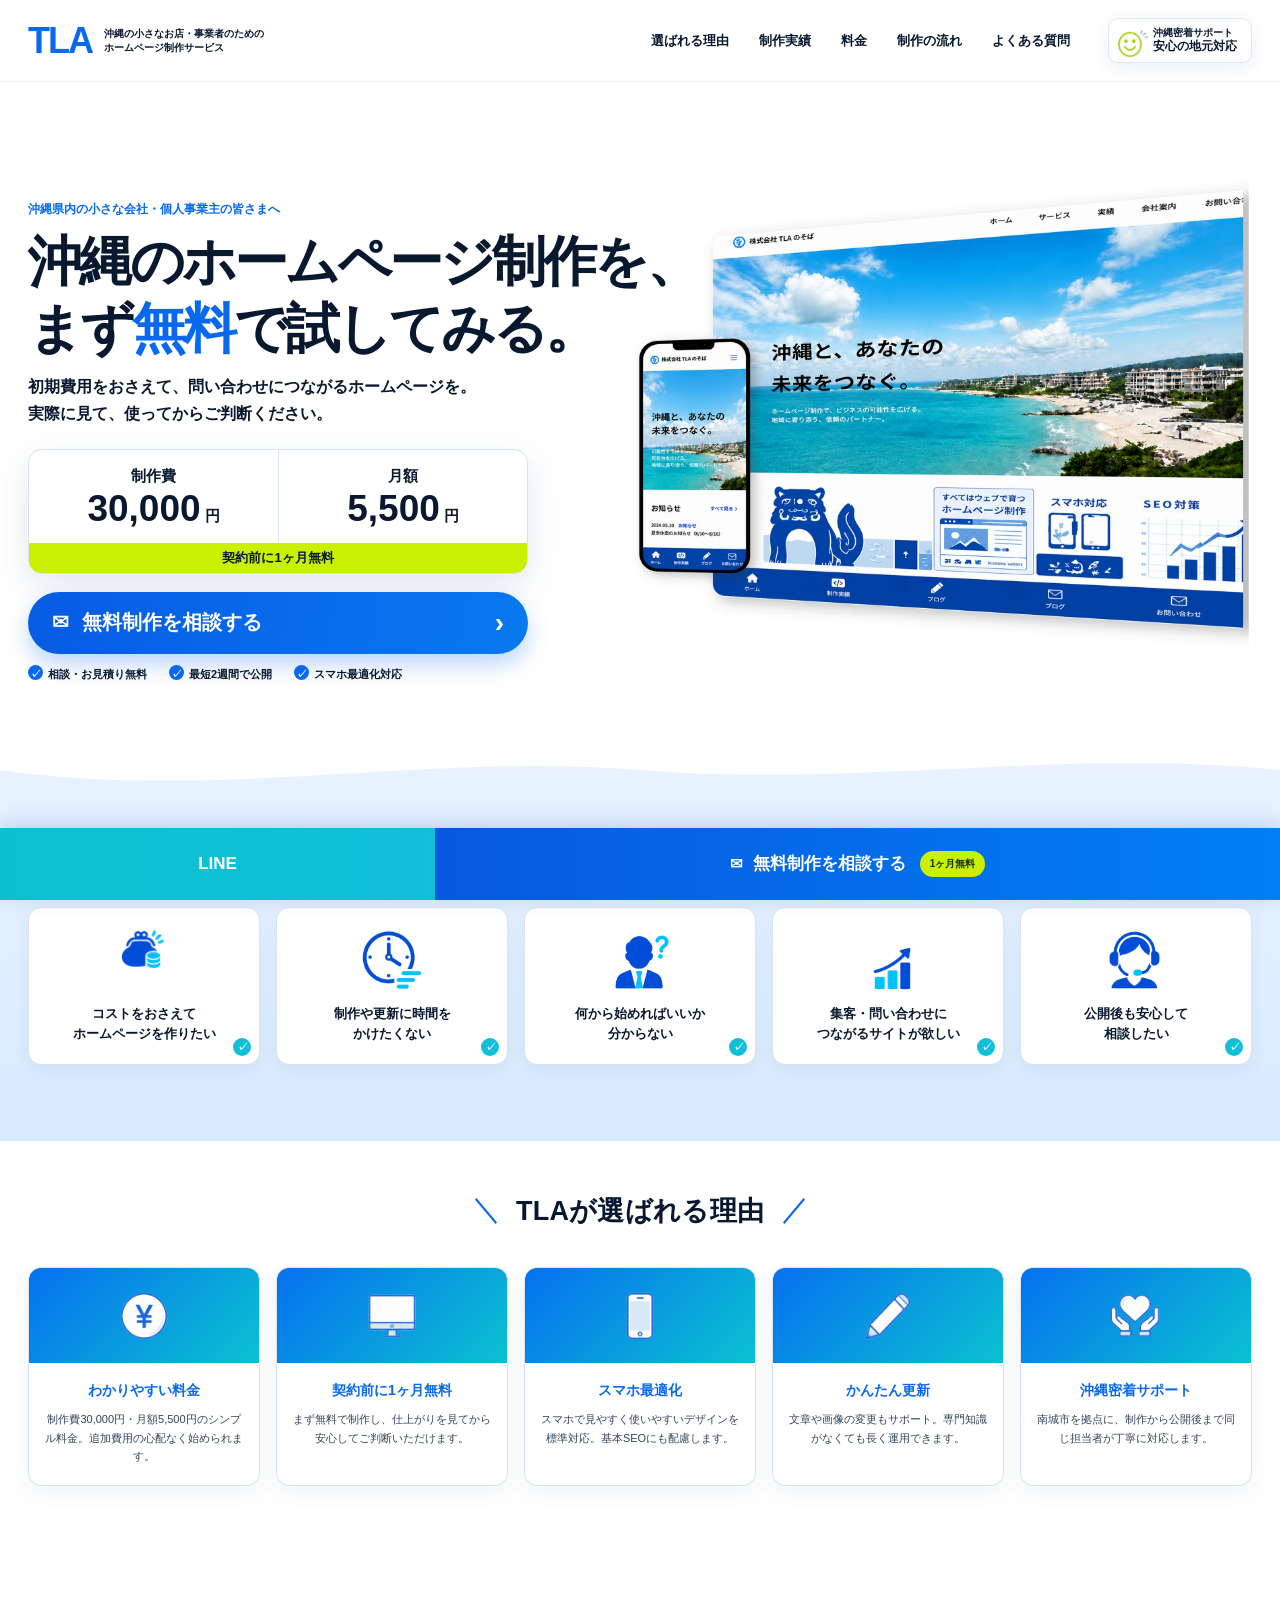
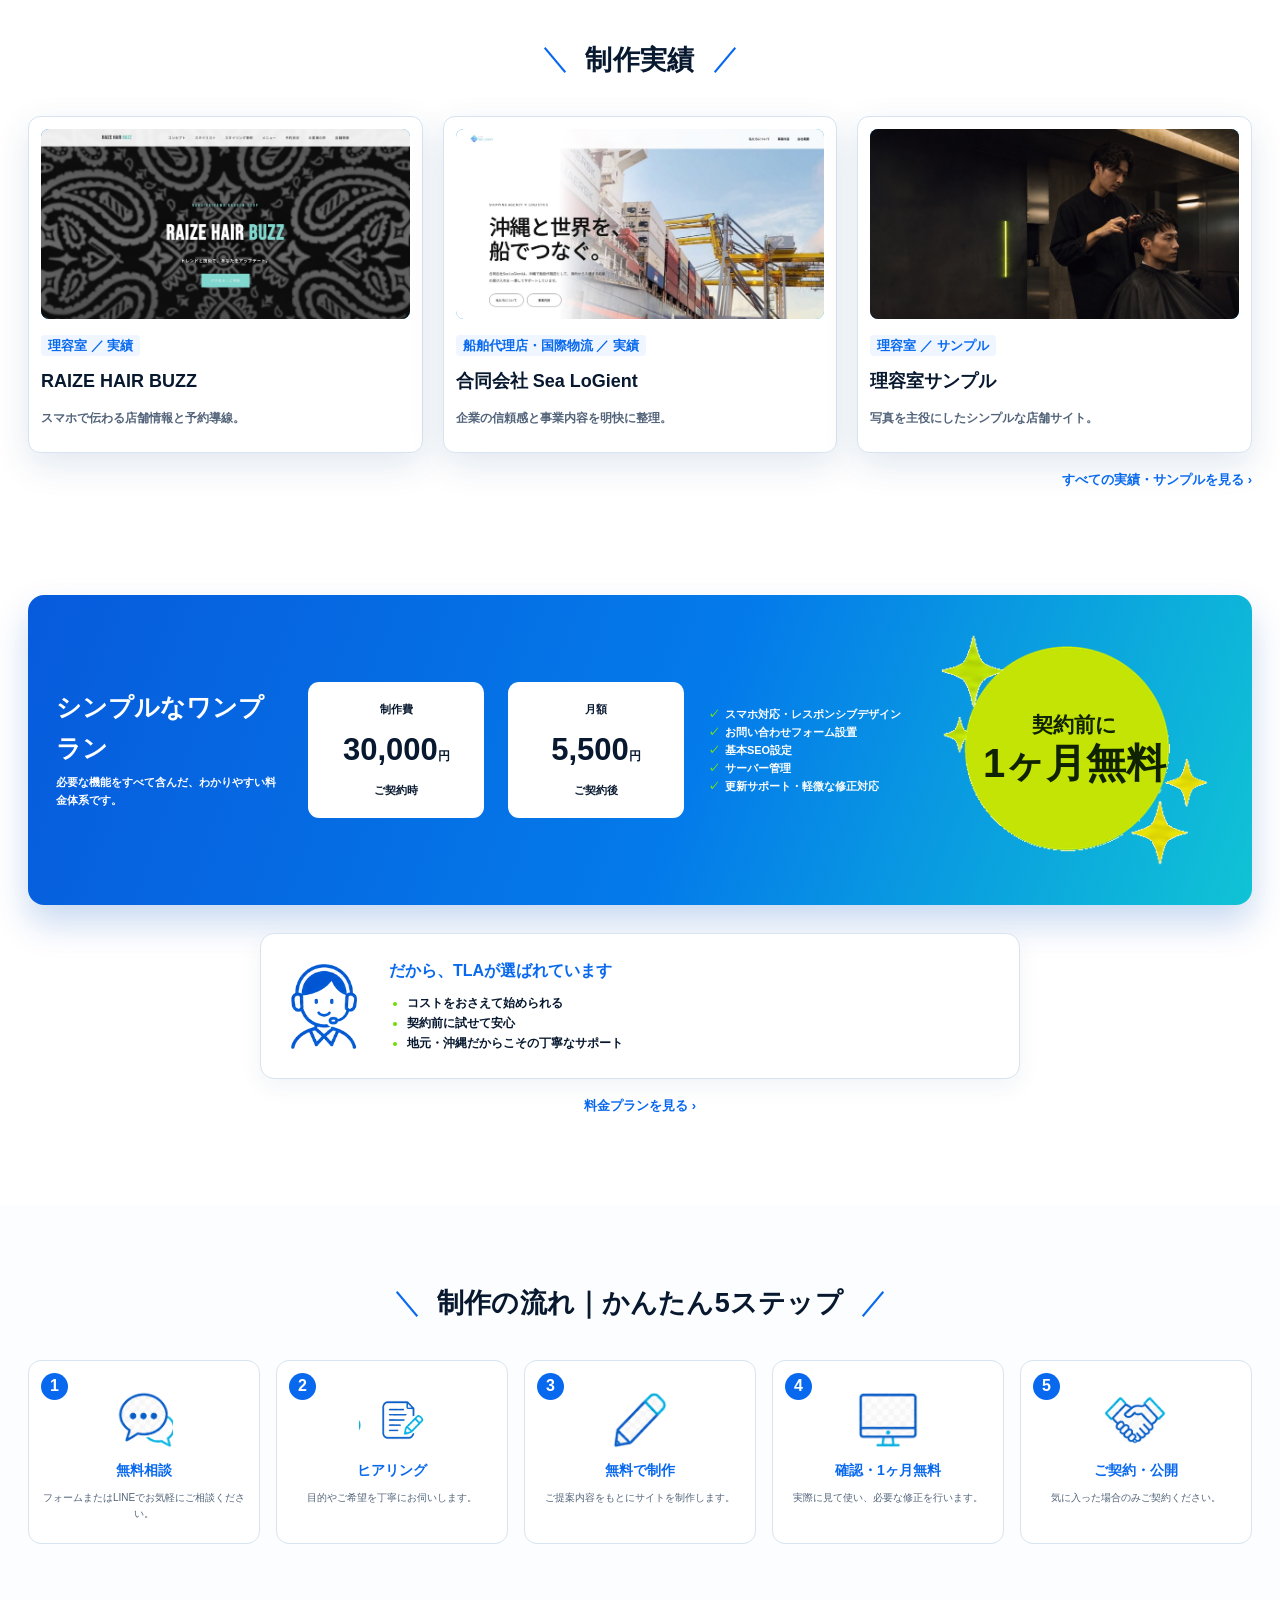
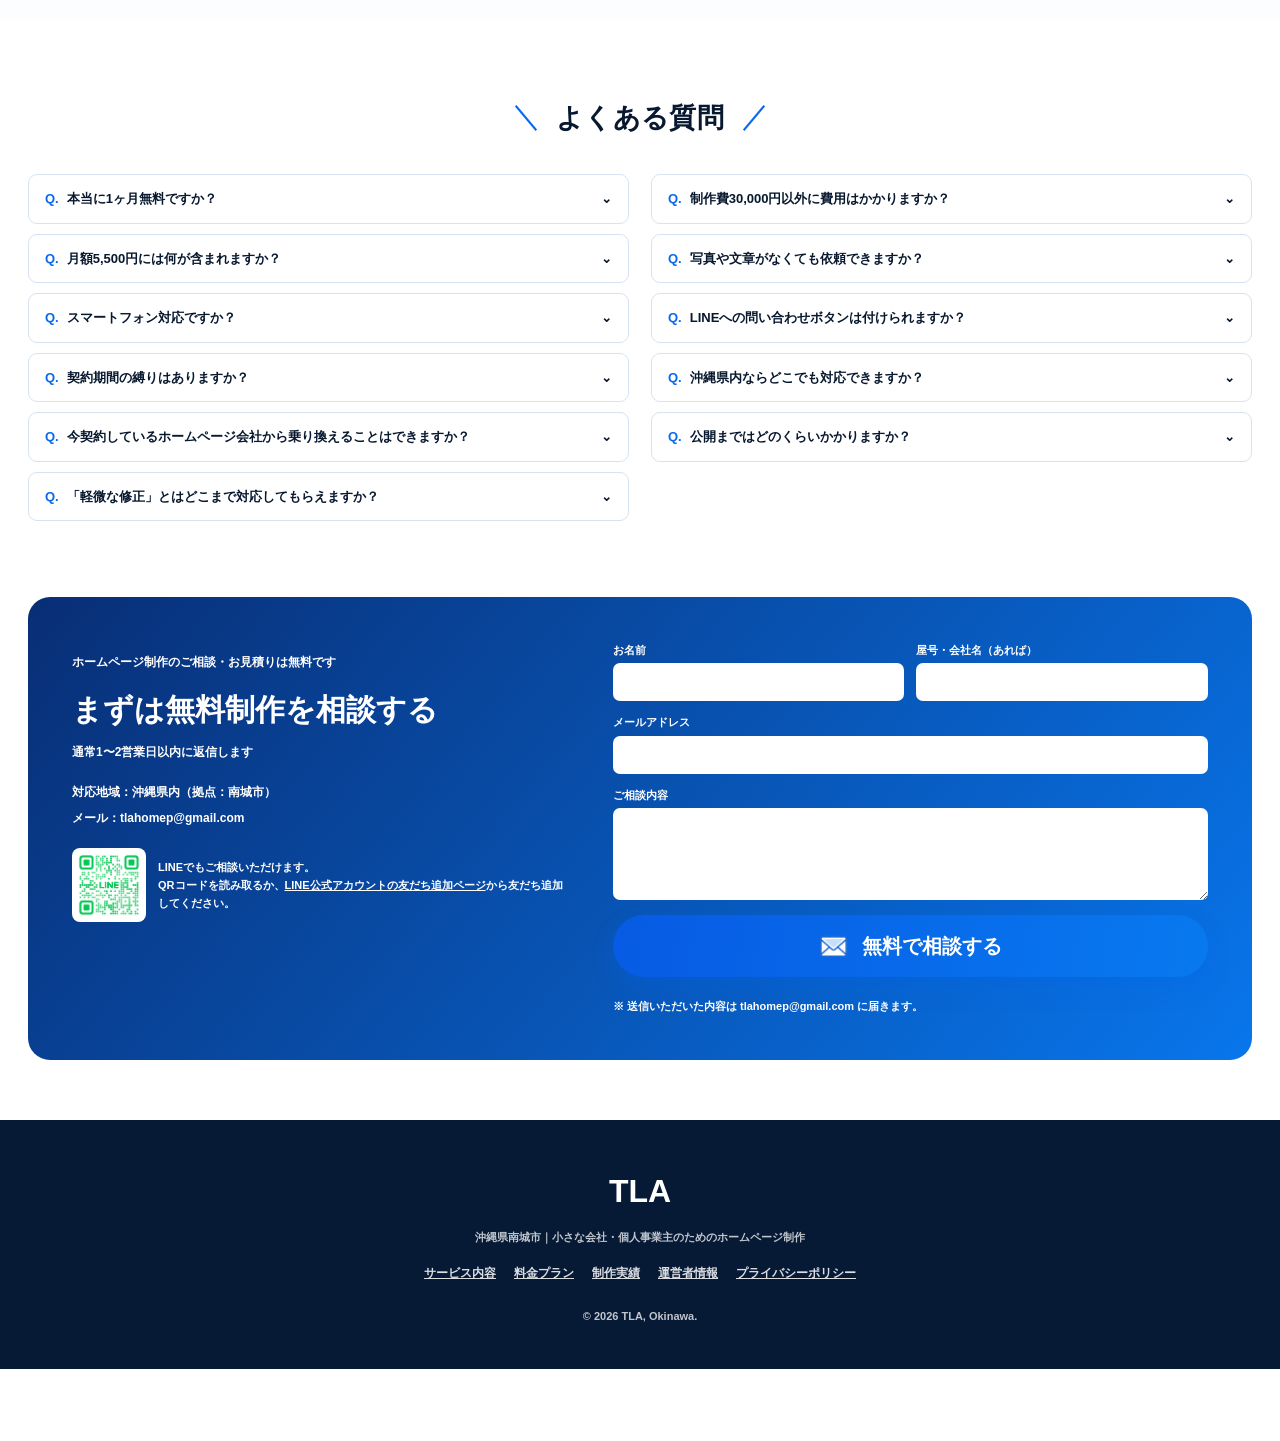
==== commit df8e3cdf: "トップページのヒーロー画像・SEO対応・料金セクションの改善 - ヒーローのPC/スマホ画像を新アセットで再構成し、奥行きと影を追加 - SEO対応: H1改善、img全件にalt/width/hei" ====
--- a/index.html
+++ b/index.html
@@ -125,6 +125,16 @@
   ]
 }
 </script>
+
+<script type="application/ld+json">
+{
+  "@context": "https://schema.org",
+  "@type": "WebSite",
+  "name": "TLA",
+  "url": "https://okinawa-tla-homepage.netlify.app/",
+  "inLanguage": "ja"
+}
+</script>
 </head>
 <body>
   <a class="skip" href="#main">本文へ移動</a>
@@ -133,14 +143,14 @@
     <nav aria-label="メインメニュー">
       <a href="#reasons">選ばれる理由</a><a href="#works">制作実績</a><a href="#price">料金</a><a href="#flow">制作の流れ</a><a href="#faq">よくある質問</a>
     </nav>
-    <a class="header-badge" href="#contact"><img src="images/lp/ui-assurance.png" alt="">沖縄密着サポート<br><strong>安心の地元対応</strong></a>
+    <a class="header-badge" href="#contact"><img src="images/lp/ui-assurance.png" alt="" width="286" height="262">沖縄密着サポート<br><strong>安心の地元対応</strong></a>
   </header>
 
   <main id="main">
     <section class="hero" id="top">
       <div class="hero-copy">
         <p class="eyebrow">沖縄県内の小さな会社・個人事業主の皆さまへ</p>
-        <h1>ホームページを、<br>まず<span>無料</span>で作ってみる。</h1>
+        <h1>沖縄のホームページ制作を、<br>まず<span>無料</span>で試してみる。</h1>
         <p class="lead">初期費用をおさえて、問い合わせにつながるホームページを。<br>実際に見て、使ってからご判断ください。</p>
         <div class="hero-price">
           <div><small>制作費</small><strong>30,000<em>円</em></strong></div>
@@ -151,42 +161,40 @@
         <ul class="micro-list"><li>相談・お見積り無料</li><li>最短2週間で公開</li><li>スマホ最適化対応</li></ul>
       </div>
       <div class="hero-visual">
-        <img class="hero-dots" src="images/lp/hero-dot-pattern.png" alt="" aria-hidden="true">
-        <img class="hero-hibiscus" src="images/lp/hero-hibiscus-blue.png" alt="" aria-hidden="true">
-        <img
-          class="hero-devices"
-          src="images/lp/hero-devices-clean.png"
-          alt="沖縄のホームページを表示したパソコンとスマートフォン"
-          width="1410"
-          height="936"
-          fetchpriority="high"
-        >
-        <div class="mobile-badge">
-          <img src="images/lp/ui-smartphone-sparkles.png" alt="">
-          <b>スマホ対応<br>標準</b>
-        </div>
+        <picture>
+          <source srcset="images/lp/hero-visual-original-opaque-2x.avif" type="image/avif">
+          <source srcset="images/lp/hero-visual-original-opaque-2x.webp" type="image/webp">
+          <img
+            class="hero-visual-image"
+            src="images/lp/hero-visual-original-opaque-2x.png"
+            alt="沖縄のウェブサイトを表示したパソコンとスマートフォン"
+            width="1851"
+            height="1410"
+            fetchpriority="high"
+          >
+        </picture>
       </div>
     </section>
 
     <section class="section problems" id="problems">
       <div class="section-head"><span aria-hidden="true"></span><h2>こんなお悩み、ありませんか？</h2><span aria-hidden="true"></span></div>
       <div class="problem-grid">
-        <article><img src="images/lp/problem-cost.png" alt="" loading="lazy"><p>コストをおさえて<br>ホームページを作りたい</p></article>
-        <article><img src="images/lp/problem-time.png" alt="" loading="lazy"><p>制作や更新に時間を<br>かけたくない</p></article>
-        <article><img src="images/lp/problem-confusion.png" alt="" loading="lazy"><p>何から始めればいいか<br>分からない</p></article>
-        <article><img src="images/lp/problem-growth.png" alt="" loading="lazy"><p>集客・問い合わせに<br>つながるサイトが欲しい</p></article>
-        <article><img src="images/lp/problem-support.png" alt="" loading="lazy"><p>公開後も安心して<br>相談したい</p></article>
+        <article><img src="images/lp/problem-cost.png" alt="" loading="lazy" width="403" height="522"><p>コストをおさえて<br>ホームページを作りたい</p></article>
+        <article><img src="images/lp/problem-time.png" alt="" loading="lazy" width="387" height="379"><p>制作や更新に時間を<br>かけたくない</p></article>
+        <article><img src="images/lp/problem-confusion.png" alt="" loading="lazy" width="405" height="403"><p>何から始めればいいか<br>分からない</p></article>
+        <article><img src="images/lp/problem-growth.png" alt="" loading="lazy" width="401" height="512"><p>集客・問い合わせに<br>つながるサイトが欲しい</p></article>
+        <article><img src="images/lp/problem-support.png" alt="" loading="lazy" width="345" height="365"><p>公開後も安心して<br>相談したい</p></article>
       </div>
     </section>
 
     <section class="section reasons" id="reasons">
       <div class="section-head"><span aria-hidden="true"></span><h2>TLAが選ばれる理由</h2><span aria-hidden="true"></span></div>
       <div class="reason-grid">
-        <article><div><img src="images/lp/benefit-price.png" alt="" loading="lazy"></div><h3>わかりやすい料金</h3><p>制作費30,000円・月額5,500円のシンプル料金。追加費用の心配なく始められます。</p></article>
-        <article><div><img src="images/lp/benefit-desktop.png" alt="" loading="lazy"></div><h3>契約前に1ヶ月無料</h3><p>まず無料で制作し、仕上がりを見てから安心してご判断いただけます。</p></article>
-        <article><div><img src="images/lp/benefit-smartphone.png" alt="" loading="lazy"></div><h3>スマホ最適化</h3><p>スマホで見やすく使いやすいデザインを標準対応。基本SEOにも配慮します。</p></article>
-        <article><div><img src="images/lp/benefit-edit.png" alt="" loading="lazy"></div><h3>かんたん更新</h3><p>文章や画像の変更もサポート。専門知識がなくても長く運用できます。</p></article>
-        <article><div><img src="images/lp/benefit-care.png" alt="" loading="lazy"></div><h3>沖縄密着サポート</h3><p>南城市を拠点に、制作から公開後まで同じ担当者が丁寧に対応します。</p></article>
+        <article><div><img src="images/lp/benefit-price.png" alt="" loading="lazy" width="252" height="254"></div><h3>わかりやすい料金</h3><p>制作費30,000円・月額5,500円のシンプル料金。追加費用の心配なく始められます。</p></article>
+        <article><div><img src="images/lp/benefit-desktop.png" alt="" loading="lazy" width="273" height="250"></div><h3>契約前に1ヶ月無料</h3><p>まず無料で制作し、仕上がりを見てから安心してご判断いただけます。</p></article>
+        <article><div><img src="images/lp/benefit-smartphone.png" alt="" loading="lazy" width="166" height="258"></div><h3>スマホ最適化</h3><p>スマホで見やすく使いやすいデザインを標準対応。基本SEOにも配慮します。</p></article>
+        <article><div><img src="images/lp/benefit-edit.png" alt="" loading="lazy" width="251" height="256"></div><h3>かんたん更新</h3><p>文章や画像の変更もサポート。専門知識がなくても長く運用できます。</p></article>
+        <article><div><img src="images/lp/benefit-care.png" alt="" loading="lazy" width="282" height="257"></div><h3>沖縄密着サポート</h3><p>南城市を拠点に、制作から公開後まで同じ担当者が丁寧に対応します。</p></article>
       </div>
     </section>
 
@@ -215,11 +223,11 @@
         <div class="price-box"><small>制作費</small><strong>30,000<em>円</em></strong><span>ご契約時</span></div>
         <div class="price-box"><small>月額</small><strong>5,500<em>円</em></strong><span>ご契約後</span></div>
         <ul><li>スマホ対応・レスポンシブデザイン</li><li>お問い合わせフォーム設置</li><li>基本SEO設定</li><li>サーバー管理</li><li>更新サポート・軽微な修正対応</li></ul>
-        <div class="trial"><img src="images/lp/ui-free-trial-burst.png" alt=""><b>契約前に<br><strong>1ヶ月無料</strong></b></div>
+        <div class="trial"><img src="images/lp/ui-free-trial-burst.png" alt="" loading="lazy" width="320" height="281"><b>契約前に<br><strong>1ヶ月無料</strong></b></div>
       </div>
 
       <div class="chosen">
-        <img src="images/lp/ui-support-person.png" alt="">
+        <img src="images/lp/ui-support-person.png" alt="" loading="lazy" width="237" height="293">
         <h3>だから、TLAが選ばれています</h3>
         <ul>
           <li>コストをおさえて始められる</li>
@@ -227,17 +235,17 @@
           <li>地元・沖縄だからこその丁寧なサポート</li>
         </ul>
       </div>
-      <p class="text-link" style="text-align:center;"><a href="/pricing/">料金プランの詳しいご案内はこちら ›</a></p>
+      <p class="text-link" style="text-align:center;"><a href="/pricing/">料金プランを見る ›</a></p>
     </section>
 
     <section class="section flow" id="flow">
       <div class="section-head"><span aria-hidden="true"></span><h2>制作の流れ｜かんたん5ステップ</h2><span aria-hidden="true"></span></div>
       <div class="flow-grid">
-        <article><b>1</b><img src="images/lp/flow-consultation.png" alt="" loading="lazy"><h3>無料相談</h3><p>フォームまたはLINEでお気軽にご相談ください。</p></article>
-        <article><b>2</b><img src="images/lp/flow-hearing.png" alt="" loading="lazy"><h3>ヒアリング</h3><p>目的やご希望を丁寧にお伺いします。</p></article>
-        <article><b>3</b><img src="images/lp/flow-production.png" alt="" loading="lazy"><h3>無料で制作</h3><p>ご提案内容をもとにサイトを制作します。</p></article>
-        <article><b>4</b><img src="images/lp/flow-review.png" alt="" loading="lazy"><h3>確認・1ヶ月無料</h3><p>実際に見て使い、必要な修正を行います。</p></article>
-        <article><b>5</b><img src="images/lp/flow-contract.png" alt="" loading="lazy"><h3>ご契約・公開</h3><p>気に入った場合のみご契約ください。</p></article>
+        <article><b>1</b><img src="images/lp/flow-consultation.png" alt="" loading="lazy" width="253" height="266"><h3>無料相談</h3><p>フォームまたはLINEでお気軽にご相談ください。</p></article>
+        <article><b>2</b><img src="images/lp/flow-hearing.png" alt="" loading="lazy" width="376" height="254"><h3>ヒアリング</h3><p>目的やご希望を丁寧にお伺いします。</p></article>
+        <article><b>3</b><img src="images/lp/flow-production.png" alt="" loading="lazy" width="252" height="259"><h3>無料で制作</h3><p>ご提案内容をもとにサイトを制作します。</p></article>
+        <article><b>4</b><img src="images/lp/flow-review.png" alt="" loading="lazy" width="273" height="254"><h3>確認・1ヶ月無料</h3><p>実際に見て使い、必要な修正を行います。</p></article>
+        <article><b>5</b><img src="images/lp/flow-contract.png" alt="" loading="lazy" width="298" height="244"><h3>ご契約・公開</h3><p>気に入った場合のみご契約ください。</p></article>
       </div>
     </section>
 
@@ -269,7 +277,7 @@
         </ul>
         <div class="contact-line">
           <img src="images/line-qr.png" alt="LINE公式アカウント QRコード" width="74" height="74" loading="lazy">
-          <p>LINEでもご相談いただけます。<br>QRコードを読み取るか、<a href="#" data-line-link target="_blank" rel="noopener">こちらのリンク</a>から友だち追加してください。</p>
+          <p>LINEでもご相談いただけます。<br>QRコードを読み取るか、<a href="#" data-line-link target="_blank" rel="noopener" aria-label="TLAのLINE公式アカウントを友だち追加する">LINE公式アカウントの友だち追加ページ</a>から友だち追加してください。</p>
         </div>
       </div>
       <form id="contactForm" name="contact" method="POST" data-netlify="true" netlify-honeypot="botcheck">
@@ -279,7 +287,7 @@
         <label>屋号・会社名（あれば）<input name="shop" autocomplete="organization"></label>
         <label class="wide">メールアドレス<input type="email" name="email" autocomplete="email" required></label>
         <label class="wide">ご相談内容<textarea name="message" rows="4" required></textarea></label>
-        <button class="btn btn-primary submit-btn" type="submit"><img src="images/lp/ui-email.png" alt="">無料で相談する</button>
+        <button class="btn btn-primary submit-btn" type="submit"><img src="images/lp/ui-email.png" alt="" width="259" height="207">無料で相談する</button>
         <p class="form-note" id="formNote">※ 送信いただいた内容は tlahomep@gmail.com に届きます。</p>
       </form>
     </section>
@@ -299,10 +307,10 @@
   </footer>
 
   <div class="sticky-cta">
-    <a class="sticky-cta-btn sticky-cta-btn--line" href="#" data-line-link target="_blank" rel="noopener"><strong>LINE</strong></a>
+    <a class="sticky-cta-btn sticky-cta-btn--line" href="#" data-line-link target="_blank" rel="noopener" aria-label="TLAのLINE公式アカウントを友だち追加する"><strong>LINE</strong></a>
     <a class="sticky-cta-btn sticky-cta-btn--primary" href="#contact"><span>✉</span><strong>無料制作を相談する</strong><em>1ヶ月無料</em></a>
   </div>
 
-  <script src="js/home.js"></script>
+  <script src="js/home.js" defer></script>
 </body>
 </html>
--- a/css/home.css
+++ b/css/home.css
@@ -11,9 +11,10 @@
 }
 
 * { box-sizing: border-box; }
-html { scroll-behavior: smooth; scroll-padding-top: 86px; }
+html { scroll-behavior: smooth; scroll-padding-top: 86px; overflow-x: hidden; }
 body {
   margin: 0;
+  overflow-x: hidden;
   color: var(--ink);
   background: #fff;
   font-family: -apple-system, BlinkMacSystemFont, "Segoe UI", "Noto Sans JP", "Hiragino Kaku Gothic ProN", Meiryo, sans-serif;
@@ -71,14 +72,22 @@
   min-height: 570px;
   padding: 54px max(28px, calc((100% - 1280px) / 2)) 58px;
   display: grid;
-  grid-template-columns: 49% 51%;
-  align-items: center;
+  grid-template-columns: minmax(0, 49%) minmax(0, 51%);
+  align-items: start;
   position: relative;
   overflow: visible;
 }
-.hero-copy { max-width: 590px; z-index: 2; }
+.hero-copy { position: relative; z-index: 2; min-width: 0; max-width: 590px; padding-top: 64px; overflow: visible; }
 .eyebrow { font-size: 12px; color: var(--blue); margin: 0 0 8px; }
-.hero h1 { font-size: clamp(42px, 4.2vw, 68px); line-height: 1.25; letter-spacing: -.055em; margin: 0 0 12px; }
+.hero h1 {
+  font-size: clamp(42px, 4.2vw, 68px);
+  line-height: 1.25;
+  letter-spacing: -.055em;
+  margin: 0 0 12px;
+  overflow: visible;
+  padding-right: 0.15em;
+  word-break: keep-all;
+}
 .hero h1 span { color: var(--blue); }
 .lead { font-size: 16px; margin: 0 0 22px; }
 .hero-price {
@@ -133,66 +142,24 @@
 
 .hero-visual {
   position: relative;
-  align-self: stretch;
-  display: flex;
-  align-items: center;
-  justify-content: flex-end;
-}
-
-.hero-devices {
-  position: relative;
-  z-index: 3;
+  z-index: 1;
+  width: 100%;
+  min-width: 0;
+  overflow: visible;
+}
+
+.hero-visual-image {
   display: block;
   width: 100%;
-  max-width: 800px;
+  max-width: 690px;
   height: auto;
+  margin: 40px 0 0 auto;
   object-fit: contain;
-}
-
-.hero-dots {
-  position: absolute;
-  z-index: 1;
-  left: 2%;
-  top: 4%;
-  width: 9%;
-  min-width: 60px;
-  max-width: 100px;
-  height: auto;
-  pointer-events: none;
-}
-
-.hero-hibiscus {
-  position: absolute;
-  z-index: 1;
-  right: 2%;
-  bottom: 2%;
-  width: 13%;
-  min-width: 80px;
-  max-width: 150px;
-  height: auto;
-  pointer-events: none;
-}
-
-.mobile-badge {
-  position: absolute;
-  z-index: 4;
-  right: 4%;
-  bottom: 9%;
-  width: 120px;
-  height: 120px;
-  border-radius: 50%;
-  background: #fff;
-  display: flex;
-  flex-direction: column;
-  align-items: center;
-  justify-content: center;
-  text-align: center;
-  color: var(--deep);
-  font-size: 14px;
-  line-height: 1.25;
-  box-shadow: var(--shadow);
-}
-.mobile-badge img { width: 38px; height: 38px; object-fit: contain; margin-bottom: 3px; }
+  object-position: right top;
+  transform: none;
+  rotate: none;
+  filter: none;
+}
 
 /* Sections */
 .section { padding: 76px max(28px, calc((100% - 1280px) / 2)); }
@@ -201,7 +168,24 @@
 .section-head span { width: 32px; height: 2px; background: var(--blue); transform: rotate(50deg); }
 .section-head span:last-child { transform: rotate(-50deg); }
 
-.problems { background: linear-gradient(#fff, #f8fbff); }
+.problems {
+  position: relative;
+  background: linear-gradient(180deg, #e9f3ff 0%, #d8eaff 100%);
+  overflow: hidden;
+}
+.problems::before {
+  content: "";
+  position: absolute;
+  top: 0;
+  left: 0;
+  width: 100%;
+  height: 54px;
+  background-image: url("data:image/svg+xml,%3Csvg xmlns='http://www.w3.org/2000/svg' viewBox='0 0 1440 60' preserveAspectRatio='none'%3E%3Cpath d='M0,20 C240,55 480,0 720,20 C960,40 1200,-5 1440,20 L1440,0 L0,0 Z' fill='%23ffffff'/%3E%3C/svg%3E");
+  background-size: 100% 100%;
+  background-repeat: no-repeat;
+  pointer-events: none;
+}
+.problems .section-head, .problems .problem-grid { position: relative; z-index: 1; }
 .problem-grid, .reason-grid, .flow-grid {
   display: grid;
   grid-template-columns: repeat(auto-fit, minmax(180px, 1fr));
@@ -279,7 +263,7 @@
 .price-section { padding-top: 28px; }
 .price-panel {
   display: grid;
-  grid-template-columns: 1.3fr 1fr 1fr 1.8fr 1fr;
+  grid-template-columns: 1.3fr 1fr 1fr 1.1fr 1.7fr;
   gap: 24px;
   align-items: center;
   color: #fff;
@@ -297,9 +281,9 @@
 .price-panel > ul { font-size: 11px; list-style: none; padding: 0; margin: 0; }
 .price-panel > ul li:before { content: "✓"; color: #7fea00; margin-right: 6px; }
 .trial { position: relative; text-align: center; display: grid; place-items: center; color: #102300; }
-.trial img { width: 135px; }
-.trial b { position: absolute; line-height: 1.25; font-size: 12px; }
-.trial strong { font-size: 22px; }
+.trial img { width: 360px; height: auto; }
+.trial b { position: absolute; top: 50%; left: 50%; transform: translate(-50%, -50%); line-height: 1.25; font-size: 21px; white-space: nowrap; }
+.trial strong { font-size: 40px; }
 
 .chosen {
   max-width: 760px;
@@ -312,7 +296,7 @@
   position: relative;
   text-align: left;
 }
-.chosen img { position: absolute; left: 24px; top: 24px; width: 78px; }
+.chosen img { position: absolute; left: 24px; top: 24px; width: 78px; height: auto; }
 .chosen h3 { color: var(--blue); font-size: 16px; margin: 0 0 10px; }
 .chosen ul { padding-left: 18px; font-size: 12px; margin: 0; }
 .chosen li::marker { color: #72dd00; }
@@ -422,15 +406,18 @@
 }
 
 @media (max-width: 768px) {
+  .hero-copy { padding-top: 0; }
   .hero-visual {
-    width: calc(100% + 40px);
-    margin-left: -20px;
-    margin-top: 20px;
-    justify-content: center;
+    width: calc(100% + 24px);
+    margin: 24px -12px 0;
+    overflow: visible;
   }
-  .hero-devices { max-width: none; }
-  .mobile-badge { width: 92px; height: 92px; font-size: 11px; }
-  .mobile-badge img { width: 30px; height: 30px; }
+  .hero-visual-image {
+    width: 100%;
+    max-width: none;
+    height: auto;
+    object-fit: contain;
+  }
 }
 
 @media (max-width: 680px) {
@@ -450,7 +437,7 @@
   .panel-title, .price-panel > ul, .trial { grid-column: auto; }
   .trial { grid-row: auto; }
   .chosen { padding: 20px 20px 20px 100px; }
-  .chosen img { left: 18px; top: 20px; width: 60px; }
+  .chosen img { left: 18px; top: 20px; width: 60px; height: auto; }
   .faq-grid { grid-template-columns: 1fr; }
   .contact { margin: 0 20px 40px; padding: 28px 20px; }
   .contact form { grid-template-columns: 1fr; }
@@ -461,9 +448,8 @@
 }
 
 @media (max-width: 430px) {
-  .hero h1 { font-size: 34px; }
+  .hero h1 { font-size: clamp(22px, 7.3vw, 29px); }
   .hero-price > div { padding: 12px 7px; }
-  .hero-hibiscus { display: none; }
   .chosen { padding-left: 24px; }
   .chosen img { display: none; }
 }
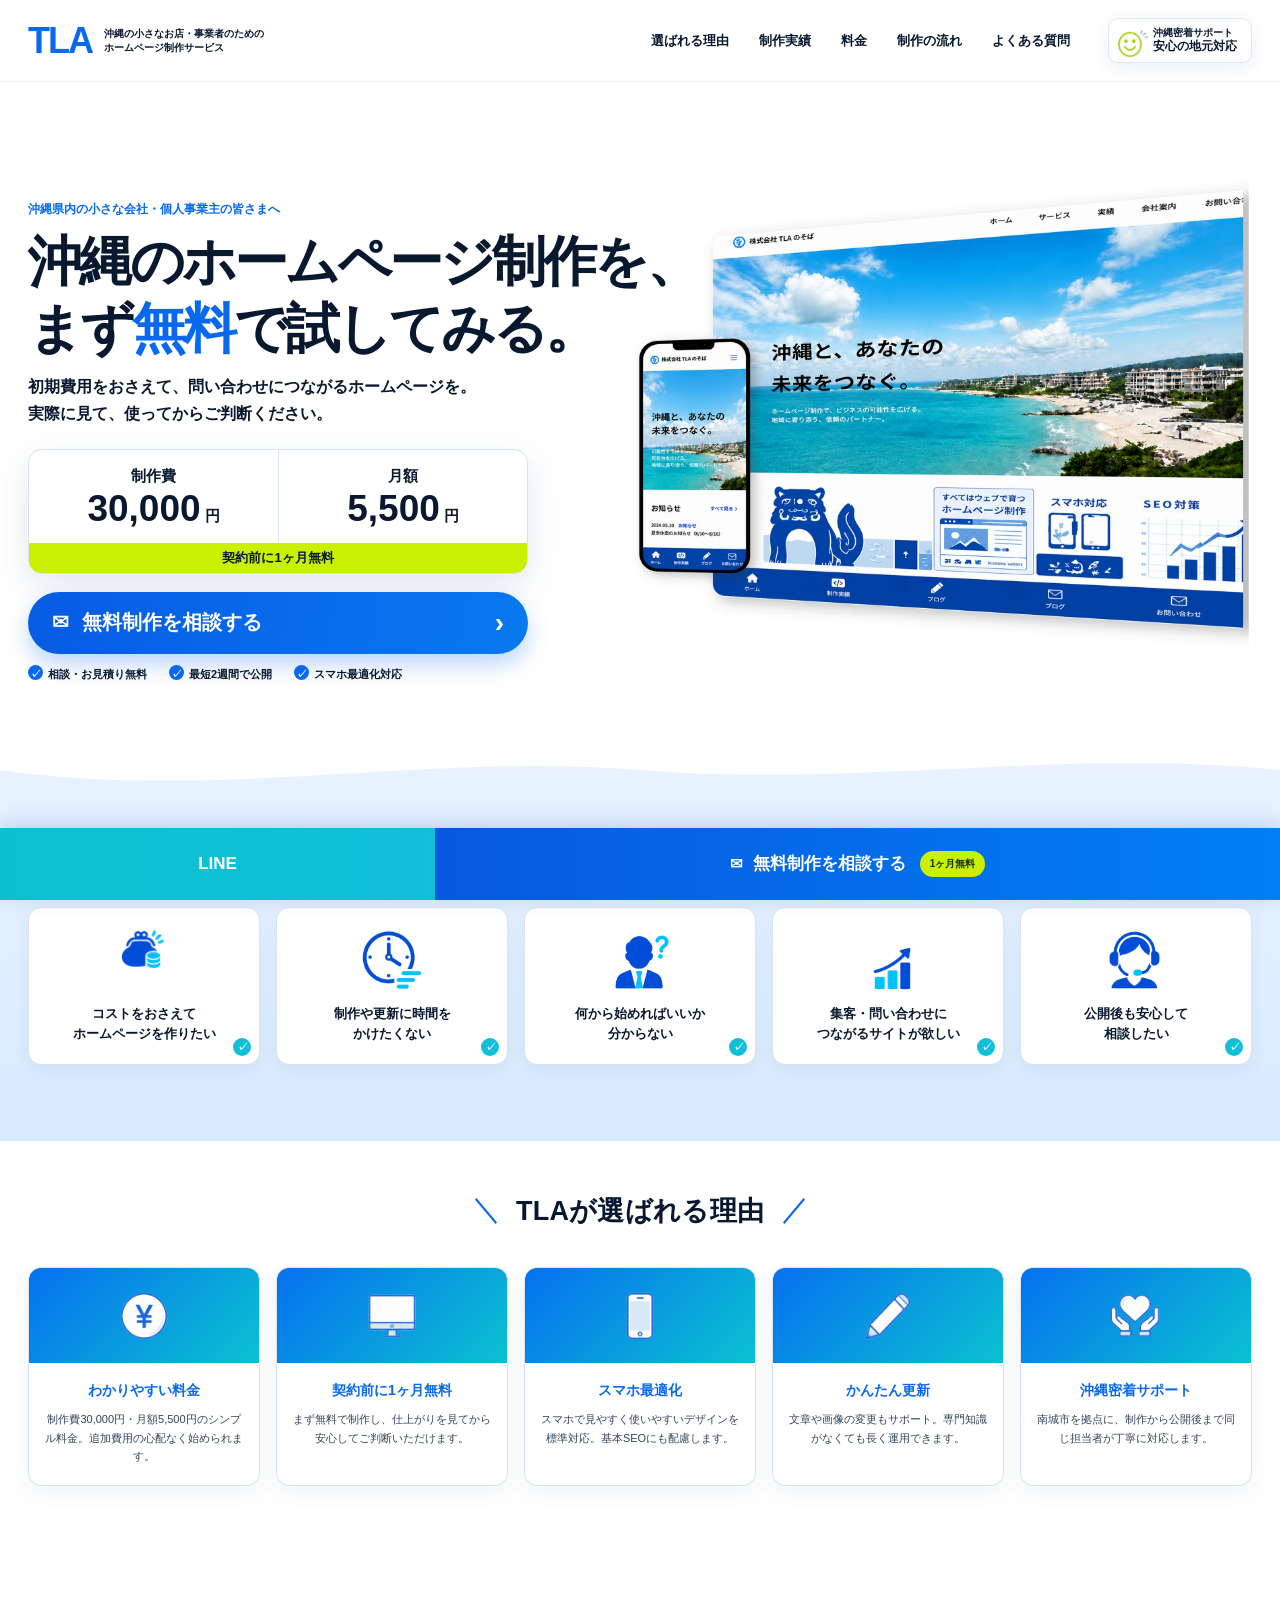
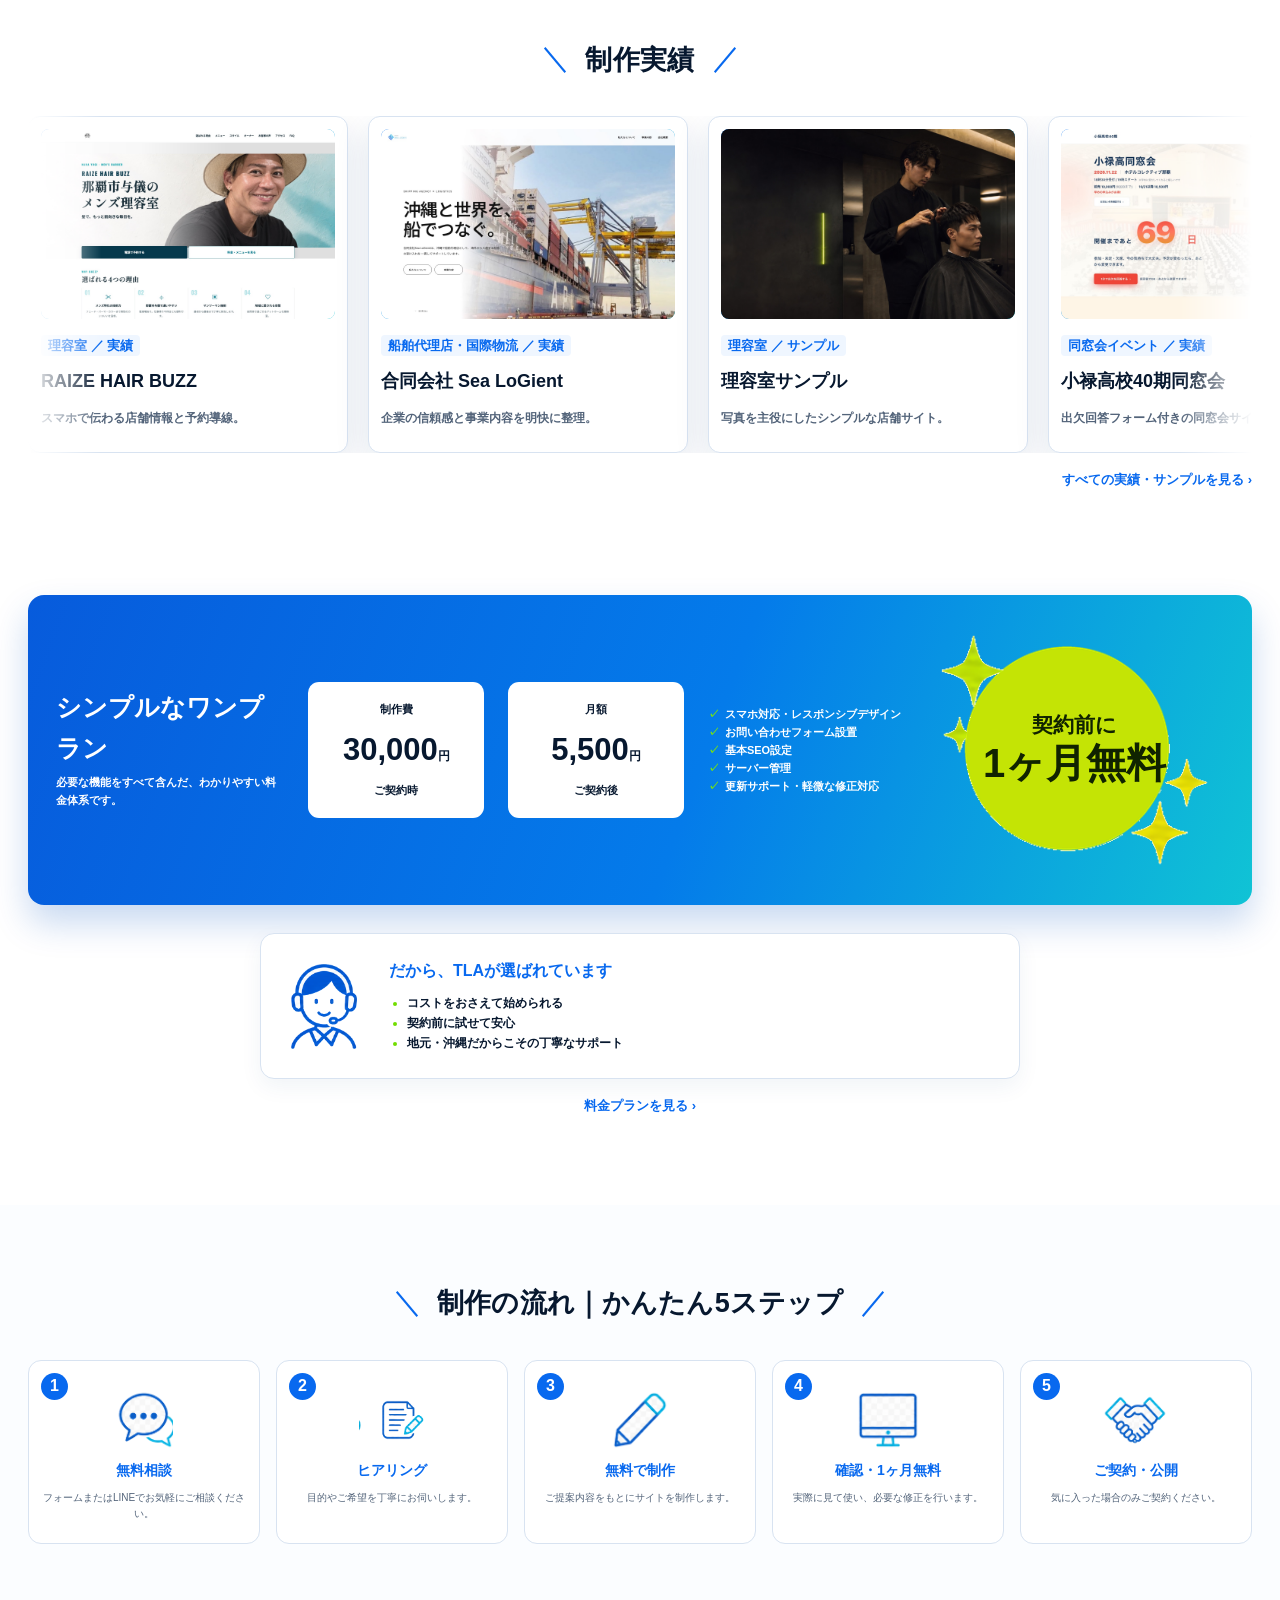
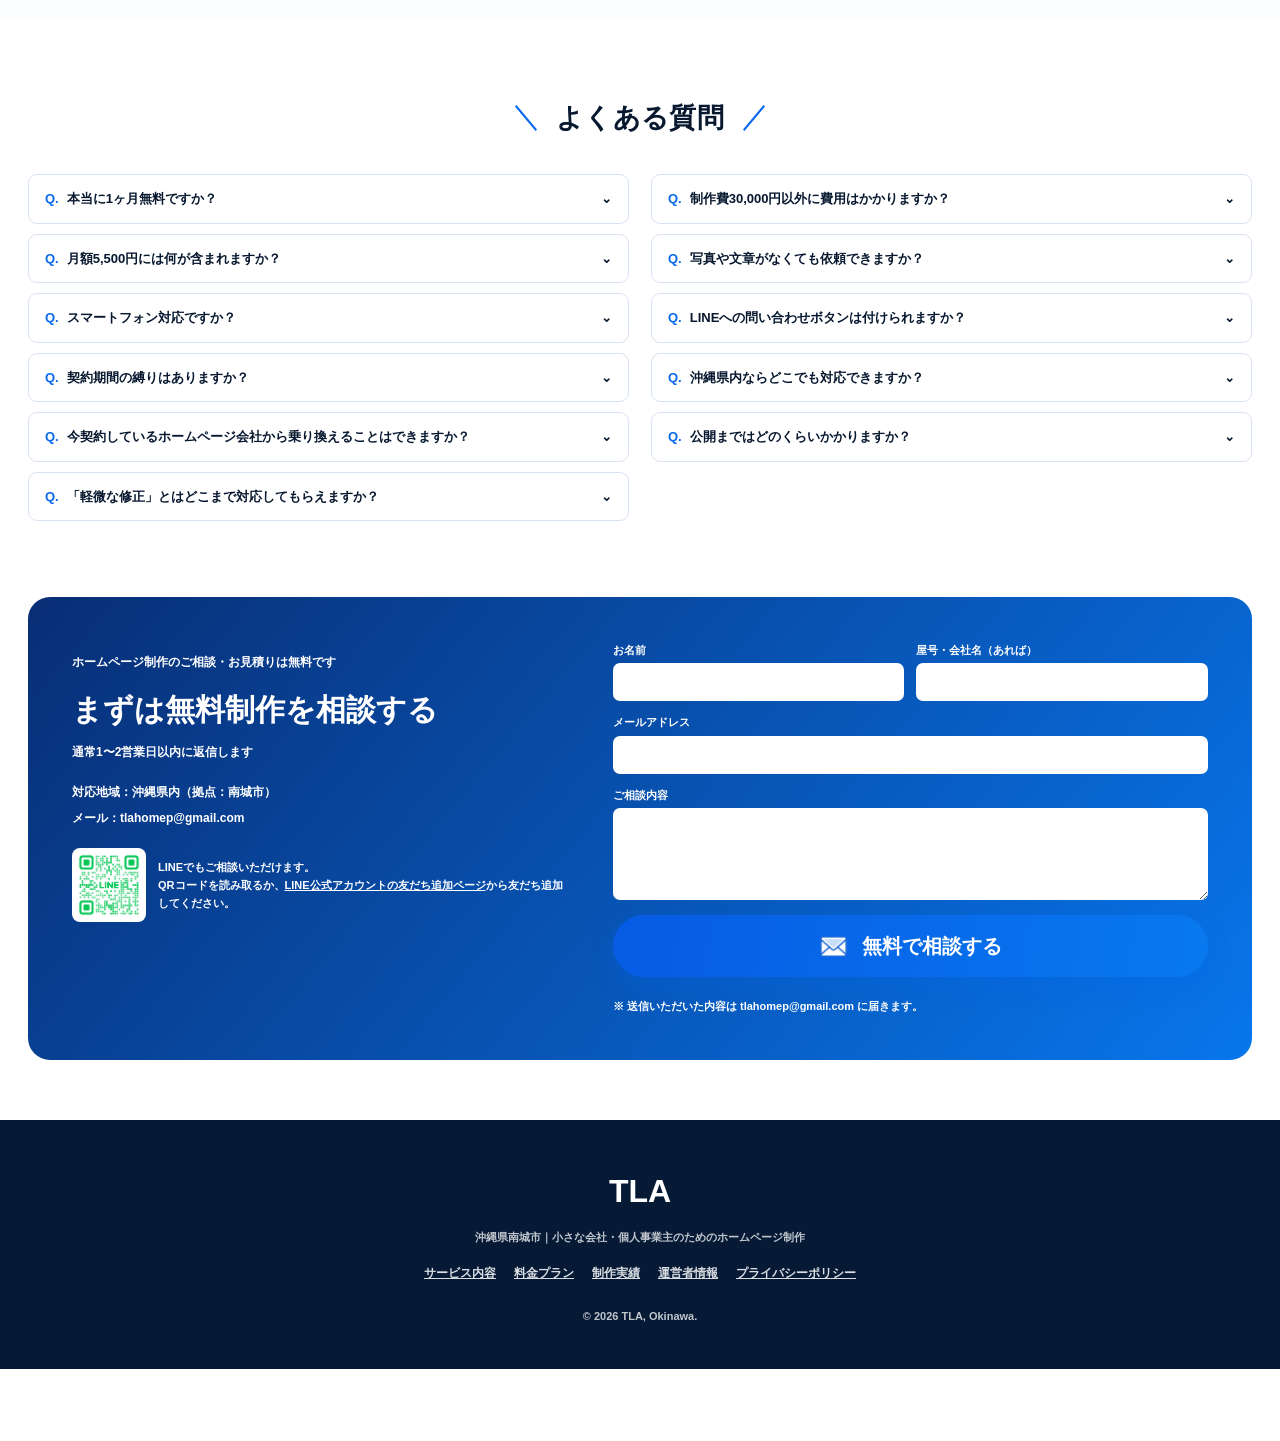
==== commit 1ad6d290: "トップページの制作実績をゆっくり流れるマーキー表示に変更し、小禄高校40期同窓会も含める Co-Authored-By: Claude Sonnet 5 <noreply@anthropic.com>" ====
--- a/index.html
+++ b/index.html
@@ -200,19 +200,41 @@
 
     <section class="section works" id="works">
       <div class="section-head"><span aria-hidden="true"></span><h2>制作実績</h2><span aria-hidden="true"></span></div>
-      <div class="works-grid">
-        <a href="https://raize-hair-buzz.netlify.app/" target="_blank" rel="noopener">
-          <img class="work-img" src="images/works-raize-hair-buzz.jpg" alt="RAIZE HAIR BUZZ トップページ" loading="lazy" width="1600" height="1000">
-          <small>理容室 ／ 実績</small><h3>RAIZE HAIR BUZZ</h3><p>スマホで伝わる店舗情報と予約導線。</p>
-        </a>
-        <a href="https://sea-logient-yogi.netlify.app/" target="_blank" rel="noopener">
-          <img class="work-img" src="images/works-sea-logient.jpg" alt="合同会社Sea LoGient トップページ" loading="lazy" width="1600" height="1000">
-          <small>船舶代理店・国際物流 ／ 実績</small><h3>合同会社 Sea LoGient</h3><p>企業の信頼感と事業内容を明快に整理。</p>
-        </a>
-        <a href="https://barbers-sample.netlify.app/" target="_blank" rel="noopener">
-          <img class="work-img" src="images/works-sample-barber.jpg" alt="理容室サンプル トップページ" loading="lazy" width="1672" height="941">
-          <small>理容室 ／ サンプル</small><h3>理容室サンプル</h3><p>写真を主役にしたシンプルな店舗サイト。</p>
-        </a>
+      <div class="works-marquee">
+        <div class="works-track">
+          <a href="https://raize-hair-buzz.netlify.app/" target="_blank" rel="noopener">
+            <img class="work-img" src="images/works-raize-hair-buzz.jpg" alt="RAIZE HAIR BUZZ トップページ" loading="lazy" width="1600" height="1000">
+            <small>理容室 ／ 実績</small><h3>RAIZE HAIR BUZZ</h3><p>スマホで伝わる店舗情報と予約導線。</p>
+          </a>
+          <a href="https://sea-logient-yogi.netlify.app/" target="_blank" rel="noopener">
+            <img class="work-img" src="images/works-sea-logient.jpg" alt="合同会社Sea LoGient トップページ" loading="lazy" width="1600" height="1000">
+            <small>船舶代理店・国際物流 ／ 実績</small><h3>合同会社 Sea LoGient</h3><p>企業の信頼感と事業内容を明快に整理。</p>
+          </a>
+          <a href="https://barbers-sample.netlify.app/" target="_blank" rel="noopener">
+            <img class="work-img" src="images/works-sample-barber.jpg" alt="理容室サンプル トップページ" loading="lazy" width="1672" height="941">
+            <small>理容室 ／ サンプル</small><h3>理容室サンプル</h3><p>写真を主役にしたシンプルな店舗サイト。</p>
+          </a>
+          <a href="https://orokukoukou-40-dousuokai.netlify.app/" target="_blank" rel="noopener">
+            <img class="work-img" src="images/works-orokukoukou-40.jpg" alt="小禄高校40期同窓会 トップページ" loading="lazy" width="1600" height="1000">
+            <small>同窓会イベント ／ 実績</small><h3>小禄高校40期同窓会</h3><p>出欠回答フォーム付きの同窓会サイト。</p>
+          </a>
+          <a href="https://raize-hair-buzz.netlify.app/" target="_blank" rel="noopener" aria-hidden="true" tabindex="-1">
+            <img class="work-img" src="images/works-raize-hair-buzz.jpg" alt="" loading="lazy" width="1600" height="1000">
+            <small>理容室 ／ 実績</small><h3>RAIZE HAIR BUZZ</h3><p>スマホで伝わる店舗情報と予約導線。</p>
+          </a>
+          <a href="https://sea-logient-yogi.netlify.app/" target="_blank" rel="noopener" aria-hidden="true" tabindex="-1">
+            <img class="work-img" src="images/works-sea-logient.jpg" alt="" loading="lazy" width="1600" height="1000">
+            <small>船舶代理店・国際物流 ／ 実績</small><h3>合同会社 Sea LoGient</h3><p>企業の信頼感と事業内容を明快に整理。</p>
+          </a>
+          <a href="https://barbers-sample.netlify.app/" target="_blank" rel="noopener" aria-hidden="true" tabindex="-1">
+            <img class="work-img" src="images/works-sample-barber.jpg" alt="" loading="lazy" width="1672" height="941">
+            <small>理容室 ／ サンプル</small><h3>理容室サンプル</h3><p>写真を主役にしたシンプルな店舗サイト。</p>
+          </a>
+          <a href="https://orokukoukou-40-dousuokai.netlify.app/" target="_blank" rel="noopener" aria-hidden="true" tabindex="-1">
+            <img class="work-img" src="images/works-orokukoukou-40.jpg" alt="" loading="lazy" width="1600" height="1000">
+            <small>同窓会イベント ／ 実績</small><h3>小禄高校40期同窓会</h3><p>出欠回答フォーム付きの同窓会サイト。</p>
+          </a>
+        </div>
       </div>
       <a class="text-link" href="/works/">すべての実績・サンプルを見る ›</a>
     </section>
--- a/css/home.css
+++ b/css/home.css
@@ -230,8 +230,21 @@
 .reason-grid p { font-size: 11px; font-weight: 500; margin: 0; padding: 0 15px 20px; color: #33455d; }
 
 .works { position: relative; }
-.works-grid { display: grid; grid-template-columns: repeat(3, 1fr); gap: 20px; }
-.works-grid > a {
+.works-marquee {
+  overflow: hidden;
+  width: 100%;
+  -webkit-mask-image: linear-gradient(to right, transparent, #000 6%, #000 94%, transparent);
+  mask-image: linear-gradient(to right, transparent, #000 6%, #000 94%, transparent);
+}
+.works-track {
+  display: flex;
+  gap: 20px;
+  width: max-content;
+  animation: works-scroll 42s linear infinite;
+}
+.works-marquee:hover .works-track { animation-play-state: paused; }
+.works-track > a {
+  flex: 0 0 320px;
   border: 1px solid var(--line);
   border-radius: 12px;
   padding: 12px;
@@ -240,7 +253,7 @@
   transition: .2s;
   display: block;
 }
-.works-grid > a:hover { transform: translateY(-4px); }
+.works-track > a:hover { transform: translateY(-4px); }
 .work-img {
   width: 100%;
   height: 190px;
@@ -250,13 +263,18 @@
   margin-bottom: 13px;
   background: linear-gradient(135deg, #0571ef, #0bc1d0);
 }
-.works-grid small { background: #eff6ff; color: var(--blue); padding: 3px 7px; border-radius: 4px; }
-.works-grid h3 { font-size: 18px; margin: 8px 0; }
-.works-grid p { font-size: 12px; color: var(--muted); }
-.works-grid dl { display: flex; margin: 15px 0 0; border-top: 1px solid var(--line); padding-top: 10px; }
-.works-grid dl div { width: 50%; }
-.works-grid dt { font-size: 10px; }
-.works-grid dd { margin: 0; color: var(--blue); font-size: 18px; }
+.works-track small { background: #eff6ff; color: var(--blue); padding: 3px 7px; border-radius: 4px; }
+.works-track h3 { font-size: 18px; margin: 8px 0; }
+.works-track p { font-size: 12px; color: var(--muted); }
+.works-track dl { display: flex; margin: 15px 0 0; border-top: 1px solid var(--line); padding-top: 10px; }
+.works-track dl div { width: 50%; }
+.works-track dt { font-size: 10px; }
+.works-track dd { margin: 0; color: var(--blue); font-size: 18px; }
+
+@keyframes works-scroll {
+  from { transform: translateX(0); }
+  to { transform: translateX(-50%); }
+}
 .text-link { display: block; text-align: right; margin-top: 16px; color: var(--blue); font-size: 13px; }
 
 /* Price */
@@ -432,7 +450,9 @@
   .micro-list { gap: 8px; }
   .section { padding: 58px 20px; }
   .section-head h2 { font-size: 22px; text-align: center; }
-  .works-grid { grid-template-columns: 1fr; }
+  .works-track { gap: 14px; animation-duration: 30s; }
+  .works-track > a { flex-basis: 240px; }
+  .work-img { height: 150px; }
   .price-panel { grid-template-columns: 1fr; padding: 20px; }
   .panel-title, .price-panel > ul, .trial { grid-column: auto; }
   .trial { grid-row: auto; }
@@ -457,4 +477,5 @@
 @media (prefers-reduced-motion: reduce) {
   * { scroll-behavior: auto !important; transition: none !important; }
   .section article, .price-panel, .chosen, .contact { opacity: 1; transform: none; }
-}
+  .works-track { animation: none !important; }
+}
